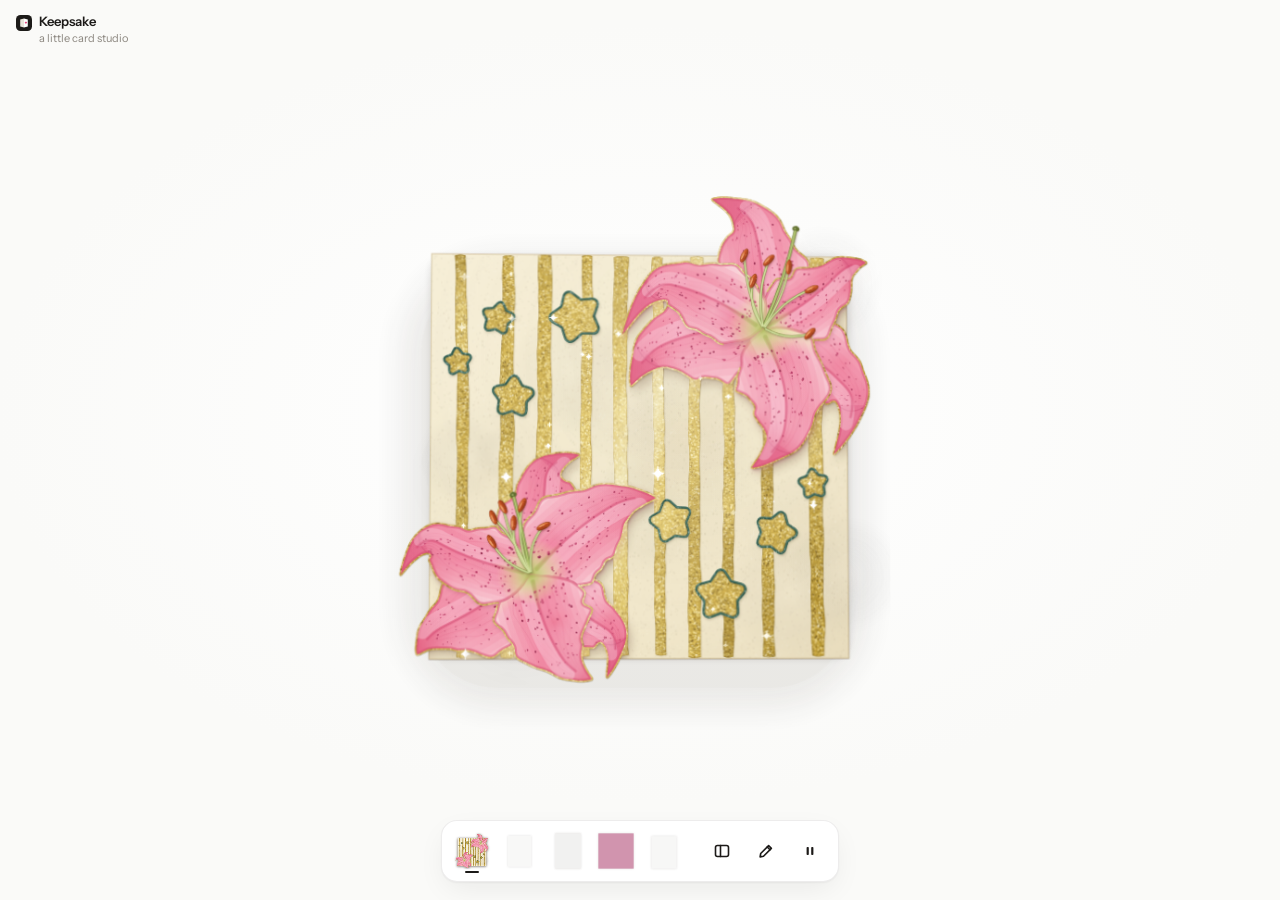
==== greeting-cards/index.html @ fe90c71b "Add Keepsake: 3D greeting-card viewer with procedural canvas cards Five procedurally painted cards (" ====
<!doctype html>
<html lang="en">
<head>
<meta charset="utf-8">
<meta name="viewport" content="width=device-width, initial-scale=1, viewport-fit=cover">
</head>
<body>
<title>Keepsake</title>
<link rel="preconnect" href="https://fonts.googleapis.com">
<link rel="preconnect" href="https://fonts.gstatic.com" crossorigin>
<link rel="stylesheet" href="https://fonts.googleapis.com/css2?family=Caveat:wght@400..700&family=Instrument+Sans:wght@400..600&family=Josefin+Sans:wght@300..600&display=swap">
<style>
/* Keepsake shell — page, card stage, toolbar, writing panel. All colours are tokens. */
:root {
  color-scheme: light;
  --bg: #FAFAF8;
  --bg-glow: #FFFFFF;
  --text: #1C1A18;
  --muted: #8B867F;
  --toolbar: #FFFFFF;
  --hairline: rgba(28, 24, 20, 0.08);
  --hairline-strong: rgba(28, 24, 20, 0.16);
  --tb-shadow-1: rgba(28, 24, 20, 0.05);
  --tb-shadow-2: rgba(28, 24, 20, 0.08);
  --hover: rgba(28, 24, 20, 0.055);
  --active-fill: #151413;
  --on-active: #FFFFFF;
  --underline: #1C1A18;
  --focus: #2F6FEB;
  --field-bg: #FBFAF7;
  --field-border: rgba(28, 24, 20, 0.14);
  --danger: #B42318;
  --on-danger: #FFFFFF;
  --shadow-contact: rgba(48, 36, 24, 0.26);
  --shadow-ambient: rgba(48, 36, 24, 0.11);
  --paper-edge: rgba(70, 52, 34, 0.38);
  --spine-shade: rgba(60, 44, 28, 0.11);
  --crease: rgba(60, 44, 28, 0.30);
  --crease-lite: rgba(60, 44, 28, 0.10);
  --face-shade: #000000;
  --brand-tile: #1C1A18;
  --brand-paper: #FFFFFF;
  --brand-paper-2: #E9E4DA;
  --brand-heart: #E0457B;
  --hint-bg: rgba(255, 255, 255, 0.92);
  --hint-text: #5D5850;
  --msg-outline: rgba(43, 39, 34, 0.30);
  --msg-focus-bg: rgba(255, 255, 255, 0.35);
  --placeholder: #ECE8E1;
  --thumb-shadow: rgba(40, 30, 20, 0.28);
  --sw-gold-a: #FBEFC4; --sw-gold-b: #D9B45A; --sw-gold-c: #A97C25;
  --sw-silver-a: #FFFFFF; --sw-silver-b: #C9CFD6; --sw-silver-c: #8B939C;
  --sw-rose-a: #FFF0F2; --sw-rose-b: #EBB3BD; --sw-rose-c: #B96A7C;
  --sw-holo-a: #FFD6E8; --sw-holo-b: #D7F3FF; --sw-holo-c: #E6DBFF; --sw-holo-d: #FFF4C9;
  --ui-font: "Instrument Sans", ui-sans-serif, system-ui, -apple-system, "Segoe UI", sans-serif;
  --hand-font: "Caveat", "Segoe Script", "Bradley Hand", cursive;
}

@media (prefers-color-scheme: dark) {
  :root:not([data-theme="light"]) {
    color-scheme: dark;
    --bg: #151413;
    --bg-glow: #1D1B19;
    --text: #EDEAE5;
    --muted: #8F8A83;
    --toolbar: #211F1D;
    --hairline: rgba(255, 248, 240, 0.08);
    --hairline-strong: rgba(255, 248, 240, 0.16);
    --tb-shadow-1: rgba(0, 0, 0, 0.30);
    --tb-shadow-2: rgba(0, 0, 0, 0.40);
    --hover: rgba(255, 248, 240, 0.07);
    --active-fill: #F2EFEA;
    --on-active: #151413;
    --underline: #EDEAE5;
    --focus: #7EA6FF;
    --field-bg: #1A1917;
    --field-border: rgba(255, 248, 240, 0.14);
    --danger: #F0705F;
    --on-danger: #1A0F0D;
    --shadow-contact: rgba(0, 0, 0, 0.62);
    --shadow-ambient: rgba(0, 0, 0, 0.36);
    --paper-edge: rgba(30, 22, 14, 0.55);
    --spine-shade: rgba(40, 28, 16, 0.22);
    --crease: rgba(30, 20, 10, 0.42);
    --crease-lite: rgba(30, 20, 10, 0.14);
    --brand-tile: #EDEAE5;
    --brand-paper: #151413;
    --brand-paper-2: #4A4540;
    --brand-heart: #F06F98;
    --hint-bg: rgba(33, 31, 29, 0.92);
    --hint-text: #CFC9C1;
    --placeholder: #2B2825;
    --thumb-shadow: rgba(0, 0, 0, 0.5);
  }
}
:root[data-theme="dark"] {
  color-scheme: dark;
  --bg: #151413;
  --bg-glow: #1D1B19;
  --text: #EDEAE5;
  --muted: #8F8A83;
  --toolbar: #211F1D;
  --hairline: rgba(255, 248, 240, 0.08);
  --hairline-strong: rgba(255, 248, 240, 0.16);
  --tb-shadow-1: rgba(0, 0, 0, 0.30);
  --tb-shadow-2: rgba(0, 0, 0, 0.40);
  --hover: rgba(255, 248, 240, 0.07);
  --active-fill: #F2EFEA;
  --on-active: #151413;
  --underline: #EDEAE5;
  --focus: #7EA6FF;
  --field-bg: #1A1917;
  --field-border: rgba(255, 248, 240, 0.14);
  --danger: #F0705F;
  --on-danger: #1A0F0D;
  --shadow-contact: rgba(0, 0, 0, 0.62);
  --shadow-ambient: rgba(0, 0, 0, 0.36);
  --paper-edge: rgba(30, 22, 14, 0.55);
  --spine-shade: rgba(40, 28, 16, 0.22);
  --crease: rgba(30, 20, 10, 0.42);
  --crease-lite: rgba(30, 20, 10, 0.14);
  --brand-tile: #EDEAE5;
  --brand-paper: #151413;
  --brand-paper-2: #4A4540;
  --brand-heart: #F06F98;
  --hint-bg: rgba(33, 31, 29, 0.92);
  --hint-text: #CFC9C1;
  --placeholder: #2B2825;
  --thumb-shadow: rgba(0, 0, 0, 0.5);
}

/* ---------- page ---------- */
*, *::before, *::after { box-sizing: border-box; }
html, body { height: 100%; margin: 0; overflow: hidden; }
html { background: var(--bg); }
body {
  background-color: var(--bg);
  background-image: radial-gradient(ellipse 70% 60% at 50% 46%, var(--bg-glow) 0%, var(--bg) 72%);
  color: var(--text);
  font-family: var(--ui-font);
  -webkit-font-smoothing: antialiased;
  -webkit-tap-highlight-color: transparent;
}
.app { position: fixed; inset: 0; overflow: hidden; }
.sr-only {
  position: absolute; width: 1px; height: 1px; margin: -1px; padding: 0;
  overflow: hidden; clip: rect(0 0 0 0); white-space: nowrap; border: 0;
}
button { font: inherit; color: inherit; }
:focus-visible { outline: 2px solid var(--focus); outline-offset: 2px; }

/* ---------- brand ---------- */
.brand {
  position: fixed; z-index: 30;
  top: calc(14px + env(safe-area-inset-top, 0px));
  left: calc(16px + env(safe-area-inset-left, 0px));
  display: flex; align-items: flex-start; gap: 7px;
  pointer-events: none; user-select: none;
}
.brand-mark { flex: none; margin-top: 1px; }
.bm-tile { fill: var(--brand-tile); }
.bm-back { fill: var(--brand-paper-2); }
.bm-front { fill: var(--brand-paper); }
.bm-heart { fill: var(--brand-heart); }
.brand-text { display: flex; flex-direction: column; line-height: 1.2; }
.brand-name { font-size: 13px; font-weight: 600; letter-spacing: -0.005em; color: var(--text); }
.brand-sub { font-size: 11px; color: var(--muted); margin-top: 2px; }

/* ---------- stage & card ---------- */
.stage {
  position: absolute; inset: 0;
  perspective: 1700px;
  touch-action: none;
  user-select: none; -webkit-user-select: none;
}
.slot {
  position: absolute; left: 0; top: 0; width: 0; height: 0;
  perspective: 1500px; perspective-origin: 0 0;
  will-change: transform, opacity;
}
.slot[hidden] { display: none; }
.slot.is-leaving { pointer-events: none; }
.shadow { position: absolute; left: 0; top: 0; width: 0; height: 0; pointer-events: none; }
.shadow i {
  position: absolute; left: 0; top: 0; display: block;
  width: calc(var(--w) * var(--u) * 1px);
  height: calc(var(--h) * var(--u) * 1px);
  transform-origin: 0 0; will-change: transform, opacity;
}
/* soft edges come from box-shadow (rasterised once), never from a per-frame filter */
.shadow .sh-amb {
  border-radius: 18%;
  background: var(--shadow-ambient);
  box-shadow: 0 0 34px 18px var(--shadow-ambient);
  opacity: 0.8;
}
.shadow .sh-contact {
  border-radius: 3%;
  background: var(--shadow-contact);
  box-shadow: 0 0 10px 1px var(--shadow-contact);
}
.card {
  position: absolute; left: 0; top: 0;
  width: calc(var(--w) * var(--u) * 1px);
  height: calc(var(--h) * var(--u) * 1px);
  transform-origin: 0 0;
  transform-style: preserve-3d;
  will-change: transform;
}
.page {
  position: absolute; left: 0; top: 0; width: 100%; height: 100%;
  transform: translateZ(0);
}
.page canvas, .face canvas {
  position: absolute; left: 0; top: 0; width: 100%; height: 100%; display: block;
  pointer-events: none;
}
.face, .face * { backface-visibility: hidden; -webkit-backface-visibility: hidden; }
.cover {
  position: absolute; left: 0; top: 0; width: 100%; height: 100%;
  transform-origin: 0 50%;
  transform-style: preserve-3d;
  pointer-events: none;
}
.face {
  position: absolute;
  left: calc(var(--pl) * var(--u) * -1px);
  top: calc(var(--pt) * var(--u) * -1px);
  width: calc(var(--fw) * var(--u) * 1px);
  height: calc(var(--fh) * var(--u) * 1px);
  isolation: isolate;
}
.face.back { transform: rotateY(180deg); }
.sheen { mix-blend-mode: screen; }
.spine-shade {
  position: absolute; left: 0; top: 0; bottom: 0; width: 16%;
  /* the fold: a hairline crease right at the spine, then a soft shade fading into the page */
  background:
    linear-gradient(90deg, var(--crease) 0, var(--crease) 0.6px, var(--crease-lite) 1.6px, transparent 4px),
    linear-gradient(90deg, var(--spine-shade), transparent);
  opacity: 0; pointer-events: none;
}
.lid-shade {
  position: absolute; inset: 0; background: var(--face-shade);
  opacity: 0; pointer-events: none;
}

/* ---------- message (live, editable) ---------- */
.msg {
  position: absolute;
  left: calc(var(--mx) * var(--u) * 1px);
  top: calc(var(--my) * var(--u) * 1px);
  width: calc(var(--mw) * var(--u) * 1px);
  height: calc(var(--mh) * var(--u) * 1px);
  display: flex; flex-direction: column; align-items: center; justify-content: center;
  text-align: center;
  font-family: var(--hand-font);
  font-weight: 500;
  font-size: calc(var(--ms) * var(--u) * var(--fit, 1) * 1px);
  line-height: 1.2;
  color: var(--ink);
  opacity: 0; transform: translateY(6px);
  transition: opacity 0.25s ease-out, transform 0.3s cubic-bezier(.2,.8,.3,1.2);
  pointer-events: none;
}
.slot.is-settled .msg { opacity: 1; transform: none; pointer-events: auto; }
.msg-text {
  max-width: 100%;
  white-space: pre-wrap; overflow-wrap: anywhere;
  border-radius: 6px;
  padding: 0.08em 0.3em;
  outline: 1px dashed transparent; outline-offset: 2px;
  cursor: text;
  user-select: text; -webkit-user-select: text;
  caret-color: currentColor;
  transition: outline-color 0.15s ease, background-color 0.15s ease;
}
.msg-text:empty::before { content: attr(data-placeholder); opacity: 0.35; }
.slot.is-settled .msg-text:hover { outline-color: var(--msg-outline); }
.msg-text:focus { outline: 1px dashed var(--msg-outline); background: var(--msg-focus-bg); }
.msg-text:focus-visible { outline: 1px dashed var(--msg-outline); }
.msg-sign {
  font-size: 0.68em; margin-top: 0.35em; opacity: 0.9; white-space: pre-wrap;
  max-width: 100%; overflow-wrap: anywhere;
}
.msg-sign:empty { display: none; }
.msg-hint {
  position: absolute; left: 50%; bottom: 100%;
  transform: translate(-50%, -4px);
  font-family: var(--ui-font); font-size: 11px; font-weight: 500; line-height: 1;
  white-space: nowrap; letter-spacing: 0.01em;
  padding: 5px 8px; border-radius: 999px;
  background: var(--hint-bg); color: var(--hint-text);
  box-shadow: 0 1px 3px var(--tb-shadow-1);
  opacity: 0; transition: opacity 0.18s ease;
  pointer-events: none;
}
.slot.is-settled .msg:hover .msg-hint { opacity: 1; }
.msg-text:focus ~ .msg-hint { opacity: 0 !important; }

/* ---------- toolbar ---------- */
.toolbar {
  position: fixed; z-index: 20; left: 50%;
  bottom: calc(18px + env(safe-area-inset-bottom, 0px));
  transform: translateX(-50%);
  display: flex; align-items: center; gap: 4px;
  padding: 8px;
  background: var(--toolbar);
  border: 1px solid var(--hairline);
  border-radius: 16px;
  box-shadow: 0 1px 2px var(--tb-shadow-1), 0 10px 30px -6px var(--tb-shadow-2);
  max-width: calc(100vw - 16px);
}
.thumbs { display: flex; align-items: center; gap: 4px; }
.thumb {
  --t: 36px;
  position: relative; flex: none;
  width: calc(var(--t) + 8px); height: calc(var(--t) + 8px);
  padding: 0; border: 0; border-radius: 10px; background: transparent;
  display: grid; place-items: center;
  cursor: pointer;
  transition: background-color 0.15s ease;
}
.thumb canvas {
  display: block; width: var(--t); height: var(--t);
  opacity: 0.5; filter: saturate(0.6) drop-shadow(0 0.5px 1px var(--thumb-shadow));
  transition: opacity 0.2s ease, filter 0.2s ease, transform 0.2s cubic-bezier(.2,.8,.3,1);
}
.thumb:hover canvas { transform: translateY(-2px); opacity: 0.85; filter: saturate(0.9) drop-shadow(0 1px 1.5px var(--thumb-shadow)); }
.thumb[aria-current="true"] canvas { opacity: 1; filter: drop-shadow(0 0.5px 1px var(--thumb-shadow)); }
.thumb::after {
  content: ""; position: absolute; left: 50%; bottom: 0;
  width: 14px; height: 2px; margin-left: -7px; border-radius: 2px;
  background: var(--underline);
  opacity: 0; transform: scaleX(0.4);
  transition: opacity 0.2s ease, transform 0.25s ease;
}
.thumb[aria-current="true"]::after { opacity: 1; transform: none; }
.tb-sep { width: 8px; flex: none; }
.tb-btn {
  flex: none; width: 40px; height: 40px; border-radius: 999px;
  border: 0; padding: 0; background: transparent; color: var(--text);
  display: grid; place-items: center; cursor: pointer;
  transition: background-color 0.18s ease, color 0.18s ease, transform 0.18s ease;
}
.tb-btn:hover { background: var(--hover); }
.tb-btn:active { transform: scale(0.94); }
.tb-btn .ic { fill: none; stroke: currentColor; stroke-width: 1.6; stroke-linecap: round; stroke-linejoin: round; }
.tb-btn .ic .fill { fill: currentColor; stroke: none; }
.tb-btn[aria-pressed="true"]#btn-open,
.tb-btn[aria-expanded="true"]#btn-write { background: var(--active-fill); color: var(--on-active); }
#btn-play .ic-play { display: none; }
#btn-play[aria-pressed="false"] .ic-play { display: block; }
#btn-play[aria-pressed="false"] .ic-pause { display: none; }

/* ---------- writing panel ---------- */
.popover {
  position: fixed; z-index: 25; left: 50%;
  bottom: calc(86px + env(safe-area-inset-bottom, 0px));
  width: min(420px, calc(100vw - 32px));
  max-height: calc(100vh - 150px); overflow: auto;
  transform: translateX(-50%);
  padding: 14px 14px 10px;
  background: var(--toolbar);
  border: 1px solid var(--hairline);
  border-radius: 16px;
  box-shadow: 0 1px 2px var(--tb-shadow-1), 0 18px 44px -10px var(--tb-shadow-2);
  font-size: 13px;
  animation: pop-in 0.18s cubic-bezier(.2,.8,.3,1);
}
.popover[hidden] { display: none; }
@keyframes pop-in { from { opacity: 0; transform: translate(-50%, 6px) scale(0.98); } to { opacity: 1; transform: translate(-50%, 0); } }
.pop-head { display: flex; align-items: center; justify-content: space-between; margin-bottom: 8px; }
.pop-title { font-size: 13px; font-weight: 600; margin: 0; }
.pop-x {
  width: 28px; height: 28px; border-radius: 999px; border: 0; background: transparent;
  display: grid; place-items: center; cursor: pointer; color: var(--muted);
}
.pop-x:hover { background: var(--hover); color: var(--text); }
.pop-x svg { fill: none; stroke: currentColor; stroke-width: 1.6; stroke-linecap: round; }
.field { display: block; margin: 0 0 10px; }
.field-row { display: flex; gap: 12px; align-items: flex-end; }
.field-row .grow { flex: 1; min-width: 0; }
.field-row .swatches { height: 38px; align-items: center; }
.field[hidden] { display: none; }
.field-label { display: block; font-size: 11px; font-weight: 600; color: var(--muted); margin: 0 0 4px; letter-spacing: 0.02em; }
.field textarea, .field input {
  display: block; width: 100%;
  font: inherit; color: var(--text);
  background: var(--field-bg);
  border: 1px solid var(--field-border); border-radius: 10px;
  padding: 8px 10px; resize: vertical;
}
#f-message, #f-signoff { font-family: var(--hand-font); font-size: 19px; line-height: 1.2; font-weight: 500; }
#f-signoff { height: 38px; padding-top: 4px; padding-bottom: 4px; }
#f-cover { font-family: "Josefin Sans", "Futura", "Century Gothic", var(--ui-font); letter-spacing: 0.08em; text-transform: none; }
.field textarea:focus, .field input:focus { outline: 2px solid var(--focus); outline-offset: 0; border-color: transparent; }
.swatches { display: flex; gap: 6px; }
.swatch {
  width: 30px; height: 30px; border-radius: 999px; padding: 3px;
  border: 1px solid var(--field-border); background: transparent; cursor: pointer;
  display: grid; place-items: center;
  transition: transform 0.15s ease, border-color 0.15s ease;
}
.swatch:hover { transform: translateY(-1px); }
.swatch[aria-checked="true"] { border: 2px solid var(--text); padding: 2px; }
.sw { display: block; width: 100%; height: 100%; border-radius: 999px; }
.sw-gold { background: linear-gradient(135deg, var(--sw-gold-a), var(--sw-gold-b) 55%, var(--sw-gold-c)); }
.sw-silver { background: linear-gradient(135deg, var(--sw-silver-a), var(--sw-silver-b) 55%, var(--sw-silver-c)); }
.sw-rose { background: linear-gradient(135deg, var(--sw-rose-a), var(--sw-rose-b) 55%, var(--sw-rose-c)); }
.sw-holo { background: linear-gradient(135deg, var(--sw-holo-a), var(--sw-holo-b) 35%, var(--sw-holo-c) 65%, var(--sw-holo-d)); }
.pop-actions, .confirm-btns { display: flex; gap: 6px; flex-wrap: wrap; }
.pop-actions[hidden], .pop-confirm[hidden] { display: none; }
.pbtn {
  display: inline-flex; align-items: center; gap: 6px;
  height: 32px; padding: 0 12px; border-radius: 999px;
  border: 1px solid var(--field-border); background: var(--toolbar); color: var(--text);
  font-size: 12px; font-weight: 500; cursor: pointer;
}
.pbtn:hover { background: var(--hover); }
.pbtn svg { fill: none; stroke: currentColor; stroke-width: 1.4; stroke-linecap: round; stroke-linejoin: round; }
.pbtn-quiet { border-color: transparent; color: var(--muted); background: transparent; }
.pbtn-quiet:hover { color: var(--text); }
.pbtn-danger { background: var(--danger); color: var(--on-danger); border-color: transparent; }
.pbtn-danger:hover { background: var(--danger); filter: brightness(1.08); }
.pop-confirm {
  display: flex; flex-direction: column; gap: 8px;
  padding: 10px; border-radius: 12px; background: var(--hover);
}
.confirm-text { font-size: 12px; }
.pop-status { min-height: 14px; margin: 6px 2px 0; font-size: 11px; color: var(--muted); }
.pop-status:empty { display: none; }

/* ---------- small screens ---------- */
@media (max-width: 480px) {
  .thumb { --t: 30px; width: calc(var(--t) + 6px); height: calc(var(--t) + 8px); }
  .thumbs { gap: 2px; }
  .toolbar { gap: 2px; padding: 6px; }
  .tb-sep { width: 4px; }
  .tb-btn { width: 36px; height: 36px; }
  .popover { bottom: calc(76px + env(safe-area-inset-bottom, 0px)); }
}

@media (prefers-reduced-motion: reduce) {
  .msg { transition: opacity 0.15s linear; transform: none; }
  .thumb canvas, .popover { transition: none; animation: none; }
}

</style>
<div class="app" id="app">
  <header class="brand" aria-label="Keepsake">
    <svg class="brand-mark" width="16" height="16" viewBox="0 0 16 16" aria-hidden="true" focusable="false">
      <rect class="bm-tile" x="0" y="0" width="16" height="16" rx="4.5"/>
      <path class="bm-back" d="M4.2 4.6 L8 3.6 L8 12.4 L4.2 11.4 Z"/>
      <path class="bm-front" d="M8 3.6 L11.8 4.6 L11.8 11.4 L8 12.4 Z"/>
      <path class="bm-heart" d="M9.9 7.1c.35-.45 1.1-.3 1.1.3 0 .55-.7 1-1.1 1.3-.4-.3-1.1-.75-1.1-1.3 0-.6.75-.75 1.1-.3z"/>
    </svg>
    <div class="brand-text">
      <span class="brand-name">Keepsake</span>
      <span class="brand-sub">a little card studio</span>
    </div>
  </header>

  <main class="stage" id="stage" aria-label="Greeting card viewer"></main>

  <div class="popover" id="writer" role="dialog" aria-modal="false" aria-labelledby="writer-title" hidden>
    <div class="pop-head">
      <h2 class="pop-title" id="writer-title">Write in this card</h2>
      <button type="button" class="pop-x" id="writer-close" title="Close (Esc)" aria-label="Close writing panel">
        <svg width="14" height="14" viewBox="0 0 14 14" aria-hidden="true"><path d="M3 3l8 8M11 3l-8 8"/></svg>
      </button>
    </div>
    <label class="field">
      <span class="field-label">Message</span>
      <textarea id="f-message" rows="3" spellcheck="true"></textarea>
    </label>
    <div class="field-row">
      <label class="field grow">
        <span class="field-label">Sign-off</span>
        <input id="f-signoff" type="text" maxlength="80" placeholder="— with love, Sam" autocomplete="off">
      </label>
      <div class="field">
        <span class="field-label" id="foil-label">Foil</span>
        <div class="swatches" role="radiogroup" aria-labelledby="foil-label" id="f-foil">
          <button type="button" class="swatch" role="radio" data-foil="gold" title="Gold foil" aria-label="Gold foil"><i class="sw sw-gold"></i></button>
          <button type="button" class="swatch" role="radio" data-foil="silver" title="Silver foil" aria-label="Silver foil"><i class="sw sw-silver"></i></button>
          <button type="button" class="swatch" role="radio" data-foil="rose" title="Rose foil" aria-label="Rose foil"><i class="sw sw-rose"></i></button>
          <button type="button" class="swatch" role="radio" data-foil="holo" title="Holographic foil" aria-label="Holographic foil"><i class="sw sw-holo"></i></button>
        </div>
      </div>
    </div>
    <label class="field" id="f-cover-wrap" hidden>
      <span class="field-label">Cover text</span>
      <textarea id="f-cover" rows="2" spellcheck="false"></textarea>
    </label>
    <div class="pop-actions" id="pop-actions">
      <button type="button" class="pbtn" id="f-copy" title="Copy the message to the clipboard" aria-label="Copy message">
        <svg width="14" height="14" viewBox="0 0 14 14" aria-hidden="true"><rect x="4.5" y="4.5" width="7" height="7.5" rx="1.5"/><path d="M9.5 2.5h-6a1 1 0 0 0-1 1v6"/></svg>
        <span>Copy message</span>
      </button>
      <button type="button" class="pbtn pbtn-quiet" id="f-reset" title="Reset this card's text and foil" aria-label="Reset this card">
        <svg width="14" height="14" viewBox="0 0 14 14" aria-hidden="true"><path d="M2.8 6.8a4.4 4.4 0 1 0 1.4-3.2"/><path d="M2.6 1.8v2.6h2.6"/></svg>
        <span>Reset this card</span>
      </button>
    </div>
    <div class="pop-confirm" id="pop-confirm" hidden>
      <span class="confirm-text">Reset message, sign-off, cover text and foil?</span>
      <div class="confirm-btns">
        <button type="button" class="pbtn pbtn-quiet" id="f-reset-no" title="Keep my edits" aria-label="Cancel reset">Cancel</button>
        <button type="button" class="pbtn pbtn-danger" id="f-reset-yes" title="Reset to the original card" aria-label="Confirm reset">Reset</button>
      </div>
    </div>
    <p class="pop-status" id="pop-status" aria-live="polite"></p>
  </div>

  <nav class="toolbar" id="toolbar" aria-label="Card controls">
    <div class="thumbs" id="thumbs" role="group" aria-label="Choose a card"></div>
    <span class="tb-sep" aria-hidden="true"></span>
    <button type="button" class="tb-btn" id="btn-open" title="Open card (Space)" aria-label="Open card" aria-pressed="false">
      <svg class="ic" width="18" height="18" viewBox="0 0 18 18" aria-hidden="true" focusable="false">
        <rect x="2.5" y="3.5" width="13" height="11" rx="2"/>
        <path d="M7.5 3.5v11"/>
      </svg>
    </button>
    <button type="button" class="tb-btn" id="btn-write" title="Write a message (W)" aria-label="Write a message" aria-pressed="false" aria-expanded="false" aria-controls="writer">
      <svg class="ic" width="18" height="18" viewBox="0 0 18 18" aria-hidden="true" focusable="false">
        <path d="M11.6 3.6l2.8 2.8-7.9 7.9-3.4.6.6-3.4z"/>
        <path d="M10.2 5l2.8 2.8"/>
      </svg>
    </button>
    <button type="button" class="tb-btn" id="btn-play" title="Pause slideshow (P)" aria-label="Pause slideshow" aria-pressed="true">
      <svg class="ic ic-pause" width="18" height="18" viewBox="0 0 18 18" aria-hidden="true" focusable="false">
        <rect class="fill" x="5.6" y="5" width="2.2" height="8" rx="0.8"/>
        <rect class="fill" x="10.2" y="5" width="2.2" height="8" rx="0.8"/>
      </svg>
      <svg class="ic ic-play" width="18" height="18" viewBox="0 0 18 18" aria-hidden="true" focusable="false">
        <path class="fill" d="M6.4 4.6c0-.6.6-.9 1.1-.6l6 3.9c.5.3.5 1 0 1.3l-6 3.9c-.5.3-1.1 0-1.1-.6z"/>
      </svg>
    </button>
  </nav>

  <div class="sr-only" id="live" aria-live="polite" aria-atomic="true"></div>
</div>

<script>
/* Keepsake core: card registry, deterministic randomness, face rendering and shared paint helpers.
   Shared by the app shell (src/shell.js) and the preview harness (tools/preview.html). See CONTRACT.md. */
(function () {
  "use strict";
  const K = (window.KEEPSAKE = window.KEEPSAKE || {});
  K.cards = K.cards || {};
  K.ORDER = ["lily-stars", "cherry-blossom", "mothers-day", "bunny-space", "pearl-moon"];

  K.registerCard = function (spec) {
    const need = ["id", "title", "size", "paper", "insert", "ink", "foil", "message", "drawCover", "drawBack", "drawInside"];
    for (const k of need) if (spec[k] == null) throw new Error(`card ${spec.id || "?"} is missing "${k}"`);
    spec.bleed = Object.assign({ t: 0, r: 0, b: 0, l: 0 }, spec.bleed || {});
    K.cards[spec.id] = spec;
  };

  /* ---------- deterministic randomness ---------- */
  K.hash = function (str) {
    let h = 2166136261 >>> 0;
    for (let i = 0; i < str.length; i++) { h ^= str.charCodeAt(i); h = Math.imul(h, 16777619); }
    return h >>> 0;
  };
  K.rng = function (seed) {
    let a = (typeof seed === "string" ? K.hash(seed) : seed) >>> 0;
    const r = function () {
      a = (a + 0x6d2b79f5) | 0;
      let t = Math.imul(a ^ (a >>> 15), 1 | a);
      t = (t + Math.imul(t ^ (t >>> 7), 61 | t)) ^ t;
      return ((t ^ (t >>> 14)) >>> 0) / 4294967296;
    };
    r.range = (lo, hi) => lo + (hi - lo) * r();
    r.int = (lo, hi) => Math.floor(lo + (hi - lo + 1) * r());
    r.pick = (arr) => arr[Math.floor(r() * arr.length)];
    r.gauss = () => { let u = 0, v = 0; while (!u) u = r(); while (!v) v = r(); return Math.sqrt(-2 * Math.log(u)) * Math.cos(2 * Math.PI * v); };
    return r;
  };

  /* ---------- geometry ---------- */
  // Each face is authored in card units: the card rectangle spans (0,0)-(size.w,size.h).
  // Die-cut art on the front may overflow by `bleed` (fractions of w/h). The back face mirrors that bleed.
  K.faceGeom = function (card, face) {
    const { w, h } = card.size;
    let b = card.bleed;
    if (face === "back") b = { t: b.t, r: b.l, b: b.b, l: b.r };
    if (face === "inside") b = { t: 0, r: 0, b: 0, l: 0 };
    const pad = { t: b.t * h, r: b.r * w, b: b.b * h, l: b.l * w };
    return { w, h, pad, W: w + pad.l + pad.r, H: h + pad.t + pad.b };
  };
  K.insertRect = function (card) {
    const { w, h } = card.size;
    return card.insertRect || { x: w * 0.045, y: h * 0.035, w: w * 0.91, h: h * 0.93 };
  };
  K.messageRect = function (card) {
    const { w, h } = card.size;
    return card.messageRect || { x: w * 0.16, y: h * 0.17, w: w * 0.68, h: h * 0.44 };
  };

  /* ---------- face rendering ---------- */
  // The back of the cover is a silhouette of the front art. The front is almost always painted just before
  // the back (same card, scale and text), so the last front painting is remembered and reused rather than
  // painted a second time. Internal only: callers see the same API and the same pixels.
  let lastFront = null;
  // layer: "art" (full colour) or "foil" (opaque white wherever foil/glitter lives; alpha = mask strength)
  // opts: { text } — the card's (possibly user-edited) coverText
  K.renderFace = function (card, face, layer, scale, opts) {
    opts = opts || {};
    const g = K.faceGeom(card, face);
    const c = document.createElement("canvas");
    c.width = Math.max(1, Math.round(g.W * scale));
    c.height = Math.max(1, Math.round(g.H * scale));
    const ctx = c.getContext("2d");
    const o = {
      text: opts.text != null ? opts.text : card.coverText,
      rand: K.rng(card.id + ":" + face),
      rng: (name) => K.rng(card.id + ":" + face + ":" + name), // independent named streams, identical in both layers
      face, layer, scale,
    };
    const box = { w: g.w, h: g.h };
    ctx.setTransform(scale, 0, 0, scale, g.pad.l * scale, g.pad.t * scale);
    if (face === "front") {
      card.drawCover(ctx, box, layer, o);
      if (layer === "art") lastFront = { card, scale, text: o.text, canvas: c };
    } else if (face === "back") {
      if (layer === "art") {
        // silhouette of the cover, mirrored, in the card stock colour
        const lf = lastFront;
        const front = lf && lf.card === card && lf.scale === scale && lf.text === o.text
          ? lf.canvas
          : K.renderFace(card, "front", "art", scale, opts);
        ctx.save();
        ctx.setTransform(1, 0, 0, 1, 0, 0);
        ctx.translate(c.width, 0);
        ctx.scale(-1, 1);
        ctx.drawImage(front, 0, 0);
        ctx.restore();
        ctx.save();
        ctx.setTransform(1, 0, 0, 1, 0, 0);
        ctx.globalCompositeOperation = "source-in";
        ctx.fillStyle = card.backPaper || card.paper;
        ctx.fillRect(0, 0, c.width, c.height);
        // a soft shade toward the spine (right edge of the back face)
        const sh = ctx.createLinearGradient(c.width - g.pad.l * scale - g.w * scale * 0.25, 0, c.width - g.pad.l * scale, 0);
        sh.addColorStop(0, "rgba(0,0,0,0)");
        sh.addColorStop(1, "rgba(60,40,20,0.10)");
        ctx.globalCompositeOperation = "source-atop";
        ctx.fillStyle = sh;
        ctx.fillRect(0, 0, c.width, c.height);
        ctx.restore();
        K.paperGrain(ctx, -g.pad.l, -g.pad.t, g.W, g.H, K.rng(card.id + ":grain"), 0.05, "source-atop");
      }
      card.drawBack(ctx, box, layer, o);
    } else if (face === "inside") {
      if (layer === "art") {
        ctx.fillStyle = card.paper;
        ctx.fillRect(0, 0, g.w, g.h);
        K.paperGrain(ctx, 0, 0, g.w, g.h, K.rng(card.id + ":grain2"), 0.04);
        const r = K.insertRect(card);
        ctx.save();
        ctx.shadowColor = "rgba(40,30,20,0.18)";
        ctx.shadowBlur = 6 * 1;
        ctx.shadowOffsetX = -1;
        ctx.shadowOffsetY = 1;
        ctx.fillStyle = card.insert;
        ctx.fillRect(r.x, r.y, r.w, r.h);
        ctx.restore();
        K.paperGrain(ctx, r.x, r.y, r.w, r.h, K.rng(card.id + ":grain3"), 0.03);
      }
      card.drawInside(ctx, box, layer, o);
    }
    return c;
  };

  K.thumb = function (card, px) {
    const g = K.faceGeom(card, "front");
    const s = px / Math.max(g.W, g.H);
    return K.renderFace(card, "front", "art", s).toDataURL("image/png");
  };

  /* ---------- shared paint helpers (optional for card authors) ---------- */
  // Fine paper grain: tiny light/dark flecks. mode lets you keep it inside existing paint ("source-atop").
  K.paperGrain = function (ctx, x, y, w, h, rand, amount, mode) {
    rand = K.rng((rand() * 4294967296) >>> 0); // consumes exactly ONE value from the caller's stream
    const n = Math.round((w * h) / 9);
    ctx.save();
    if (mode) ctx.globalCompositeOperation = mode;
    for (let i = 0; i < n; i++) {
      const dark = rand() < 0.5;
      ctx.fillStyle = dark ? `rgba(70,50,30,${amount * rand()})` : `rgba(255,255,255,${amount * 1.4 * rand()})`;
      ctx.fillRect(x + rand() * w, y + rand() * h, 0.6 + rand() * 0.8, 0.6 + rand() * 0.8);
    }
    ctx.restore();
  };

  // Star path (points, outer radius r, inner ratio). Rounded=true softens tips like a punched sticker.
  K.starPath = function (ctx, x, y, r, points, inner, rot, rounded) {
    points = points || 5; inner = inner == null ? 0.48 : inner; rot = rot || -Math.PI / 2;
    const pts = [];
    for (let i = 0; i < points * 2; i++) {
      const rr = i % 2 ? r * inner : r, a = rot + (i * Math.PI) / points;
      pts.push([x + Math.cos(a) * rr, y + Math.sin(a) * rr]);
    }
    ctx.beginPath();
    if (!rounded) { pts.forEach((p, i) => (i ? ctx.lineTo(p[0], p[1]) : ctx.moveTo(p[0], p[1]))); ctx.closePath(); return; }
    const mid = (a, b) => [(a[0] + b[0]) / 2, (a[1] + b[1]) / 2];
    const start = mid(pts[pts.length - 1], pts[0]);
    ctx.moveTo(start[0], start[1]);
    for (let i = 0; i < pts.length; i++) { const p = pts[i], m = mid(p, pts[(i + 1) % pts.length]); ctx.quadraticCurveTo(p[0], p[1], m[0], m[1]); }
    ctx.closePath();
  };

  // 4-point sparkle (the "twinkle" glyph)
  K.sparklePath = function (ctx, x, y, r, thin) {
    thin = thin || 0.18;
    ctx.beginPath();
    ctx.moveTo(x, y - r);
    ctx.quadraticCurveTo(x + r * thin, y - r * thin, x + r, y);
    ctx.quadraticCurveTo(x + r * thin, y + r * thin, x, y + r);
    ctx.quadraticCurveTo(x - r * thin, y + r * thin, x - r, y);
    ctx.quadraticCurveTo(x - r * thin, y - r * thin, x, y - r);
    ctx.closePath();
  };

  // Glitter: fills the CURRENT path (call after building a path) with dense flecks of the given palette.
  // layer "foil" -> draws the clip area as opaque white so the shell can sheen it.
  K.glitterFill = function (ctx, layer, rand, palette, opts) {
    opts = opts || {};
    rand = K.rng((rand() * 4294967296) >>> 0); // consumes exactly ONE value from the caller's stream in either layer
    ctx.save();
    ctx.clip();
    if (layer === "foil") {
      ctx.fillStyle = `rgba(255,255,255,${opts.mask == null ? 1 : opts.mask})`;
      ctx.fillRect(-1e4, -1e4, 2e4, 2e4);
      ctx.restore();
      return;
    }
    const b = opts.bounds; // {x,y,w,h} in card units — required for speed
    ctx.fillStyle = opts.base || palette[0];
    ctx.fillRect(b.x, b.y, b.w, b.h);
    const n = Math.round(b.w * b.h * (opts.density || 2.2));
    const size = opts.size || 0.9;
    for (let i = 0; i < n; i++) {
      ctx.fillStyle = palette[(rand() * palette.length) | 0];
      const s = size * (0.5 + rand());
      ctx.fillRect(b.x + rand() * b.w, b.y + rand() * b.h, s, s);
    }
    // a few bright glints
    const g = Math.round(n * (opts.glints || 0.02));
    for (let i = 0; i < g; i++) {
      ctx.fillStyle = opts.glint || "rgba(255,255,240,0.95)";
      const s = size * (0.6 + rand() * 0.8);
      ctx.fillRect(b.x + rand() * b.w, b.y + rand() * b.h, s, s);
    }
    ctx.restore();
  };

  K.mix = function (a, b, t) {
    const p = (h) => { h = h.replace("#", ""); if (h.length === 3) h = h.split("").map((c) => c + c).join(""); const n = parseInt(h, 16); return [(n >> 16) & 255, (n >> 8) & 255, n & 255]; };
    const A = p(a), B = p(b);
    return "#" + A.map((v, i) => Math.round(v + (B[i] - v) * t).toString(16).padStart(2, "0")).join("");
  };

  /* ---------- placeholders so the shell never breaks if a card file is missing ---------- */
  K.ensureCards = function () {
    const tints = ["#F1E6C8", "#C8102E", "#E9E7E4", "#E0156E", "#F2F2F4"];
    K.ORDER.forEach((id, i) => {
      if (K.cards[id]) return;
      K.registerCard({
        id, title: id, size: { w: 240, h: 300 }, paper: "#F4F1EA", insert: "#FBF8F2", ink: "#2A2723", foil: "gold",
        message: "Placeholder card.\n(" + id + ")",
        drawCover(ctx, b, layer) { if (layer === "art") { ctx.fillStyle = tints[i]; ctx.fillRect(0, 0, b.w, b.h); } },
        drawBack() {}, drawInside() {},
      });
    });
  };
})();

/* ---- card: lily-stars ---- */
/* Card 1 — "Starry lilies": cream cardstock, hand-painted gold glitter stripes, punched glitter stars
   with teal borders, and two die-cut stargazer lilies that overflow the card edges. See CONTRACT.md. */
(function () {
  "use strict";
  const K = window.KEEPSAKE;
  const TAU = Math.PI * 2;
  const D2R = Math.PI / 180;

  const CARD = "#F2E8CB";
  const TEAL = "#2F5A4E";

  /* ------------------------------------------------------------------ */
  /* glitter tiles: generated once per (kind, scale), deterministic,     */
  /* used only by the art layer (the foil layer paints flat white)       */
  /* ------------------------------------------------------------------ */
  const TILE = 256; // device px
  const TILE_SPECS = {
    gold: {
      base: "#B18F2C",
      blobs: ["rgba(110,80,10,0.45)", "rgba(238,211,122,0.5)", "rgba(168,132,28,0.45)", "rgba(222,190,90,0.5)"],
      flecks: [["#7E5E10", 0.14], ["#A8841C", 0.24], ["#CFAA3C", 0.3], ["#EED37A", 0.2], ["#5C430A", 0.05], ["#F7E7AE", 0.07]],
      density: 0.62, glints: 0.0045, glint: "#FFF9E4",
    },
    teal: {
      base: "#35604F",
      blobs: ["rgba(20,45,38,0.4)", "rgba(110,150,140,0.35)"],
      flecks: [["#2F5A4E", 0.3], ["#3E6C62", 0.3], ["#557F78", 0.18], ["#24483E", 0.12], ["#88AAA2", 0.08]],
      density: 0.45, glints: 0.0012, glint: "#CFE6DD",
    },
  };
  const tiles = {};
  function tile(kind, scale) {
    const key = kind + "@" + scale;
    if (tiles[key]) return tiles[key];
    const sp = TILE_SPECS[kind];
    const c = document.createElement("canvas");
    c.width = c.height = TILE;
    const g = c.getContext("2d");
    const r = K.rng("lily-stars:tile:" + kind);
    g.fillStyle = sp.base;
    g.fillRect(0, 0, TILE, TILE);
    // clumps of lighter / darker glitter (wrapped so the tile repeats without seams)
    const fs = Math.max(1, scale * 0.6); // fleck unit ≈ 0.6 card units
    for (let i = 0; i < 90; i++) {
      const x = r() * TILE, y = r() * TILE, rad = fs * (2 + r() * 7);
      const col = sp.blobs[(r() * sp.blobs.length) | 0];
      for (let dx = -TILE; dx <= TILE; dx += TILE) for (let dy = -TILE; dy <= TILE; dy += TILE) {
        const X = x + dx, Y = y + dy;
        if (X < -rad || Y < -rad || X > TILE + rad || Y > TILE + rad) continue;
        const gr = g.createRadialGradient(X, Y, 0, X, Y, rad);
        gr.addColorStop(0, col);
        gr.addColorStop(1, "rgba(0,0,0,0)");
        g.fillStyle = gr;
        g.fillRect(X - rad, Y - rad, rad * 2, rad * 2);
      }
    }
    // flecks, grouped by colour
    const n = Math.round((TILE * TILE * sp.density) / (fs * fs));
    for (const [col, share] of sp.flecks) {
      g.fillStyle = col;
      const m = Math.round(n * share);
      for (let i = 0; i < m; i++) {
        const s = fs * (0.7 + r() * 1.1);
        g.fillRect(r() * TILE, r() * TILE, s, s * (0.7 + r() * 0.6));
      }
    }
    // bright glints, a few with a tiny cross
    g.fillStyle = sp.glint;
    const gl = Math.round(TILE * TILE * sp.glints);
    for (let i = 0; i < gl; i++) {
      const x = r() * TILE, y = r() * TILE, s = fs * (0.8 + r() * 0.9);
      g.globalAlpha = 0.7 + r() * 0.3;
      g.fillRect(x, y, s, s);
      if (r() < 0.25) {
        g.globalAlpha = 0.45;
        g.fillRect(x - s, y + s * 0.35, s * 3, s * 0.3);
        g.fillRect(x + s * 0.35, y - s, s * 0.3, s * 3);
      }
    }
    g.globalAlpha = 1;
    tiles[key] = c;
    return c;
  }
  // paper grain and fibres for the cardstock (transparent tile laid over the base colour)
  function paperTile(scale) {
    const key = "paper@" + scale;
    if (tiles[key]) return tiles[key];
    const S = 384, c = document.createElement("canvas");
    c.width = c.height = S;
    const g = c.getContext("2d"), r = K.rng("lily-stars:tile:paper"), u = scale; // u = device px per card unit
    const n = Math.round((S * S) / (9 * u * u));
    for (const [col, share] of [["rgba(70,50,30,0.03)", 0.3], ["rgba(70,50,30,0.06)", 0.2], ["rgba(255,255,255,0.05)", 0.25], ["rgba(255,255,255,0.1)", 0.25]]) {
      g.fillStyle = col;
      for (let i = 0, m = Math.round(n * share); i < m; i++) g.fillRect(r() * S, r() * S, u * (0.6 + r() * 0.8), u * (0.6 + r() * 0.8));
    }
    g.lineCap = "round";
    for (let i = 0; i < Math.round((S * S) / (420 * u * u)); i++) {
      const x = r() * S, y = r() * S, a = r() * TAU, l = u * (1.5 + r() * 4);
      g.strokeStyle = r() < 0.6 ? `rgba(150,120,70,${0.05 + r() * 0.07})` : `rgba(255,255,250,${0.1 + r() * 0.15})`;
      g.lineWidth = u * (0.25 + r() * 0.25);
      g.beginPath();
      g.moveTo(x, y);
      g.quadraticCurveTo(x + Math.cos(a + 0.6) * l * 0.5, y + Math.sin(a + 0.6) * l * 0.5, x + Math.cos(a) * l, y + Math.sin(a) * l);
      g.stroke();
    }
    tiles[key] = c;
    return c;
  }
  function pattern(ctx, o, kind, ox, oy) {
    const p = ctx.createPattern(tile(kind, o.scale), "repeat");
    p.setTransform(new DOMMatrix().translate(ox, oy).scale(1 / o.scale));
    return p;
  }
  // Fill a Path2D with glitter (art) or white (foil). tex = texture stream (art only).
  function fillGlitter(ctx, o, path, kind, tex, mask) {
    if (o.layer === "foil") {
      ctx.fillStyle = mask == null ? "#fff" : `rgba(255,255,255,${mask})`;
      ctx.fill(path);
      return;
    }
    ctx.fillStyle = pattern(ctx, o, kind, tex() * 200, tex() * 200);
    ctx.fill(path);
  }
  function strokeGlitter(ctx, o, path, kind, lw, tex, mask) {
    ctx.lineWidth = lw;
    ctx.lineJoin = "round";
    ctx.lineCap = "round";
    if (o.layer === "foil") {
      ctx.strokeStyle = mask == null ? "#fff" : `rgba(255,255,255,${mask})`;
      ctx.stroke(path);
      return;
    }
    ctx.strokeStyle = pattern(ctx, o, kind, tex() * 200, tex() * 200);
    ctx.stroke(path);
  }

  // Draw a soft shadow of `path` only onto pixels that are already painted (source-atop),
  // so shadows never spill into the transparent bleed (keeps the back silhouette clean).
  function atopShadow(ctx, o, path, color, blur, dx, dy) {
    const OFF = 4000;
    ctx.save();
    ctx.globalCompositeOperation = "source-atop";
    ctx.shadowColor = color;
    ctx.shadowBlur = blur * o.scale;
    ctx.shadowOffsetX = (dx - OFF) * o.scale;
    ctx.shadowOffsetY = dy * o.scale;
    ctx.translate(OFF, 0);
    ctx.fillStyle = "#000";
    ctx.fill(path);
    ctx.restore();
  }

  /* ------------------------------------------------------------------ */
  /* shapes                                                              */
  /* ------------------------------------------------------------------ */
  // 5-point star with rounded tips/valleys (punched-sticker look). jit: optional per-vertex radius jitter.
  function starPath(x, y, r, inner, rot, tipR, valR, jit) {
    const pts = [];
    for (let i = 0; i < 10; i++) {
      const rr = (i % 2 ? r * inner : r) * (jit ? jit[i] : 1);
      const a = rot + (i * Math.PI) / 5;
      pts.push([x + Math.cos(a) * rr, y + Math.sin(a) * rr]);
    }
    const p = new Path2D();
    const m0 = [(pts[9][0] + pts[0][0]) / 2, (pts[9][1] + pts[0][1]) / 2];
    p.moveTo(m0[0], m0[1]);
    for (let i = 0; i < 10; i++) {
      const a = pts[i], b = pts[(i + 1) % 10];
      p.arcTo(a[0], a[1], (a[0] + b[0]) / 2, (a[1] + b[1]) / 2, i % 2 ? valR : tipR);
    }
    p.closePath();
    return p;
  }

  // smooth closed/open path through points (midpoint quadratic)
  function smooth(path, pts, closed, moveFirst) {
    const n = pts.length;
    if (!closed) {
      if (moveFirst !== false) path.moveTo(pts[0][0], pts[0][1]); else path.lineTo(pts[0][0], pts[0][1]);
      for (let i = 1; i < n - 1; i++) {
        const a = pts[i], b = pts[i + 1];
        path.quadraticCurveTo(a[0], a[1], (a[0] + b[0]) / 2, (a[1] + b[1]) / 2);
      }
      path.lineTo(pts[n - 1][0], pts[n - 1][1]);
      return path;
    }
    const m = (a, b) => [(a[0] + b[0]) / 2, (a[1] + b[1]) / 2];
    const s = m(pts[n - 1], pts[0]);
    path.moveTo(s[0], s[1]);
    for (let i = 0; i < n; i++) {
      const a = pts[i], q = m(a, pts[(i + 1) % n]);
      path.quadraticCurveTo(a[0], a[1], q[0], q[1]);
    }
    path.closePath();
    return path;
  }

  /* ---------- lily tepals ---------- */
  // centreline in the tepal's local frame (x along the tepal, y lateral)
  function cl(T, t) {
    const k = Math.max(0, t - 0.68);
    const x = T.base + (T.len - T.base) * t - T.len * Math.abs(T.curl) * 0.55 * k * k;
    const y = T.len * (T.bow * Math.sin(Math.PI * t) + T.bend * t * t + T.curl * k * k * 1.45);
    return [x, y];
  }
  function profile(t) {
    return (0.3 + 0.7 * Math.sin(Math.PI * Math.pow(t, 0.66))) * Math.pow(Math.max(0, 1 - Math.pow(t, 2.1)), 0.62);
  }
  // world-space frame at t: centre point, unit normal (local +y side), half-widths on each side
  function frame(L, T, t) {
    const d = 0.004;
    const a = cl(T, Math.max(0, t - d)), b = cl(T, Math.min(1, t + d)), c = cl(T, t);
    let tx = b[0] - a[0], ty = b[1] - a[1];
    const l = Math.hypot(tx, ty) || 1;
    tx /= l; ty /= l;
    const ca = Math.cos(T.ang), sa = Math.sin(T.ang);
    const W = (x, y) => [L.cx + x * ca - y * sa, L.cy + x * sa + y * ca];
    const p = W(c[0], c[1]);
    const nx = -ty, ny = tx; // local normal
    const n = [nx * ca - ny * sa, nx * sa + ny * ca];
    const tg = [tx * ca - ty * sa, tx * sa + ty * ca];
    const hw = T.wid * profile(t);
    const wl = 1 + T.wa * Math.sin(TAU * T.wf * t + T.p1) * Math.sin(Math.PI * t) + 0.03 * Math.sin(TAU * 7.3 * t + T.p3);
    const wr = 1 + T.wa * Math.sin(TAU * T.wf * 1.13 * t + T.p2) * Math.sin(Math.PI * t) + 0.03 * Math.sin(TAU * 6.1 * t + T.p3 * 1.7);
    return { p, n, tg, hwL: hw * wl * (1 + T.asym), hwR: hw * wr * (1 - T.asym) };
  }
  function tepalGeom(L, T) {
    const N = 34, left = [], right = [], mid = [];
    for (let i = 0; i <= N; i++) {
      const t = i / N, f = frame(L, T, t);
      left.push([f.p[0] + f.n[0] * f.hwL, f.p[1] + f.n[1] * f.hwL]);
      right.push([f.p[0] - f.n[0] * f.hwR, f.p[1] - f.n[1] * f.hwR]);
      mid.push(f.p);
    }
    // outline: left base -> tip -> right base
    const ring = left.concat(right.slice(0, -1).reverse());
    const path = new Path2D();
    path.moveTo(L.cx, L.cy);
    smooth(path, ring, false, false);
    path.closePath();
    // gilded die-cut edge (skip the base, which is hidden in the throat)
    const i0 = Math.round(N * 0.16);
    const edge = smooth(new Path2D(), left.slice(i0).concat(right.slice(i0, -1).reverse()), false);
    const spine = smooth(new Path2D(), mid.slice(1, Math.round(N * 0.88)), false);
    const iF = Math.round(N * 0.8);
    return { path, edge, spine, left, right, mid, iF, N };
  }

  /* ------------------------------------------------------------------ */
  /* composition (card units, 300 x 290)                                 */
  /* ------------------------------------------------------------------ */
  const STRIPE_X = [23.5, 54.5, 82, 110, 136.5, 164.5, 190, 214.5, 242, 277];
  const STARS = [ // x, y, glitter radius, base rotation (deg)
    [19.5, 78, 10.5, -8],
    [48, 46.5, 12.5, 14],
    [104, 45, 20.5, -20],
    [59, 103, 16.5, 6],
    [172.5, 192, 16.5, -10],
    [208, 245, 20, 4],
    [247.5, 200, 16.5, 18],
    [275, 165, 11.5, -4],
  ];
  // tepal: a = direction (deg), len, wid (max half-width), bow, bend, curl (recurved tip, signed), z (0 back, 1 front)
  const LILIES = [
    {
      name: "lilyA", cx: 239, cy: 53, k: 1.1,
      tepals: [
        { a: -98, len: 98, wid: 35, bow: 0.05, bend: -0.04, curl: -1.4, z: 0 },
        { a: 35, len: 96, wid: 29, bow: -0.05, bend: 0.1, curl: 2.3, z: 0 },
        { a: 172, len: 100, wid: 37, bow: 0.06, bend: -0.12, curl: -0.9, z: 0 },
        { a: -38, len: 84, wid: 25, bow: 0.05, bend: -0.04, curl: 0.9, z: 1 },
        { a: 86, len: 98, wid: 31, bow: -0.13, bend: 0.02, curl: 0.9, z: 1 },
        { a: -157, len: 96, wid: 27, bow: 0.06, bend: -0.06, curl: -2.6, z: 1 },
      ],
      stamens: [[-11, -49], [17, -40], [-6, -31], [33, -27], [31, 3], [4, -45]],
      pistil: [22, -66],
    },
    {
      name: "lilyB", cx: 72, cy: 230, k: 1.04,
      tepals: [
        { a: -85, len: 92, wid: 31, bow: 0.04, bend: 0.03, curl: 1.8, z: 0 },
        { a: 30, len: 92, wid: 28, bow: 0.04, bend: 0.06, curl: 2.2, z: 0 },
        { a: 153, len: 98, wid: 35, bow: -0.04, bend: -0.05, curl: -0.7, z: 0 },
        { a: -37, len: 102, wid: 33, bow: -0.05, bend: 0.03, curl: 0.6, z: 1 },
        { a: 68, len: 84, wid: 33, bow: 0.06, bend: -0.04, curl: -0.6, z: 1 },
        { a: -159, len: 96, wid: 26, bow: -0.05, bend: 0.04, curl: -2.6, z: 1 },
      ],
      stamens: [[-27, -40], [-28, -23], [-13, -36], [-7, -48], [8, -33], [-19, -47]],
      pistil: [-12, -54],
    },
  ];

  function buildLily(spec, R) {
    const L = { name: spec.name, cx: spec.cx, cy: spec.cy };
    L.tepals = spec.tepals
      .map((t, i) => {
        const T = {
          z: t.z, i,
          ang: t.a * D2R + R.range(-0.025, 0.025),
          len: t.len * spec.k * R.range(0.97, 1.03),
          wid: t.wid * spec.k * R.range(0.95, 1.05),
          base: 3,
          bow: t.bow, bend: t.bend, curl: t.curl,
          wa: R.range(0.07, 0.12), wf: R.range(2.4, 3.6),
          p1: R() * TAU, p2: R() * TAU, p3: R() * TAU, asym: R.range(-0.07, 0.07),
        };
        T.g = tepalGeom(L, T);
        return T;
      })
      .sort((a, b) => a.z - b.z || a.i - b.i);
    L.sil = new Path2D();
    for (const T of L.tepals) L.sil.addPath(T.g.path);
    L.stamens = spec.stamens.map(([dx, dy]) => ({
      dx: dx * spec.k + R.range(-1.5, 1.5), dy: dy * spec.k + R.range(-1.5, 1.5),
      bend: R.range(4, 8) * (R() < 0.5 ? -1 : 1), rot: R.range(-0.6, 0.6),
    }));
    L.pistil = { dx: spec.pistil[0] * spec.k, dy: spec.pistil[1] * spec.k, bend: R.range(-5, 5) };
    return L;
  }

  /* ------------------------------------------------------------------ */
  /* painters                                                            */
  /* ------------------------------------------------------------------ */
  function paintCardStock(ctx, box, o) {
    const { w, h } = box;
    const T = o.rng("paper-tex");
    ctx.fillStyle = CARD;
    ctx.fillRect(0, 0, w, h);
    // gentle light falloff (lit from top-left)
    const lg = ctx.createLinearGradient(0, 0, w, h);
    lg.addColorStop(0, "rgba(255,252,238,0.35)");
    lg.addColorStop(0.55, "rgba(255,252,238,0)");
    lg.addColorStop(1, "rgba(140,110,60,0.10)");
    ctx.fillStyle = lg;
    ctx.fillRect(0, 0, w, h);
    // faint mottling of the stock
    for (let i = 0; i < 18; i++) {
      const x = T() * w, y = T() * h, r = 15 + T() * 45;
      const g = ctx.createRadialGradient(x, y, 0, x, y, r);
      g.addColorStop(0, T() < 0.5 ? "rgba(175,145,90,0.045)" : "rgba(255,255,248,0.07)");
      g.addColorStop(1, "rgba(0,0,0,0)");
      ctx.fillStyle = g;
      ctx.fillRect(x - r, y - r, r * 2, r * 2);
    }
    // grain + fibres (cached tile, aligned 1:1 with device pixels)
    const pt = ctx.createPattern(paperTile(o.scale), "repeat");
    pt.setTransform(new DOMMatrix().translate(T() * 50, T() * 50).scale(1 / o.scale));
    ctx.fillStyle = pt;
    ctx.fillRect(0, 0, w, h);
    // cut edge of the stock
    ctx.strokeStyle = "rgba(150,118,62,0.28)";
    ctx.lineWidth = 0.7;
    ctx.strokeRect(0.35, 0.35, w - 0.7, h - 0.7);
  }

  function stripePaths(box, o) {
    const R = o.rng("stripes");
    const { h } = box;
    return STRIPE_X.map((x0) => {
      const cx = x0 + R.range(-1, 1), wd = R.range(7.5, 10.5), lean = R.range(-2.2, 2.2);
      const sw = [R.range(0.5, 1.1), R.range(45, 80), R() * TAU, R.range(0.2, 0.45), R.range(12, 22), R() * TAU];
      const eL = [R.range(0.15, 0.35), R.range(3, 6), R() * TAU, R.range(0.2, 0.4), R.range(8, 14), R() * TAU];
      const eR = [R.range(0.15, 0.35), R.range(3, 6), R() * TAU, R.range(0.2, 0.4), R.range(8, 14), R() * TAU];
      const wv = [R.range(0.04, 0.1), R.range(40, 90), R() * TAU];
      const y0 = R.range(0.8, 2.4), y1 = h - R.range(1.2, 3.2);
      const f = (p, y) => p[0] * Math.sin(y / p[1] + p[2]) + p[3] * Math.sin(y / p[4] + p[5]);
      const L = [], Rt = [];
      const steps = 58;
      for (let i = 0; i <= steps; i++) {
        const y = y0 + ((y1 - y0) * i) / steps;
        const c = cx + lean * (y / h - 0.5) + f(sw, y);
        const half = (wd * (1 + wv[0] * Math.sin(y / wv[1] + wv[2]))) / 2;
        L.push([c - half + f(eL, y), y]);
        Rt.push([c + half + f(eR, y), y]);
      }
      const p = new Path2D();
      smooth(p, L, false);
      // rounded brush end at the bottom
      const bl = L[L.length - 1], br = Rt[Rt.length - 1];
      p.quadraticCurveTo((bl[0] + br[0]) / 2, bl[1] + 1.4, br[0], br[1]);
      smooth(p, Rt.slice().reverse(), false, false);
      const tl = L[0], tr = Rt[0];
      p.quadraticCurveTo((tl[0] + tr[0]) / 2, tl[1] - 1.2, tl[0], tl[1]);
      p.closePath();
      return { p, cx, y0, y1, wd };
    });
  }

  function paintStripes(ctx, box, o) {
    const S = stripePaths(box, o);
    const art = o.layer === "art";
    const T = art ? o.rng("stripe-tex") : null;
    for (const s of S) {
      fillGlitter(ctx, o, s.p, "gold", T);
      if (!art) continue;
      // uneven paint load along the stripe: lighter and darker patches
      ctx.save();
      ctx.clip(s.p);
      const g = ctx.createLinearGradient(0, s.y0, 0, s.y1);
      for (let k = 0; k <= 8; k++) {
        const v = T();
        g.addColorStop(k / 8, v < 0.45 ? `rgba(70,48,0,${0.05 + T() * 0.2})` : v < 0.8 ? "rgba(0,0,0,0)" : `rgba(255,240,180,${0.08 + T() * 0.16})`);
      }
      ctx.fillStyle = g;
      ctx.fillRect(s.cx - 10, s.y0 - 2, 20, s.y1 - s.y0 + 4);
      // denser glitter at the brush edges
      ctx.strokeStyle = "rgba(110,80,14,0.35)";
      ctx.lineWidth = 0.9;
      ctx.stroke(s.p);
      ctx.restore();
      // a hint of relief: a soft shadow right of each stripe
      ctx.save();
      ctx.strokeStyle = "rgba(120,95,40,0.10)";
      ctx.lineWidth = 0.8;
      ctx.translate(0.5, 0.4);
      ctx.stroke(s.p);
      ctx.restore();
    }
  }

  function paintStars(ctx, box, o) {
    const R = o.rng("stars");
    const art = o.layer === "art";
    const T = art ? o.rng("star-tex") : null;
    const border = 1.7;
    const stars = STARS.map(([x, y, r, rotDeg]) => {
      const rot = -Math.PI / 2 + (rotDeg + R.range(-4, 4)) * D2R;
      const inner = R.range(0.56, 0.6);
      return { x, y, r, rot, inner, p: starPath(x, y, r, inner, rot, r * 0.15, r * 0.09) };
    });
    const outer = (st) => starPath(st.x, st.y, st.r + border * 1.05, st.inner, st.rot, st.r * 0.17, st.r * 0.07);
    if (art) {
      // sticker shadows (raised punched card), one blurred pass for all stars
      const all = new Path2D();
      for (const st of stars) all.addPath(outer(st));
      ctx.save();
      ctx.shadowColor = "rgba(70,55,25,0.32)";
      ctx.shadowBlur = 2.2 * o.scale;
      ctx.shadowOffsetX = 0.7 * o.scale;
      ctx.shadowOffsetY = 1.1 * o.scale;
      ctx.fillStyle = TEAL;
      ctx.fill(all);
      ctx.restore();
    }
    for (const st of stars) {
      const { x, y, r, p } = st;
      if (art) {
        // teal cardstock border (a slightly larger star behind the glitter one)
        ctx.save();
        ctx.lineWidth = border * 2;
        ctx.lineJoin = "round";
        ctx.strokeStyle = pattern(ctx, o, "teal", T() * 200, T() * 200);
        ctx.stroke(p);
        ctx.restore();
        // glitter
        fillGlitter(ctx, o, p, "gold", T);
        ctx.save();
        ctx.clip(p);
        const lg = ctx.createLinearGradient(x - r, y - r, x + r, y + r);
        lg.addColorStop(0, "rgba(255,244,196,0.22)");
        lg.addColorStop(0.5, "rgba(255,244,196,0)");
        lg.addColorStop(1, "rgba(60,40,0,0.22)");
        ctx.fillStyle = lg;
        ctx.fillRect(x - r, y - r, r * 2, r * 2);
        ctx.strokeStyle = "rgba(40,50,30,0.45)";
        ctx.lineWidth = 1.2;
        ctx.stroke(p);
        ctx.restore();
        // light catching the outer rim of the teal border
        ctx.save();
        ctx.translate(-0.35, -0.45);
        ctx.lineWidth = 0.5;
        ctx.strokeStyle = "rgba(190,215,205,0.25)";
        ctx.lineJoin = "round";
        ctx.stroke(outer(st));
        ctx.restore();
      } else {
        // the teal border hides the stripe foil underneath; the glitter shines
        ctx.save();
        ctx.globalCompositeOperation = "destination-out";
        ctx.lineWidth = border * 2;
        ctx.lineJoin = "round";
        ctx.strokeStyle = "#000";
        ctx.stroke(p);
        ctx.fillStyle = "#000";
        ctx.fill(p);
        ctx.restore();
        fillGlitter(ctx, o, p, "gold", null);
      }
    }
  }

  const SPECK = ["#B3305C", "#A1264F", "#C43E6B", "#8E1F45", "#B8385F"];
  function paintTepal(ctx, o, L, T, tex) {
    const g = T.g;
    const art = o.layer === "art";
    if (!art) {
      ctx.save();
      ctx.globalCompositeOperation = "destination-out";
      ctx.fillStyle = "#000";
      ctx.fill(g.path);
      ctx.restore();
      strokeGlitter(ctx, o, g.edge, "gold", 1.0, null, 0.85);
      return;
    }
    const tip = g.mid[g.N];
    // base colour: pale pink, creamy at the throat, deepening slightly toward the tip
    const lg = ctx.createLinearGradient(L.cx, L.cy, tip[0], tip[1]);
    lg.addColorStop(0, "#F1E3BE");
    lg.addColorStop(0.16, "#FAD0D8");
    lg.addColorStop(0.55, "#F7B6C4");
    lg.addColorStop(1, "#EF93AA");
    ctx.fillStyle = lg;
    ctx.fill(g.path);

    ctx.save();
    ctx.clip(g.path);
    // saturated rose band along the midrib, soft toward the margins
    const band = ctx.createLinearGradient(L.cx, L.cy, tip[0], tip[1]);
    band.addColorStop(0, "rgba(238,111,145,0)");
    band.addColorStop(0.14, "rgba(238,111,145,1)");
    band.addColorStop(0.7, "rgba(238,111,145,0.85)");
    band.addColorStop(1, "rgba(228,96,132,0.6)");
    ctx.strokeStyle = band;
    ctx.lineCap = "round";
    ctx.lineJoin = "round";
    ctx.globalAlpha = 0.2;
    for (let k = 1.7; k > 0.2; k -= 0.25) { ctx.lineWidth = T.wid * k; ctx.stroke(g.spine); }
    ctx.globalAlpha = 1;
    // deeper wash at the tip (watercolour pooling)
    const tw = ctx.createRadialGradient(tip[0], tip[1], 0, tip[0], tip[1], T.len * 0.38);
    tw.addColorStop(0, "rgba(226,84,118,0.55)");
    tw.addColorStop(1, "rgba(226,84,118,0)");
    ctx.fillStyle = tw;
    ctx.fillRect(tip[0] - T.len * 0.4, tip[1] - T.len * 0.4, T.len * 0.8, T.len * 0.8);
    // watercolour blooms: uneven pigment
    for (let k = 0; k < 4; k++) {
      const fr = frame(L, T, 0.2 + tex() * 0.72), sd = (tex() * 2 - 1) * 0.7;
      const bx = fr.p[0] + fr.n[0] * T.wid * sd, by = fr.p[1] + fr.n[1] * T.wid * sd;
      const br = T.len * (0.12 + tex() * 0.2);
      const bg = ctx.createRadialGradient(bx, by, 0, bx, by, br);
      bg.addColorStop(0, tex() < 0.55 ? `rgba(232,92,126,${0.1 + tex() * 0.14})` : `rgba(255,236,240,${0.14 + tex() * 0.16})`);
      bg.addColorStop(1, "rgba(255,255,255,0)");
      ctx.fillStyle = bg;
      ctx.fillRect(bx - br, by - br, br * 2, br * 2);
    }
    // fine parallel veins
    ctx.lineWidth = 0.45;
    for (const sd of [-0.62, -0.4, -0.2, 0.2, 0.4, 0.62]) {
      const vp = [];
      for (let t = 0.12; t <= 0.86; t += 0.06) {
        const fr = frame(L, T, t), hw = sd > 0 ? fr.hwL : fr.hwR, q = sd * (1 - t * 0.35);
        vp.push([fr.p[0] + fr.n[0] * hw * q, fr.p[1] + fr.n[1] * hw * q]);
      }
      ctx.strokeStyle = `rgba(208,74,112,${0.13 + tex() * 0.1})`;
      ctx.stroke(smooth(new Path2D(), vp, false));
    }
    // recurved tip: underside shows past a fold line
    if (Math.abs(T.curl) > 0.75) {
      const iF = g.iF;
      const flap = new Path2D();
      smooth(flap, g.left.slice(iF).concat(g.right.slice(iF, -1).reverse()), false);
      flap.closePath();
      ctx.fillStyle = "rgba(214,72,118,0.28)";
      ctx.fill(flap);
      const a = g.left[iF], b = g.right[iF], m = g.mid[Math.min(g.N, iF + 2)];
      ctx.beginPath();
      ctx.moveTo(a[0], a[1]);
      ctx.quadraticCurveTo(m[0], m[1], b[0], b[1]);
      ctx.strokeStyle = "rgba(186,52,94,0.28)";
      ctx.lineWidth = 0.9;
      ctx.stroke();
    }
    // watercolour edge: pigment pools at the margin
    ctx.strokeStyle = "rgba(214,74,110,0.5)";
    ctx.lineWidth = 3.8;
    ctx.stroke(g.path);
    ctx.strokeStyle = "rgba(196,56,96,0.35)";
    ctx.lineWidth = 1.4;
    ctx.stroke(g.path);
    // highlight crease beside the midrib (the tepal is channelled)
    ctx.save();
    const f = frame(L, T, 0.4);
    ctx.translate(f.n[0] * T.wid * 0.18, f.n[1] * T.wid * 0.18);
    ctx.strokeStyle = "rgba(255,238,244,0.3)";
    ctx.lineWidth = T.wid * 0.3;
    ctx.stroke(g.spine);
    ctx.restore();
    // deeper rose midrib streak
    ctx.strokeStyle = "rgba(214,70,114,0.32)";
    ctx.lineWidth = 2.2;
    ctx.stroke(g.spine);
    ctx.strokeStyle = "rgba(176,44,86,0.3)";
    ctx.lineWidth = 0.6;
    ctx.stroke(g.spine);
    // throat: green-yellow nectary flush at the base
    const th = ctx.createRadialGradient(L.cx, L.cy, 0, L.cx, L.cy, T.len * 0.24);
    th.addColorStop(0, "rgba(170,190,86,0.95)");
    th.addColorStop(0.4, "rgba(206,218,132,0.6)");
    th.addColorStop(1, "rgba(235,235,170,0)");
    ctx.fillStyle = th;
    ctx.beginPath();
    ctx.arc(L.cx, L.cy, T.len * 0.24, 0, TAU);
    ctx.fill();
    const ns = ctx.createLinearGradient(L.cx, L.cy, tip[0], tip[1]);
    ns.addColorStop(0, "rgba(150,175,70,0.5)");
    ns.addColorStop(0.3, "rgba(170,190,90,0)");
    ctx.strokeStyle = ns;
    ctx.lineWidth = 3.4;
    ctx.stroke(g.spine);
    // speckles, concentrated toward the throat
    const n = Math.round(T.len * 0.85);
    const dots = SPECK.flatMap(() => [new Path2D(), new Path2D()]), glints = new Path2D();
    for (let i = 0; i < n; i++) {
      const t = 0.09 + 0.72 * Math.pow(tex(), 1.35);
      const s = (tex() * 2 - 1) * 0.74;
      const fr = frame(L, T, t);
      const hw = s > 0 ? fr.hwL : fr.hwR;
      const x = fr.p[0] + fr.n[0] * hw * s, y = fr.p[1] + fr.n[1] * hw * s;
      const rad = (0.32 + tex() * 0.4) * (1.2 - t * 0.6);
      const b = dots[((tex() * SPECK.length) | 0) * 2 + (tex() < 0.5 ? 0 : 1)];
      b.moveTo(x + rad * 1.35, y);
      b.ellipse(x, y, rad * 1.35, rad, Math.atan2(fr.tg[1], fr.tg[0]), 0, TAU);
      if (tex() < 0.3) glints.rect(x - rad * 0.5, y - rad * 0.6, rad * 0.4, rad * 0.4);
    }
    for (let k = 0; k < dots.length; k++) {
      ctx.fillStyle = SPECK[k >> 1];
      ctx.globalAlpha = k & 1 ? 0.95 : 0.72;
      ctx.fill(dots[k]);
    }
    ctx.globalAlpha = 0.5;
    ctx.fillStyle = "#FFE6EE";
    ctx.fill(glints);
    ctx.globalAlpha = 1;
    ctx.restore();
    // gilded edge
    strokeGlitter(ctx, o, g.edge, "gold", 1.0, tex);
    ctx.strokeStyle = "rgba(120,60,40,0.25)";
    ctx.lineWidth = 0.35;
    ctx.stroke(g.edge);
  }

  function paintStamens(ctx, o, L, tex) {
    const art = o.layer === "art";
    const items = L.stamens.map((s) => ({ ...s, pistil: false })).concat([{ ...L.pistil, pistil: true, rot: 0 }]);
    const geo = items.map((s) => {
      const ex = L.cx + s.dx, ey = L.cy + s.dy;
      const len = Math.hypot(s.dx, s.dy) || 1;
      const ux = s.dx / len, uy = s.dy / len;
      const sx = L.cx + ux * 2, sy = L.cy + uy * 2;
      const mx = (sx + ex) / 2 - uy * s.bend, my = (sy + ey) / 2 + ux * s.bend;
      const fil = new Path2D();
      fil.moveTo(sx, sy);
      fil.quadraticCurveTo(mx, my, ex, ey);
      const dir = Math.atan2(ey - my, ex - mx);
      return { s, ex, ey, fil, dir };
    });
    if (!art) {
      ctx.save();
      ctx.globalCompositeOperation = "destination-out";
      ctx.strokeStyle = "#000";
      ctx.fillStyle = "#000";
      for (const g of geo) {
        ctx.lineWidth = g.s.pistil ? 2.2 : 1.6;
        ctx.stroke(g.fil);
        ctx.beginPath();
        ctx.ellipse(g.ex, g.ey, 5.8, 2.7, g.dir + g.s.rot, 0, TAU);
        ctx.fill();
      }
      ctx.restore();
      return;
    }
    ctx.save();
    ctx.lineCap = "round";
    // filaments: one soft shadow pass for all, then dark rims and pale cores
    const allFil = new Path2D();
    for (const g of geo) allFil.addPath(g.fil);
    ctx.save();
    ctx.shadowColor = "rgba(120,40,60,0.28)";
    ctx.shadowBlur = 1.5 * o.scale;
    ctx.shadowOffsetX = 0.5 * o.scale;
    ctx.shadowOffsetY = 0.9 * o.scale;
    ctx.strokeStyle = "#86994A";
    ctx.lineWidth = 1.8;
    ctx.stroke(allFil);
    ctx.restore();
    for (const g of geo.slice().reverse()) {
      if (g.s.pistil) {
        ctx.strokeStyle = "#6F8436";
        ctx.lineWidth = 2.4;
        ctx.stroke(g.fil);
      }
      ctx.strokeStyle = g.s.pistil ? "#B6C772" : "#D3DE9C";
      ctx.lineWidth = g.s.pistil ? 1.3 : 0.95;
      ctx.stroke(g.fil);
    }
    // stigma
    const pg = geo[geo.length - 1];
    for (let k = 0; k < 3; k++) {
      const a = pg.dir + (k - 1) * 1.1;
      const x = pg.ex + Math.cos(a) * 1.2, y = pg.ey + Math.sin(a) * 1.2;
      ctx.fillStyle = "#5F6E2C";
      ctx.beginPath();
      ctx.arc(x, y, 1.55, 0, TAU);
      ctx.fill();
    }
    ctx.fillStyle = "rgba(214,226,150,0.7)";
    ctx.beginPath();
    ctx.arc(pg.ex - 0.5, pg.ey - 0.6, 0.6, 0, TAU);
    ctx.fill();
    // anthers: one shadow pass, then each anther
    const allAn = new Path2D();
    for (const g of geo) {
      if (g.s.pistil) continue;
      allAn.moveTo(g.ex + Math.cos(g.dir + g.s.rot) * 5.3, g.ey + Math.sin(g.dir + g.s.rot) * 5.3);
      allAn.ellipse(g.ex, g.ey, 5.3, 2.1, g.dir + g.s.rot, 0, TAU);
    }
    ctx.save();
    ctx.shadowColor = "rgba(110,30,40,0.35)";
    ctx.shadowBlur = 1.4 * o.scale;
    ctx.shadowOffsetX = 0.5 * o.scale;
    ctx.shadowOffsetY = 0.9 * o.scale;
    ctx.fillStyle = "#8C3311";
    ctx.fill(allAn);
    ctx.restore();
    for (const g of geo) {
      if (g.s.pistil) continue;
      const rot = g.dir + g.s.rot;
      ctx.save();
      ctx.translate(g.ex, g.ey);
      ctx.rotate(rot);
      const ag = ctx.createLinearGradient(0, -2.1, 0, 2.1);
      ag.addColorStop(0, "#E9884A");
      ag.addColorStop(0.45, "#C8501E");
      ag.addColorStop(1, "#8C3311");
      ctx.fillStyle = ag;
      ctx.beginPath();
      ctx.ellipse(0, 0, 5.3, 2.1, 0, 0, TAU);
      ctx.fill();
      ctx.restore();
      ctx.save();
      ctx.translate(g.ex, g.ey);
      ctx.rotate(rot);
      ctx.strokeStyle = "rgba(110,36,12,0.55)";
      ctx.lineWidth = 0.35;
      ctx.beginPath();
      ctx.ellipse(0, 0, 5.3, 2.1, 0, 0, TAU);
      ctx.stroke();
      ctx.beginPath(); // pollen sac groove
      ctx.moveTo(-3.8, 0.15);
      ctx.lineTo(3.8, 0.15);
      ctx.strokeStyle = "rgba(120,40,12,0.45)";
      ctx.lineWidth = 0.3;
      ctx.stroke();
      for (let k = 0; k < 5; k++) {
        ctx.fillStyle = tex() < 0.5 ? "rgba(240,150,80,0.8)" : "rgba(130,45,15,0.7)";
        ctx.fillRect(-3.9 + tex() * 7.8, -1.3 + tex() * 2.6, 0.5, 0.5);
      }
      ctx.fillStyle = "rgba(255,210,160,0.65)";
      ctx.beginPath();
      ctx.ellipse(-0.9, -0.8, 2.6, 0.4, 0, 0, TAU);
      ctx.fill();
      ctx.restore();
    }
    ctx.restore();
  }

  function paintLily(ctx, box, o, L) {
    const art = o.layer === "art";
    const tex = art ? o.rng(L.name + "-tex") : null;
    let front = false;
    for (const T of L.tepals) {
      if (art && T.z === 1 && !front) {
        // the front whorl casts one soft shadow onto the tepals behind it
        front = true;
        const fp = new Path2D();
        for (const F of L.tepals) if (F.z === 1) fp.addPath(F.g.path);
        atopShadow(ctx, o, fp, "rgba(150,40,75,0.30)", 3.2, 0.8, 1.4);
      }
      paintTepal(ctx, o, L, T, tex);
    }
    paintStamens(ctx, o, L, tex);
  }

  /* ---------- back + inside stars ---------- */
  function looseStar(ctx, o, x, y, r, R, T) {
    const jit = [];
    for (let i = 0; i < 10; i++) jit.push(i % 2 ? R.range(0.9, 1.12) : R.range(0.88, 1.06));
    const rot = -Math.PI / 2 + R.range(-0.45, 0.45);
    const p = starPath(x, y, r, R.range(0.47, 0.53), rot, r * 0.12, r * 0.06, jit);
    if (o.layer === "art") {
      ctx.save();
      ctx.shadowColor = "rgba(90,70,30,0.28)";
      ctx.shadowBlur = 1.6 * o.scale;
      ctx.shadowOffsetX = 0.5 * o.scale;
      ctx.shadowOffsetY = 0.8 * o.scale;
      ctx.fillStyle = "#9A781B";
      ctx.fill(p);
      ctx.restore();
      fillGlitter(ctx, o, p, "gold", T);
      ctx.save();
      ctx.clip(p);
      const lg = ctx.createLinearGradient(x - r, y - r, x + r, y + r);
      lg.addColorStop(0, "rgba(255,246,205,0.28)");
      lg.addColorStop(0.55, "rgba(255,246,205,0)");
      lg.addColorStop(1, "rgba(70,45,0,0.2)");
      ctx.fillStyle = lg;
      ctx.fillRect(x - r, y - r, r * 2, r * 2);
      ctx.strokeStyle = "rgba(110,80,14,0.35)";
      ctx.lineWidth = 0.8;
      ctx.stroke(p);
      ctx.restore();
    } else {
      fillGlitter(ctx, o, p, "gold", null);
    }
  }

  K.registerCard({
    id: "lily-stars",
    title: "Starry lilies",
    size: { w: 300, h: 290 },
    bleed: { t: 0.18, r: 0.1, b: 0.09, l: 0.1 },
    paper: "#EADFC0",
    insert: "#FBF7EF",
    ink: "#2B2722",
    foil: "gold",
    message: "Wishing you\na sky full\nof stars.",

    drawCover(ctx, box, layer, o) {
      ctx.save();
      if (layer === "art") paintCardStock(ctx, box, o);
      paintStripes(ctx, box, o);
      paintStars(ctx, box, o);
      const lilies = LILIES.map((spec) => buildLily(spec, o.rng(spec.name)));
      if (layer === "art") {
        // die-cut layers: soft cast shadow + tight contact shadow on the card (both lilies in one pass)
        const sil = new Path2D();
        for (const L of lilies) sil.addPath(L.sil);
        atopShadow(ctx, o, sil, "rgba(95,62,40,0.30)", 7, 2.6, 4.2);
        atopShadow(ctx, o, sil, "rgba(80,45,30,0.30)", 1.6, 0.6, 1.1);
      }
      for (const L of lilies) paintLily(ctx, box, o, L);
      ctx.restore();
    },

    drawBack(ctx, box, layer, o) {
      const R = o.rng("back-stars");
      const T = layer === "art" ? o.rng("back-tex") : null;
      const { w, h } = box;
      // as seen on the inside-left page (the lily overhangs appear top-left / bottom-right here)
      const pts = [[0.27, 0.32, 21], [0.67, 0.262, 14.5], [0.54, 0.565, 18.5], [0.21, 0.74, 13], [0.73, 0.81, 20]];
      ctx.save();
      for (const [u, v, r] of pts) looseStar(ctx, o, u * w + R.range(-1, 1), v * h + R.range(-1, 1), r, R, T);
      ctx.restore();
    },

    drawInside(ctx, box, layer, o) {
      const R = o.rng("inside-star");
      const T = layer === "art" ? o.rng("inside-tex") : null;
      ctx.save();
      looseStar(ctx, o, box.w / 2, box.h * 0.78, 9.5, R, T);
      ctx.restore();
    },
  });
})();

/* ---- card: cherry-blossom ---- */
/* Card 2 — "Cherry blossom": die-cut glitter-edged camellia blossoms on a deep red marker-painted panel.
   Layout comes from the "layout"/"back"/"inside" streams (both layers); texture from "tex" (art layer only). */
(function () {
  "use strict";
  const K = window.KEEPSAKE;
  const TAU = Math.PI * 2;

  /* ---------------- small geometry helpers ---------------- */
  const lerp = (a, b, t) => a + (b - a) * t;
  const clamp = (v, a, b) => (v < a ? a : v > b ? b : v);

  function polyPath(ctx, pts, closed) {
    ctx.beginPath();
    ctx.moveTo(pts[0][0], pts[0][1]);
    for (let i = 1; i < pts.length; i++) ctx.lineTo(pts[i][0], pts[i][1]);
    if (closed) ctx.closePath();
  }

  // Catmull-Rom through control points -> dense polyline
  function spline(cps, per) {
    per = per || 10;
    const out = [];
    for (let i = 0; i < cps.length - 1; i++) {
      const p0 = cps[Math.max(0, i - 1)], p1 = cps[i], p2 = cps[i + 1], p3 = cps[Math.min(cps.length - 1, i + 2)];
      for (let j = 0; j < per; j++) {
        const t = j / per, t2 = t * t, t3 = t2 * t;
        const f = (a, b, c, d) => 0.5 * (2 * b + (-a + c) * t + (2 * a - 5 * b + 4 * c - d) * t2 + (-a + 3 * b - 3 * c + d) * t3);
        out.push([f(p0[0], p1[0], p2[0], p3[0]), f(p0[1], p1[1], p2[1], p3[1])]);
      }
    }
    out.push(cps[cps.length - 1].slice());
    return out;
  }

  // shift a polyline sideways by d (positive = left of travel direction)
  function offsetPoly(pts, d) {
    return pts.map((p, i) => {
      const a = pts[Math.max(0, i - 1)], b = pts[Math.min(pts.length - 1, i + 1)];
      const dx = b[0] - a[0], dy = b[1] - a[1], l = Math.hypot(dx, dy) || 1;
      return [p[0] + (dy / l) * d, p[1] - (dx / l) * d];
    });
  }

  /* ---------------- glitter edge ----------------
     Strokes a polyline with a band of glitter. Art: the band is stroked with a tile of coloured flecks
     (one device pixel per tile pixel, so flecks stay ~1-2px at any scale) plus a few loose glints.
     Foil: a white stroke of the same band. Flecks come from the art-only texture stream. */
  const ROSE_GLITTER = {
    base: "#BE1750",
    flecks: [["#D92D68", 0.32], ["#EE5C8E", 0.18], ["#FFC2D4", 0.1], ["#9C0E3B", 0.26], ["#F67FA6", 0.08], ["#F3E4EA", 0.06]],
    glint: "rgba(255,246,250,0.95)",
  };
  function glitterPattern(ctx, S) {
    const pal = S.pal || ROSE_GLITTER;
    if (S.pat && S.patPal === pal) return S.pat;
    const T = S.tex, N = 128;
    const c = document.createElement("canvas");
    c.width = c.height = N;
    const x = c.getContext("2d");
    x.fillStyle = pal.base;
    x.fillRect(0, 0, N, N);
    const cum = []; let acc = 0;
    pal.flecks.forEach((f) => { acc += f[1]; cum.push(acc); });
    const paths = pal.flecks.map(() => new Path2D());
    for (let i = 0; i < N * N * 0.55; i++) {
      const s = T() < 0.7 ? 1 : 2, pick = T() * acc;
      let k = 0; while (k < cum.length - 1 && pick > cum[k]) k++;
      paths[k].rect((T() * N) | 0, (T() * N) | 0, s, s);
    }
    paths.forEach((p, k) => { x.fillStyle = pal.flecks[k][0]; x.fill(p); });
    x.fillStyle = pal.glint;
    for (let i = 0; i < N * N * 0.008; i++) x.fillRect((T() * N) | 0, (T() * N) | 0, 1, 1);
    const pat = ctx.createPattern(c, "repeat");
    pat.setTransform(new DOMMatrix([1 / S.scale, 0, 0, 1 / S.scale, 0, 0]));
    S.pat = pat; S.patPal = pal;
    return pat;
  }
  function glitterEdge(ctx, pts, closed, gw, S) {
    ctx.save();
    ctx.lineJoin = "round"; ctx.lineCap = "round";
    polyPath(ctx, pts, closed);
    if (S.foil) {
      ctx.lineWidth = gw + 0.3;
      ctx.strokeStyle = "#fff";
      ctx.stroke();
      ctx.restore();
      return;
    }
    const pal = S.pal || ROSE_GLITTER, T = S.tex;
    ctx.lineWidth = gw;
    ctx.strokeStyle = glitterPattern(ctx, S);
    ctx.stroke();
    // loose glints and a few chunkier flakes so the tile never reads as a repeat
    const n = pts.length, segs = closed ? n : n - 1, fs = S.fleck;
    const flakes = new Path2D(), glints = new Path2D();
    for (let i = 0; i < segs; i++) {
      if (T() > 0.42) continue;
      const a = pts[i], b = pts[(i + 1) % n], t = T(), o = (T() - 0.5) * gw;
      const dx = b[0] - a[0], dy = b[1] - a[1], len = Math.hypot(dx, dy) || 1;
      const x = a[0] + dx * t - (dy / len) * o, y = a[1] + dy * t + (dx / len) * o, s = fs * (1 + T());
      (T() < 0.4 ? glints : flakes).rect(x - s / 2, y - s / 2, s, s);
    }
    ctx.fillStyle = pal.flecks[0][0]; ctx.fill(flakes);
    ctx.fillStyle = pal.glint; ctx.fill(glints);
    ctx.restore();
  }

  // copy of a closed polygon moved inward by d along vertex normals
  function insetPoly(pts, d) {
    const n = pts.length;
    let A = 0;
    for (let i = 0; i < n; i++) { const a = pts[i], b = pts[(i + 1) % n]; A += a[0] * b[1] - b[0] * a[1]; }
    const sg = A > 0 ? 1 : -1;
    return pts.map((p, i) => {
      const a = pts[(i - 1 + n) % n], b = pts[(i + 1) % n];
      const dx = b[0] - a[0], dy = b[1] - a[1], l = Math.hypot(dx, dy) || 1;
      return [p[0] - sg * (dy / l) * d, p[1] + sg * (dx / l) * d];
    });
  }

  // An opaque shape painted over earlier foil must knock the foil out underneath it.
  function knockOut(ctx, S) {
    if (!S.foil) return;
    ctx.save();
    ctx.globalCompositeOperation = "destination-out";
    ctx.fillStyle = "#000";
    ctx.fill();
    ctx.restore();
  }

  /* ---------------- blossom layout ---------------- */
  // spec: {x, y, R, sq (vertical squash for 3/4 view), rot, cup (inner rings shift, fraction of R), rings?}
  function makeBlossom(L, spec) {
    const R = spec.R;
    // outer ring of broad petals, then a few big cupped petals set off-axis so their cut edges cross the
    // flower (camellia), then a small inner cup around the stamens
    const rings = spec.rings || [
      { n: 5, len: [0.84, 1.04], hw: 0.54, base: 0.1, gw: 1.85, jit: 0.2, tilt: 0.14, shift: 0.03 },
      { n: L.int(3, 4), len: [0.8, 0.92], hw: 0.52, base: 0.08, gw: 1.65, jit: 0.22, tilt: 0.28, shift: 0.08 },
      { n: L.int(2, 3), len: [0.42, 0.54], hw: 0.42, base: 0.05, gw: 1.4, jit: 0.25, tilt: 0.3, shift: 0.06 },
    ];
    const cr = Math.cos(spec.rot || 0), sr = Math.sin(spec.rot || 0), sq = spec.sq || 1;
    const world = (x, y) => { y *= sq; return [spec.x + x * cr - y * sr, spec.y + x * sr + y * cr]; };
    const petals = [];
    const a0 = L() * TAU;
    rings.forEach((rg, k) => {
      const step = TAU / rg.n;
      const off = a0 + k * step * 0.5 + L.range(-0.4, 0.4);
      const cup = (spec.cup || 0) * R * k;
      for (let i = 0; i < rg.n; i++) {
        const ang = off + i * step + L.range(-1, 1) * (rg.jit == null ? 0.16 : rg.jit) * step;
        const axis = ang + L.range(-1, 1) * (rg.tilt || 0);
        const sh = R * (rg.shift || 0) * L.range(-1, 1), sa0 = L() * TAU;
        const ox = Math.cos(sa0) * sh, oy = Math.sin(sa0) * sh - cup;
        const len = R * L.range(rg.len[0], rg.len[1]);
        const hw = R * rg.hw * L.range(0.88, 1.08);
        const rb = R * rg.base;
        const ruf = { k1: L.int(3, 5), p1: L() * TAU, k2: L.int(7, 10), p2: L() * TAU, amp: L.range(0.025, 0.05), notch: L() < 0.55 ? L.range(0.03, 0.07) : 0, skew: L.range(-0.12, 0.12) };
        const ca = Math.cos(axis), sa = Math.sin(axis);
        const tf = (u, v) => world(ox + u * ca - v * sa, oy + u * sa + v * ca);
        petals.push({ ring: k, gw: rg.gw * (spec.gwScale || 1), len, hw, rb, tf, pts: petalOutline(tf, len, hw, rb, ruf) });
      }
    });
    return { spec, petals, center: world(0, -(spec.cup || 0) * R * (rings.length - 0.6)), world };
  }

  function petalOutline(tf, len, hw, rb, ruf) {
    const N = 52, pts = [];
    const c = (rb + len) / 2, a = (len - rb) / 2;
    for (let j = 0; j < N; j++) {
      let s = (j / N) * TAU; // 0 = tip
      const cs = Math.cos(s), sn = Math.sin(s);
      const sw = s > Math.PI ? s - TAU : s; // -pi..pi
      const narrow = 1 - 0.55 * Math.pow(Math.max(0, -cs), 1.3);
      const uu = cs > 0 ? Math.pow(cs, 0.82) : -Math.pow(-cs, 1.05);
      const vv = Math.sign(sn) * Math.pow(Math.abs(sn), 0.8) * narrow;
      const wgt = clamp((cs + 0.35) / 0.8, 0, 1);
      let e = ruf.amp * (0.62 * Math.sin(ruf.k1 * s + ruf.p1) + 0.38 * Math.sin(ruf.k2 * s + ruf.p2)) * wgt;
      e -= ruf.notch * Math.exp(-Math.pow((sw - ruf.skew) / 0.2, 2));
      const u = rb + (c + a * uu - rb) * (1 + e);
      const v = hw * vv * (1 + e) + ruf.skew * hw * 0.25 * Math.max(0, cs);
      pts.push(tf(u, v));
    }
    return pts;
  }

  /* ---------------- blossom painting ---------------- */
  // style: "cover" (pink painted petals on red) or "line" (white petals with glitter outlines, for back/inside)
  function paintBlossom(ctx, B, S, style) {
    const line = style === "line";
    // die-cut shadow onto the panel (art only, clipped to the card rectangle)
    if (!S.foil && !line) {
      ctx.save();
      ctx.beginPath(); ctx.rect(0, 0, S.w, S.h); ctx.clip();
      ctx.beginPath();
      B.petals.forEach((p) => { if (p.ring === 0) { ctx.moveTo(p.pts[0][0], p.pts[0][1]); for (const q of p.pts) ctx.lineTo(q[0], q[1]); ctx.closePath(); } });
      ctx.shadowColor = "rgba(45,0,8,0.55)";
      ctx.shadowBlur = 5 * S.scale;
      ctx.shadowOffsetX = 1.4 * S.scale;
      ctx.shadowOffsetY = 2.4 * S.scale;
      ctx.fillStyle = "#C2385F";
      ctx.fill("nonzero");
      ctx.restore();
    }
    for (const p of B.petals) paintPetal(ctx, p, S, line);
    const c = B.center, R = B.spec.R;
    if (line) {
      // open heart of the line flower: the petal bases disappear under a clean paper centre
      ctx.beginPath(); ctx.ellipse(c[0], c[1], R * 0.24, R * 0.24 * Math.max(0.8, B.spec.sq || 1), 0, 0, TAU);
      if (S.foil) knockOut(ctx, S);
      else { ctx.fillStyle = "#FFFCFB"; ctx.fill(); }
    }
    if (!S.foil) {
      // soft throat colour where petals meet
      const g = ctx.createRadialGradient(c[0], c[1], R * 0.08, c[0], c[1], R * (line ? 0.3 : 0.4));
      g.addColorStop(0, line ? "rgba(240,170,120,0.35)" : "rgba(214,72,112,0.55)");
      g.addColorStop(1, line ? "rgba(240,170,120,0)" : "rgba(214,72,112,0)");
      ctx.fillStyle = g;
      ctx.beginPath(); ctx.arc(c[0], c[1], R * 0.42, 0, TAU); ctx.fill();
    }
    paintStamens(ctx, c, R * (line ? 0.15 : 0.17), S, line, B.spec.sq || 1);
  }

  function paintPetal(ctx, p, S, line) {
    polyPath(ctx, p.pts, true);
    if (S.foil) {
      knockOut(ctx, S);
      glitterEdge(ctx, p.pts, true, p.gw, S);
      return;
    }
    const T = S.tex;
    const base = p.tf(p.rb, 0), tip = p.tf(p.len, 0), mid = p.tf(lerp(p.rb, p.len, 0.64), 0);
    const gr = ctx.createLinearGradient(base[0], base[1], tip[0], tip[1]);
    if (line) {
      gr.addColorStop(0, "#F9E6E8"); gr.addColorStop(0.35, "#FEFAFA"); gr.addColorStop(1, "#FFFFFF");
    } else {
      gr.addColorStop(0, "#DC6F8B"); gr.addColorStop(0.3, "#EE93A8"); gr.addColorStop(0.68, "#F6A8B9"); gr.addColorStop(1, "#F9B6C5");
    }
    ctx.save();
    if (p.ring > 0 && !line) {
      ctx.shadowColor = "rgba(150,18,58,0.5)";
      ctx.shadowBlur = 3.4 * S.scale;
      ctx.shadowOffsetX = 0.5 * S.scale;
      ctx.shadowOffsetY = 1.2 * S.scale;
    }
    ctx.fillStyle = gr;
    ctx.fill();
    ctx.restore();

    if (!line) {
      // soft light on the open face of the petal, a deeper blush at its base, a watercolour bloom
      // (filled through the petal path itself: no clip needed)
      const hr = p.len * 0.45;
      const hg = ctx.createRadialGradient(mid[0], mid[1], 0, mid[0], mid[1], hr);
      hg.addColorStop(0, "rgba(255,222,230,0.5)"); hg.addColorStop(1, "rgba(255,222,230,0)");
      ctx.fillStyle = hg;
      ctx.fill();
      const br = p.len * 0.5;
      const bg0 = ctx.createRadialGradient(base[0], base[1], 0, base[0], base[1], br);
      bg0.addColorStop(0, "rgba(205,62,104,0.45)"); bg0.addColorStop(1, "rgba(205,62,104,0)");
      ctx.fillStyle = bg0;
      ctx.fill();
      const q = p.tf(lerp(p.rb, p.len, 0.35 + T() * 0.55), (T() - 0.5) * p.hw * 1.2), r = p.len * (0.14 + T() * 0.18);
      const bg = ctx.createRadialGradient(q[0], q[1], 0, q[0], q[1], r);
      const dark = T() < 0.5;
      bg.addColorStop(0, dark ? "rgba(226,104,136,0.24)" : "rgba(255,206,218,0.32)");
      bg.addColorStop(1, dark ? "rgba(226,104,136,0)" : "rgba(255,206,218,0)");
      ctx.fillStyle = bg;
      ctx.fill();
    }
    ctx.save();
    // coloured-pencil deepening just inside the cut edge: rings between the outline and inset copies
    // (even-odd fills instead of a clipped stroke — much cheaper to rasterise)
    const ring = (d, col) => {
      const inner = insetPoly(p.pts, d);
      polyPath(ctx, p.pts, true);
      ctx.moveTo(inner[0][0], inner[0][1]);
      for (let i = inner.length - 1; i > 0; i--) ctx.lineTo(inner[i][0], inner[i][1]);
      ctx.closePath();
      ctx.fillStyle = col;
      ctx.fill("evenodd");
    };
    if (!line) {
      ring(3, "rgba(226,96,130,0.2)");
      ring(1.5, "rgba(206,64,104,0.26)");
      // pencil tooth: fine light and dark grain scattered inside the petal
      const ctr = p.tf((p.rb + p.len) / 2, 0), np = p.pts.length;
      const ng = Math.round(p.len * p.hw * 0.22), lp = new Path2D(), dp = new Path2D(), fs = S.fleck * 1.25;
      for (let i = 0; i < ng; i++) {
        const j = (T() * np) | 0, q0 = p.pts[j], q1 = p.pts[(j + 1) % np], t = T(), k = Math.sqrt(T()) * 0.94;
        const x = lerp(ctr[0], lerp(q0[0], q1[0], t), k), y = lerp(ctr[1], lerp(q0[1], q1[1], t), k), sz = fs * (0.6 + T());
        (T() < 0.5 ? lp : dp).rect(x, y, sz, sz * (0.6 + T() * 0.8));
      }
      ctx.fillStyle = "rgba(255,236,240,0.24)"; ctx.fill(lp);
      ctx.fillStyle = "rgba(200,70,108,0.22)"; ctx.fill(dp);
    } else {
      ring(2.2, "rgba(240,160,185,0.2)");
    }
    // pencil veining: feathered strokes in from the cut edge, longer streaks out from the base
    const nv = line ? 5 + ((T() * 4) | 0) : 14 + ((T() * 10) | 0);
    ctx.lineCap = "round";
    const vp = [new Path2D(), new Path2D(), new Path2D()];
    for (let i = 0; i < nv; i++) {
      const fromEdge = T() < 0.66;
      const v0 = (T() - 0.5) * 2;
      let a, b;
      if (fromEdge) {
        const u0 = lerp(p.rb, p.len, 0.9 - v0 * v0 * 0.28);
        const ln = p.len * (line ? 0.08 + T() * 0.1 : 0.07 + T() * 0.2);
        const vv = v0 * p.hw * 0.8;
        a = [u0, vv]; b = [u0 - ln, vv * (1 - (ln / p.len) * 0.8)];
      } else {
        const ln = p.len * (0.14 + T() * 0.22), sp = (T() - 0.5) * 0.9;
        a = [p.rb + p.len * 0.06, v0 * p.hw * 0.1]; b = [a[0] + ln, a[1] + ln * sp];
      }
      const bend = (T() - 0.5) * p.hw * 0.06;
      const A = p.tf(a[0], a[1]), Bp = p.tf(b[0], b[1]), Cp = p.tf((a[0] + b[0]) / 2, (a[1] + b[1]) / 2 + bend);
      const vk = vp[(T() * 3) | 0];
      vk.moveTo(A[0], A[1]);
      vk.quadraticCurveTo(Cp[0], Cp[1], Bp[0], Bp[1]);
    }
    const vs = line
      ? [[0.35, "rgba(222,96,134,0.35)"], [0.5, "rgba(222,96,134,0.45)"], [0.6, "rgba(214,86,124,0.5)"]]
      : [[0.38, "rgba(184,52,92,0.36)"], [0.55, "rgba(198,66,104,0.42)"], [0.75, "rgba(176,46,88,0.5)"]];
    vp.forEach((pth, k) => { ctx.lineWidth = vs[k][0]; ctx.strokeStyle = vs[k][1]; ctx.stroke(pth); });
    ctx.restore();
    glitterEdge(ctx, p.pts, true, p.gw, S);
  }

  function paintStamens(ctx, c, r, S, line, sq) {
    const ry = Math.max(0.8, sq);
    if (S.foil) {
      ctx.save();
      ctx.beginPath(); ctx.ellipse(c[0], c[1], r * 1.02, r * 1.02 * ry, 0, 0, TAU);
      ctx.fillStyle = line ? "rgba(255,255,255,0.3)" : "rgba(255,255,255,0.5)";
      ctx.fill();
      ctx.restore();
      return;
    }
    const T = S.tex;
    ctx.save();
    // filaments radiating past the pollen heart
    ctx.lineCap = "round";
    const nf = line ? 16 : 12;
    for (let i = 0; i < nf; i++) {
      const a = (i / nf) * TAU + T() * 0.35, l = r * (line ? 1.5 + T() * 1.1 : 1.05 + T() * 0.35);
      ctx.beginPath();
      ctx.moveTo(c[0] + Math.cos(a) * r * 0.5, c[1] + Math.sin(a) * r * 0.5 * ry);
      ctx.lineTo(c[0] + Math.cos(a) * l, c[1] + Math.sin(a) * l * ry);
      ctx.lineWidth = 0.35 + T() * 0.3;
      ctx.strokeStyle = line ? (T() < 0.5 ? "rgba(214,80,120,0.7)" : "rgba(214,150,60,0.75)") : "rgba(190,104,36,0.8)";
      ctx.stroke();
      ctx.beginPath(); ctx.arc(c[0] + Math.cos(a) * l, c[1] + Math.sin(a) * l * ry, line ? 0.45 + T() * 0.3 : 0.6 + T() * 0.4, 0, TAU);
      ctx.fillStyle = line ? "#E2A23A" : "#EDB64E"; ctx.fill();
    }
    const g = ctx.createRadialGradient(c[0] - r * 0.25, c[1] - r * 0.3, r * 0.1, c[0], c[1], r * 1.1);
    g.addColorStop(0, line ? "#F8DFA0" : "#FFD47A");
    g.addColorStop(0.55, line ? "#EDBE62" : "#DE9630");
    g.addColorStop(1, line ? "#D9A050" : "#A4561C");
    ctx.beginPath();
    for (let i = 0; i <= 22; i++) {
      const a = (i / 22) * TAU, rr = r * (0.9 + 0.1 * Math.sin(i * 2.7 + 1) + 0.06 * Math.sin(i * 5.3));
      const x = c[0] + Math.cos(a) * rr, y = c[1] + Math.sin(a) * rr * ry;
      i ? ctx.lineTo(x, y) : ctx.moveTo(x, y);
    }
    ctx.closePath();
    ctx.save();
    ctx.translate(r * 0.06, r * 0.1);
    ctx.lineWidth = r * 0.22; ctx.lineJoin = "round";
    ctx.strokeStyle = line ? "rgba(200,120,90,0.25)" : "rgba(150,30,50,0.35)";
    ctx.stroke();
    ctx.restore();
    ctx.fillStyle = g;
    ctx.fill();
    // granular pollen: many small beads, each with a shaded underside and a lit top
    const nd = line ? 30 : 70;
    const cols = line ? ["#E9B456", "#F3CF7E", "#D79A3A"] : ["#E6A538", "#F3C25A", "#CF7F1E", "#FBD58A", "#E9A940"];
    const shade = new Path2D(), lit = cols.map(() => new Path2D()), hi = new Path2D();
    for (let i = 0; i < nd; i++) {
      const a = T() * TAU, d = Math.sqrt(T()) * r * 0.92;
      const x = c[0] + Math.cos(a) * d, y = c[1] + Math.sin(a) * d * ry, rr = r * (0.075 + T() * 0.075);
      shade.moveTo(x + rr * 1.3, y + rr * 0.35); shade.arc(x + rr * 0.3, y + rr * 0.35, rr, 0, TAU);
      const k = (T() * cols.length) | 0;
      lit[k].moveTo(x + rr, y); lit[k].arc(x, y, rr, 0, TAU);
      if (T() < 0.3) { hi.moveTo(x - rr * 0.1, y - rr * 0.35); hi.arc(x - rr * 0.35, y - rr * 0.35, rr * 0.35, 0, TAU); }
    }
    ctx.fillStyle = "rgba(130,58,8,0.45)"; ctx.fill(shade);
    lit.forEach((pth, k) => { ctx.fillStyle = cols[k]; ctx.fill(pth); });
    ctx.fillStyle = "rgba(255,248,215,0.85)"; ctx.fill(hi);
    for (let i = 0; i < (line ? 3 : 6); i++) {
      const a = T() * TAU, d = Math.sqrt(T()) * r * 0.8;
      const x = c[0] + Math.cos(a) * d, y = c[1] + Math.sin(a) * d * ry, s = r * 0.09;
      ctx.fillStyle = "rgba(255,252,235,0.95)";
      ctx.fillRect(x - s / 2, y - s / 2, s, s);
    }
    ctx.restore();
  }

  /* ---------------- leaves, stems, buds ---------------- */
  // lanceolate leaf from base b to tip t, max width wd, bend = sideways bow of the midrib
  function leafShape(b, t, wd, bend) {
    const dx = t[0] - b[0], dy = t[1] - b[1], l = Math.hypot(dx, dy);
    const nx = -dy / l, ny = dx / l, N = 22;
    const mid = [], left = [], right = [];
    for (let i = 0; i <= N; i++) {
      const s = i / N;
      const m = [b[0] + dx * s + nx * bend * Math.sin(Math.PI * s), b[1] + dy * s + ny * bend * Math.sin(Math.PI * s)];
      const hw = (wd / 2) * Math.pow(Math.sin(Math.PI * Math.pow(s, 0.78)), 0.9);
      mid.push(m);
      left.push([m[0] + nx * hw, m[1] + ny * hw]);
      right.push([m[0] - nx * hw, m[1] - ny * hw]);
    }
    return { mid, left, right, outline: left.concat(right.slice().reverse()), nx, ny, l };
  }

  function paintLeaf(ctx, lf, S, tone) {
    polyPath(ctx, lf.outline, true);
    if (S.foil) { knockOut(ctx, S); return; }
    const T = S.tex;
    const greens = tone ? ["#3E964A", "#2C7A3A", "#62AE68"] : ["#48A053", "#33833F", "#6DB873"];
    ctx.save();
    ctx.fillStyle = greens[0];
    ctx.fill();
    // folded half in the darker green
    ctx.beginPath();
    ctx.moveTo(lf.mid[0][0], lf.mid[0][1]);
    lf.left.forEach((q) => ctx.lineTo(q[0], q[1]));
    for (let i = lf.mid.length - 1; i >= 0; i--) ctx.lineTo(lf.mid[i][0], lf.mid[i][1]);
    ctx.closePath();
    ctx.fillStyle = greens[1];
    ctx.globalAlpha = 0.55;
    ctx.fill();
    ctx.globalAlpha = 1;
    // marker streaks along the blade (kept inside the blade by construction, so no clip is needed)
    ctx.lineCap = "round"; ctx.lineJoin = "round";
    const lightS = new Path2D(), darkS = new Path2D(), last = lf.mid.length - 1;
    for (let i = 0; i < 11; i++) {
      const off = (T() - 0.5) * 1.2, s0 = 0.1 + T() * 0.25, s1 = 0.55 + T() * 0.27;
      const pth = T() < 0.55 ? lightS : darkS;
      for (let k = 0; k <= 6; k++) {
        const sv = lerp(s0, s1, k / 6), idx = Math.round(sv * last);
        const m = lf.mid[idx], L = lf.left[idx];
        const x = lerp(m[0], L[0], off), y = lerp(m[1], L[1], off);
        k ? pth.lineTo(x, y) : pth.moveTo(x, y);
      }
    }
    ctx.lineWidth = 1.6; ctx.strokeStyle = "rgba(150,218,140,0.22)"; ctx.stroke(lightS);
    ctx.lineWidth = 1.2; ctx.strokeStyle = "rgba(24,84,36,0.2)"; ctx.stroke(darkS);
    // edge darkening: a thin ring just inside the outline
    const inner = insetPoly(lf.outline, 1.1);
    polyPath(ctx, lf.outline, true);
    ctx.moveTo(inner[0][0], inner[0][1]);
    for (let i = inner.length - 1; i > 0; i--) ctx.lineTo(inner[i][0], inner[i][1]);
    ctx.closePath();
    ctx.fillStyle = "rgba(25,90,40,0.38)";
    ctx.fill("evenodd");
    ctx.restore();
    // midrib
    const rib = lf.mid.slice(1, Math.round(lf.mid.length * 0.88));
    polyPath(ctx, rib, false);
    ctx.lineCap = "round";
    ctx.lineWidth = 0.75;
    ctx.strokeStyle = "rgba(30,100,48,0.85)";
    ctx.stroke();
    polyPath(ctx, offsetPoly(rib, 0.6), false);
    ctx.lineWidth = 0.4;
    ctx.strokeStyle = "rgba(170,230,170,0.45)";
    ctx.stroke();
    polyPath(ctx, lf.outline, true);
    ctx.lineJoin = "round";
    ctx.lineWidth = 0.55;
    ctx.strokeStyle = "#2D7A39";
    ctx.stroke();
  }

  function paintStem(ctx, pts, sw, S) {
    if (S.foil) return; // stems sit under every foil element
    ctx.save();
    ctx.lineCap = "round"; ctx.lineJoin = "round";
    polyPath(ctx, pts, false);
    ctx.lineWidth = sw + 1.1; ctx.strokeStyle = "#2D7A39"; ctx.stroke();
    ctx.lineWidth = sw; ctx.strokeStyle = "#3E9B4A"; ctx.stroke();
    polyPath(ctx, offsetPoly(pts, sw * 0.24), false);
    ctx.lineWidth = sw * 0.3; ctx.strokeStyle = "rgba(128,204,128,0.5)"; ctx.stroke();
    polyPath(ctx, offsetPoly(pts, -sw * 0.3), false);
    ctx.lineWidth = sw * 0.22; ctx.strokeStyle = "rgba(30,100,45,0.35)"; ctx.stroke();
    ctx.restore();
  }

  // closed bud: base point, tip point, half width
  function makeBud(L, b, t, wb) {
    const dx = t[0] - b[0], dy = t[1] - b[1], l = Math.hypot(dx, dy);
    const ux = dx / l, uy = dy / l, nx = -uy, ny = ux;
    const P = (s, w) => [b[0] + ux * s * l + nx * w, b[1] + uy * s * l + ny * w];
    const hwAt = (s) => wb * Math.pow(Math.sin(Math.PI * Math.pow(s, 0.8)), 0.68) * (1 - 0.1 * s);
    const N = 26, left = [], right = [];
    for (let i = 0; i <= N; i++) { const s = i / N, h = hwAt(s); left.push(P(s, h)); right.push(P(s, -h)); }
    const full = left.concat(right.slice(1, -1).reverse());
    // a wrapping front petal: up the right side to near the tip, then sweeping down across to the left side
    const sk = L.range(0.82, 0.9), sl = L.range(0.3, 0.42);
    const wrap = [];
    for (let i = 0; i <= N; i++) { const s = (i / N) * sk; wrap.push(P(s, -hwAt(s))); }
    for (let i = 1; i <= 14; i++) {
      const q = i / 14, s = lerp(sk, sl, q);
      const w = lerp(-hwAt(sk), hwAt(sl), Math.pow(q, 0.8)) + Math.sin(q * Math.PI) * wb * 0.18;
      wrap.push(P(s, w));
    }
    for (let i = Math.round(sl * N); i >= 0; i--) { const s = i / N; wrap.push(P(s, hwAt(s))); }
    const sepals = [
      leafShape(P(0.0, 0), P(0.36, wb * 0.15), wb * 0.6, 0),
      leafShape(P(-0.02, 0), P(0.56, wb * 1.0), wb * 0.95, -wb * 0.12),
      leafShape(P(-0.02, 0), P(0.5, -wb * 0.98), wb * 0.9, wb * 0.12),
    ];
    return { full, wrap, sepals, P, l, wb };
  }

  function paintBud(ctx, bud, S) {
    // die-cut shadow
    if (!S.foil) {
      ctx.save();
      polyPath(ctx, bud.full, true);
      ctx.shadowColor = "rgba(45,0,8,0.5)";
      ctx.shadowBlur = 4 * S.scale; ctx.shadowOffsetX = 1.2 * S.scale; ctx.shadowOffsetY = 2 * S.scale;
      ctx.fillStyle = "#C2385F"; ctx.fill();
      ctx.restore();
    }
    const fake = (pts, k) => ({ ring: k, gw: 1.55, pts, len: bud.l, hw: bud.wb, rb: 0, tf: (u, v) => bud.P(u / bud.l, v) });
    paintPetal(ctx, fake(bud.full, 0), S, false);
    paintPetal(ctx, fake(bud.wrap, 1), S, false);
    bud.sepals.forEach((sp, i) => paintLeaf(ctx, sp, S, i % 2 === 0));
  }

  /* ---------------- the red marker-painted panel ---------------- */
  function paintPanel(ctx, w, h, T, scale) {
    // white card base peeks out as a thin rim
    ctx.fillStyle = "#F6F4F2";
    ctx.fillRect(0, 0, w, h);
    const x0 = 1.0, y0 = 1.1, x1 = w - 2.2, y1 = h - 2.4;
    ctx.save();
    ctx.shadowColor = "rgba(60,10,15,0.35)";
    ctx.shadowBlur = 2 * scale; ctx.shadowOffsetX = 0.6 * scale; ctx.shadowOffsetY = 0.8 * scale;
    ctx.fillStyle = "#B20C1F";
    ctx.fillRect(x0, y0, x1 - x0, y1 - y0);
    ctx.restore();
    ctx.save();
    ctx.beginPath(); ctx.rect(x0, y0, x1 - x0, y1 - y0); ctx.clip();
    const g = ctx.createLinearGradient(0, 0, w * 0.6, h);
    g.addColorStop(0, "#C8132A"); g.addColorStop(0.5, "#BC1026"); g.addColorStop(1, "#A00C1D");
    ctx.fillStyle = g;
    ctx.fillRect(0, 0, w, h);
    // mottling
    for (let i = 0; i < 34; i++) {
      const x = T() * w, y = T() * h, r = 14 + T() * 42, light = T() < 0.5;
      const rg = ctx.createRadialGradient(x, y, 0, x, y, r);
      rg.addColorStop(0, light ? "rgba(222,34,52,0.16)" : "rgba(110,0,14,0.16)");
      rg.addColorStop(1, light ? "rgba(222,34,52,0)" : "rgba(110,0,14,0)");
      ctx.fillStyle = rg;
      ctx.fillRect(x - r, y - r, r * 2, r * 2);
    }
    // alcohol-marker streaks: long overlapping strokes with darker overlap edges
    ctx.lineCap = "round"; ctx.lineJoin = "round";
    for (let i = 0; i < 90; i++) {
      const x = T() * (w + 40) - 20, y = T() * (h + 40) - 20;
      const ang = -Math.PI / 2 + 0.35 + (T() - 0.5) * 0.5, len = 50 + T() * 140;
      const cx = x + Math.cos(ang) * len * 0.5 + (T() - 0.5) * 16, cy = y + Math.sin(ang) * len * 0.5;
      ctx.beginPath();
      ctx.moveTo(x, y);
      ctx.quadraticCurveTo(cx, cy, x + Math.cos(ang) * len, y + Math.sin(ang) * len);
      const lw = 3.5 + T() * 5;
      const k = T();
      ctx.lineWidth = lw;
      ctx.strokeStyle = k < 0.45 ? `rgba(222,30,52,${0.07 + T() * 0.08})` : k < 0.85 ? `rgba(118,0,16,${0.06 + T() * 0.07})` : `rgba(240,74,88,${0.05 + T() * 0.06})`;
      ctx.stroke();
      if (T() < 0.5) {
        ctx.lineWidth = 0.5;
        ctx.strokeStyle = "rgba(95,0,12,0.12)";
        ctx.stroke();
      }
    }
    // fine speckle of lighter pigment and dark grain
    const lightP = new Path2D(), darkP = new Path2D(), pinkP = new Path2D();
    const fs = Math.max(0.4, 1 / scale);
    for (let i = 0; i < 3200; i++) {
      const x = T() * w, y = T() * h, s = fs * (0.6 + T() * 1.1), k = T();
      (k < 0.45 ? lightP : k < 0.9 ? darkP : pinkP).rect(x, y, s, s);
    }
    ctx.fillStyle = "rgba(240,90,100,0.22)"; ctx.fill(lightP);
    ctx.fillStyle = "rgba(80,0,10,0.22)"; ctx.fill(darkP);
    ctx.fillStyle = "rgba(255,170,180,0.3)"; ctx.fill(pinkP);
    // gentle vignette
    const v = ctx.createRadialGradient(w * 0.5, h * 0.45, Math.min(w, h) * 0.3, w * 0.5, h * 0.5, Math.max(w, h) * 0.75);
    v.addColorStop(0, "rgba(70,0,10,0)"); v.addColorStop(1, "rgba(70,0,10,0.28)");
    ctx.fillStyle = v;
    ctx.fillRect(0, 0, w, h);
    ctx.restore();
  }

  /* ---------------- scene layout (shared by both layers) ---------------- */
  function coverScene(L) {
    const blossoms = [
      // back-to-front
      makeBlossom(L, { x: 197, y: 50, R: 60, sq: 0.74, rot: -0.12, cup: -0.05 }),   // top-right, 3/4 view, overflows right
      makeBlossom(L, { x: 185, y: 203, R: 51, sq: 0.94, rot: 0.1, cup: 0.0 }),     // centre-right
      makeBlossom(L, { x: 79, y: 36, R: 58, sq: 0.93, rot: 0.05, cup: 0.0 }),      // top-centre, overflows top
      makeBlossom(L, { x: 45, y: 142, R: 61, sq: 0.84, rot: -0.06, cup: 0.0 }),    // mid-left, overflows left
      makeBlossom(L, { x: 59, y: 285, R: 58, sq: 0.92, rot: 0.0, cup: 0.0 }),      // bottom-left, overflows left/bottom
    ];
    const buds = [
      makeBud(L, [197, 143], [222, 96], 17.5),   // right-middle
      makeBud(L, [102, 220], [100, 172], 16.5),    // small, centre-left
    ];
    const main = spline([[124, 322], [126, 276], [132, 238], [137, 190], [141, 150], [143, 108], [145, 60], [147, -2]], 12);
    const branch = spline([[126, 272], [114, 254], [100, 237], [87, 222], [77, 206], [71, 186]], 10);
    const budStemL = spline([[115, 254], [108, 238], [103, 224]], 8);
    const budStemR = spline([[189, 188], [193, 168], [198, 143]], 8);
    const leaves = [
      { b: [142, 88], t: [120, 56], wd: 13, bend: 2.5, tone: 1 },
      { b: [151, 102], t: [177, 68], wd: 15.5, bend: -2.5, tone: 0 },
      { b: [141, 129], t: [102, 88], wd: 20, bend: 3.5, tone: 1 },
      { b: [99, 166], t: [135, 140], wd: 16.5, bend: -2.5, tone: 0 },
      { b: [80, 213], t: [20, 221], wd: 23, bend: -5, tone: 1 },
      { b: [199, 164], t: [240, 142], wd: 17, bend: -3, tone: 0 },
      { b: [134, 263], t: [169, 225], wd: 17, bend: 3, tone: 1 },
      { b: [100, 305], t: [115, 335], wd: 13, bend: 2, tone: 0 },
    ].map((d) => Object.assign({ shape: leafShape(d.b, d.t, d.wd * L.range(0.95, 1.05), d.bend) }, d));
    return { blossoms, buds, main, branch, budStemL, budStemR, leaves };
  }

  function texState(box, layer, opts, texName) {
    const sc = opts.scale || 2;
    return {
      foil: layer === "foil",
      tex: layer === "foil" ? null : opts.rng(texName),
      scale: sc,
      fleck: clamp(1.35 / sc, 0.45, 0.9),
      w: box.w, h: box.h,
    };
  }

  K.registerCard({
    id: "cherry-blossom",
    title: "Cherry blossom",
    size: { w: 240, h: 320 },
    bleed: { t: 0.08, r: 0.1, b: 0.06, l: 0.065 },
    paper: "#F4F2F0",
    insert: "#FBF8F2",
    ink: "#2B2722",
    foil: "rose",
    message: "Some people\nfeel like spring.\nYou do.",

    drawCover(ctx, box, layer, opts) {
      const S = texState(box, layer, opts, "tex");
      const scene = coverScene(opts.rng("layout"));
      if (!S.foil) {
        paintPanel(ctx, box.w, box.h, S.tex, S.scale);
        // painted stems stay on the panel
        ctx.save();
        ctx.beginPath(); ctx.rect(0, 0, box.w, box.h); ctx.clip();
        paintStem(ctx, scene.main, 8.4, S);
        paintStem(ctx, scene.branch, 7, S);
        paintStem(ctx, scene.budStemL, 5.4, S);
        paintStem(ctx, scene.budStemR, 5.4, S);
        ctx.restore();
      }
      scene.leaves.forEach((lf) => paintLeaf(ctx, lf.shape, S, lf.tone));
      scene.buds.forEach((b) => paintBud(ctx, b, S));
      scene.blossoms.forEach((b) => paintBlossom(ctx, b, S, "cover"));
    },

    drawBack(ctx, box, layer, opts) {
      const S = texState(box, layer, opts, "tex");
      S.pal = {
        base: "#CF2A62",
        flecks: [["#D93C74", 0.36], ["#F06B98", 0.24], ["#FFC2D4", 0.12], ["#B01A4C", 0.18], ["#FF8FB3", 0.1]],
        glint: "rgba(255,248,250,0.95)",
      };
      const L = opts.rng("back"), w = box.w, h = box.h;
      const big = makeBlossom(L, {
        x: w * 0.54, y: h * 0.36, R: w * 0.27, sq: 0.92, rot: 0.2, gwScale: 1.55,
        rings: [
          { n: 5, len: [0.92, 1.02], hw: 0.52, base: 0.12, gw: 2.4 },
          { n: 4, len: [0.6, 0.7], hw: 0.44, base: 0.08, gw: 2.0 },
        ],
      });
      const small = makeBlossom(L, {
        x: w * 0.27, y: h * 0.755, R: w * 0.145, sq: 0.9, rot: -0.3, gwScale: 1.15,
        rings: [
          { n: 5, len: [0.92, 1.02], hw: 0.52, base: 0.12, gw: 2.2 },
          { n: 4, len: [0.6, 0.7], hw: 0.44, base: 0.08, gw: 1.8 },
        ],
      });
      paintBlossom(ctx, big, S, "line");
      paintBlossom(ctx, small, S, "line");
    },

    drawInside(ctx, box, layer, opts) {
      const S = texState(box, layer, opts, "tex");
      S.pal = {
        base: "#B92050",
        flecks: [["#C92E60", 0.36], ["#E2577F", 0.22], ["#F7B6C8", 0.1], ["#97173F", 0.32]],
        glint: "rgba(255,248,250,0.9)",
      };
      const L = opts.rng("inside"), w = box.w, h = box.h;
      const b = makeBlossom(L, {
        x: w * 0.5, y: h * 0.715, R: 22, sq: 0.94, rot: 0.4, gwScale: 0.72,
        rings: [
          { n: 5, len: [0.92, 1.02], hw: 0.52, base: 0.12, gw: 1.6 },
          { n: 4, len: [0.6, 0.7], hw: 0.44, base: 0.08, gw: 1.4 },
        ],
      });
      paintBlossom(ctx, b, S, "line");
    },
  });
})();

/* ---- card: mothers-day ---- */
/* Card 3 — "Mother's Day lily": a watercolour stargazer lily on grey-white cold-press paper with
   gold-foil anthers and gold-foil lettering. The back of the cover repeats the lily as a mirrored
   sepia-rose line drawing; the inside carries a tiny line-drawn sketch under the message. See CONTRACT.md. */
(function () {
  "use strict";
  const K = window.KEEPSAKE;
  const TAU = Math.PI * 2;

  /* ------------------------------------------------------------------ */
  /* palette                                                             */
  /* ------------------------------------------------------------------ */
  const PAPER = "#ECEAE6";
  const C = {
    pale: "#FEEAEC",
    light: "#FACBD3",
    mid: "#F3A3B5",
    deep: "#EC7590",
    deeper: "#DE5275",
    streak: "#D0466C",
    outline: "#94707C",
    spk: ["#C63A62", "#D04C6E", "#B9345A", "#D85A78", "#C04064"],
    sketch: "#B9878F",
  };
  const rgbCache = {};
  function rgba(hex, a) {
    let c = rgbCache[hex];
    if (!c) { const n = parseInt(hex.slice(1), 16); c = rgbCache[hex] = [(n >> 16) & 255, (n >> 8) & 255, n & 255]; }
    return "rgba(" + c[0] + "," + c[1] + "," + c[2] + "," + a + ")";
  }

  /* ------------------------------------------------------------------ */
  /* Flower model, traced from the reference photo in a 678×999 "ref"    */
  /* space (the cover card).  Each tepal has two edges traced from its   */
  /* base at the throat to its tip: A (u = +1) and B (u = −1).           */
  /* (t, u) ∈ [0,1]×[−1,1] then addresses any point of the tepal, which  */
  /* is what the washes, veins, highlights and speckle rows follow.      */
  /* ------------------------------------------------------------------ */
  const THROAT = [392, 484];
  const PETALS = {
    // upper-left: broad, seen face-on
    ul: {
      A: [[388, 470], [352, 300], [318, 214], [275, 178], [225, 145], [170, 127], [115, 137], [70, 170], [43, 203], [37, 226]],
      B: [[386, 492], [300, 456], [212, 420], [142, 386], [96, 342], [62, 292], [43, 256], [37, 226]],
      shade: 0.15, hl: [0.3, -0.35], mid: 0.0, crease: [[0.72, 0.55, 0.97]], band: [[0.72, 1, 0.5, 1, 0.22]], dark: [[128, 186, 30], [52, 230, 18], [80, 318, 16]],
    },
    // upper-right
    ur: {
      A: [[398, 474], [438, 342], [478, 248], [522, 205], [578, 184], [630, 182], [658, 198], [670, 224]],
      B: [[420, 484], [490, 456], [555, 425], [600, 395], [636, 345], [658, 285], [670, 224]],
      shade: -0.35, hl: [0.35, -0.4], mid: 0.0, band: [[-1, -0.55, 0.3, 0.92, 0.16]], dark: [[652, 222, 22], [512, 268, 24]],
    },
    // tall back tepal whose tip hooks over to the right
    top: {
      A: [[388, 478], [358, 380], [336, 300], [326, 220], [332, 150], [352, 106], [385, 82], [440, 72], [498, 79], [533, 92]],
      B: [[404, 478], [421, 425], [444, 350], [470, 262], [490, 190], [505, 138], [518, 106], [533, 92]],
      shade: 0.5, hl: [0.25], mid: -0.1, band: [[-1, -0.45, 0.25, 0.9, 0.2]], dark: [[478, 112, 22], [455, 300, 18]],
    },
    // the hooked tip, showing the darker underside
    curl: {
      A: [[506, 96], [528, 88], [546, 97], [550, 117], [542, 137]],
      B: [[506, 96], [516, 116], [528, 129], [542, 137]],
      under: true, noSpk: true,
    },
    // lower-right, recurved
    lr: {
      A: [[426, 478], [485, 446], [545, 434], [598, 446], [636, 482], [656, 535], [660, 595], [650, 645], [633, 678]],
      B: [[424, 526], [455, 562], [495, 590], [540, 608], [580, 630], [612, 660], [633, 678]],
      shade: 0.45, hl: [0.45], mid: 0.1, crease: [[-0.2, 0.25, 0.95]], band: [[-1, -0.2, 0.25, 1, 0.22]], dark: [[606, 612, 28]],
    },
    // lower-left, folding back at its tip
    ll: {
      A: [[380, 484], [300, 462], [222, 430], [150, 408], [90, 410], [48, 428], [24, 460], [17, 500]],
      B: [[378, 502], [300, 514], [222, 538], [162, 566], [110, 596], [60, 606], [34, 588], [21, 548], [17, 500]],
      shade: 0.35, hl: [0.4], mid: 0.0, crease: [[-0.4, 0.3, 0.97]], band: [[-1, -0.4, 0.3, 1, 0.25]], dark: [[40, 525, 22], [128, 572, 18]],
    },
    // the front tepal, curling toward the viewer; its rolled lip sits over the throat
    fr: {
      A: [[422, 494], [360, 478], [290, 478], [222, 490], [176, 520], [156, 575], [160, 635], [186, 695], [222, 740], [260, 762]],
      B: [[444, 512], [420, 550], [382, 576], [334, 600], [298, 640], [277, 690], [268, 735], [260, 762]],
      shade: -0.55, hl: [-0.2], mid: -0.05, crease: [[0.42, 0.18, 0.92]], band: [[0.42, 1, 0.12, 0.97, 0.3]], dark: [[214, 610, 26], [236, 704, 18]],
      lip: [[444, 506], [440, 540], [410, 562], [366, 560], [338, 540], [336, 512], [372, 492], [420, 492]],
    },
  };
  // painter's order: back tepals, throat, stamens, then the front tepal over the stamen bases
  const BACK_ORDER = ["ul", "ur", "top", "curl", "lr", "ll"];
  const BBOX = { x0: 17, x1: 670, y0: 72, y1: 762 };
  // stamens: anther centre, long-axis angle (deg), filament origin offset from the throat
  const ANTHERS = [
    { c: [208, 256], a: 40, o: [-6, -6] },
    { c: [290, 241], a: 50, o: [-2, -8] },
    { c: [356, 268], a: 80, o: [4, -10] },
    { c: [208, 328], a: 36, o: [-8, -2] },
    { c: [242, 398], a: 34, o: [-6, 4] },
    { c: [326, 352], a: 60, o: [0, -4] },
  ];
  const PISTIL = { c: [276, 300] };
  const ANTHER_LEN = 50, ANTHER_WID = 20;

  /* ---------- geometry helpers ---------- */
  // Catmull-Rom through pts, then resampled to n+1 points evenly spaced by arc length
  function edgeCurve(pts, n) {
    const dense = [];
    for (let i = 0; i < pts.length - 1; i++) {
      const p0 = pts[Math.max(0, i - 1)], p1 = pts[i], p2 = pts[i + 1], p3 = pts[Math.min(pts.length - 1, i + 2)];
      for (let j = 0; j < 10; j++) {
        const t = j / 10, t2 = t * t, t3 = t2 * t;
        const f = (k) => 0.5 * (2 * p1[k] + (-p0[k] + p2[k]) * t + (2 * p0[k] - 5 * p1[k] + 4 * p2[k] - p3[k]) * t2 + (-p0[k] + 3 * p1[k] - 3 * p2[k] + p3[k]) * t3);
        dense.push([f(0), f(1)]);
      }
    }
    dense.push(pts[pts.length - 1]);
    const cum = [0];
    for (let i = 1; i < dense.length; i++) cum.push(cum[i - 1] + Math.hypot(dense[i][0] - dense[i - 1][0], dense[i][1] - dense[i - 1][1]));
    const total = cum[cum.length - 1], out = [];
    let j = 1;
    for (let k = 0; k <= n; k++) {
      const s = (total * k) / n;
      while (j < dense.length - 1 && cum[j] < s) j++;
      const a = dense[j - 1], b = dense[j], f = (s - cum[j - 1]) / (cum[j] - cum[j - 1] || 1);
      out.push([a[0] + (b[0] - a[0]) * f, a[1] + (b[1] - a[1]) * f]);
    }
    return out;
  }
  // ref space → card units: uniform scale s, optional horizontal mirror; (cx, top) places the bbox
  function makeMap(s, cx, top, mirror) {
    const mid = (BBOX.x0 + BBOX.x1) / 2, mx = mirror ? -1 : 1;
    const m = (p) => [cx + mx * (p[0] - mid) * s, top + (p[1] - BBOX.y0) * s];
    m.s = s;
    m.mirror = !!mirror;
    return m;
  }
  // smooth closed / open path through points (quadratic through midpoints)
  function smoothPath(path, pts, closed) {
    const n = pts.length;
    if (closed) {
      path.moveTo((pts[n - 1][0] + pts[0][0]) / 2, (pts[n - 1][1] + pts[0][1]) / 2);
      for (let i = 0; i < n; i++) {
        const p = pts[i], q = pts[(i + 1) % n];
        path.quadraticCurveTo(p[0], p[1], (p[0] + q[0]) / 2, (p[1] + q[1]) / 2);
      }
      path.closePath();
    } else {
      path.moveTo(pts[0][0], pts[0][1]);
      for (let i = 1; i < n - 1; i++) {
        const p = pts[i], q = pts[i + 1];
        path.quadraticCurveTo(p[0], p[1], (p[0] + q[0]) / 2, (p[1] + q[1]) / 2);
      }
      path.lineTo(pts[n - 1][0], pts[n - 1][1]);
    }
    return path;
  }

  // Build one tepal in card units. L (layout stream) is consumed identically in every layer.
  const geoCache = {};
  function buildPetal(key, M, L) {
    const d = PETALS[key], N = 40;
    // a slight hand-drawn wobble of the edges (layout stream: same in art + foil)
    const wob = [L.range(0, TAU), L.range(0, TAU), L.range(2, 4)];
    if (!geoCache[key]) geoCache[key] = { A: edgeCurve(d.A, N), B: edgeCurve(d.B, N) };
    const g = geoCache[key];
    const amp = d.under ? 0 : 1.6;
    const push = (P, Q, ph) => P.map((p, i) => {
      const t = i / N, w = amp * Math.sin(Math.PI * t) * Math.sin(TAU * wob[2] * t + ph);
      const q = Q[i], dx = p[0] - q[0], dy = p[1] - q[1], l = Math.hypot(dx, dy) || 1;
      return M([p[0] + (dx / l) * w, p[1] + (dy / l) * w]);
    });
    const A = push(g.A, g.B, wob[0]), B = push(g.B, g.A, wob[1]);
    const pt = (t, u) => {
      const x = Math.min(N - 1e-6, Math.max(0, t * N)), i = Math.floor(x), f = x - i;
      const a0 = A[i], a1 = A[i + 1], b0 = B[i], b1 = B[i + 1];
      const ax = a0[0] + (a1[0] - a0[0]) * f, ay = a0[1] + (a1[1] - a0[1]) * f;
      const bx = b0[0] + (b1[0] - b0[0]) * f, by = b0[1] + (b1[1] - b0[1]) * f;
      const w = (u + 1) / 2;
      return [bx + (ax - bx) * w, by + (ay - by) * w];
    };
    const hw = (t) => { const a = pt(t, 1), b = pt(t, -1); return Math.hypot(a[0] - b[0], a[1] - b[1]) / 2; };
    const edgePts = A.concat(B.slice(0, N).reverse()); // A base→tip, B tip→base
    const path = smoothPath(new Path2D(), edgePts, true);
    const edge = smoothPath(new Path2D(), edgePts, false);
    let x0 = 1e9, y0 = 1e9, x1 = -1e9, y1 = -1e9;
    for (const p of edgePts) { x0 = Math.min(x0, p[0]); y0 = Math.min(y0, p[1]); x1 = Math.max(x1, p[0]); y1 = Math.max(y1, p[1]); }
    return { key, d, pt, hw, path, edge, edgePts, bb: { x: x0 - 2, y: y0 - 2, w: x1 - x0 + 4, h: y1 - y0 + 4 } };
  }

  function buildFlower(M, L) {
    const petals = {};
    for (const k of Object.keys(PETALS)) petals[k] = buildPetal(k, M, L);
    const mir = M.mirror ? -1 : 1;
    const stamens = ANTHERS.map((a) => {
      const bend = L.range(-0.1, 0.1);
      const deg = a.a + L.range(-3, 3);
      const ang = (M.mirror ? 180 - deg : deg) * (Math.PI / 180);
      const c = M(a.c);
      const len = ANTHER_LEN * M.s * L.range(0.92, 1.06), wid = ANTHER_WID * M.s;
      // versatile anther: the filament meets it a little toward its lower (throat-side) end
      const ux = Math.cos((deg * Math.PI) / 180), uy = Math.sin((deg * Math.PI) / 180); // ref-space axis, pointing down-right
      const attach = [c[0] + mir * ux * len * 0.16, c[1] + uy * len * 0.16];
      return { c, ang, len, wid, attach, origin: M([THROAT[0] + a.o[0], THROAT[1] + a.o[1]]), bend };
    });
    const pistil = { tip: M(PISTIL.c), origin: M([THROAT[0] + 2, THROAT[1] + 2]), bend: L.range(-0.06, 0.06) };
    return { petals, throat: M(THROAT), stamens, pistil, M };
  }

  /* ------------------------------------------------------------------ */
  /* small drawing helpers                                               */
  /* ------------------------------------------------------------------ */
  function along(g, p, uf, t0, t1, steps) {
    g.beginPath();
    for (let i = 0; i <= steps; i++) {
      const t = t0 + ((t1 - t0) * i) / steps;
      const q = p.pt(t, typeof uf === "function" ? uf(t) : uf);
      if (i) g.lineTo(q[0], q[1]); else g.moveTo(q[0], q[1]);
    }
  }
  function curvePts(a, b, bend, n) {
    const mx = (a[0] + b[0]) / 2, my = (a[1] + b[1]) / 2, dx = b[0] - a[0], dy = b[1] - a[1];
    const c = [mx - dy * bend, my + dx * bend];
    const out = [];
    for (let i = 0; i <= n; i++) {
      const t = i / n, u = 1 - t;
      out.push([u * u * a[0] + 2 * u * t * c[0] + t * t * b[0], u * u * a[1] + 2 * u * t * c[1] + t * t * b[1]]);
    }
    return out;
  }
  function polyline(g, pts) {
    g.beginPath();
    pts.forEach((q, i) => (i ? g.lineTo(q[0], q[1]) : g.moveTo(q[0], q[1])));
  }
  // filled tapered stroke along points
  function taper(g, pts, w0, w1) {
    const L = [], R = [], n = pts.length;
    for (let i = 0; i < n; i++) {
      const a = pts[Math.max(0, i - 1)], b = pts[Math.min(n - 1, i + 1)];
      const dx = b[0] - a[0], dy = b[1] - a[1], l = Math.hypot(dx, dy) || 1;
      const w = (w0 + (w1 - w0) * (i / (n - 1))) / 2;
      L.push([pts[i][0] - (dy / l) * w, pts[i][1] + (dx / l) * w]);
      R.push([pts[i][0] + (dy / l) * w, pts[i][1] - (dx / l) * w]);
    }
    g.beginPath();
    g.moveTo(L[0][0], L[0][1]);
    for (let i = 1; i < n; i++) g.lineTo(L[i][0], L[i][1]);
    for (let i = n - 1; i >= 0; i--) g.lineTo(R[i][0], R[i][1]);
    g.closePath();
  }
  // walk along a polyline at a fixed spacing and call fn(x, y, nx, ny)
  function walk(pts, step, fn) {
    let carry = 0;
    for (let i = 1; i < pts.length; i++) {
      const a = pts[i - 1], b = pts[i], dx = b[0] - a[0], dy = b[1] - a[1], l = Math.hypot(dx, dy);
      if (!l) continue;
      let s = carry;
      while (s < l) { fn(a[0] + (dx * s) / l, a[1] + (dy * s) / l, -dy / l, dx / l); s += step; }
      carry = s - l;
    }
  }
  function antherPath(g, s) {
    g.beginPath();
    g.ellipse(s.c[0], s.c[1], s.len / 2, s.wid / 2, s.ang, 0, TAU);
  }
  // shadow of a path cast only onto pixels already painted (offset trick keeps the shape itself off-canvas)
  function atopShadow(g, path, color, blur, dx, dy, scale) {
    const off = 3000;
    g.save();
    g.globalCompositeOperation = "source-atop";
    g.translate(-off, 0);
    g.shadowColor = color;
    g.shadowBlur = blur * scale;
    g.shadowOffsetX = (off + dx) * scale;
    g.shadowOffsetY = dy * scale;
    g.fillStyle = "#000";
    g.fill(path);
    g.restore();
  }

  /* ------------------------------------------------------------------ */
  /* cold-press paper tooth: tileable embossed value-noise (cached)      */
  /* ------------------------------------------------------------------ */
  const toothTiles = {};
  function toothTile(scale) {
    const key = Math.round(scale * 1000);
    if (toothTiles[key]) return toothTiles[key];
    const TU = 72; // tile size in card units
    const n = Math.max(16, Math.round(TU * scale));
    const r = K.rng("mothers-day:tooth");
    const H = new Float32Array(n * n);
    for (const [cells, amp] of [[12, 0.5], [24, 1], [48, 0.6], [96, 0.3]]) {
      if (cells > n / 1.3) continue;
      const grid = new Float32Array(cells * cells);
      for (let i = 0; i < grid.length; i++) grid[i] = r();
      for (let y = 0; y < n; y++) {
        const gy = (y / n) * cells, y0 = Math.floor(gy), fy = gy - y0, sy = fy * fy * (3 - 2 * fy);
        const ya = (y0 % cells) * cells, yb = ((y0 + 1) % cells) * cells;
        for (let x = 0; x < n; x++) {
          const gx = (x / n) * cells, x0 = Math.floor(gx), fx = gx - x0, sx = fx * fx * (3 - 2 * fx);
          const xa = x0 % cells, xb = (x0 + 1) % cells;
          H[y * n + x] += amp * ((grid[ya + xa] * (1 - sx) + grid[ya + xb] * sx) * (1 - sy) + (grid[yb + xa] * (1 - sx) + grid[yb + xb] * sx) * sy);
        }
      }
    }
    let lo = 1e9, hi = -1e9;
    for (let i = 0; i < H.length; i++) { lo = Math.min(lo, H[i]); hi = Math.max(hi, H[i]); }
    const span = hi - lo || 1;
    const c = document.createElement("canvas");
    c.width = c.height = n;
    const g = c.getContext("2d");
    const img = g.createImageData(n, n), D = img.data;
    for (let y = 0; y < n; y++) {
      for (let x = 0; x < n; x++) {
        const h = (H[y * n + x] - lo) / span;
        const a = H[((y + n - 1) % n) * n + ((x + n - 1) % n)], b = H[((y + 1) % n) * n + ((x + 1) % n)];
        const slope = ((((a - b) / span) * scale) / 2.83) * 2.6; // light from the top-left, per card unit
        const i = (y * n + x) * 4;
        if (slope > 0) {
          D[i] = 255; D[i + 1] = 255; D[i + 2] = 252;
          D[i + 3] = Math.min(1, slope) * 255 * 0.1;
        } else {
          D[i] = 96; D[i + 1] = 86; D[i + 2] = 78;
          D[i + 3] = (Math.min(1, -slope) * 0.075 + Math.max(0, 0.4 - h) * 0.03) * 255;
        }
      }
    }
    g.putImageData(img, 0, 0);
    // fine grain flecks (baked into the tile, so the cover needs no per-render grain pass)
    const nf = Math.round((TU * TU) / 7);
    for (let i = 0; i < nf; i++) {
      const dark = r() < 0.5, z = Math.max(1, scale * (0.5 + r() * 0.6));
      g.fillStyle = dark ? "rgba(80,64,48," + (0.05 * r()).toFixed(3) + ")" : "rgba(255,255,255," + (0.09 * r()).toFixed(3) + ")";
      g.fillRect(r() * n, r() * n, z, z);
    }
    // a few paper fibres
    g.lineCap = "round";
    for (let i = 0; i < 30; i++) {
      const x = r() * n, y = r() * n, ang = r() * TAU, l = scale * (2 + r() * 5);
      g.strokeStyle = r() < 0.5 ? "rgba(120,110,100,0.05)" : "rgba(255,255,255,0.09)";
      g.lineWidth = Math.max(0.6, scale * 0.3);
      g.beginPath();
      g.moveTo(x, y);
      g.quadraticCurveTo(x + Math.cos(ang + 0.7) * l * 0.5, y + Math.sin(ang + 0.7) * l * 0.5, x + Math.cos(ang) * l, y + Math.sin(ang) * l);
      g.stroke();
    }
    toothTiles[key] = c;
    return c;
  }
  function applyTooth(g, scale, alpha, mode) {
    const pat = g.createPattern(toothTile(scale), "repeat");
    g.save();
    g.setTransform(1, 0, 0, 1, 0, 0);
    if (mode) g.globalCompositeOperation = mode;
    g.globalAlpha = alpha;
    g.fillStyle = pat;
    g.fillRect(0, 0, g.canvas.width, g.canvas.height);
    g.restore();
  }

  /* ------------------------------------------------------------------ */
  /* watercolour tepal                                                   */
  /* ------------------------------------------------------------------ */
  function paintPetal(g, p, T, F) {
    const d = p.d, scale = F.scale, M = F.M, k = M.s / 0.31; // k ≈ 1 on the cover
    g.lineCap = "round";
    g.lineJoin = "round";
    // soft shadow onto the tepals behind (only where paint already exists)
    atopShadow(g, p.path, "rgba(170,40,90,0.34)", 2.4 * k, 0.4 * k, 0.8 * k, scale);
    g.save();
    g.clip(p.path);
    const bb = p.bb;
    const s0 = p.pt(0, 0), s1 = p.pt(1, 0);
    // 1 — first, palest wash: throat green-white → pink → deeper toward the tip
    let gr = g.createLinearGradient(s0[0], s0[1], s1[0], s1[1]);
    if (d.under) {
      gr.addColorStop(0, K.mix(C.light, C.mid, 0.7));
      gr.addColorStop(1, K.mix(C.mid, C.deep, 0.7));
    } else {
      gr.addColorStop(0, "#F1F1DA");
      gr.addColorStop(0.12, "#FBE6EA");
      gr.addColorStop(0.4, K.mix(C.pale, C.light, 0.4));
      gr.addColorStop(0.78, K.mix(C.pale, C.light, 0.8));
      gr.addColorStop(1, K.mix(C.light, C.mid, 0.6));
    }
    g.fillStyle = gr;
    g.fillRect(bb.x, bb.y, bb.w, bb.h);
    // 2 — lateral glaze: one side of the tepal turns away from the light
    const a = p.pt(0.5, 1), b = p.pt(0.5, -1), sh = d.shade || 0;
    gr = g.createLinearGradient(a[0], a[1], b[0], b[1]);
    gr.addColorStop(0, rgba(C.deep, 0.1 + Math.max(0, -sh) * 0.32));
    gr.addColorStop(0.4, rgba(C.deep, 0));
    gr.addColorStop(0.6, rgba(C.deep, 0));
    gr.addColorStop(1, rgba(C.deep, 0.1 + Math.max(0, sh) * 0.32));
    g.fillStyle = gr;
    g.fillRect(bb.x, bb.y, bb.w, bb.h);
    // 3 — soft wet-in-wet blotches
    const nb = d.under ? 3 : 12;
    for (let i = 0; i < nb; i++) {
      const t = T.range(0.15, 0.97), u = T.range(-0.9, 0.9), q = p.pt(t, u);
      const r = Math.max(1.5, p.hw(t) * T.range(0.3, 0.8));
      const col = T.pick([C.mid, C.deep, C.mid, C.light, C.deeper]);
      const al = T.range(0.07, 0.2);
      const rg = g.createRadialGradient(q[0], q[1], 0, q[0], q[1], r);
      rg.addColorStop(0, rgba(col, al));
      rg.addColorStop(0.6, rgba(col, al * 0.6));
      rg.addColorStop(1, rgba(col, 0));
      g.fillStyle = rg;
      g.fillRect(q[0] - r, q[1] - r, r * 2, r * 2);
    }
    // 3b — broad brush strokes along the tepal: pigment bands and lifted (blotted) paler bands
    const nbs = d.under ? 2 : 7;
    for (let i = 0; i < nbs; i++) {
      const lift = i >= nbs - 2;
      const u0 = lift ? T.range(-0.45, 0.45) : (T() < 0.6 ? (T() < 0.5 ? -1 : 1) * T.range(0.45, 0.85) : T.range(-0.5, 0.5));
      const dr = T.range(-0.15, 0.15), t0 = T.range(0.05, 0.3), t1 = T.range(0.6, 1.0);
      g.lineWidth = T.range(2.2, 5) * k;
      g.strokeStyle = lift ? "rgba(255,250,252," + T.range(0.18, 0.3) + ")" : rgba(T() < 0.5 ? C.deep : C.mid, T.range(0.1, 0.2));
      along(g, p, (t) => u0 + dr * t, t0, t1, 16);
      g.stroke();
    }
    // 4 — darker pigment zones (where the painter went back in)
    for (const dz of d.dark || []) {
      const c = M([dz[0], dz[1]]), r = dz[2] * M.s;
      const rg = g.createRadialGradient(c[0], c[1], 0, c[0], c[1], r);
      rg.addColorStop(0, rgba(C.deeper, 0.42));
      rg.addColorStop(0.55, rgba(C.deep, 0.2));
      rg.addColorStop(1, rgba(C.deep, 0));
      g.fillStyle = rg;
      g.fillRect(c[0] - r, c[1] - r, r * 2, r * 2);
    }
    // 5 — hard-edged "blooms" (back-runs): pale centre, pigment ring where the water dried
    const nbl = d.under ? 0 : 2 + (T() < 0.5 ? 1 : 0);
    for (let i = 0; i < nbl; i++) {
      const t = T.range(0.3, 0.85), u = T.range(-0.6, 0.6), q = p.pt(t, u);
      const R = Math.max(2, p.hw(t) * T.range(0.22, 0.4));
      const n = 16, ph = T.range(0, TAU), pts = [];
      for (let j = 0; j < n; j++) {
        const an = (j / n) * TAU, rr = R * (0.78 + 0.22 * Math.sin(an * 3 + ph) + T.range(-0.08, 0.08));
        pts.push([q[0] + Math.cos(an) * rr * 1.2, q[1] + Math.sin(an) * rr * 0.85]);
      }
      const bp = smoothPath(new Path2D(), pts, true);
      g.fillStyle = "rgba(255,255,255,0.14)";
      g.fill(bp);
      g.strokeStyle = rgba(C.deep, 0.2);
      g.lineWidth = 0.45 * k;
      g.stroke(bp);
    }
    // 6 — striations (veins / brush hairs) running from the throat toward the tip
    const ns = d.under ? 6 : 22;
    for (let i = 0; i < ns; i++) {
      const edgeBias = T() < 0.5;
      const u0 = edgeBias ? (T() < 0.5 ? -1 : 1) * T.range(0.6, 0.95) : T.range(-0.7, 0.7), dr = T.range(-0.1, 0.1);
      const t0 = T.range(0.0, 0.25), t1 = d.under ? T.range(0.6, 1) : T.range(0.35, 0.95);
      g.strokeStyle = rgba(T() < 0.5 ? C.deep : C.streak, T.range(0.08, 0.28));
      g.lineWidth = T.range(0.3, 1.0) * k;
      along(g, p, (t) => u0 + dr * t, t0, t1, 14);
      g.stroke();
    }
    if (!d.under) {
      // 7 — midrib: deeper pigment along the centre, with a white groove highlight beside it
      const mu = d.mid || 0;
      for (const [lw, al] of [[7, 0.05], [3.6, 0.08], [1.6, 0.15], [0.7, 0.28]]) {
        g.lineWidth = lw * k;
        g.strokeStyle = rgba(C.streak, al);
        along(g, p, mu, 0.03, 0.88, 18);
        g.stroke();
      }
      g.strokeStyle = "rgba(255,255,255,0.5)";
      g.lineWidth = 1.0 * k;
      along(g, p, (t) => mu + 0.12 - 0.04 * t, 0.06, 0.7, 14);
      g.stroke();
      // 8 — white highlights: paper left unpainted
      for (const hu of d.hl || []) {
        for (const [lw, al] of [[10, 0.16], [5.5, 0.22], [2.6, 0.3]]) {
          g.lineWidth = lw * k;
          g.strokeStyle = "rgba(255,255,255," + al + ")";
          along(g, p, (t) => hu * (0.85 + 0.2 * t), 0.12, 0.76, 14);
          g.stroke();
        }
      }
    }
    // 8b — glazed bands: the part of a tepal that curls away, a hard edge on the fold side
    for (const bd of d.band || []) {
      const [u0, u1, t0, t1, al] = bd, steps = 16, bp = new Path2D();
      for (let i = 0; i <= steps; i++) { const q = p.pt(t0 + ((t1 - t0) * i) / steps, u0); i ? bp.lineTo(q[0], q[1]) : bp.moveTo(q[0], q[1]); }
      for (let i = steps; i >= 0; i--) { const q = p.pt(t0 + ((t1 - t0) * i) / steps, u1); bp.lineTo(q[0], q[1]); }
      bp.closePath();
      g.fillStyle = rgba(C.deep, al);
      g.fill(bp);
      // a second, narrower glaze hugging the fold line
      const um = u0 + (u1 - u0) * 0.3;
      g.lineWidth = 3.5 * k;
      g.strokeStyle = rgba(C.deeper, al * 0.6);
      along(g, p, (u0 + um) / 2, t0 + 0.03, t1 - 0.03, 16);
      g.stroke();
    }
    // 9 — creases (recurved folds)
    for (const cr of d.crease || []) {
      const [cu, t0, t1] = cr;
      g.lineWidth = 4 * k;
      g.strokeStyle = rgba(C.deep, 0.16);
      along(g, p, cu, t0, t1, 16);
      g.stroke();
      g.lineWidth = 0.75 * k;
      g.strokeStyle = rgba(C.deeper, 0.5);
      along(g, p, cu, t0, t1, 16);
      g.stroke();
    }
    // 10 — rolled lip of the front tepal: lighter, with a crisp fold line below it
    if (d.lip) {
      const lp = smoothPath(new Path2D(), d.lip.map(M), true);
      g.fillStyle = "rgba(255,246,248,0.42)";
      g.fill(lp);
      g.save();
      g.clip(lp);
      g.lineWidth = 3 * k;
      g.strokeStyle = rgba(C.mid, 0.3);
      g.stroke(lp);
      g.restore();
      const lipEdge = smoothPath(new Path2D(), d.lip.slice(1, 6).map(M), false);
      g.save();
      g.translate(0.6 * k, 1.2 * k);
      g.lineWidth = 3 * k;
      g.strokeStyle = rgba(C.deep, 0.22);
      g.stroke(lipEdge);
      g.restore();
      g.strokeStyle = rgba(C.deeper, 0.55);
      g.lineWidth = 0.7 * k;
      g.stroke(lipEdge);
    }
    // 11 — pigment pooling at the edges (inside the clip, so only the inner half shows)
    for (const [lw, al, col] of [[12, 0.08, C.deep], [6.5, 0.14, C.deep], [3.2, 0.24, C.deeper], [1.4, 0.4, C.deeper]]) {
      g.lineWidth = lw * k;
      g.strokeStyle = rgba(col, al);
      g.stroke(p.edge);
    }
    // 12 — crimson speckles, densest toward the throat, in loose rows
    if (!d.noSpk) {
      const rows = 8;
      for (let rI = 0; rI < rows; rI++) {
        const u = -0.8 + (1.6 * (rI + 0.5)) / rows + T.range(-0.06, 0.06);
        let t = T.range(0.06, 0.14);
        const tmax = 0.82 - Math.abs(u) * 0.22;
        while (t < tmax) {
          const uu = u + T.range(-0.1, 0.1);
          const q = p.pt(t, uu), q2 = p.pt(t + 0.02, uu);
          const ang = Math.atan2(q2[1] - q[1], q2[0] - q[0]);
          const rr = (1.0 - t * 0.45) * T.range(0.55, 1.0) * k;
          if (T() < 0.88 - Math.abs(u) * 0.3) {
            g.fillStyle = rgba(T.pick(C.spk), T.range(0.6, 0.9));
            g.beginPath();
            g.ellipse(q[0], q[1], rr * 1.5, rr * 0.95, ang, 0, TAU);
            g.fill();
          }
          t += T.range(0.035, 0.06) * (1 + t * 1.2);
        }
      }
    }
    g.restore();
    // 13 — fine stamped outline in grey-mauve, slightly stippled like a pigment pen
    g.strokeStyle = rgba(C.outline, 0.78);
    g.lineWidth = 0.55 * k;
    g.stroke(p.edge);
    g.fillStyle = rgba(C.outline, 0.7);
    walk(p.edgePts, 0.55 * k, (x, y, nx, ny) => {
      if (T() < 0.6) {
        const j = T.range(-0.45, 0.35) * k, s = (0.35 + T() * 0.55) * k;
        g.fillRect(x + nx * j - s / 2, y + ny * j - s / 2, s, s);
      }
    });
  }

  function paintFilaments(g, F) {
    const s = F.M.s / 0.31;
    g.save();
    g.shadowColor = "rgba(150,50,85,0.32)";
    g.shadowBlur = 1.2 * F.scale;
    g.shadowOffsetX = 0.4 * F.scale;
    g.shadowOffsetY = 0.6 * F.scale;
    // pistil (style + three-lobed stigma)
    const pp = curvePts(F.pistil.origin, F.pistil.tip, F.pistil.bend, 18);
    let gr = g.createLinearGradient(pp[0][0], pp[0][1], F.pistil.tip[0], F.pistil.tip[1]);
    gr.addColorStop(0, "#7E9238");
    gr.addColorStop(1, "#A2A64A");
    g.fillStyle = gr;
    taper(g, pp, 2.0 * s, 1.3 * s);
    g.fill();
    g.fillStyle = "#94984A";
    for (let i = 0; i < 3; i++) {
      const an = -2.3 + i * 0.75;
      g.beginPath();
      g.arc(F.pistil.tip[0] + Math.cos(an) * 1.1 * s, F.pistil.tip[1] + Math.sin(an) * 1.1 * s, 1.25 * s, 0, TAU);
      g.fill();
    }
    for (const st of F.stamens) {
      const pts = curvePts(st.origin, st.attach, st.bend, 16);
      gr = g.createLinearGradient(st.origin[0], st.origin[1], st.attach[0], st.attach[1]);
      gr.addColorStop(0, "#80943A");
      gr.addColorStop(0.55, "#A9AA4A");
      gr.addColorStop(1, "#C4AE58");
      g.fillStyle = gr;
      taper(g, pts, 2.1 * s, 1.15 * s);
      g.fill();
    }
    g.restore();
    // highlights along the filaments
    g.strokeStyle = "rgba(240,244,190,0.5)";
    g.lineWidth = 0.35 * s;
    g.lineCap = "round";
    for (const st of F.stamens) {
      polyline(g, curvePts(st.origin, st.attach, st.bend, 16).slice(2, -2).map((q) => [q[0] - 0.25 * s, q[1] - 0.3 * s]));
      g.stroke();
    }
    g.fillStyle = "rgba(235,240,180,0.7)";
    g.beginPath();
    g.arc(F.pistil.tip[0] - 0.6 * s, F.pistil.tip[1] - 0.7 * s, 0.7 * s, 0, TAU);
    g.fill();
  }

  // gold-foil anthers: art = gold gradient + grain, foil = white of the same shape
  function paintAnthers(ctx, F, layer, T, soft) {
    if (layer === "foil") {
      ctx.fillStyle = "#fff";
      for (const s of F.stamens) { antherPath(ctx, s); ctx.fill(); }
      return;
    }
    const scale = F.scale;
    for (const s of F.stamens) {
      // contact shadow on the petal
      ctx.save();
      ctx.shadowColor = "rgba(110,40,60,0.4)";
      ctx.shadowBlur = 1.4 * scale;
      ctx.shadowOffsetX = 0.45 * scale;
      ctx.shadowOffsetY = 0.75 * scale;
      antherPath(ctx, s);
      ctx.fillStyle = "#9A7228";
      ctx.fill();
      ctx.restore();
      ctx.save();
      antherPath(ctx, s);
      ctx.clip();
      // across the anther, from its upper (lit) side to its lower side
      let nx = -Math.sin(s.ang), ny = Math.cos(s.ang);
      if (ny < 0) { nx = -nx; ny = -ny; }
      const hw = s.wid / 2, R = s.len / 2;
      const gr = ctx.createLinearGradient(s.c[0] - nx * hw, s.c[1] - ny * hw, s.c[0] + nx * hw, s.c[1] + ny * hw);
      const pal = soft ? ["#EAD39C", "#D2AF66", "#B08A45", "#86672F"] : ["#E2C27A", "#BE9442", "#8E6828", "#5A3F18"];
      gr.addColorStop(0, pal[0]);
      gr.addColorStop(0.3, pal[1]);
      gr.addColorStop(0.65, pal[2]);
      gr.addColorStop(1, pal[3]);
      ctx.fillStyle = gr;
      ctx.fillRect(s.c[0] - R - 1, s.c[1] - R - 1, R * 2 + 2, R * 2 + 2);
      // pollen grain / foil glitter
      const n = Math.round(R * hw * (soft ? 2.5 : 5));
      const cols = ["rgba(255,236,180,0.75)", "rgba(100,70,22,0.5)", "rgba(214,180,96,0.7)", "rgba(80,54,18,0.45)", "rgba(238,214,140,0.6)"];
      const ca = Math.cos(s.ang), sa = Math.sin(s.ang);
      for (let i = 0; i < n; i++) {
        const a = T() * TAU, rr = Math.sqrt(T());
        const x = s.c[0] + ca * Math.cos(a) * rr * R - sa * Math.sin(a) * rr * hw;
        const y = s.c[1] + sa * Math.cos(a) * rr * R + ca * Math.sin(a) * rr * hw;
        const z = 0.28 + T() * 0.42;
        ctx.fillStyle = cols[(T() * cols.length) | 0];
        ctx.fillRect(x - z / 2, y - z / 2, z, z);
      }
      // specular ridge along the lit side
      ctx.strokeStyle = "rgba(255,248,215,0.7)";
      ctx.lineWidth = Math.max(0.35, s.wid * 0.13);
      ctx.lineCap = "round";
      ctx.beginPath();
      ctx.moveTo(s.c[0] - ca * R * 0.6 - nx * hw * 0.45, s.c[1] - sa * R * 0.6 - ny * hw * 0.45);
      ctx.lineTo(s.c[0] + ca * R * 0.45 - nx * hw * 0.45, s.c[1] + sa * R * 0.45 - ny * hw * 0.45);
      ctx.stroke();
      ctx.restore();
      antherPath(ctx, s);
      ctx.strokeStyle = "rgba(100,68,22,0.6)";
      ctx.lineWidth = 0.3;
      ctx.stroke();
    }
  }

  /* ------------------------------------------------------------------ */
  /* cover lettering                                                     */
  /* ------------------------------------------------------------------ */
  const FONT = (s) => "500 " + s.toFixed(2) + 'px "Josefin Sans", "Futura", "Century Gothic", sans-serif';
  function coverLines(text) {
    let lines = String(text == null ? "" : text).toUpperCase().replace(/'/g, "’").split(/\r?\n/).map((s) => s.trim());
    while (lines.length && !lines[0]) lines.shift();
    while (lines.length && !lines[lines.length - 1]) lines.pop();
    if (lines.length > 4) lines = lines.slice(0, 3).concat([lines.slice(3).join(" ")]);
    return lines;
  }
  // split a line at the word break that best balances the two halves
  function splitLine(line) {
    const words = line.split(/\s+/);
    if (words.length < 2) return null;
    let best = null;
    for (let i = 1; i < words.length; i++) {
      const a = words.slice(0, i).join(" "), b = words.slice(i).join(" "), d = Math.abs(a.length - b.length);
      if (!best || d < best.d) best = { a, b, d };
    }
    return [best.a, best.b];
  }
  function layoutText(ctx, box, lines) {
    const baseSize = (n) => (n <= 2 ? 14 : n === 3 ? 12.5 : 11);
    const measure = (sz) => {
      ctx.font = FONT(sz);
      const sp = 0.18 * sz;
      return lines.map((ln) => {
        const ch = Array.from(ln), ws = ch.map((c) => ctx.measureText(c).width);
        const tot = ws.reduce((a, b) => a + b, 0) + sp * Math.max(0, ch.length - 1);
        return { ch, ws, tot, sp };
      });
    };
    ctx.save();
    // a long single line would shrink to nothing: wrap it at a word break instead (up to 3 lines)
    for (let guard = 0; guard < 2 && lines.length < 3; guard++) {
      const mm = measure(baseSize(lines.length));
      let wi = 0;
      mm.forEach((x, i) => { if (x.tot > mm[wi].tot) wi = i; });
      if (mm[wi].tot * 0.7 <= box.w * 0.8) break;
      const sp = splitLine(lines[wi]);
      if (!sp) break;
      lines = lines.slice(0, wi).concat(sp, lines.slice(wi + 1));
    }
    const n = lines.length;
    let size = baseSize(n);
    let pitch = n <= 2 ? box.h * 0.07 : n === 3 ? 18.5 : 15.5;
    let m = measure(size);
    const maxW = Math.max(1, ...m.map((x) => x.tot));
    if (maxW > box.w * 0.8) {
      const f = (box.w * 0.8) / maxW;
      size *= f;
      pitch *= Math.max(0.8, f);
      m = measure(size);
    }
    ctx.font = FONT(size);
    const hm = ctx.measureText("H");
    const cap = hm.actualBoundingBoxAscent > 0 ? hm.actualBoundingBoxAscent : size * 0.7;
    ctx.restore();
    const yc = box.h * 0.835, glyphs = [];
    let top = 1e9, bottom = -1e9;
    m.forEach((ln, i) => {
      const cy = yc + (i - (n - 1) / 2) * pitch, base = cy + cap / 2;
      let x = box.w / 2 - ln.tot / 2;
      ln.ch.forEach((c, j) => { glyphs.push({ c, x, y: base, line: i }); x += ln.ws[j] + ln.sp; });
      top = Math.min(top, base - cap);
      bottom = Math.max(bottom, base + size * 0.12);
    });
    return { font: FONT(size), size, cap, glyphs, top, bottom, n };
  }
  function drawGlyphs(g, lay, dx, dy) {
    g.font = lay.font;
    g.textAlign = "left";
    g.textBaseline = "alphabetic";
    for (const q of lay.glyphs) g.fillText(q.c, q.x + dx, q.y + dy);
  }
  function drawLettering(ctx, box, layer, opts) {
    const lines = coverLines(opts.text);
    if (!lines.length) return;
    const lay = layoutText(ctx, box, lines);
    if (layer === "foil") {
      ctx.save();
      ctx.fillStyle = "#fff";
      drawGlyphs(ctx, lay, 0, 0);
      ctx.restore();
      return;
    }
    const sc = opts.scale, T = opts.rng("foilgrain");
    // gold foil lettering rendered on its own strip, then grained with flecks (source-atop)
    const y0 = Math.floor((lay.top - 3) * sc) / sc, y1 = lay.bottom + 3;
    const oc = document.createElement("canvas");
    oc.width = Math.max(1, Math.ceil(box.w * sc));
    oc.height = Math.max(1, Math.ceil((y1 - y0) * sc));
    const g = oc.getContext("2d");
    g.setTransform(sc, 0, 0, sc, 0, -y0 * sc);
    for (let i = 0; i < lay.n; i++) {
      const gl = lay.glyphs.filter((q) => q.line === i);
      if (!gl.length) continue;
      const base = gl[0].y;
      const gr = g.createLinearGradient(0, base - lay.cap, 0, base);
      gr.addColorStop(0, "#D8BB6C");
      gr.addColorStop(0.4, "#C09844");
      gr.addColorStop(0.62, "#AC8331");
      gr.addColorStop(1, "#866322");
      g.fillStyle = gr;
      g.font = lay.font;
      g.textBaseline = "alphabetic";
      for (const q of gl) g.fillText(q.c, q.x, q.y);
    }
    g.globalCompositeOperation = "source-atop";
    // a broad, soft light band across the foil
    const band = g.createLinearGradient(box.w * 0.15, y0, box.w * 0.85, y1);
    band.addColorStop(0, "rgba(255,240,200,0)");
    band.addColorStop(0.45, "rgba(255,240,200,0.26)");
    band.addColorStop(0.55, "rgba(255,240,200,0.26)");
    band.addColorStop(1, "rgba(255,240,200,0)");
    g.fillStyle = band;
    g.fillRect(0, y0, box.w, y1 - y0);
    // fine glitter / foil grain
    const cols = ["rgba(255,246,210,0.85)", "rgba(110,80,24,0.5)", "rgba(240,212,130,0.75)", "rgba(150,112,40,0.55)", "rgba(255,252,236,0.95)"];
    const x0 = box.w * 0.08, xw = box.w * 0.84, n = Math.round(xw * (y1 - y0) * 1.1);
    for (let i = 0; i < n; i++) {
      const z = 0.25 + T() * 0.4;
      g.fillStyle = cols[(T() * cols.length) | 0];
      g.fillRect(x0 + T() * xw, y0 + T() * (y1 - y0), z, z);
    }
    ctx.save();
    // debossed foil: a hairline shadow below, a light catch above
    ctx.fillStyle = "rgba(90,70,40,0.3)";
    drawGlyphs(ctx, lay, 0.18, 0.32);
    ctx.fillStyle = "rgba(255,255,255,0.55)";
    drawGlyphs(ctx, lay, -0.15, -0.2);
    ctx.drawImage(oc, 0, y0, oc.width / sc, oc.height / sc);
    ctx.restore();
  }

  /* ------------------------------------------------------------------ */
  /* line-drawn lily (back of the cover, inside sketch)                  */
  /* ------------------------------------------------------------------ */
  function sketchLily(ctx, F, layer, T, style) {
    if (layer !== "art") {
      if (style.foil) paintAnthers(ctx, F, "foil");
      return;
    }
    ctx.lineCap = "round";
    ctx.lineJoin = "round";
    const lw = style.lw, k = F.M.s / 0.31;
    for (const key of BACK_ORDER.concat(["stamens", "fr"])) {
      if (key === "stamens") {
        // filaments + pistil as fine lines
        ctx.strokeStyle = rgba(style.stem, 0.85);
        ctx.lineWidth = lw * 0.75;
        for (const s of F.stamens) { polyline(ctx, curvePts(s.origin, s.attach, s.bend, 12)); ctx.stroke(); }
        polyline(ctx, curvePts(F.pistil.origin, F.pistil.tip, F.pistil.bend, 12));
        ctx.stroke();
        ctx.beginPath();
        ctx.arc(F.pistil.tip[0], F.pistil.tip[1], 1.6 * k, 0, TAU);
        ctx.stroke();
        if (style.foil) paintAnthers(ctx, F, "art", T, true);
        else {
          for (const s of F.stamens) {
            antherPath(ctx, s);
            ctx.fillStyle = rgba(style.anther, 0.6);
            ctx.fill();
            ctx.strokeStyle = rgba(style.line, 0.8);
            ctx.lineWidth = lw * 0.7;
            ctx.stroke();
          }
        }
        continue;
      }
      const p = F.petals[key], d = p.d;
      // pale wash that also hides the lines behind
      ctx.fillStyle = style.fill;
      ctx.fill(p.path);
      if (style.blush) {
        ctx.save();
        ctx.clip(p.path);
        ctx.lineWidth = 5 * k;
        ctx.strokeStyle = rgba(C.light, style.blush);
        ctx.stroke(p.edge);
        ctx.restore();
      }
      // inner lines: midrib, creases, lip
      ctx.strokeStyle = rgba(style.line, 0.5);
      ctx.lineWidth = lw * 0.6;
      if (!d.under) { along(ctx, p, d.mid || 0, 0.08, 0.5, 12); ctx.stroke(); }
      for (const cr of d.crease || []) { along(ctx, p, cr[0], cr[1], cr[2] * 0.92, 12); ctx.stroke(); }
      if (d.lip) ctx.stroke(smoothPath(new Path2D(), d.lip.slice(1, 6).map(F.M), false));
      // sparse speckles
      if (!d.noSpk && style.spk) {
        for (let i = 0; i < style.spk; i++) {
          const t = 0.08 + Math.pow(T(), 1.3) * 0.62, u = T.range(-0.72, 0.72), q = p.pt(t, u);
          ctx.fillStyle = rgba(T() < 0.5 ? "#E592A8" : "#D97C96", T.range(0.45, 0.85));
          ctx.beginPath();
          ctx.arc(q[0], q[1], style.dot * T.range(0.7, 1.25), 0, TAU);
          ctx.fill();
        }
      }
      // sketchy outline: a firm pass, then a looser second pass
      ctx.strokeStyle = rgba(style.line, style.stipple ? 0.8 : 0.9);
      ctx.lineWidth = style.stipple ? lw * 0.8 : lw;
      ctx.stroke(p.edge);
      const ph = T.range(0, TAU), ph2 = T.range(0, TAU), fq = T.range(5, 9), m = p.edgePts.length;
      const pts = p.edgePts.map((q, i) => [q[0] + style.jit * Math.sin((i / m) * TAU * fq + ph), q[1] + style.jit * Math.cos((i / m) * TAU * (fq - 1.3) + ph2)]);
      ctx.strokeStyle = rgba(style.line, 0.4);
      ctx.lineWidth = lw * 0.6;
      ctx.stroke(smoothPath(new Path2D(), pts, false));
      if (style.stipple) {
        // pigment-pen stipple riding on the line, a touch darker than it
        ctx.fillStyle = rgba(K.mix(style.line, "#5E424C", 0.5), 0.62);
        walk(p.edgePts, style.stipple, (x, y, nx, ny) => {
          if (T() < 0.62) { const j = T.range(-0.7, 0.7) * lw, z = lw * (0.55 + T() * 0.75); ctx.fillRect(x + nx * j - z / 2, y + ny * j - z / 2, z, z); }
        });
      }
    }
  }

  /* ------------------------------------------------------------------ */
  /* the card                                                            */
  /* ------------------------------------------------------------------ */
  K.registerCard({
    id: "mothers-day",
    title: "Mother's Day lily",
    size: { w: 220, h: 300 },
    paper: "#E6E4E0",
    insert: "#FBF8F2",
    ink: "#2B2722",
    foil: "gold",
    message: "For all the\nquiet ways\nyou love us.",
    coverText: "HAPPY\nMOTHER'S DAY",

    drawCover(ctx, box, layer, opts) {
      const scale = opts.scale;
      const M = makeMap(0.31, box.w / 2, 8, false);
      const F = buildFlower(M, opts.rng("layout"));
      F.scale = scale;
      if (layer === "foil") {
        paintAnthers(ctx, F, "foil");
        drawLettering(ctx, box, layer, opts);
        return;
      }
      /* paper */
      const P = opts.rng("paper");
      ctx.fillStyle = PAPER;
      ctx.fillRect(0, 0, box.w, box.h);
      for (let i = 0; i < 12; i++) {
        const x = P() * box.w, y = P() * box.h, r = 25 + P() * 60, light = P() < 0.5;
        const rg = ctx.createRadialGradient(x, y, 0, x, y, r);
        rg.addColorStop(0, light ? "rgba(255,255,255,0.10)" : "rgba(150,140,128,0.04)");
        rg.addColorStop(1, light ? "rgba(255,255,255,0)" : "rgba(150,140,128,0)");
        ctx.fillStyle = rg;
        ctx.fillRect(x - r, y - r, r * 2, r * 2);
      }

      /* the flower is painted on its own sheet so glazes stack and shadows only fall on paint,
         then laid onto the paper with multiply, like transparent watercolour */
      const fc = document.createElement("canvas");
      fc.width = ctx.canvas.width;
      fc.height = ctx.canvas.height;
      const g = fc.getContext("2d");
      g.setTransform(ctx.getTransform());
      const T = opts.rng("wash");
      // the throat itself, so no paper peeks through where the tepals meet
      const tb = M([THROAT[0] + 14, THROAT[1] + 6]);
      g.fillStyle = "#EDEFD3";
      g.beginPath();
      g.ellipse(tb[0], tb[1], 46 * M.s, 30 * M.s, -0.3, 0, TAU);
      g.fill();
      for (const key of BACK_ORDER) paintPetal(g, F.petals[key], T, F);
      // pale green throat
      g.save();
      g.globalCompositeOperation = "source-atop";
      const tr = (24 * M.s) / 0.31;
      const rg = g.createRadialGradient(F.throat[0], F.throat[1], 0, F.throat[0], F.throat[1], tr);
      rg.addColorStop(0, "rgba(222,232,186,0.95)");
      rg.addColorStop(0.45, "rgba(232,236,200,0.55)");
      rg.addColorStop(1, "rgba(240,230,220,0)");
      g.fillStyle = rg;
      g.fillRect(F.throat[0] - tr, F.throat[1] - tr, tr * 2, tr * 2);
      g.restore();
      paintFilaments(g, F);
      paintPetal(g, F.petals.fr, T, F);
      // granulation: pigment settles into the paper tooth
      applyTooth(g, scale, 1, "source-atop");
      ctx.save();
      ctx.setTransform(1, 0, 0, 1, 0, 0);
      ctx.globalCompositeOperation = "multiply";
      ctx.drawImage(fc, 0, 0);
      ctx.restore();

      paintAnthers(ctx, F, "art", opts.rng("pollen"));
      drawLettering(ctx, box, layer, opts);
      applyTooth(ctx, scale, 1);
      // a whisper of edge darkening so the card reads as a sheet
      const v = ctx.createRadialGradient(box.w / 2, box.h * 0.45, box.h * 0.35, box.w / 2, box.h * 0.45, box.h * 0.78);
      v.addColorStop(0, "rgba(90,80,70,0)");
      v.addColorStop(1, "rgba(90,80,70,0.05)");
      ctx.fillStyle = v;
      ctx.fillRect(0, 0, box.w, box.h);
    },

    drawBack(ctx, box, layer, opts) {
      const M = makeMap(0.262, box.w / 2, 40, true);
      const F = buildFlower(M, opts.rng("layout"));
      F.scale = opts.scale;
      const style = { lw: 0.75, line: C.sketch, stem: "#BFA08E", fill: "rgba(250,245,245,0.8)", blush: 0.25, spk: 40, dot: 0.48, jit: 0.4, stipple: 0.5, foil: true, anther: "#C9A04A" };
      sketchLily(ctx, F, layer, layer === "art" ? opts.rng("sketch") : null, style);
    },

    drawInside(ctx, box, layer, opts) {
      if (layer !== "art") return;
      const s = 36 / (BBOX.y1 - BBOX.y0);
      const M = makeMap(s, box.w / 2, box.h * 0.8 - 18, false);
      const F = buildFlower(M, opts.rng("layout"));
      F.scale = opts.scale;
      const style = { lw: 0.5, line: "#A2878F", stem: "#B39C9C", fill: "rgba(251,248,242,0.95)", blush: 0.18, spk: 4, dot: 0.22, jit: 0.2, stipple: 0, foil: false, anther: "#D8B7A0" };
      sketchLily(ctx, F, layer, opts.rng("sketch"), style);
    },
  });
})();

/* ---- card: bunny-space ---- */
/* Card 4 — "Space bunny": a die-cut white bunny head with a silver foil edge, wearing a silver planet
   ring, on hot-pink glitter cardstock dusted with sugar sparkle, above a bank of dimensional clay flowers.
   Layout comes from fixed geometry plus the "speckles"/"flowers" streams (consumed identically in both
   layers); texture (grain, glitter tiles, blotches) comes from "tex", which only the art layer touches. */
(function () {
  "use strict";
  const K = window.KEEPSAKE;
  const TAU = Math.PI * 2;
  const W = 300, H = 300;
  const PINK = "#E3176F";
  const deg = (d) => (d * Math.PI) / 180;

  /* ---------------- bunny geometry (front, card units) ---------------- */
  // head: a slightly squarish ellipse; ears: egg shapes (wider toward the tip), tilted to the right
  const HEAD = { kind: "super", x: 146, y: 189, rx: 45.5, ry: 34, rot: deg(9), n: 2.25 };
  const EAR_L = { kind: "egg", x: 138.5, y: 121, a: 47.5, b: 22.5, rot: deg(12.5), egg: 0.22 };
  const EAR_R = { kind: "egg", x: 184.6, y: 136.2, a: 41, b: 18.5, rot: deg(43), egg: 0.2 };
  const SHAPES = [HEAD, EAR_L, EAR_R];
  const RING = { x: 143.7, y: 191.6, rx: 66, ry: 16, rot: deg(-15) };
  // beads on the ring by ellipse parameter (t in (0,PI) = front half, (PI,2PI) = back half)
  const BEADS = [[Math.PI + 0.64, 2.3], [Math.PI - 0.64, 2.2], [TAU - 0.72, 2.4], [0.56, 2.2]];
  const RING_SPARK_T = Math.PI - 0.99;
  const EYES = [[122, 200.5], [150.5, 199.5]];
  const MOUTH = [136.5, 204.6];
  const SPARKS = [[211.5, 76, 9], [104, 95.5, 5.5], [87.5, 127, 4.5], [232.5, 118, 5], [66, 176, 8.5], [228, 186, 4.5], [208, 219, 9.5], [129, 239, 4]];

  // the back page shows the same bunny as a silver line drawing, a little larger
  const BACK = { ax: 146, ay: 160, s: 1.3, bx: 142, by: 146 };
  const BACK_SPARKS = [[96, 63, 6], [235, 46, 8.5], [73, 102, 5], [227, 231, 8]];

  /* ---------------- flower bank palette ---------------- */
  const C = {
    lilac: "#B48BE0", purple: "#8E5BD0", butter: "#F7D354", white: "#FBF8F3",
    peach: "#F8A98B", sky: "#7FB7FF", pink: "#F48FB1", leaf: "#5BAF7A",
  };
  // hand-placed after the reference: [x, y, r, colour, centre, petals]
  const FLOWERS = [
    [32.5, 267.5, 15, "lilac", "pearl", 5],
    [56.5, 266.5, 9, "white", "gold", 6],
    [31, 242.5, 7, "white", "gold", 5],
    [47, 285, 7.6, "butter", "pearl", 5],
    [76, 278, 11.4, "pink", "pearl", 5],
    [117.5, 270, 9, "white", "gold", 6],
    [139, 265.5, 7.6, "peach", "orange", 5],
    [106.5, 287, 7.6, "sky", "pearl", 5],
    [152, 282, 10, "sky", "pearl", 5],
    [173.5, 278.5, 7, "white", "gold", 5],
    [200.5, 274.5, 7, "butter", "orange", 5],
    [214, 286, 7, "lilac", "pearl", 5],
    [238, 274, 9.6, "white", "gold", 6],
    [260.5, 259.5, 12.7, "butter", "pearl", 5],
    [284, 248.5, 11.4, "purple", "pearl", 5],
    [270.5, 234.5, 7.6, "peach", "orange", 5],
    [281, 273, 8.9, "white", "gold", 5],
    [259, 282.5, 7.6, "sky", "pearl", 5],
  ];
  const LEAVES = [
    [15.5, 241], [16, 254], [49, 252.5], [89.5, 266.5], [95.5, 280.5], [18.5, 285], [62, 288.5], [128.5, 283],
    [161.5, 270], [189.5, 285.5], [221, 265.5], [226, 277], [245.5, 288.5], [292, 232.5], [292.5, 263], [291.5, 288.5],
    [7.5, 270], [131, 293], [178, 292], [233, 258],
  ];

  /* ---------------- shape paths ---------------- */
  // Appends a closed, clockwise subpath for a bunny part, so several parts filled with "nonzero" make a union.
  function addShape(ctx, s) {
    const N = 96, c = Math.cos(s.rot), si = Math.sin(s.rot);
    for (let i = 0; i < N; i++) {
      const t = (i / N) * TAU, ct = Math.cos(t), st = Math.sin(t);
      let lx, ly;
      if (s.kind === "super") {
        const e = 2 / s.n;
        lx = s.rx * Math.sign(ct) * Math.pow(Math.abs(ct), e);
        ly = s.ry * Math.sign(st) * Math.pow(Math.abs(st), e);
      } else {
        lx = s.b * st * (1 + s.egg * ct); // tip (t=0) is wider than the base
        ly = -s.a * ct;
      }
      const x = s.x + lx * c - ly * si, y = s.y + lx * si + ly * c;
      if (i) ctx.lineTo(x, y); else ctx.moveTo(x, y);
    }
    ctx.closePath();
  }
  function unionPath(ctx) { ctx.beginPath(); SHAPES.forEach((s) => addShape(ctx, s)); }
  function clipOutside(ctx, s) { ctx.beginPath(); ctx.rect(-600, -600, 1500, 1500); addShape(ctx, s); ctx.clip("evenodd"); }
  // strokes only the outer contour of the union (each part's outline, minus the bits inside the other parts)
  function strokeUnion(ctx, lw, style) {
    SHAPES.forEach((s, i) => {
      ctx.save();
      SHAPES.forEach((o, j) => { if (j !== i) clipOutside(ctx, o); });
      ctx.beginPath(); addShape(ctx, s);
      ctx.lineWidth = lw; ctx.strokeStyle = style; ctx.lineJoin = "round"; ctx.stroke();
      ctx.restore();
    });
  }

  function ringPoint(t) {
    const c = Math.cos(RING.rot), s = Math.sin(RING.rot), lx = RING.rx * Math.cos(t), ly = RING.ry * Math.sin(t);
    return [RING.x + lx * c - ly * s, RING.y + lx * s + ly * c];
  }
  function ringArc(ctx, front) {
    ctx.beginPath();
    ctx.ellipse(RING.x, RING.y, RING.rx, RING.ry, RING.rot, front ? 0 : Math.PI, front ? Math.PI : TAU);
  }

  /* ---------------- textures (art layer only) ---------------- */
  function tile(S, N, base, flecks, density) {
    const T = S.tex;
    const c = document.createElement("canvas");
    c.width = c.height = N;
    const x = c.getContext("2d");
    if (base) { x.fillStyle = base; x.fillRect(0, 0, N, N); }
    let acc = 0;
    const cum = flecks.map((f) => (acc += f[1]));
    const paths = flecks.map(() => new Path2D());
    for (let i = 0, n = N * N * density; i < n; i++) {
      const pick = T() * acc, sz = T() < 0.8 ? 1 : 2;
      let k = 0;
      while (k < cum.length - 1 && pick > cum[k]) k++;
      paths[k].rect((T() * N) | 0, (T() * N) | 0, sz, sz);
    }
    paths.forEach((p, k) => { x.fillStyle = flecks[k][0]; x.fill(p); });
    return c;
  }
  function pattern(ctx, S, canvas) {
    const p = ctx.createPattern(canvas, "repeat");
    p.setTransform(new DOMMatrix([1 / S.scale, 0, 0, 1 / S.scale, 0, 0])); // one tile pixel = one device pixel
    return p;
  }
  function silverPattern(ctx, S) {
    if (!S.silverTile) {
      S.silverTile = tile(S, 96, "#D5D8DF", [
        ["#FFFFFF", 0.26], ["#9CA1AC", 0.12], ["#EEF0F4", 0.22], ["#B7BBC4", 0.14],
        ["#F6E2F3", 0.08], ["#DCEDF9", 0.08], ["#868C98", 0.04], ["#FFF8DE", 0.06],
      ], 0.6);
    }
    return pattern(ctx, S, S.silverTile);
  }
  function silverGradient(ctx, x0, y0, x1, y1) {
    const g = ctx.createLinearGradient(x0, y0, x1, y1);
    const st = ["#8E949F", "#F7F8FB", "#B7BCC6", "#FFFFFF", "#9BA1AC", "#E9ECF1", "#A3A8B3", "#FBFBFD", "#8C929D"];
    st.forEach((c, i) => g.addColorStop(i / (st.length - 1), c));
    return g;
  }

  function paintCardstock(ctx, S) {
    ctx.fillStyle = PINK;
    ctx.fillRect(0, 0, W, H);
    // broad tonal variation: a soft lift in the middle, deeper toward the corners
    let g = ctx.createRadialGradient(W * 0.46, H * 0.4, 8, W * 0.5, H * 0.48, W * 0.78);
    g.addColorStop(0, "rgba(255,92,160,0.20)");
    g.addColorStop(0.55, "rgba(255,70,150,0.04)");
    g.addColorStop(1, "rgba(120,0,45,0.22)");
    ctx.fillStyle = g;
    ctx.fillRect(0, 0, W, H);
    // mottled dye blotches
    const T = S.tex;
    for (let i = 0; i < 34; i++) {
      const x = T() * W, y = T() * H, r = 14 + T() * 40, light = T() < 0.5, a = 0.035 + T() * 0.05;
      const b = ctx.createRadialGradient(x, y, 0, x, y, r);
      b.addColorStop(0, light ? `rgba(255,110,170,${a})` : `rgba(150,0,55,${a})`);
      b.addColorStop(1, "rgba(0,0,0,0)");
      ctx.fillStyle = b;
      ctx.fillRect(x - r, y - r, r * 2, r * 2);
    }
    // fine glitter-cardstock grain, one device pixel per fleck
    const grain = tile(S, 128, null, [
      ["rgba(255,120,175,0.16)", 0.3], ["rgba(150,0,52,0.13)", 0.3], ["rgba(255,196,224,0.14)", 0.1],
      ["rgba(255,225,238,0.16)", 0.03], ["rgba(110,0,38,0.10)", 0.22], ["rgba(255,80,150,0.15)", 0.1],
    ], 0.3);
    ctx.fillStyle = pattern(ctx, S, grain);
    ctx.fillRect(0, 0, W, H);
  }

  /* ---------------- sugar-glitter speckles ---------------- */
  function speckleDensity(x, y) {
    let p = 0.035 + 0.5 * Math.pow(Math.max(0, 1 - y / (H * 0.7)), 1.5);
    const ex = Math.min(x, W - x) / W, ey = Math.min(y, H - y) / H;
    p += 0.32 * Math.exp(-ex * 15) + 0.2 * Math.exp(-ey * 16);
    const d = Math.hypot((x - 150) / 80, (y - 160) / 84);
    if (d < 1.45) p *= 0.1 + 0.9 * Math.max(0, (d - 0.72) / 0.73);
    return Math.min(1, p);
  }
  function speckleList(R) {
    const clusters = [];
    while (clusters.length < 28) {
      const x = R() * W, y = R() * H * 0.85, k = R();
      if (k < speckleDensity(x, y)) clusters.push([x, y, 6 + R() * 9]);
    }
    const out = [];
    for (let i = 0; i < 1700; i++) {
      let x, y;
      if (R() < 0.26) {
        const c = clusters[(R() * clusters.length) | 0];
        x = c[0] + R.gauss() * c[2];
        y = c[1] + R.gauss() * c[2];
      } else {
        x = R() * W;
        y = R() * H;
      }
      const keep = R(), sz = R(), tone = R();
      if (x < 0.8 || x > W - 0.8 || y < 0.8 || y > H - 0.8) continue;
      if (keep > speckleDensity(x, y)) continue;
      const r = 0.55 + 1.0 * sz * sz + (sz > 0.96 ? 0.3 : 0);
      out.push([x, y, r, tone]);
    }
    return out;
  }
  function drawSpeckles(ctx, layer, list) {
    if (layer === "foil") {
      const p = new Path2D();
      list.forEach(([x, y, r]) => { p.moveTo(x + r, y); p.arc(x, y, r, 0, TAU); });
      ctx.fillStyle = "rgba(255,255,255,0.92)";
      ctx.fill(p);
      return;
    }
    const sh = new Path2D(), halo = new Path2D(), b1 = new Path2D(), b2 = new Path2D(), hi = new Path2D();
    list.forEach(([x, y, r, t]) => {
      halo.moveTo(x + r * 1.7, y); halo.arc(x, y, r * 1.7, 0, TAU);
      sh.moveTo(x + 0.25 + r * 1.1, y + 0.4); sh.arc(x + 0.25, y + 0.4, r * 1.1, 0, TAU);
      const b = t < 0.55 ? b1 : b2;
      b.moveTo(x + r, y); b.arc(x, y, r, 0, TAU);
      if (r > 0.6) { const hx = x - r * 0.3, hy = y - r * 0.32, hr = r * 0.38; hi.moveTo(hx + hr, hy); hi.arc(hx, hy, hr, 0, TAU); }
    });
    ctx.fillStyle = "rgba(255,150,195,0.12)"; ctx.fill(halo);
    ctx.fillStyle = "rgba(105,0,40,0.30)"; ctx.fill(sh);
    ctx.fillStyle = "rgba(255,158,198,0.82)"; ctx.fill(b1);
    ctx.fillStyle = "rgba(255,200,224,0.85)"; ctx.fill(b2);
    ctx.fillStyle = "rgba(255,255,255,0.95)"; ctx.fill(hi);
  }

  /* ---------------- silver bits ---------------- */
  function sparkle(ctx, layer, x, y, r, shadow) {
    const thin = 0.1;
    if (layer === "foil") {
      K.sparklePath(ctx, x, y, r, thin); ctx.fillStyle = "#fff"; ctx.fill();
      ctx.beginPath(); ctx.arc(x, y, r * 0.22, 0, TAU); ctx.fill();
      return;
    }
    ctx.save();
    const g0 = ctx.createRadialGradient(x, y, 0, x, y, r * 0.6);
    g0.addColorStop(0, "rgba(255,255,255,0.6)");
    g0.addColorStop(1, "rgba(255,255,255,0)");
    ctx.fillStyle = g0;
    ctx.fillRect(x - r, y - r, r * 2, r * 2);
    K.sparklePath(ctx, x + 0.2, y + 0.35, r, thin);
    ctx.fillStyle = shadow || "rgba(100,0,40,0.3)";
    ctx.fill();
    K.sparklePath(ctx, x, y, r, thin);
    const g = ctx.createRadialGradient(x - r * 0.1, y - r * 0.1, 0, x, y, r);
    g.addColorStop(0, "#FFFFFF");
    g.addColorStop(0.35, "#F4F6FA");
    g.addColorStop(1, "#AEB3BD");
    ctx.fillStyle = g;
    ctx.fill();
    ctx.lineWidth = Math.max(0.15, r * 0.022);
    ctx.strokeStyle = "rgba(95,95,112,0.4)";
    ctx.stroke();
    ctx.beginPath();
    ctx.arc(x, y, r * 0.2, 0, TAU);
    ctx.fillStyle = "rgba(255,255,255,0.95)";
    ctx.fill();
    ctx.restore();
  }
  function bead(ctx, layer, x, y, r) {
    ctx.beginPath();
    if (layer === "foil") { ctx.arc(x, y, r, 0, TAU); ctx.fillStyle = "#fff"; ctx.fill(); return; }
    ctx.arc(x + 0.3, y + 0.55, r * 1.05, 0, TAU);
    ctx.fillStyle = "rgba(95,0,38,0.32)";
    ctx.fill();
    const g = ctx.createRadialGradient(x - r * 0.4, y - r * 0.45, 0, x, y, r);
    g.addColorStop(0, "#FFFFFF");
    g.addColorStop(0.45, "#E2E5EB");
    g.addColorStop(1, "#8F95A1");
    ctx.beginPath();
    ctx.arc(x, y, r, 0, TAU);
    ctx.fillStyle = g;
    ctx.fill();
    ctx.beginPath();
    ctx.arc(x - r * 0.35, y - r * 0.4, r * 0.28, 0, TAU);
    ctx.fillStyle = "#fff";
    ctx.fill();
  }
  function ringLine(ctx, layer, front, lw, style) {
    ctx.save();
    ctx.lineCap = "round";
    if (layer === "foil") {
      ringArc(ctx, front);
      ctx.lineWidth = lw + 0.2;
      ctx.strokeStyle = "#fff";
      ctx.stroke();
    } else {
      ctx.save();
      ctx.translate(0.3, 0.75);
      ringArc(ctx, front);
      ctx.lineWidth = lw + 0.3;
      ctx.strokeStyle = "rgba(100,0,40,0.28)";
      ctx.stroke();
      ctx.restore();
      ringArc(ctx, front);
      ctx.lineWidth = lw;
      ctx.strokeStyle = style || silverGradient(ctx, RING.x - RING.rx, RING.y - 20, RING.x + RING.rx, RING.y + 20);
      ctx.stroke();
      ctx.save();
      ctx.translate(-0.15, -0.25);
      ringArc(ctx, front);
      ctx.lineWidth = lw * 0.35;
      ctx.strokeStyle = "rgba(255,255,255,0.8)";
      ctx.stroke();
      ctx.restore();
    }
    ctx.restore();
  }
  function ringBeads(ctx, layer, front) {
    BEADS.forEach(([t, r]) => {
      if ((t < Math.PI) !== front) return;
      const p = ringPoint(t);
      bead(ctx, layer, p[0], p[1], r);
    });
  }
  function face(ctx, layer, lw, style, mouth) {
    ctx.save();
    ctx.lineCap = "round";
    ctx.strokeStyle = layer === "foil" ? "rgba(255,255,255,0.7)" : style || "#8B8590";
    ctx.lineWidth = lw;
    EYES.forEach(([x, y]) => {
      // a sleepy closed eye: a soft downward arc with three tiny lashes
      ctx.beginPath();
      ctx.moveTo(x - 4.2, y - 1.2);
      ctx.quadraticCurveTo(x, y + 1.9, x + 4.2, y - 1.2);
      ctx.stroke();
      ctx.beginPath();
      [-2.4, 0, 2.4].forEach((d) => {
        const bx = x + d, by = y + 0.55 - Math.abs(d) * 0.28;
        ctx.moveTo(bx, by);
        ctx.lineTo(bx + d * 0.25, by + 1.5);
      });
      ctx.lineWidth = lw * 0.7;
      ctx.stroke();
      ctx.lineWidth = lw;
    });
    if (mouth === false) { ctx.restore(); return; }
    const [mx, my] = MOUTH, m = 1.1;
    ctx.globalAlpha = 0.75;
    ctx.beginPath();
    ctx.moveTo(mx - m, my - m); ctx.lineTo(mx + m, my + m);
    ctx.moveTo(mx + m, my - m); ctx.lineTo(mx - m, my + m);
    ctx.lineWidth = lw * 0.75;
    ctx.stroke();
    ctx.restore();
  }

  /* ---------------- the die-cut bunny (front) ---------------- */
  function unionFrame(ctx) {
    // a canvas the size of the face that is opaque everywhere EXCEPT inside the bunny
    const c = document.createElement("canvas");
    c.width = ctx.canvas.width;
    c.height = ctx.canvas.height;
    const x = c.getContext("2d");
    x.fillStyle = "#000";
    x.fillRect(0, 0, c.width, c.height);
    x.setTransform(ctx.getTransform());
    x.globalCompositeOperation = "destination-out";
    unionPath(x);
    x.fill();
    return c;
  }
  function bunnyBody(ctx, S) {
    const sc = S.scale;
    // the cut-out sits on foam: a soft shadow onto the pink
    ctx.save();
    unionPath(ctx);
    ctx.shadowColor = "rgba(90,0,36,0.45)";
    ctx.shadowBlur = 5 * sc;
    ctx.shadowOffsetX = 1.3 * sc;
    ctx.shadowOffsetY = 2.4 * sc;
    ctx.fillStyle = "#F6F2F3";
    ctx.fill();
    ctx.restore();

    ctx.save();
    unionPath(ctx);
    ctx.clip();
    const g = ctx.createRadialGradient(132, 128, 6, 146, 152, 112);
    g.addColorStop(0, "#FFFFFF");
    g.addColorStop(0.55, "#F9F6F7");
    g.addColorStop(1, "#ECE5E8");
    ctx.fillStyle = g;
    ctx.fillRect(85, 60, 150, 180);
    K.paperGrain(ctx, 90, 65, 130, 165, S.tex, 0.05);
    // pillowed edges: shade inside the lower-right rim, light the upper-left rim
    const frame = unionFrame(ctx);
    const base = ctx.getTransform();
    ctx.setTransform(1, 0, 0, 1, 0, 0);
    ctx.shadowColor = "rgba(150,100,125,0.32)";
    ctx.shadowBlur = 7 * sc;
    ctx.shadowOffsetX = -1.8 * sc;
    ctx.shadowOffsetY = -2.4 * sc;
    ctx.drawImage(frame, 0, 0);
    ctx.shadowColor = "rgba(255,255,255,0.95)";
    ctx.shadowBlur = 4 * sc;
    ctx.shadowOffsetX = 1.2 * sc;
    ctx.shadowOffsetY = 1.6 * sc;
    ctx.drawImage(frame, 0, 0);
    ctx.setTransform(base);
    ctx.restore();
  }
  function bunnyOutline(ctx, layer, S, lw) {
    if (layer === "foil") { strokeUnion(ctx, lw + 0.2, "#fff"); return; }
    strokeUnion(ctx, lw + 0.7, "rgba(110,0,45,0.28)"); // a hairline of shadow where foil meets pink
    strokeUnion(ctx, lw, silverPattern(ctx, S));
    const d = ctx.createLinearGradient(100, 80, 200, 225);
    d.addColorStop(0, "rgba(80,80,100,0)");
    d.addColorStop(0.5, "rgba(80,80,100,0.08)");
    d.addColorStop(1, "rgba(80,80,100,0.42)");
    strokeUnion(ctx, lw, d);
    // specular streaks running along the foil edge
    const g = ctx.createLinearGradient(95, 70, 215, 230);
    for (let i = 0; i <= 12; i++) g.addColorStop(i / 12, i % 2 ? "rgba(255,255,255,0.85)" : "rgba(255,255,255,0)");
    strokeUnion(ctx, lw * 0.45, g);
  }

  /* ---------------- flower bank ---------------- */
  function bandTop(x) { return H * (0.855 - 0.075 * Math.pow(Math.abs(x / W - 0.5) * 2, 1.6)); }
  function flowerLayout(R) {
    const flowers = FLOWERS.map(([x, y, r, col, ctr, n]) => ({ x, y, r: r * 1.06, col, ctr, n, rot: R() * TAU }));
    const leaves = LEAVES.map(([x, y]) => ({ x, y, len: 4.4 + R() * 1.5, wid: 2.6 + R() * 0.5, rot: R() * TAU }));
    const small = ["white", "pink", "sky", "butter", "white", "peach", "lilac"];
    const placed = flowers.slice();
    for (let i = 0; i < 500 && placed.length < FLOWERS.length + 26; i++) {
      const x = 4 + R() * (W - 8), top = bandTop(x), y = top + R() * (H - 4 - top), r = 3 + R() * 2.6, col = small[(R() * small.length) | 0], rot = R() * TAU;
      if (x - r < 1.5 || x + r > W - 1.5 || y + r > H - 1.5) continue;
      if (placed.some((f) => Math.hypot(f.x - x, f.y - y) < (f.r + r) * 0.82)) continue;
      const f = { x, y, r, col, ctr: col === "white" ? "gold" : "pearl", n: 5, rot };
      placed.push(f);
    }
    const fillers = placed.slice(FLOWERS.length);
    const pearls = [];
    for (let i = 0; i < 400 && pearls.length < 34; i++) {
      const x = 3 + R() * (W - 6), top = bandTop(x) - 12, y = top + R() * (H - 3 - top), r = 0.8 + R() * 0.8;
      if (placed.some((f) => Math.hypot(f.x - x, f.y - y) < f.r + r + 0.6)) continue;
      if (pearls.some((p) => Math.hypot(p[0] - x, p[1] - y) < 4)) continue;
      pearls.push([x, y, r]);
    }
    flowers.sort((a, b) => b.r - a.r);
    return { flowers: flowers.concat(fillers), leaves, pearls };
  }
  function petalPath(ctx, f, i, grow) {
    const a = f.rot + (i * TAU) / f.n, d = f.r * 0.45, pr = f.r * 0.55 + (grow || 0);
    ctx.ellipse(f.x + Math.cos(a) * d, f.y + Math.sin(a) * d, pr, pr * (f.n === 6 ? 0.72 : 0.86), a, 0, TAU);
  }
  function silhouette(ctx, f) {
    ctx.beginPath();
    for (let i = 0; i < f.n; i++) { petalPath(ctx, f, i); ctx.closePath(); }
  }
  function leafPath(ctx, l) {
    const c = Math.cos(l.rot), s = Math.sin(l.rot), P = (u, v) => [l.x + u * c - v * s, l.y + u * s + v * c];
    const a = P(-l.len, 0), b = P(l.len, 0), c1 = P(-l.len * 0.1, -l.wid * 2), c2 = P(-l.len * 0.1, l.wid * 2);
    ctx.beginPath();
    ctx.moveTo(a[0], a[1]);
    ctx.quadraticCurveTo(c1[0], c1[1], b[0], b[1]);
    ctx.quadraticCurveTo(c2[0], c2[1], a[0], a[1]);
    ctx.closePath();
    return [a, b];
  }
  function drawLeaf(ctx, l, sc) {
    ctx.save();
    leafPath(ctx, l);
    ctx.shadowColor = "rgba(80,0,32,0.45)";
    ctx.shadowBlur = 2 * sc;
    ctx.shadowOffsetX = 0.6 * sc;
    ctx.shadowOffsetY = 1.1 * sc;
    const g = ctx.createLinearGradient(l.x - l.wid, l.y - l.wid * 1.5, l.x + l.wid, l.y + l.wid * 1.5);
    g.addColorStop(0, "#A8E6C0");
    g.addColorStop(0.5, C.leaf);
    g.addColorStop(1, "#408F63");
    ctx.fillStyle = g;
    ctx.fill();
    ctx.restore();
    const [a, b] = leafPath(ctx, l);
    ctx.save();
    ctx.lineWidth = 0.4;
    ctx.strokeStyle = "rgba(30,80,50,0.35)";
    ctx.stroke();
    ctx.beginPath();
    ctx.moveTo(a[0] * 0.85 + b[0] * 0.15, a[1] * 0.85 + b[1] * 0.15);
    ctx.lineTo(a[0] * 0.2 + b[0] * 0.8, a[1] * 0.2 + b[1] * 0.8);
    ctx.lineWidth = 0.45;
    ctx.strokeStyle = "rgba(220,255,230,0.55)";
    ctx.stroke();
    ctx.restore();
  }
  const CENTRES = {
    pearl: ["#FFFFFF", "#F2E8EE", "#C7B6C3"],
    gold: ["#FFF3BF", "#F3C343", "#B98219"],
    orange: ["#FFE0B5", "#F29A3E", "#BC5E1A"],
  };
  function drawFlower(ctx, f, sc) {
    const base = C[f.col], white = f.col === "white";
    const light = white ? "#FFFFFF" : K.mix(base, "#FFFFFF", 0.42);
    const dark = white ? "#D8CAD1" : K.mix(base, "#4A0E3A", 0.24);
    // shadow of the whole bloom onto whatever is below
    ctx.save();
    silhouette(ctx, f);
    ctx.shadowColor = "rgba(80,0,32,0.5)";
    ctx.shadowBlur = 2.4 * sc;
    ctx.shadowOffsetX = 0.7 * sc;
    ctx.shadowOffsetY = 1.4 * sc;
    ctx.fillStyle = dark;
    ctx.fill();
    ctx.restore();
    // each petal is a little puffed pillow lit from the upper left
    for (let i = 0; i < f.n; i++) {
      const a = f.rot + (i * TAU) / f.n, pr = f.r * 0.55;
      const px = f.x + Math.cos(a) * f.r * 0.45, py = f.y + Math.sin(a) * f.r * 0.45;
      const g = ctx.createRadialGradient(px - pr * 0.3, py - pr * 0.38, pr * 0.05, px, py, pr * 1.05);
      g.addColorStop(0, light);
      g.addColorStop(0.5, base);
      g.addColorStop(0.85, base);
      g.addColorStop(1, dark);
      ctx.beginPath();
      petalPath(ctx, f, i, -0.15);
      ctx.fillStyle = g;
      ctx.fill();
      ctx.lineWidth = 0.3;
      ctx.strokeStyle = white ? "rgba(140,110,130,0.35)" : "rgba(60,10,40,0.22)";
      ctx.stroke();
    }
    // a soft crease down the middle of each petal, like pressed clay
    ctx.beginPath();
    for (let i = 0; i < f.n; i++) {
      const a = f.rot + (i * TAU) / f.n;
      ctx.moveTo(f.x + Math.cos(a) * f.r * 0.3, f.y + Math.sin(a) * f.r * 0.3);
      ctx.lineTo(f.x + Math.cos(a) * f.r * 0.72, f.y + Math.sin(a) * f.r * 0.72);
    }
    ctx.lineCap = "round";
    ctx.lineWidth = Math.max(0.3, f.r * 0.05);
    ctx.strokeStyle = white ? "rgba(150,120,140,0.22)" : "rgba(60,10,40,0.13)";
    ctx.stroke();
    // a dimple where the petals meet, then the bead centre
    const cr = f.r * (f.r > 6 ? 0.24 : 0.28);
    let g = ctx.createRadialGradient(f.x, f.y, cr * 0.8, f.x, f.y, cr * 2.4);
    g.addColorStop(0, "rgba(60,10,40,0.22)");
    g.addColorStop(1, "rgba(60,10,40,0)");
    ctx.fillStyle = g;
    ctx.beginPath();
    ctx.arc(f.x, f.y, cr * 2.4, 0, TAU);
    ctx.fill();
    const cc = CENTRES[f.ctr];
    ctx.beginPath();
    ctx.arc(f.x + 0.25, f.y + 0.4, cr, 0, TAU);
    ctx.fillStyle = "rgba(60,10,40,0.3)";
    ctx.fill();
    g = ctx.createRadialGradient(f.x - cr * 0.4, f.y - cr * 0.45, 0, f.x, f.y, cr);
    g.addColorStop(0, cc[0]);
    g.addColorStop(0.5, cc[1]);
    g.addColorStop(1, cc[2]);
    ctx.beginPath();
    ctx.arc(f.x, f.y, cr, 0, TAU);
    ctx.fillStyle = g;
    ctx.fill();
    ctx.beginPath();
    ctx.arc(f.x - cr * 0.38, f.y - cr * 0.4, cr * 0.3, 0, TAU);
    ctx.fillStyle = "rgba(255,255,255,0.9)";
    ctx.fill();
  }
  function flowerBank(ctx, layer, R, sc) {
    const L = flowerLayout(R);
    if (layer === "foil") {
      // blooms and leaves hide the glitter beneath them; pearl beads keep a faint lustre
      ctx.save();
      ctx.globalCompositeOperation = "destination-out";
      ctx.fillStyle = "#000";
      L.leaves.forEach((l) => { leafPath(ctx, l); ctx.fill(); });
      L.flowers.forEach((f) => { silhouette(ctx, f); ctx.fill(); });
      ctx.restore();
      ctx.fillStyle = "rgba(255,255,255,0.4)";
      L.flowers.forEach((f) => { if (f.ctr === "pearl") { ctx.beginPath(); ctx.arc(f.x, f.y, f.r * (f.r > 6 ? 0.24 : 0.28), 0, TAU); ctx.fill(); } });
      L.pearls.forEach(([x, y, r]) => { ctx.beginPath(); ctx.arc(x, y, r, 0, TAU); ctx.fill(); });
      return;
    }
    L.leaves.forEach((l) => drawLeaf(ctx, l, sc));
    L.flowers.forEach((f) => drawFlower(ctx, f, sc));
    L.pearls.forEach(([x, y, r]) => bead2(ctx, x, y, r));
  }
  function bead2(ctx, x, y, r) {
    ctx.beginPath();
    ctx.arc(x + 0.2, y + 0.35, r, 0, TAU);
    ctx.fillStyle = "rgba(90,0,35,0.35)";
    ctx.fill();
    const g = ctx.createRadialGradient(x - r * 0.4, y - r * 0.4, 0, x, y, r);
    g.addColorStop(0, "#FFFFFF");
    g.addColorStop(0.6, "#F6EEF2");
    g.addColorStop(1, "#D7C6D0");
    ctx.beginPath();
    ctx.arc(x, y, r, 0, TAU);
    ctx.fillStyle = g;
    ctx.fill();
  }

  /* ---------------- card ---------------- */
  function state(o) { return { scale: o.scale, tex: o.layer === "art" ? o.rng("tex") : null }; }

  K.registerCard({
    id: "bunny-space",
    title: "Space bunny",
    size: { w: W, h: H },
    paper: PINK,
    insert: "#FBF7F0",
    ink: "#2B2722",
    foil: "holo",
    message: "Some bunny\nthinks you're\nout of this\nworld.",
    messageRect: { x: 0.16 * W, y: 0.14 * H, w: 0.68 * W, h: 0.52 * H },

    drawCover(ctx, box, layer, o) {
      const S = state(o), art = layer === "art";
      if (art) paintCardstock(ctx, S);
      drawSpeckles(ctx, layer, speckleList(o.rng("speckles")));
      SPARKS.forEach(([x, y, r]) => sparkle(ctx, layer, x, y, r));
      // ring: back half and its beads go behind the head
      ringLine(ctx, layer, false, 1.45);
      ringBeads(ctx, layer, false);
      if (art) bunnyBody(ctx, S);
      else {
        ctx.save();
        ctx.globalCompositeOperation = "destination-out";
        unionPath(ctx);
        ctx.fillStyle = "#000";
        ctx.fill();
        ctx.restore();
      }
      bunnyOutline(ctx, layer, S, 1.55);
      face(ctx, layer, 0.85);
      ringLine(ctx, layer, true, 1.45);
      ringBeads(ctx, layer, true);
      const sp = ringPoint(RING_SPARK_T);
      sparkle(ctx, layer, sp[0], sp[1], 6);
      flowerBank(ctx, layer, o.rng("flowers"), o.scale);
    },

    drawBack(ctx, box, layer, o) {
      const S = state(o), art = layer === "art";
      ctx.save();
      ctx.translate(BACK.bx, BACK.by);
      ctx.scale(BACK.s, BACK.s);
      ctx.translate(-BACK.ax, -BACK.ay);
      if (art) {
        // the faintest lift where the bunny is embossed
        unionPath(ctx);
        ctx.fillStyle = "rgba(255,170,205,0.05)";
        ctx.fill();
      }
      ctx.save();
      SHAPES.forEach((s) => clipOutside(ctx, s)); // the ring passes behind the head
      ringLine(ctx, layer, false, 1.7, art ? silverPattern(ctx, S) : null);
      ringBeads(ctx, layer, false);
      ctx.restore();
      bunnyOutline(ctx, layer, S, 2.0);
      face(ctx, layer, 1.45, art ? silverPattern(ctx, S) : null, false);
      ringLine(ctx, layer, true, 1.7, art ? silverPattern(ctx, S) : null);
      ringBeads(ctx, layer, true);
      const sp = ringPoint(RING_SPARK_T);
      sparkle(ctx, layer, sp[0], sp[1], 5.5);
      ctx.restore();
      BACK_SPARKS.forEach(([x, y, r]) => sparkle(ctx, layer, x, y, r));
    },

    drawInside(ctx, box, layer, o) {
      sparkle(ctx, layer, box.w / 2, box.h * 0.72, 4.5, "rgba(80,70,60,0.22)");
    },
  });
})();

/* ---- card: pearl-moon ---- */
/* Card 5 — "Pearl moon": heavyweight pearl-white cotton paper, blind-embossed cloud banks rolling across the
   lower half, one die-cut cloud foam-mounted over the top edge, a silver holographic hot-foil crescent and a
   scatter of tiny silver stars and dots. Quiet: almost everything is white-on-white, read only by light.
   Geometry (clouds, moon, hand-placed stars) is fixed at load time from constant data and fixed-seed streams,
   so front and back can mirror it; the front's loose dots come from opts.rng("stars") (same in both layers);
   texture comes from opts.rng("tex"), which only the art layer touches. */
(function () {
  "use strict";
  const K = window.KEEPSAKE;
  const TAU = Math.PI * 2;
  const W = 230, H = 300;
  const PAPER = "#F4F3F1", BACK = "#F1F0EE", INSERT = "#FBFAF7";
  const SH = "84,86,104"; // cool grey-violet used for every shadow (rgb triplet)
  const sh = (a) => `rgba(${SH},${a})`;

  /* ================= geometry ================= */
  // circle-circle intersection: both points, or null
  function meet(a, b) {
    const dx = b[0] - a[0], dy = b[1] - a[1], d = Math.hypot(dx, dy);
    if (d < 1e-6 || d > a[2] + b[2] || d < Math.abs(a[2] - b[2])) return null;
    const l = (a[2] * a[2] - b[2] * b[2] + d * d) / (2 * d), h = Math.sqrt(Math.max(0, a[2] * a[2] - l * l));
    const mx = a[0] + (dx * l) / d, my = a[1] + (dy * l) / d, px = -dy / d, py = dx / d;
    return [[mx + px * h, my + py * h], [mx - px * h, my - py * h]];
  }
  const ang = (c, p) => Math.atan2(p[1] - c[1], p[0] - c[0]);

  // A cloud is a row of overlapping circles [cx,cy,r] sorted left→right. Its outline runs along their upper
  // envelope and closes either on a flat base (a y value) or, for a "bank", straight down off the card.
  function buildCloud(circles, base, inset) {
    inset = inset || 0;
    const c = circles.map(([x, y, r]) => [x, y, r - inset]);
    const X = [];
    for (let i = 0; i < c.length - 1; i++) {
      const m = meet(c[i], c[i + 1]);
      if (!m) throw new Error("pearl-moon: cloud circles " + i + "/" + (i + 1) + " do not overlap");
      X.push(m[0][1] < m[1][1] ? m[0] : m[1]);
    }
    const bank = base === "bank";
    const yb = bank ? 0 : base - inset;
    const segs = c.map((ci, i) => {
      let a0, a1;
      if (i === 0) a0 = bank ? Math.PI : Math.atan2(yb - ci[1], -Math.sqrt(Math.max(0, ci[2] * ci[2] - (yb - ci[1]) ** 2)));
      else a0 = ang(ci, X[i - 1]);
      if (i === c.length - 1) a1 = bank ? 0 : Math.atan2(yb - ci[1], Math.sqrt(Math.max(0, ci[2] * ci[2] - (yb - ci[1]) ** 2)));
      else a1 = ang(ci, X[i]);
      return [ci[0], ci[1], ci[2], a0, a1];
    });
    let x0 = 1e9, x1 = -1e9, y0 = 1e9;
    c.forEach(([x, y, r]) => { x0 = Math.min(x0, x - r); x1 = Math.max(x1, x + r); y0 = Math.min(y0, y - r); });
    const y1 = bank ? H + 40 : yb;
    return { bank, yb, segs, circles: c, box: [x0, y0, x1, y1], pad: [x0 - 24, y0 - 24, x1 - x0 + 48, y1 - y0 + 48] };
  }
  // appends the cloud outline as one closed subpath (no beginPath)
  function trace(ctx, cl) {
    const s = cl.segs, f = s[0], l = s[s.length - 1];
    if (cl.bank) { ctx.moveTo(f[0] - f[2], H + 40); ctx.lineTo(f[0] - f[2], f[1]); }
    else ctx.moveTo(f[0] + f[2] * Math.cos(f[3]), f[1] + f[2] * Math.sin(f[3]));
    s.forEach(([x, y, r, a0, a1]) => ctx.arc(x, y, r, a0, a1, false));
    if (cl.bank) ctx.lineTo(l[0] + l[2], H + 40);
    ctx.closePath();
  }
  const mirrorCircles = (cs) => cs.map(([x, y, r]) => [W - x, y, r]).reverse();
  // top of the cloud outline at x (for keeping stars clear of the clouds)
  function topAt(cl, x) {
    let t = 1e9;
    cl.circles.forEach(([cx, cy, r]) => { const dx = x - cx; if (Math.abs(dx) < r) t = Math.min(t, cy - Math.sqrt(r * r - dx * dx)); });
    return t;
  }

  // layered banks, back (highest) to front (lowest); generated once from fixed seeds
  function makeBank(name, o) {
    const R = K.rng("pearl-moon:bank:" + name);
    const cs = [];
    let r = R.range(o.r0, o.r1), x = -r * 0.45 - 3;
    for (let guard = 0; guard < 80; guard++) {
      const t = x / W;
      const top = o.y0 + (o.y1 - o.y0) * t + Math.sin(t * TAU * o.f + o.ph) * o.wob + R.range(-1.6, 1.6);
      cs.push([x, top + r, r]);
      if (x + r > W + 3) break;
      const r2 = R.range(o.r0, o.r1);
      x += (r + r2) * R.range(0.6, 0.72);
      r = r2;
    }
    return cs;
  }
  const BANK_SPECS = [
    // farther banks sit higher and have smaller puffs; the nearest has the biggest
    { n: "a", y0: 158, y1: 141, r0: 5.5, r1: 9.5, wob: 4, f: 1.4, ph: 0.6 },
    { n: "b", y0: 170, y1: 160, r0: 7.5, r1: 12.5, wob: 5, f: 1.1, ph: 2.6 },
    { n: "c", y0: 185, y1: 194, r0: 10, r1: 16, wob: 6, f: 0.9, ph: 4.4 },
    { n: "d", y0: 213, y1: 205, r0: 13, r1: 20, wob: 7, f: 0.8, ph: 1.3 },
    { n: "e", y0: 247, y1: 253, r0: 17, r1: 27, wob: 7, f: 0.7, ph: 3.3 },
  ];
  const BANK_CIRCLES = BANK_SPECS.map((s) => makeBank(s.n, s));
  const BANKS = BANK_CIRCLES.map((cs) => buildCloud(cs, "bank"));
  const BANKS_M = BANK_CIRCLES.map((cs) => buildCloud(mirrorCircles(cs), "bank"));

  // small floating embossed cloud, left of centre
  const FLOAT_C = [[26, 120, 6.5], [36, 113.5, 9.5], [49, 111, 9], [60, 116.5, 7], [68, 120.5, 5]];
  const FLOAT = buildCloud(FLOAT_C, 125);
  const FLOAT_M = buildCloud(mirrorCircles(FLOAT_C), 125);

  // the die-cut cloud, foam-mounted over the top edge
  const DIE_C = [[28, 9.5, 12.5], [43, -2.5, 15.5], [65, -8.5, 16], [86, -3.5, 14], [100, 9.5, 12.5]];
  const DIE = buildCloud(DIE_C, 21);
  const DIE_IN = buildCloud(DIE_C, 21, 3.2);
  const DIE_M = buildCloud(mirrorCircles(DIE_C), 21);

  // the crescent: outer disc minus a disc offset toward the upper left
  const MOON = { x: 166, y: 76, r: 31, ox: -10.5, oy: -5.5, ri: 27.5 };
  const MOON_IN = { x: W / 2, y: H * 0.8, r: 10, ox: -3.7, oy: -1.8, ri: 9.0 };

  // hand-placed silver stars: [x, y, r, kind]
  const STARS = [
    [117, 46, 4.6, "spark"], [206, 128, 3.4, "spark"], [57, 66, 3.1, "star"], [136, 113, 2.4, "star"],
    [18, 92, 2.9, "spark"], [94, 102, 2.0, "star"], [211, 30, 2.6, "star"], [182, 138, 1.9, "spark"],
    [74, 37, 1.7, "spark"], [150, 24, 1.8, "star"],
  ];

  /* ================= paint helpers ================= */
  const FAR = 2400; // shapes drawn this far right; only their shadows are offset back on-canvas
  // Paints only the soft shadow of a shape (or of its complement inside `pad` when invert).
  function shadowOf(ctx, k, cl, ox, oy, blur, color, invert) {
    ctx.save();
    ctx.translate(FAR, 0);
    ctx.beginPath();
    if (invert) ctx.rect(cl.pad[0], cl.pad[1], cl.pad[2], cl.pad[3]);
    trace(ctx, cl);
    ctx.shadowColor = color;
    ctx.shadowBlur = blur * k;
    ctx.shadowOffsetX = (ox - FAR) * k;
    ctx.shadowOffsetY = oy * k;
    ctx.fillStyle = "#000";
    ctx.fill(invert ? "evenodd" : "nonzero");
    ctx.restore();
  }
  function clipIn(ctx, cl) { ctx.beginPath(); trace(ctx, cl); ctx.clip(); }
  function clipOut(ctx, cl) { ctx.beginPath(); ctx.rect(-400, -400, 1200, 1200); trace(ctx, cl); ctx.clip("evenodd"); }

  // Blind emboss (raised) or deboss (pressed in) of a cloud. Light comes from the top left.
  function relief(ctx, k, cl, o) {
    const d = o.depth || 1, a = o.alpha || 1;
    ctx.save();
    (o.over || []).forEach((oc) => clipOut(ctx, oc)); // nearer layers hide this one
    if (o.raised) {
      ctx.save();
      clipOut(ctx, cl);
      shadowOf(ctx, k, cl, 0.9 * d, 1.25 * d, 2.8 * d, sh(0.28 * a)); // soft cast shade down-right
      shadowOf(ctx, k, cl, 0.2, 0.35, 0.8, sh(0.2 * a)); // contact line where the relief meets the sheet
      ctx.restore();
    }
    ctx.save();
    clipIn(ctx, cl);
    if (o.fill) {
      ctx.fillStyle = o.fill;
      ctx.fillRect(cl.box[0] - 1, cl.box[1] - 1, cl.box[2] - cl.box[0] + 2, cl.box[3] - cl.box[1] + 2);
    }
    if (o.raised) {
      // rounded puffs: each bump catches the light on its upper-left shoulder
      cl.circles.forEach(([x, y, r]) => {
        const g = ctx.createRadialGradient(x - r * 0.32, y - r * 0.42, 0, x - r * 0.2, y - r * 0.25, r * 1.05);
        g.addColorStop(0, `rgba(255,255,255,${0.42 * a})`);
        g.addColorStop(0.55, "rgba(255,255,255,0.08)");
        g.addColorStop(1, "rgba(255,255,255,0)");
        ctx.fillStyle = g;
        ctx.fillRect(x - r * 1.4, y - r * 1.4, r * 2.8, r * 2.8);
      });
      shadowOf(ctx, k, cl, 1.1 * d, 1.1 * d, 1.5 * d, `rgba(255,255,255,${0.95 * a})`, true); // lit bevel
      shadowOf(ctx, k, cl, -0.85 * d, -1.05 * d, 2.4 * d, sh(0.24 * a), true); // shaded bevel
    } else {
      shadowOf(ctx, k, cl, 0.9 * d, 1.1 * d, 2.0 * d, sh(0.24 * a), true); // wall facing away from the light
      shadowOf(ctx, k, cl, -0.7 * d, -0.85 * d, 1.3 * d, `rgba(255,255,255,${0.9 * a})`, true); // wall facing it
      ctx.fillStyle = sh(0.025 * a);
      ctx.fillRect(cl.box[0], cl.box[1], cl.box[2] - cl.box[0], cl.box[3] - cl.box[1]);
    }
    ctx.restore();
    ctx.restore();
  }

  /* ---------- textures (art layer only) ---------- */
  const tiles = {};
  function makeTile(key, N, draw) {
    if (!tiles[key]) {
      const c = document.createElement("canvas");
      c.width = c.height = N;
      draw(c.getContext("2d"), N, K.rng("pearl-moon:tile:" + key));
      tiles[key] = c;
    }
    return tiles[key];
  }
  function devicePattern(ctx, k, tile) {
    const p = ctx.createPattern(tile, "repeat");
    p.setTransform(new DOMMatrix([1 / k, 0, 0, 1 / k, 0, 0])); // one tile pixel = one device pixel
    return p;
  }
  // cotton rag tooth: soft mottling, fine flecks and the odd fibre, seamless
  function toothTile(base) {
    return makeTile("tooth" + base, 224, (x, N, T) => {
      x.fillStyle = base;
      x.fillRect(0, 0, N, N);
      const wrap = (fn) => { for (let i = -1; i <= 1; i++) for (let j = -1; j <= 1; j++) fn(i * N, j * N); };
      for (let i = 0; i < 140; i++) {
        const px = T() * N, py = T() * N, r = 2 + T() * 7, dark = T() < 0.5, al = 0.025 + T() * 0.035;
        wrap((ox, oy) => {
          const g = x.createRadialGradient(px + ox, py + oy, 0, px + ox, py + oy, r);
          g.addColorStop(0, dark ? `rgba(120,112,108,${al * 0.7})` : `rgba(255,255,255,${al * 2.2})`);
          g.addColorStop(1, dark ? "rgba(120,112,108,0)" : "rgba(255,255,255,0)");
          x.fillStyle = g;
          x.fillRect(px + ox - r, py + oy - r, r * 2, r * 2);
        });
      }
      // tooth: tiny bumps, each lit on its upper left and shaded on its lower right
      const lit = [new Path2D(), new Path2D()], shade = [new Path2D(), new Path2D()];
      for (let i = 0, n = N * N * 0.11; i < n; i++) {
        const px = (T() * N) | 0, py = (T() * N) | 0, s = T() < 0.7 ? 1 : 2, b = T() < 0.6 ? 0 : 1;
        lit[b].rect(px, py, s, s);
        shade[b].rect((px + s) % N, (py + s) % N, s, s);
      }
      x.fillStyle = "rgba(255,255,255,0.32)"; x.fill(lit[0]);
      x.fillStyle = "rgba(255,255,255,0.55)"; x.fill(lit[1]);
      x.fillStyle = "rgba(110,104,112,0.045)"; x.fill(shade[0]);
      x.fillStyle = "rgba(110,104,112,0.08)"; x.fill(shade[1]);
      const flecks = new Path2D(); // the odd darker cotton fleck
      for (let i = 0; i < 40; i++) flecks.rect((T() * N) | 0, (T() * N) | 0, 1, 1);
      x.fillStyle = "rgba(120,110,100,0.16)"; x.fill(flecks);
      x.lineCap = "round";
      for (let i = 0; i < 46; i++) {
        const px = T() * N, py = T() * N, len = 3 + T() * 9, a0 = T() * TAU, bend = (T() - 0.5) * 6, light = T() < 0.6;
        x.strokeStyle = light ? "rgba(255,255,255,0.5)" : "rgba(120,112,108,0.07)";
        x.lineWidth = 0.6 + T() * 0.5;
        wrap((ox, oy) => {
          const sx = px + ox, sy = py + oy, ex = sx + Math.cos(a0) * len, ey = sy + Math.sin(a0) * len;
          x.beginPath();
          x.moveTo(sx, sy);
          x.quadraticCurveTo((sx + ex) / 2 + bend, (sy + ey) / 2 - bend, ex, ey);
          x.stroke();
        });
      }
    });
  }
  // fine diffraction grain of holographic foil
  function holoTile() {
    return makeTile("holo", 96, (x, N, T) => {
      const cols = ["rgba(255,255,255,0.95)", "rgba(255,196,226,0.7)", "rgba(186,240,222,0.7)", "rgba(196,206,255,0.7)", "rgba(255,232,190,0.6)", "rgba(132,138,156,0.45)"];
      const ps = cols.map(() => new Path2D());
      for (let i = 0, n = N * N * 0.32; i < n; i++) ps[(T() * cols.length) | 0].rect((T() * N) | 0, (T() * N) | 0, 1, 1);
      ps.forEach((p, i) => { x.fillStyle = cols[i]; x.fill(p); });
    });
  }
  // broad unevenness of a real sheet + soft studio light from the top left
  function sheetLight(ctx, S, x, y, w, h) {
    const T = S.tex;
    ctx.save();
    ctx.globalCompositeOperation = "source-atop";
    for (let i = 0; i < 16; i++) {
      const px = x + T() * w, py = y + T() * h, r = 18 + T() * 46, dark = T() < 0.5, al = 0.018 + T() * 0.025;
      const g = ctx.createRadialGradient(px, py, 0, px, py, r);
      g.addColorStop(0, dark ? sh(al) : `rgba(255,255,255,${al * 2})`);
      g.addColorStop(1, dark ? sh(0) : "rgba(255,255,255,0)");
      ctx.fillStyle = g;
      ctx.fillRect(px - r, py - r, r * 2, r * 2);
    }
    const g = ctx.createLinearGradient(x, y, x + w, y + h);
    g.addColorStop(0, "rgba(255,255,255,0.28)");
    g.addColorStop(0.5, "rgba(255,255,255,0)");
    g.addColorStop(1, sh(0.07));
    ctx.fillStyle = g;
    ctx.fillRect(x, y, w, h);
    ctx.restore();
  }
  // faint pearlescent sheen: blush → white → ice → lavender, in long diagonal washes
  function pearlSheen(ctx, x, y, w, h) {
    ctx.save();
    ctx.globalCompositeOperation = "source-atop";
    const g = ctx.createLinearGradient(x, y, x + w * 0.9, y + h);
    g.addColorStop(0.0, "rgba(255,230,240,0.24)");
    g.addColorStop(0.24, "rgba(255,255,255,0.2)");
    g.addColorStop(0.42, "rgba(226,238,255,0.22)");
    g.addColorStop(0.6, "rgba(255,255,255,0.04)");
    g.addColorStop(0.78, "rgba(236,230,255,0.2)");
    g.addColorStop(1.0, "rgba(255,242,232,0.18)");
    ctx.fillStyle = g;
    ctx.fillRect(x, y, w, h);
    ctx.restore();
  }

  /* ---------- the crescent ---------- */
  // Crescent outline (outer disc minus the offset disc) appended to a context or Path2D as one subpath.
  function crescentInto(p, m) {
    const A = [m.x, m.y, m.r], B = [m.x + m.ox, m.y + m.oy, m.ri];
    const [a, b] = meet(A, B);
    const far = Math.atan2(m.oy, m.ox) + Math.PI; // the thick limb faces away from the offset disc
    const cw = (s0, e, t) => { const n = (v) => ((v % TAU) + TAU) % TAU; return n(t - s0) < n(e - s0); };
    const aA = ang(A, a), aB = ang(A, b), bB = ang(B, b), bA = ang(B, a);
    p.moveTo(a[0], a[1]);
    p.arc(A[0], A[1], A[2], aA, aB, !cw(aA, aB, far));
    p.arc(B[0], B[1], B[2], bB, bA, !cw(bB, bA, far));
    p.closePath();
  }
  function crescentPath(ctx, m) { ctx.beginPath(); crescentInto(ctx, m); }
  // like shadowOf, for the crescent (invert: the shadow of everything around it, for inner bevels)
  function moonShadow(ctx, k, m, ox, oy, blur, color, invert) {
    ctx.save();
    ctx.translate(FAR, 0);
    ctx.beginPath();
    if (invert) ctx.rect(m.x - m.r * 2, m.y - m.r * 2, m.r * 4, m.r * 4);
    crescentInto(ctx, m);
    ctx.shadowColor = color;
    ctx.shadowBlur = blur * k;
    ctx.shadowOffsetX = (ox - FAR) * k;
    ctx.shadowOffsetY = oy * k;
    ctx.fillStyle = "#000";
    ctx.fill(invert ? "evenodd" : "nonzero");
    ctx.restore();
  }
  // silver holographic hot foil, stamped (very slightly pressed into the paper)
  function drawMoon(ctx, k, m, layer, strength) {
    if (layer === "foil") {
      crescentPath(ctx, m);
      ctx.fillStyle = "#fff";
      ctx.fill();
      return;
    }
    const R = m.r, s = strength || 1;
    const far = Math.atan2(m.oy, m.ox) + Math.PI; // direction of the thick limb
    ctx.save();
    // the stamping die leaves a faint polished rim around the foil, brightest bottom-right
    ctx.save();
    crescentPath(ctx, m);
    ctx.shadowColor = "rgba(255,255,255,0.9)"; ctx.shadowBlur = 1.2 * k; ctx.shadowOffsetX = 0.5 * k; ctx.shadowOffsetY = 0.6 * k;
    ctx.fillStyle = "#E4E6EA"; ctx.fill();
    ctx.restore();
    crescentPath(ctx, m);
    ctx.clip();
    const x0 = m.x - R - 1, y0 = m.y - R - 1, sz = 2 * R + 2;
    // silver base: a cool metallic ramp swept along the limb
    const g = ctx.createLinearGradient(m.x - R, m.y - R, m.x + R * 0.9, m.y + R);
    [["#FFFFFF", 0], ["#C9CED7", 0.2], ["#F7F8FA", 0.36], ["#99A0AD", 0.55], ["#EEF0F3", 0.7], ["#ACB2BE", 0.84], ["#7C8390", 1]].forEach(([c, t]) => g.addColorStop(t, c));
    ctx.fillStyle = g;
    ctx.fillRect(x0, y0, sz, sz);
    // faint pastel holographic bands, keeping the metal's own light and dark
    ctx.globalCompositeOperation = "color";
    ctx.globalAlpha = 0.36 * s;
    const hg = ctx.createLinearGradient(m.x - R, m.y + R * 0.5, m.x + R, m.y - R * 0.7);
    const hues = ["#FFAED0", "#FFD8A8", "#B4F0D6", "#A9D2FF", "#CDB8FF", "#FFAED0", "#B4F0D6", "#A9D2FF"];
    hues.forEach((c, i) => hg.addColorStop(i / (hues.length - 1), c));
    ctx.fillStyle = hg;
    ctx.fillRect(x0, y0, sz, sz);
    // diffraction grain
    ctx.globalCompositeOperation = "source-over";
    ctx.globalAlpha = 0.3 * s;
    ctx.fillStyle = devicePattern(ctx, k, holoTile());
    ctx.fillRect(x0, y0, sz, sz);
    ctx.globalAlpha = 1;
    // mirror-flat foil: a soft bloom of reflected light across the thick limb
    const bx = m.x + Math.cos(far - 0.5) * R * 0.62, by = m.y + Math.sin(far - 0.5) * R * 0.62;
    const bl = ctx.createRadialGradient(bx, by, 0, bx, by, R * 0.55);
    bl.addColorStop(0, "rgba(255,255,255,0.55)");
    bl.addColorStop(1, "rgba(255,255,255,0)");
    ctx.fillStyle = bl;
    ctx.fillRect(x0, y0, sz, sz);
    // stamped into the sheet: the top-left wall of the impression shades the foil edge
    moonShadow(ctx, k, m, 0.55, 0.7, 1.2, sh(0.32), true);
    moonShadow(ctx, k, m, -0.4, -0.5, 1.0, "rgba(255,255,255,0.7)", true);
    ctx.restore();
    crescentPath(ctx, m);
    ctx.lineWidth = Math.max(0.25, R * 0.014);
    ctx.strokeStyle = "rgba(128,134,150,0.42)";
    ctx.stroke();
  }

  /* ---------- tiny silver stars and dots ---------- */
  function silverFill(ctx, x, y, r) {
    const g = ctx.createLinearGradient(x - r, y - r, x + r, y + r);
    g.addColorStop(0, "#FFFFFF");
    g.addColorStop(0.42, "#C6CAD3");
    g.addColorStop(0.58, "#F3F4F7");
    g.addColorStop(1, "#858B98");
    return g;
  }
  function starShape(ctx, x, y, r, kind) {
    if (kind === "spark") K.sparklePath(ctx, x, y, r, 0.16);
    else if (kind === "star") K.starPath(ctx, x, y, r, 5, 0.5, -Math.PI / 2, true);
    else { ctx.beginPath(); ctx.arc(x, y, r, 0, TAU); }
  }
  function silverBit(ctx, layer, x, y, r, kind) {
    if (layer === "foil") {
      starShape(ctx, x, y, r, kind);
      ctx.fillStyle = "#fff";
      ctx.fill();
      return;
    }
    ctx.save();
    starShape(ctx, x + 0.18, y + 0.28, r, kind);
    ctx.fillStyle = sh(0.22);
    ctx.fill();
    starShape(ctx, x, y, r, kind);
    if (kind === "dot") {
      const g = ctx.createRadialGradient(x - r * 0.35, y - r * 0.4, 0, x, y, r);
      g.addColorStop(0, "#FFFFFF");
      g.addColorStop(0.5, "#D9DCE2");
      g.addColorStop(1, "#8D93A0");
      ctx.fillStyle = g;
    } else ctx.fillStyle = silverFill(ctx, x, y, r);
    ctx.fill();
    ctx.lineWidth = Math.max(0.18, r * 0.06);
    ctx.strokeStyle = "rgba(104,110,126,0.55)";
    ctx.stroke();
    if (kind !== "dot" && r > 2) {
      ctx.beginPath();
      ctx.arc(x - r * 0.08, y - r * 0.1, r * 0.16, 0, TAU);
      ctx.fillStyle = "rgba(255,255,255,0.9)";
      ctx.fill();
    }
    ctx.restore();
  }
  function looseDots(L) {
    const dots = [];
    for (let tries = 0; dots.length < 26 && tries < 600; tries++) {
      const x = L.range(7, W - 7), y = L.range(8, 168), r = L.range(0.45, 1.25);
      if (Math.hypot(x - MOON.x, y - MOON.y) < MOON.r + 6) continue;
      if (x < DIE.box[2] + 4 && y < DIE.yb + 5) continue;
      if (x > FLOAT.box[0] - 5 && x < FLOAT.box[2] + 5 && y > FLOAT.box[1] - 5 && y < FLOAT.yb + 4) continue;
      if (BANKS.some((b) => y > topAt(b, x) - 6)) continue;
      if (STARS.some((s) => Math.hypot(x - s[0], y - s[1]) < s[2] + 5)) continue;
      if (dots.some((d) => Math.hypot(x - d[0], y - d[1]) < 8)) continue;
      dots.push([x, y, r]);
    }
    return dots;
  }

  /* ---------- the die-cut cloud ---------- */
  function drawDieCut(ctx, k, S, layer) {
    if (layer === "foil") return;
    // foam-mounted: a soft shadow on the card (only on the card — nothing in the bleed but the cloud itself)
    ctx.save();
    ctx.beginPath();
    ctx.rect(0, 0, W, H);
    ctx.clip();
    clipOut(ctx, DIE);
    shadowOf(ctx, k, DIE, 1.8, 2.8, 5.5, sh(0.24));
    shadowOf(ctx, k, DIE, 0.5, 0.8, 1.4, sh(0.16));
    ctx.restore();
    // the piece itself
    ctx.save();
    ctx.beginPath();
    trace(ctx, DIE);
    ctx.fillStyle = S.paper;
    ctx.fill();
    ctx.clip();
    const [bx0, by0, bx1, by1] = DIE.box;
    const g = ctx.createLinearGradient(bx0, by0, bx1, by1);
    g.addColorStop(0, "rgba(255,255,255,0.45)");
    g.addColorStop(1, "rgba(255,255,255,0.05)");
    ctx.fillStyle = g;
    ctx.fillRect(bx0, by0, bx1 - bx0, by1 - by0);
    DIE.circles.forEach(([x, y, r]) => {
      const rg = ctx.createRadialGradient(x - r * 0.3, y - r * 0.4, 0, x - r * 0.15, y - r * 0.2, r * 1.1);
      rg.addColorStop(0, "rgba(255,255,255,0.4)");
      rg.addColorStop(1, "rgba(255,255,255,0)");
      ctx.fillStyle = rg;
      ctx.fillRect(x - r * 1.4, y - r * 1.4, r * 2.8, r * 2.8);
    });
    shadowOf(ctx, k, DIE, 0.8, 0.9, 1.1, "rgba(255,255,255,1)", true);
    shadowOf(ctx, k, DIE, -0.7, -0.9, 1.6, sh(0.22), true);
    // a debossed contour line pressed just inside the edge
    ctx.lineJoin = "round";
    ctx.beginPath();
    trace(ctx, DIE_IN);
    ctx.lineWidth = 0.75;
    ctx.strokeStyle = sh(0.26);
    ctx.stroke();
    ctx.save();
    ctx.translate(0.42, 0.5);
    ctx.beginPath();
    trace(ctx, DIE_IN);
    ctx.lineWidth = 0.55;
    ctx.strokeStyle = "rgba(255,255,255,0.95)";
    ctx.stroke();
    ctx.restore();
    // the cut edge: a crisp hairline, kept inside the piece
    ctx.beginPath();
    trace(ctx, DIE);
    ctx.lineWidth = 0.5;
    ctx.strokeStyle = sh(0.2);
    ctx.stroke();
    ctx.restore();
  }

  /* ================= faces ================= */
  function drawCover(ctx, box, layer, opts) {
    const k = opts.scale;
    const dots = looseDots(opts.rng("stars"));
    if (layer === "foil") {
      // pearl stock shimmers a touch; foil is full strength
      ctx.fillStyle = "rgba(255,255,255,0.07)";
      ctx.fillRect(0, 0, W, H);
      ctx.beginPath();
      trace(ctx, DIE);
      ctx.fill();
      drawMoon(ctx, k, MOON, layer);
      STARS.forEach(([x, y, r, kind]) => silverBit(ctx, layer, x, y, r, kind));
      dots.forEach(([x, y, r]) => silverBit(ctx, layer, x, y, r, "dot"));
      return;
    }
    const S = { tex: opts.rng("tex") };
    // the tooth is sized in device pixels, so at thumbnail scale it would read as noise: use flat stock there
    S.paper = k < 1 ? PAPER : devicePattern(ctx, k, toothTile(PAPER));
    ctx.fillStyle = S.paper;
    ctx.fillRect(0, 0, W, H);
    // blind-embossed clouds
    relief(ctx, k, FLOAT, { raised: true, depth: 0.9 });
    BANKS.forEach((b, i) => relief(ctx, k, b, { raised: true, depth: 0.85 + i * 0.12, over: BANKS.slice(i + 1) }));
    drawDieCut(ctx, k, S, layer);
    sheetLight(ctx, S, DIE.box[0] - 2, DIE.box[1] - 2, W, H - DIE.box[1] + 4);
    pearlSheen(ctx, 0, DIE.box[1] - 2, W, H - DIE.box[1] + 2);
    // silver holographic foil
    drawMoon(ctx, k, MOON, layer);
    STARS.forEach(([x, y, r, kind]) => silverBit(ctx, layer, x, y, r, kind));
    dots.forEach(([x, y, r]) => silverBit(ctx, layer, x, y, r, "dot"));
  }

  // back of the cover: every embossed cloud reads in reverse (debossed), mirrored left↔right
  const BACK_DOTS = [[24, 128, 1.5], [112, 38, 1.05], [126, 92, 1.35], [178, 46, 1.2], [202, 80, 0.95], [150, 64, 1.0], [92, 124, 1.15]];
  function drawBack(ctx, box, layer, opts) {
    const k = opts.scale;
    if (layer === "art") {
      // the overflowing part of the die-cut cloud is a separate, foam-raised piece: from behind it sits a
      // little lower than the card, so it is a shade darker, and the card's top edge catches the light
      ctx.save();
      ctx.beginPath();
      trace(ctx, DIE_M);
      ctx.clip();
      ctx.fillStyle = sh(0.06);
      ctx.fillRect(DIE_M.box[0] - 1, DIE_M.box[1] - 1, DIE_M.box[2] - DIE_M.box[0] + 2, 1 - DIE_M.box[1]);
      ctx.fillStyle = sh(0.18);
      ctx.fillRect(DIE_M.box[0] - 1, -0.9, DIE_M.box[2] - DIE_M.box[0] + 2, 0.7);
      ctx.fillStyle = "rgba(255,255,255,0.9)";
      ctx.fillRect(DIE_M.box[0] - 1, -0.2, DIE_M.box[2] - DIE_M.box[0] + 2, 0.6);
      ctx.restore();
      ctx.save();
      ctx.beginPath();
      ctx.rect(0, 0, W, H);
      ctx.clip();
      relief(ctx, k, FLOAT_M, { raised: false, depth: 0.85 });
      BANKS_M.forEach((b, i) => relief(ctx, k, b, { raised: false, depth: 0.85 + i * 0.1, over: BANKS_M.slice(i + 1) }));
      ctx.restore();
      // the foil stamping left its ghost: a faint raised crescent, mirrored
      const gm = { x: W - MOON.x, y: MOON.y, r: MOON.r, ox: -MOON.ox, oy: MOON.oy, ri: MOON.ri };
      ctx.save();
      crescentPath(ctx, gm);
      ctx.clip();
      moonShadow(ctx, k, gm, 0.7, 0.8, 1.4, "rgba(255,255,255,0.85)", true);
      moonShadow(ctx, k, gm, -0.6, -0.7, 1.6, sh(0.14), true);
      ctx.restore();
    }
    BACK_DOTS.forEach(([x, y, r]) => silverBit(ctx, layer, x, y, r, "dot"));
  }

  // inside: the little crescent resting in a tiny blind-embossed cloud, below the message
  const NAP_C = [[MOON_IN.x - 7, 249.2, 4], [MOON_IN.x - 1, 248.4, 4.6], [MOON_IN.x + 5.5, 248.4, 4.5], [MOON_IN.x + 11.5, 251, 3.3]];
  const NAP = buildCloud(NAP_C, 252.6); // hides the lower horn tip (≈ x−7.9, y+6.2 from the moon centre)
  function drawInside(ctx, box, layer, opts) {
    const k = opts.scale;
    const m = MOON_IN;
    drawMoon(ctx, k, m, layer, 0.9);
    if (layer === "foil") {
      ctx.save();
      ctx.globalCompositeOperation = "destination-out"; // the cloud sits over the foil
      ctx.beginPath();
      trace(ctx, NAP);
      ctx.fill();
      ctx.restore();
    } else relief(ctx, k, NAP, { raised: true, depth: 0.7, alpha: 0.9, fill: INSERT });
    silverBit(ctx, layer, m.x - 16, m.y - 5, 0.8, "dot");
    silverBit(ctx, layer, m.x + 21, m.y + 3, 0.65, "dot");
    silverBit(ctx, layer, m.x + 12, m.y - 10, 2.2, "spark");
  }

  K.registerCard({
    id: "pearl-moon",
    title: "Pearl moon",
    size: { w: W, h: H },
    bleed: { t: 0.088, r: 0, b: 0, l: 0 },
    paper: "#F1F0EE",
    backPaper: BACK,
    insert: INSERT,
    ink: "#2B2722",
    foil: "silver",
    message: "Thinking of you,\nsoftly,\nalways.",
    drawCover,
    drawBack,
    drawInside,
  });
})();

/* Keepsake shell: 3D card stage, foil sheen, open/close, card switching, toolbar, writing panel, slideshow.
   Reads cards from window.KEEPSAKE (see CONTRACT.md). Deterministic: every random choice comes from K.rng; no image files. */
(function () {
  "use strict";
  const K = window.KEEPSAKE;
  if (!K) return;
  K.ensureCards();

  /* ================= utilities ================= */
  const clamp = (v, a, b) => (v < a ? a : v > b ? b : v);
  const lerp = (a, b, t) => a + (b - a) * t;
  const $ = (id) => document.getElementById(id);
  function el(tag, cls, parent) {
    const e = document.createElement(tag);
    if (cls) e.className = cls;
    if (parent) parent.appendChild(e);
    return e;
  }
  const easeInOutCubic = (t) => (t < 0.5 ? 4 * t * t * t : 1 - Math.pow(-2 * t + 2, 3) / 2);
  const easeOutCubic = (t) => 1 - Math.pow(1 - t, 3);
  // cubic-bezier timing (x(t) solved by Newton steps)
  function bezier(x1, y1, x2, y2) {
    const cx = 3 * x1, bx = 3 * (x2 - x1) - cx, ax = 1 - cx - bx;
    const cy = 3 * y1, by = 3 * (y2 - y1) - cy, ay = 1 - cy - by;
    return (x) => {
      if (x <= 0) return 0; if (x >= 1) return 1;
      let t = x;
      for (let i = 0; i < 6; i++) {
        const fx = ((ax * t + bx) * t + cx) * t - x, d = (3 * ax * t + 2 * bx) * t + cx;
        if (Math.abs(d) < 1e-6) break;
        t = clamp(t - fx / d, 0, 1);
      }
      return ((ay * t + by) * t + cy) * t;
    };
  }
  // cover swing: lifts gently, ease-out, then a very small settle (never far enough to pass through the inside page)
  const swingEase = bezier(0.4, 0.0, 0.18, 1);
  const easeOpen = (t) => swingEase(t) + 0.007 * Math.sin(Math.PI * clamp((t - 0.62) / 0.38, 0, 1));
  // springy drop-in released from rest: smooth start, ~4% overshoot, settled by t = 1
  const SPRING_END = 1 - Math.exp(-6) * (Math.cos(6) + Math.sin(6));
  const springEase = (t) => (t >= 1 ? 1 : (1 - Math.exp(-6 * t) * (Math.cos(6 * t) + Math.sin(6 * t))) / SPRING_END);
  const fmt = (v) => (Math.abs(v) < 1e-4 ? "0" : v.toFixed(3));
  const schedule = window.requestIdleCallback
    ? (fn) => window.requestIdleCallback(fn, { timeout: 400 })
    : (fn) => setTimeout(fn, 24);

  const mqReduce = window.matchMedia ? window.matchMedia("(prefers-reduced-motion: reduce)") : null;
  let reduced = !!(mqReduce && mqReduce.matches);
  if (mqReduce) {
    const onRM = (e) => { reduced = e.matches; if (reduced) pauseShow(false); };
    if (mqReduce.addEventListener) mqReduce.addEventListener("change", onRM);
    else if (mqReduce.addListener) mqReduce.addListener(onRM);
  }

  const cssVar = (name, fallback) => {
    try { const v = getComputedStyle(document.documentElement).getPropertyValue(name).trim(); return v || fallback; }
    catch (e) { return fallback; }
  };

  /* ================= persistence (all access guarded) ================= */
  const STORE_KEY = "keepsake-v1";
  let store = {};
  try {
    const raw = window.localStorage.getItem(STORE_KEY);
    if (raw) { const v = JSON.parse(raw); if (v && typeof v === "object") store = v; }
  } catch (e) { store = {}; }
  let saveTimer = 0;
  function flushSave() {
    clearTimeout(saveTimer); saveTimer = 0;
    try { window.localStorage.setItem(STORE_KEY, JSON.stringify(store)); } catch (e) { /* storage unavailable */ }
  }
  function saveSoon() { clearTimeout(saveTimer); saveTimer = setTimeout(flushSave, 300); }
  window.addEventListener("pagehide", () => { if (saveTimer) flushSave(); });

  /* ================= front-art memo (back-of-cover render reuses the front we already painted) ================= */
  const baseRender = K.renderFace;
  let frontMemo = null;
  K.renderFace = function (card, face, layer, scale, opts) {
    if (frontMemo && face === "front" && layer === "art" && card === frontMemo.card && scale === frontMemo.scale) {
      const text = opts && opts.text != null ? opts.text : card.coverText;
      if (text === frontMemo.text) return frontMemo.canvas;
    }
    return baseRender.call(K, card, face, layer, scale, opts);
  };

  /* ================= foil looks ================= */
  const FOILS = ["gold", "silver", "rose", "holo"];
  const FOIL = {
    gold: { tint: "255,214,140", core: "255,240,200", glint: [255, 240, 200], base: 0.07 },
    silver: { tint: "222,232,255", core: "255,255,255", glint: [238, 245, 255], base: 0.09 },
    rose: { tint: "255,204,218", core: "255,242,246", glint: [255, 234, 241], base: 0.07 },
    holo: { tint: "232,224,255", core: "255,255,255", glint: [255, 255, 255], base: 0.05, holo: true },
  };
  const D = [Math.sin((115 * Math.PI) / 180), -Math.cos((115 * Math.PI) / 180)]; // 115deg gradient direction
  const glintSprites = {};
  function glintSprite(foil) {
    if (glintSprites[foil]) return glintSprites[foil];
    const S = 64, c = document.createElement("canvas");
    c.width = c.height = S;
    const x = c.getContext("2d"), m = S / 2, [r, g, b] = FOIL[foil].glint;
    const halo = x.createRadialGradient(m, m, 0, m, m, m);
    halo.addColorStop(0, `rgba(${r},${g},${b},0.85)`);
    halo.addColorStop(0.18, `rgba(${r},${g},${b},0.35)`);
    halo.addColorStop(1, `rgba(${r},${g},${b},0)`);
    x.fillStyle = halo; x.fillRect(0, 0, S, S);
    x.fillStyle = "rgba(255,255,255,0.95)";
    K.sparklePath(x, m, m, m * 0.98, 0.07); x.fill();
    x.save(); x.translate(m, m); x.rotate(Math.PI / 4); x.globalAlpha = 0.45;
    K.sparklePath(x, 0, 0, m * 0.5, 0.1); x.fill(); x.restore();
    return (glintSprites[foil] = c);
  }

  /* ================= cards & state ================= */
  const cards = K.ORDER.map((id) => K.cards[id]).filter(Boolean);
  const N = cards.length;
  const stage = $("stage");
  const thumbsEl = $("thumbs");
  const btnOpen = $("btn-open"), btnWrite = $("btn-write"), btnPlay = $("btn-play");
  const writer = $("writer"), live = $("live");
  const fMessage = $("f-message"), fSignoff = $("f-signoff"), fCover = $("f-cover"), fCoverWrap = $("f-cover-wrap");
  const fFoil = $("f-foil"), fCopy = $("f-copy"), fReset = $("f-reset"), popStatus = $("pop-status");
  const popActions = $("pop-actions"), popConfirm = $("pop-confirm");

  let CE_VALUE = "plaintext-only";
  try { const t = document.createElement("div"); t.contentEditable = "plaintext-only"; if (t.contentEditable !== "plaintext-only") CE_VALUE = "true"; }
  catch (e) { CE_VALUE = "true"; }

  const S = cards.map((card, i) => {
    const g = K.faceGeom(card, "front");
    const st = {
      card, i, g,
      edit: store[card.id] && typeof store[card.id] === "object" ? store[card.id] : {},
      closed: { x0: -g.pad.l, x1: g.w + g.pad.r, y0: -g.pad.t, y1: g.h + g.pad.b },
      opened: { x0: -g.w - g.pad.r, x1: g.w, y0: -g.pad.t, y1: g.h + g.pad.b },
      u: 1, sOpen: 1, scale: 0,
      q: 0, m: 0, ot: null, openTo: 0, settled: false,
      pose: { ty: 0, rz: 0, rx: 0, op: 0 }, ptw: null, visible: false,
      faces: {}, rawFront: null, fontsAtRender: null,
      needFit: true, fit: 1, box: null, fade: 1,
      last: {},
    };
    return st;
  });
  const getMessage = (st) => (st.edit.message != null ? st.edit.message : st.card.message);
  const getSignoff = (st) => (st.edit.signoff != null ? st.edit.signoff : "");
  const getCover = (st) => (st.edit.coverText != null ? st.edit.coverText : st.card.coverText);
  const getFoil = (st) => { const f = st.edit.foil || st.card.foil; return FOIL[f] ? f : "gold"; };
  function touchEdit(st) { store[st.card.id] = st.edit; saveSoon(); }

  /* ================= DOM per card ================= */
  function makeFace(parent, cls) {
    const f = { el: el("div", cls, parent) };
    f.art = el("canvas", "art", f.el);
    f.sheen = el("canvas", "sheen", f.el);
    f.glare = el("canvas", "glare", f.el);
    f.art.width = f.art.height = f.sheen.width = f.sheen.height = f.glare.width = f.glare.height = 1;
    f.sctx = f.sheen.getContext("2d");
    f.gctx = f.glare.getContext("2d");
    f.ready = false; f.dirty = true; f.mask = null; f.amask = null; f.glints = null; f.key = "";
    f.bright = 1;
    return f;
  }

  S.forEach((st) => {
    const { card, g } = st;
    const slot = el("div", "slot", stage);
    slot.hidden = true;
    slot.dataset.card = card.id;
    const set = (k, v) => slot.style.setProperty(k, String(v));
    set("--w", g.w); set("--h", g.h);
    set("--pl", g.pad.l); set("--pt", g.pad.t); set("--fw", g.W); set("--fh", g.H);
    const mr = K.messageRect(card);
    set("--mx", mr.x); set("--my", mr.y); set("--mw", mr.w); set("--mh", mr.h);
    set("--ms", card.messageSize || 0.085 * g.w);
    set("--ink", card.ink);
    set("--u", 1);

    const shadow = el("div", "shadow", slot);
    const amb = el("i", "sh-amb", shadow);
    const contact = el("i", "sh-contact", shadow);
    const coverSh = el("i", "sh-contact sh-cover", shadow); // the lifted cover's shadow left of the spine
    const cardEl = el("div", "card", slot);
    const inside = el("div", "page inside", cardEl);
    const fi = { el: inside };
    fi.art = el("canvas", "art", inside);
    fi.sheen = el("canvas", "sheen", inside);
    fi.glare = el("canvas", "glare", inside);
    fi.art.width = fi.art.height = fi.sheen.width = fi.sheen.height = fi.glare.width = fi.glare.height = 1;
    fi.sctx = fi.sheen.getContext("2d"); fi.gctx = fi.glare.getContext("2d");
    fi.ready = false; fi.dirty = true; fi.key = ""; fi.bright = 1;
    const spine = el("div", "spine-shade", inside);
    const lid = el("div", "lid-shade", inside);
    const msg = el("div", "msg", inside);
    const msgText = el("div", "msg-text", msg);
    msgText.setAttribute("role", "textbox");
    msgText.setAttribute("aria-multiline", "true");
    msgText.setAttribute("aria-label", "Message inside the card");
    msgText.setAttribute("spellcheck", "false");
    msgText.dataset.placeholder = "Write something…";
    const msgSign = el("div", "msg-sign", msg);
    const hint = el("div", "msg-hint", msg);
    hint.textContent = "Click to write";
    hint.setAttribute("aria-hidden", "true");
    const cover = el("div", "cover", cardEl);
    const front = makeFace(cover, "face front");
    const back = makeFace(cover, "face back");
    st.faces = { front, back, inside: fi };
    st.dom = { slot, shadow, amb, contact, coverSh, cardEl, inside, spine, lid, msg, msgText, msgSign, cover };
    msgText.textContent = getMessage(st);
    msgSign.textContent = getSignoff(st);

    msgText.addEventListener("input", () => {
      let t = msgText.innerText.replace(/\r/g, "");
      if (t.endsWith("\n") && !getMessage(st).endsWith("\n")) t = t.replace(/\n$/, "");
      st.edit.message = t; touchEdit(st);
      if (!writer.hidden && st === S[active]) fMessage.value = t;
      st.needFit = true;
    });
    msgText.addEventListener("focus", () => { pauseShow(true); });
    msgText.addEventListener("click", (e) => e.stopPropagation());
    msgText.addEventListener("keydown", (e) => {
      if (e.key === "Escape") { e.preventDefault(); e.stopPropagation(); msgText.blur(); }
    });
    if (CE_VALUE === "true") {
      msgText.addEventListener("paste", (e) => {
        e.preventDefault();
        const t = (e.clipboardData && e.clipboardData.getData("text/plain")) || "";
        document.execCommand("insertText", false, t);
      });
    }
  });

  /* ================= thumbnails ================= */
  const THUMB = 36;
  const thumbs = S.map((st, i) => {
    const b = el("button", "thumb", thumbsEl);
    b.type = "button";
    b.title = st.card.title;
    b.setAttribute("aria-label", `${st.card.title} (card ${i + 1} of ${N})`);
    const c = el("canvas", "", b);
    c.setAttribute("aria-hidden", "true");
    b.addEventListener("click", (e) => {
      manual(); goTo(i, i >= intended() ? 1 : -1);
      // a pointer click should not leave focus parked on the thumbnail, or Space/Enter would re-press it
      // instead of opening the card; keyboard activation (detail 0) keeps focus where the user put it
      if (e.detail > 0) b.blur();
    });
    st.thumb = c;
    drawThumbPlaceholder(st);
    return b;
  });
  function thumbBox(st) {
    const dpr = clamp(window.devicePixelRatio || 1, 1, 3);
    const px = Math.round(THUMB * dpr);
    if (st.thumb.width !== px) { st.thumb.width = px; st.thumb.height = px; }
    const { W, H } = st.g, k = (px * 0.98) / Math.max(W, H);
    return { px, k, w: W * k, h: H * k };
  }
  function drawThumbPlaceholder(st) {
    const { px, k, w, h } = thumbBox(st), x = st.thumb.getContext("2d");
    x.clearRect(0, 0, px, px);
    const g = st.g;
    x.fillStyle = st.card.paper;
    x.fillRect((px - w) / 2 + g.pad.l * k, (px - h) / 2 + g.pad.t * k, g.w * k, g.h * k);
  }
  function drawThumb(st, src) {
    const { px, w, h } = thumbBox(st), x = st.thumb.getContext("2d");
    x.clearRect(0, 0, px, px);
    // step down for a clean downsample
    let s = src;
    while (s.width > w * 2.2) {
      const t = document.createElement("canvas");
      t.width = Math.max(1, Math.round(s.width / 2)); t.height = Math.max(1, Math.round(s.height / 2));
      const tx = t.getContext("2d"); tx.imageSmoothingQuality = "high"; tx.drawImage(s, 0, 0, t.width, t.height);
      s = t;
    }
    x.imageSmoothingQuality = "high";
    // a tight painted shadow keeps pale cards (white-on-white) legible on the toolbar in either theme
    const d = px / THUMB;
    x.save();
    x.shadowColor = "rgba(30,22,14,0.42)";
    x.shadowBlur = 1.6 * d; x.shadowOffsetY = 0.6 * d;
    x.drawImage(s, (px - w) / 2, (px - h) / 2, w, h);
    x.restore();
  }

  /* ================= layout ================= */
  let vw = 0, vh = 0, dpr = 1, cx = 0, cy = 0, availW = 0, availH = 0, topPad = 64;
  // while the writing panel is open the card moves up (and shrinks a little) so the message stays in view
  const room = { r: { x: 0, v: 0 }, top: 0 };
  function layout() {
    vw = window.innerWidth || document.documentElement.clientWidth || 800;
    vh = window.innerHeight || document.documentElement.clientHeight || 600;
    dpr = window.devicePixelRatio || 1;
    const narrow = vw < 520;
    topPad = narrow ? 58 : 64;
    const botPad = narrow ? 84 : 96, side = 16;
    availW = Math.max(120, vw - side * 2);
    availH = Math.max(120, vh - topPad - botPad);
    cx = vw / 2; cy = topPad + availH / 2;
    let rerender = false;
    // closed size: the whole silhouette (die-cut overhang included) fills about 57% of the viewport height,
    // as in the recording, so every card reads at a similar size whatever its shape or bleed
    const capH = Math.min(availH * 0.84, vh * 0.57);
    S.forEach((st) => {
      const cw = st.closed.x1 - st.closed.x0, ch = st.closed.y1 - st.closed.y0;
      const u = Math.min((availW * 0.92) / cw, capH / ch, 1.9);
      st.u = u;
      const ow = st.opened.x1 - st.opened.x0, oh = st.opened.y1 - st.opened.y0;
      // opened, the card comes a touch closer (the message is easier to read) when there is room
      st.sOpen = Math.min(1.08, (availW * 0.95) / (ow * u), (availH * 0.92) / (oh * u));
      st.dom.slot.style.setProperty("--u", u.toFixed(4));
      // camera distance grows with the card so the hinge swing never looks fish-eyed
      st.dom.slot.style.perspective = Math.round(clamp(st.g.w * u * 4.8, 1500, 3200)) + "px";
      const s = clamp(u * dpr * Math.max(1, st.sOpen), 1, 2.5);
      if (!st.scale) st.scale = s;
      else if (Math.abs(s / st.scale - 1) > 0.15) {
        st.scale = s;
        for (const k in st.faces) st.faces[k].dirty = true;
        rerender = true;
      }
      st.needFit = true;
    });
    return rerender;
  }

  /* ================= face rendering ================= */
  let edgeColor = "rgba(70,52,34,0.38)";
  const fontProbe = ['500 20px "Josefin Sans"', '500 20px "Caveat"'];
  const fontsOK = () => { try { return fontProbe.every((f) => document.fonts.check(f)); } catch (e) { return true; } };

  function fallbackFace(st, face, layer, s) {
    const g = K.faceGeom(st.card, face);
    const c = document.createElement("canvas");
    c.width = Math.max(1, Math.round(g.W * s)); c.height = Math.max(1, Math.round(g.H * s));
    if (layer === "art") {
      const x = c.getContext("2d");
      x.fillStyle = face === "back" ? st.card.backPaper || st.card.paper : face === "inside" ? st.card.insert : st.card.paper;
      x.fillRect(g.pad.l * s, g.pad.t * s, g.w * s, g.h * s);
    }
    return c;
  }
  function safeRender(st, face, layer) {
    const s = st.scale, text = getCover(st);
    try {
      if (face === "back" && layer === "art" && st.rawFront && st.rawFront.scale === s && st.rawFront.text === text) {
        frontMemo = { card: st.card, scale: s, text, canvas: st.rawFront.canvas };
      }
      return K.renderFace(st.card, face, layer, s, { text });
    } catch (err) {
      if (window.console) console.warn(`Keepsake: ${st.card.id} ${face}/${layer} failed to paint:`, err && err.message);
      return fallbackFace(st, face, layer, s);
    } finally {
      frontMemo = null;
    }
  }

  function renderFace(st, face) {
    const f = st.faces[face];
    const s = st.scale;
    const raw = safeRender(st, face, "art");
    const foil = safeRender(st, face, "foil");
    if (face === "front") st.rawFront = { canvas: raw, scale: s, text: getCover(st) };
    if (face === "back") st.rawFront = null; // no longer needed

    // display art: the painting plus a hair-thin card-stock edge following the die-cut silhouette
    const art = f.art;
    art.width = raw.width; art.height = raw.height;
    const ax = art.getContext("2d");
    ax.save();
    ax.shadowColor = edgeColor;
    ax.shadowBlur = Math.max(0.6, s * 0.55);
    ax.shadowOffsetX = s * 0.12;
    ax.shadowOffsetY = s * 0.38;
    ax.drawImage(raw, 0, 0);
    ax.restore();
    if (face === "back") {
      const gb = K.faceGeom(st.card, "back");
      const spineX = Math.round((gb.pad.l + gb.w) * s);
      ax.clearRect(spineX, 0, art.width - spineX, art.height);
    }

    // overlay canvases (sheen <= 900px, glare <= 320px on the long side)
    const g = K.faceGeom(st.card, face);
    const os = Math.min(s, 900 / Math.max(g.W, g.H));
    const OW = Math.max(1, Math.round(g.W * os)), OH = Math.max(1, Math.round(g.H * os));
    f.os = os;
    // the sheen canvas only spans the foil's bounding box (plus room for glints): most pages carry a small
    // foil motif, and a smaller layer is cheaper both to redraw and to composite every frame
    const an = analyseFoil(st, face, foil, OW, OH, os);
    const sb = an.box;
    f.sb = sb;
    if (!sb) {
      f.sheen.width = f.sheen.height = 1;
      f.sheen.style.display = "none";
      f.mask = null;
    } else {
      f.sheen.style.display = "";
      f.sheen.width = sb.w; f.sheen.height = sb.h;
      const ss = f.sheen.style;
      ss.left = (100 * sb.x / OW).toFixed(4) + "%"; ss.top = (100 * sb.y / OH).toFixed(4) + "%";
      ss.width = (100 * sb.w / OW).toFixed(4) + "%"; ss.height = (100 * sb.h / OH).toFixed(4) + "%";
      const mask = document.createElement("canvas");
      mask.width = sb.w; mask.height = sb.h;
      const kx = foil.width / OW, ky = foil.height / OH;
      mask.getContext("2d").drawImage(foil, sb.x * kx, sb.y * ky, sb.w * kx, sb.h * ky, 0, 0, sb.w, sb.h);
      f.mask = mask;
    }
    const gs = Math.min(s, 320 / Math.max(g.W, g.H));
    const GW = Math.max(1, Math.round(g.W * gs)), GH = Math.max(1, Math.round(g.H * gs));
    f.gs = gs;
    f.glare.width = GW; f.glare.height = GH;
    const am = document.createElement("canvas");
    am.width = GW; am.height = GH;
    am.getContext("2d").drawImage(art, 0, 0, GW, GH);
    f.amask = am;
    f.glints = an.glints;
    f.ready = true; f.dirty = false; f.key = "";
    if (face === "front") drawThumb(st, raw);
    if (face === "front") st.fontsAtRender = fontsOK();
  }

  // reads a small downsample of the foil mask once: the bounding box of everything foiled (sheen canvas
  // size) and where the twinkling glints sit (relative to that box)
  function analyseFoil(st, face, foil, OW, OH, os) {
    const none = { box: null, glints: new Float32Array(0) };
    const k = Math.min(1, 150 / Math.max(foil.width, foil.height));
    const sw = Math.max(1, Math.round(foil.width * k)), sh = Math.max(1, Math.round(foil.height * k));
    const c = document.createElement("canvas");
    c.width = sw; c.height = sh;
    const x = c.getContext("2d", { willReadFrequently: true });
    x.drawImage(foil, 0, 0, sw, sh);
    let data;
    try { data = x.getImageData(0, 0, sw, sh).data; }
    catch (e) { return { box: { x: 0, y: 0, w: OW, h: OH }, glints: new Float32Array(0) }; }
    const cand = [];
    let x0 = sw, y0 = sh, x1 = -1, y1 = -1;
    for (let i = 0, p = 3; i < sw * sh; i++, p += 4) {
      const a = data[p];
      if (a > 3) {
        const px = i % sw, py = (i / sw) | 0;
        if (px < x0) x0 = px; if (px > x1) x1 = px; if (py < y0) y0 = py; if (py > y1) y1 = py;
        if (a > 127) cand.push(i);
      }
    }
    if (x1 < 0) return none;
    const pad = Math.ceil(9 * os) + 2;
    const bx0 = clamp(Math.floor((x0 / sw) * OW) - pad, 0, OW), by0 = clamp(Math.floor((y0 / sh) * OH) - pad, 0, OH);
    const bx1 = clamp(Math.ceil(((x1 + 1) / sw) * OW) + pad, 0, OW), by1 = clamp(Math.ceil(((y1 + 1) / sh) * OH) + pad, 0, OH);
    const box = { x: bx0, y: by0, w: Math.max(1, bx1 - bx0), h: Math.max(1, by1 - by0) };
    if (!cand.length) return { box, glints: new Float32Array(0) };
    const cover = cand.length / (sw * sh);
    let n = Math.round(clamp(cover * 1600, 8, 220));
    if (cover > 0.06) n = Math.max(n, 120);
    n = Math.min(n, cand.length * 2);
    const r = K.rng(st.card.id + ":" + face + ":glints");
    const out = new Float32Array(n * 6);
    for (let j = 0; j < n; j++) {
      const idx = cand[Math.floor(r() * cand.length)];
      const px = ((idx % sw) + r()) / sw, py = (Math.floor(idx / sw) + r()) / sh;
      out[j * 6] = px * OW - box.x;
      out[j * 6 + 1] = py * OH - box.y;
      out[j * 6 + 2] = r() * Math.PI * 2;
      out[j * 6 + 3] = (r() < 0.5 ? -1 : 1) * (0.2 + 0.32 * r());
      out[j * 6 + 4] = (r() < 0.5 ? -1 : 1) * (0.2 + 0.32 * r());
      out[j * 6 + 5] = (1.9 + 3.2 * r() * r()) * os;
    }
    return { box, glints: out };
  }

  /* render queue: one face per idle slot, active card first */
  const queue = [];
  let pumping = false;
  function enqueue(st, face, urgent) {
    const i = queue.findIndex((j) => j.st === st && j.face === face);
    if (i >= 0) queue.splice(i, 1);
    if (urgent) queue.unshift({ st, face }); else queue.push({ st, face });
    pump();
  }
  function pump() {
    if (pumping || !queue.length) return;
    pumping = true;
    schedule(() => {
      pumping = false;
      // keep animations smooth: while a switch or open is mid-flight, wait
      if (anyAnimating() && queue.length) { setTimeout(pump, 120); return; }
      const job = queue.shift();
      if (job && job.st.faces[job.face].dirty) renderFace(job.st, job.face);
      pump();
    });
  }
  function ensureFace(st, face) {
    if (st.faces[face].dirty) {
      const i = queue.findIndex((j) => j.st === st && j.face === face);
      if (i >= 0) queue.splice(i, 1);
      renderFace(st, face);
    }
  }
  function queueAll(first) {
    const order = [];
    const a = S[first];
    order.push([a, "front"], [a, "inside"], [a, "back"]);
    for (let k = 1; k < N; k++) order.push([S[(first + k) % N], "front"]);
    for (let k = 1; k < N; k++) { const st = S[(first + k) % N]; order.push([st, "inside"], [st, "back"]); }
    // back must follow front for the same card (it reuses the front painting)
    order.forEach(([st, face]) => { if (st.faces[face].dirty) enqueue(st, face, false); });
  }

  /* ================= tilt & pointer ================= */
  const tilt = {
    ry: { x: 0, v: 0 }, rx: { x: 0, v: 0 }, lift: { x: 0, v: 0 },
    nx: 0, ny: 0, mode: "none", lastMove: -10, idle: 1,
  };
  function springStep(s, target, omega, dt) {
    const f = 1 + 2 * dt * omega, oo = omega * omega, hoo = dt * oo, hhoo = dt * hoo;
    const inv = 1 / (f + hhoo);
    const nx = (f * s.x + dt * s.v + hhoo * target) * inv;
    s.v = (s.v + hoo * (target - s.x)) * inv;
    s.x = nx;
  }
  let dragging = null, suppressClickUntil = 0;
  function setPointer(x, y) {
    tilt.nx = clamp((x - vw / 2) / (vw / 2), -1, 1);
    tilt.ny = clamp((y - vh / 2) / (vh / 2), -1, 1);
    tilt.px = x; tilt.py = y;
    tilt.lastMove = clock;
  }
  window.addEventListener("pointermove", (e) => {
    if (e.pointerType === "touch") {
      if (dragging && e.pointerId === dragging.id) {
        setPointer(e.clientX, e.clientY);
        if (Math.hypot(e.clientX - dragging.x, e.clientY - dragging.y) > 10) dragging.moved = true;
      }
      return;
    }
    tilt.mode = "mouse";
    setPointer(e.clientX, e.clientY);
  }, { passive: true });
  document.addEventListener("pointerleave", () => { if (tilt.mode === "mouse") tilt.mode = "none"; });
  document.documentElement.addEventListener("mouseleave", () => { if (tilt.mode === "mouse") tilt.mode = "none"; });
  window.addEventListener("blur", () => { if (tilt.mode === "mouse") tilt.mode = "none"; });
  stage.addEventListener("pointerdown", (e) => {
    if (e.pointerType !== "touch" || (e.target.closest && e.target.closest(".msg"))) return;
    dragging = { id: e.pointerId, x: e.clientX, y: e.clientY, moved: false };
    tilt.mode = "touch";
    setPointer(e.clientX, e.clientY);
  });
  const endDrag = (e) => {
    if (!dragging || e.pointerId !== dragging.id) return;
    if (dragging.moved) suppressClickUntil = performance.now() + 350;
    dragging = null;
    tilt.mode = "none";
  };
  window.addEventListener("pointerup", endDrag);
  window.addEventListener("pointercancel", endDrag);

  function hitCard(st, x, y) {
    const b = st.box;
    return !!b && x >= b.x0 && x <= b.x1 && y >= b.y0 && y <= b.y1;
  }
  stage.addEventListener("click", (e) => {
    if (performance.now() < suppressClickUntil) return;
    if (e.target.closest && e.target.closest(".msg")) return;
    const st = S[active];
    if (!st || !hitCard(st, e.clientX, e.clientY)) return;
    manual();
    toggleOpen();
  });

  /* ================= open / close ================= */
  let active = 0, pending = null, switchSeq = 0;
  const OPEN_DUR = 1.1, CLOSE_DUR = 0.8, FAST_CLOSE = 0.45;

  function setOpen(st, open, opts) {
    opts = opts || {};
    const to = open ? 1 : 0;
    if (st.openTo === to && (st.ot || st.q === to)) return;
    if (open) {
      pending = null;
      ensureFace(st, "inside"); ensureFace(st, "back");
    }
    const from = clamp(st.q, 0, 1);
    let dur = open ? OPEN_DUR : opts.fast ? FAST_CLOSE : CLOSE_DUR;
    dur = Math.max(0.3, dur * Math.abs(to - from));
    st.ot = { from, mfrom: st.m, to, t0: clock, dur: reduced ? 0.2 : dur, kind: reduced ? "fade" : open ? "open" : "close", swapped: false };
    st.openTo = to;
    if (!open) setSettled(st, false);
    if (st === S[active]) syncOpenButton();
    if (opts.announce) announce(open ? "Opened" : "Closed");
  }
  function setSettled(st, on) {
    if (st.settled === on) return;
    st.settled = on;
    st.dom.slot.classList.toggle("is-settled", on);
    const t = st.dom.msgText;
    if (on) { t.setAttribute("contenteditable", CE_VALUE); t.tabIndex = 0; st.needFit = true; }
    else {
      if (document.activeElement === t) t.blur();
      t.removeAttribute("contenteditable"); t.tabIndex = -1;
    }
  }
  function toggleOpen() {
    const st = S[active];
    if (!st) return;
    if (pending) { pending = null; }
    setOpen(st, st.openTo !== 1, { announce: true });
  }
  function evalOpen(st) {
    const ot = st.ot;
    if (!ot) return;
    let t = clamp((clock - ot.t0) / ot.dur, 0, 1);
    if (ot.kind === "fade") {
      const v = t < 0.5 ? ot.from : ot.to;
      st.q = v; st.m = v;
      st.fade = 0.12 + 0.88 * Math.abs(1 - 2 * t);
      if (t >= 0.5 && ot.to === 1) setSettled(st, true);
    } else if (ot.kind === "open") {
      st.q = lerp(ot.from, ot.to, easeOpen(t));
      st.m = lerp(ot.mfrom, ot.to, easeInOutCubic(t));
      if (t > 0.86) setSettled(st, true);
    } else {
      st.q = lerp(ot.from, ot.to, easeInOutCubic(t));
      st.m = lerp(ot.mfrom, ot.to, easeInOutCubic(t));
    }
    if (t >= 1) {
      st.q = ot.to; st.m = ot.to; st.ot = null; st.fade = 1;
      if (ot.to === 1) setSettled(st, true);
    }
  }

  /* ================= switching ================= */
  const REST = { ty: 0, rz: 0, rx: 0, op: 1 };
  function exitPose(dir) {
    const k = (switchSeq * 0.618) % 1, rz = 10 + 6 * k;
    return dir > 0 ? { ty: 0.75 * vh, rz, rx: 25, op: 0 } : { ty: -0.75 * vh, rz: -rz, rx: -25, op: 0 };
  }
  function enterPose(dir) {
    return dir > 0 ? { ty: -0.8 * vh, rz: -9, rx: -10, op: 0 } : { ty: 0.8 * vh, rz: 9, rx: 10, op: 0 };
  }
  function showSlot(st) {
    if (!st.visible) { st.visible = true; st.dom.slot.hidden = false; st.needFit = true; }
  }
  function startPose(st, kind, from, to, dur, delay) {
    st.ptw = { kind, from: Object.assign({}, from), to: Object.assign({}, to), t0: clock, dur, delay: delay || 0 };
    st.dom.slot.classList.toggle("is-leaving", kind === "exit" || kind === "fadeOut");
  }
  function evalPose(st) {
    const tw = st.ptw;
    if (!tw) return;
    const t = (clock - tw.t0 - tw.delay) / tw.dur;
    const p = st.pose, a = tw.from, b = tw.to;
    if (t <= 0) { Object.assign(p, a); return; }
    if (t >= 1) {
      Object.assign(p, b);
      st.ptw = null;
      if (tw.kind === "exit" || tw.kind === "fadeOut") {
        st.visible = false; st.dom.slot.hidden = true;
        st.dom.slot.classList.remove("is-leaving");
        st.q = 0; st.m = 0; st.ot = null; st.openTo = 0; setSettled(st, false);
      }
      return;
    }
    if (tw.kind === "enter") {
      const e = springEase(t);
      p.ty = lerp(a.ty, b.ty, e); p.rz = lerp(a.rz, b.rz, e); p.rx = lerp(a.rx, b.rx, e);
      p.op = lerp(a.op, b.op, clamp(t / 0.3, 0, 1));
    } else if (tw.kind === "exit") {
      const e = Math.pow(t, 1.75);
      p.ty = lerp(a.ty, b.ty, e); p.rz = lerp(a.rz, b.rz, Math.pow(t, 1.3)); p.rx = lerp(a.rx, b.rx, Math.pow(t, 1.2));
      p.op = lerp(a.op, b.op, Math.pow(t, 1.35));
    } else {
      p.ty = a.ty; p.rz = a.rz; p.rx = a.rx;
      p.op = lerp(a.op, b.op, t);
    }
  }
  function goTo(target, dir, opts) {
    opts = opts || {};
    if (!N) return;
    target = ((target % N) + N) % N;
    if (target === active) { pending = null; return; }
    closeWriter(false);
    const cur = S[active];
    if (cur.openTo === 1 || cur.q > 0.0005 || cur.ot) {
      pending = { target, dir, auto: !!opts.auto };
      if (cur.openTo !== 0) setOpen(cur, false, { fast: !opts.auto });
      return;
    }
    doSwitch(target, dir, opts);
  }
  function doSwitch(target, dir, opts) {
    const out = S[active], inc = S[target];
    switchSeq++;
    ensureFace(inc, "front");
    if (out.visible) {
      if (reduced) startPose(out, "fadeOut", out.pose, Object.assign({}, out.pose, { op: 0 }), 0.2, 0);
      else startPose(out, "exit", out.pose, exitPose(dir), 0.75, 0);
    }
    const wasVisible = inc.visible;
    showSlot(inc);
    if (!wasVisible) { inc.q = 0; inc.m = 0; inc.ot = null; inc.openTo = 0; setSettled(inc, false); }
    if (reduced) startPose(inc, "fadeIn", Object.assign({}, REST, { op: wasVisible ? inc.pose.op : 0 }), REST, 0.2, 0);
    else startPose(inc, "enter", wasVisible ? inc.pose : enterPose(dir), REST, 0.95, wasVisible ? 0 : 0.14);
    active = target;
    // stacking: the incoming card above the outgoing one
    inc.dom.slot.style.zIndex = String(2);
    out.dom.slot.style.zIndex = String(1);
    syncToolbar();
    announce(`Card ${target + 1} of ${N}, ${inc.card.title}`);
    ["inside", "back"].forEach((f) => { if (inc.faces[f].dirty) enqueue(inc, f, true); });
    if (!opts || !opts.auto) show.mark = clock;
  }
  // where the user is heading (a queued switch counts), so repeated arrow presses add up
  function intended() { return pending ? pending.target : active; }
  function anyAnimating() {
    for (const st of S) if (st.ptw || st.ot) return true;
    return false;
  }

  /* ================= slideshow ================= */
  const show = { on: false, mark: 0 };
  function setShow(on) {
    show.on = on;
    show.mark = clock;
    btnPlay.setAttribute("aria-pressed", on ? "true" : "false");
    const label = on ? "Pause slideshow" : "Play slideshow";
    btnPlay.setAttribute("aria-label", label);
    btnPlay.title = label + " (P)";
  }
  function pauseShow() { if (show.on) setShow(false); }
  function manual() { pauseShow(); }
  function stepShow() {
    if (!show.on) return;
    const st = S[active];
    if (pending || anyAnimating()) { show.mark = clock; return; }
    const held = clock - show.mark;
    if (st.openTo === 0 && st.q === 0) {
      if (held >= 2.6) setOpen(st, true, {});
    } else if (st.openTo === 1 && st.q === 1) {
      if (held >= 3.6) goTo(active + 1, 1, { auto: true });
    }
  }

  /* ================= toolbar & a11y ================= */
  function syncToolbar() {
    thumbs.forEach((b, i) => {
      if (i === active) b.setAttribute("aria-current", "true"); else b.removeAttribute("aria-current");
    });
    syncOpenButton();
    if (!writer.hidden) fillWriter();
  }
  function syncOpenButton() {
    const st = S[active], open = st && st.openTo === 1;
    btnOpen.setAttribute("aria-pressed", open ? "true" : "false");
    const label = open ? "Close card" : "Open card";
    btnOpen.setAttribute("aria-label", label);
    btnOpen.title = label + " (Space)";
  }
  let announceTimer = 0;
  function announce(text) {
    clearTimeout(announceTimer);
    live.textContent = "";
    announceTimer = setTimeout(() => { live.textContent = text; }, 40);
  }
  btnOpen.addEventListener("click", () => { manual(); toggleOpen(); });
  btnPlay.addEventListener("click", () => { setShow(!show.on); });
  btnWrite.addEventListener("click", () => { if (writer.hidden) openWriter(); else closeWriter(true); });

  /* ================= writing panel ================= */
  let coverTimer = 0;
  function fillWriter() {
    const st = S[active];
    fMessage.value = getMessage(st);
    fSignoff.value = getSignoff(st);
    const hasCover = st.card.coverText != null;
    fCoverWrap.hidden = !hasCover;
    if (hasCover) fCover.value = getCover(st);
    const foil = getFoil(st);
    fFoil.querySelectorAll(".swatch").forEach((b) => {
      const on = b.dataset.foil === foil;
      b.setAttribute("aria-checked", on ? "true" : "false");
      b.tabIndex = on ? 0 : -1;
    });
    hideConfirm();
    popStatus.textContent = "";
  }
  function measureWriter() { room.top = writer.hidden ? 0 : writer.offsetTop; }
  function openWriter() {
    manual();
    const st = S[active];
    if (st.openTo !== 1) setOpen(st, true, { announce: true });
    fillWriter();
    writer.hidden = false;
    measureWriter();
    btnWrite.setAttribute("aria-expanded", "true");
    btnWrite.setAttribute("aria-pressed", "true");
    try { fMessage.focus({ preventScroll: true }); } catch (e) { fMessage.focus(); }
  }
  function closeWriter(returnFocus) {
    if (writer.hidden) return;
    writer.hidden = true;
    btnWrite.setAttribute("aria-expanded", "false");
    btnWrite.setAttribute("aria-pressed", "false");
    if (returnFocus) btnWrite.focus();
  }
  $("writer-close").addEventListener("click", () => closeWriter(true));
  document.addEventListener("pointerdown", (e) => {
    if (writer.hidden) return;
    if (writer.contains(e.target) || btnWrite.contains(e.target)) return;
    closeWriter(false);
  }, true);
  fMessage.addEventListener("input", () => {
    const st = S[active];
    st.edit.message = fMessage.value; touchEdit(st);
    st.dom.msgText.textContent = fMessage.value;
    st.needFit = true;
  });
  fSignoff.addEventListener("input", () => {
    const st = S[active];
    st.edit.signoff = fSignoff.value; touchEdit(st);
    st.dom.msgSign.textContent = fSignoff.value;
    st.needFit = true;
  });
  fCover.addEventListener("input", () => {
    const st = S[active];
    st.edit.coverText = fCover.value; touchEdit(st);
    clearTimeout(coverTimer);
    coverTimer = setTimeout(() => rerenderCover(st), 200);
  });
  function rerenderCover(st) {
    st.faces.front.dirty = true;
    renderFace(st, "front");
    // the back silhouette comes from the front; refresh it lazily
    st.faces.back.dirty = true;
    enqueue(st, "back", true);
  }
  fFoil.addEventListener("click", (e) => {
    const b = e.target.closest(".swatch");
    if (!b) return;
    setFoil(b.dataset.foil);
  });
  fFoil.addEventListener("keydown", (e) => {
    const keys = { ArrowRight: 1, ArrowDown: 1, ArrowLeft: -1, ArrowUp: -1 };
    if (!(e.key in keys)) return;
    e.preventDefault(); e.stopPropagation();
    const cur = FOILS.indexOf(getFoil(S[active]));
    const nx = FOILS[(cur + keys[e.key] + FOILS.length) % FOILS.length];
    setFoil(nx);
    const btn = fFoil.querySelector(`[data-foil="${nx}"]`);
    if (btn) btn.focus();
  });
  function setFoil(foil) {
    if (!FOIL[foil]) return;
    const st = S[active];
    st.edit.foil = foil; touchEdit(st);
    for (const k in st.faces) st.faces[k].key = "";
    fillWriterSwatches(foil);
  }
  function fillWriterSwatches(foil) {
    fFoil.querySelectorAll(".swatch").forEach((b) => {
      const on = b.dataset.foil === foil;
      b.setAttribute("aria-checked", on ? "true" : "false");
      b.tabIndex = on ? 0 : -1;
    });
  }
  fCopy.addEventListener("click", () => {
    const st = S[active];
    const sign = getSignoff(st).trim();
    const text = getMessage(st) + (sign ? "\n" + sign : "");
    const fallback = () => {
      try { fMessage.focus(); fMessage.select(); } catch (e) { /* ignore */ }
      const mac = /Mac|iPhone|iPad/.test(navigator.platform || "");
      popStatus.textContent = `Message selected — press ${mac ? "⌘" : "Ctrl+"}C to copy.`;
    };
    try {
      if (navigator.clipboard && navigator.clipboard.writeText) {
        navigator.clipboard.writeText(text).then(() => { popStatus.textContent = "Copied to clipboard."; }, fallback);
      } else fallback();
    } catch (e) { fallback(); }
  });
  function hideConfirm() { popConfirm.hidden = true; popActions.hidden = false; }
  fReset.addEventListener("click", () => {
    popActions.hidden = true; popConfirm.hidden = false;
    $("f-reset-no").focus();
  });
  $("f-reset-no").addEventListener("click", () => { hideConfirm(); fReset.focus(); });
  $("f-reset-yes").addEventListener("click", () => {
    const st = S[active];
    const coverChanged = getCover(st) !== st.card.coverText;
    st.edit = {};
    try { delete store[st.card.id]; } catch (e) { /* ignore */ }
    saveSoon();
    st.dom.msgText.textContent = getMessage(st);
    st.dom.msgSign.textContent = "";
    st.needFit = true;
    for (const k in st.faces) st.faces[k].key = "";
    if (coverChanged) rerenderCover(st);
    fillWriter();
    popStatus.textContent = "This card is back to its original words.";
    fReset.focus();
  });

  /* ================= keyboard ================= */
  function isTyping(t) {
    if (!t || !t.closest) return false;
    if (t.isContentEditable) return true;
    return !!t.closest("input, textarea, select, [contenteditable]:not([contenteditable='false'])");
  }
  document.addEventListener("keydown", (e) => {
    if (e.defaultPrevented || e.metaKey || e.ctrlKey || e.altKey) return;
    const t = e.target;
    if (e.key === "Escape") {
      if (!writer.hidden) { e.preventDefault(); closeWriter(true); return; }
      if (isTyping(t)) { t.blur && t.blur(); return; }
      const st = S[active];
      if (st.openTo === 1) { e.preventDefault(); manual(); setOpen(st, false, { announce: true }); }
      return;
    }
    if (isTyping(t)) return;
    const inPanel = writer.contains(t);
    const onControl = t && t.closest && t.closest("button, a, [role='radio']");
    switch (e.key) {
      case "ArrowRight":
        if (inPanel) return;
        e.preventDefault(); manual(); goTo(intended() + 1, 1); break;
      case "ArrowLeft":
        if (inPanel) return;
        e.preventDefault(); manual(); goTo(intended() - 1, -1); break;
      case " ": case "Enter":
        if (onControl || inPanel) return;
        e.preventDefault(); manual(); toggleOpen(); break;
      case "w": case "W":
        if (inPanel) return;
        e.preventDefault(); openWriter(); break;
      case "p": case "P":
        if (inPanel) return;
        e.preventDefault(); setShow(!show.on); break;
      default: break;
    }
  });

  /* ================= message fitting (layout reads happen only here, before frame writes) ================= */
  function fitMessage(st) {
    st.needFit = false;
    const { msg, msgText, msgSign } = st.dom;
    msg.style.setProperty("--fit", "1");
    const boxH = msg.clientHeight, boxW = msg.clientWidth;
    if (!boxH || !boxW) { st.needFit = !st.visible; return; }
    const fits = () => {
      const signH = msgSign.textContent ? msgSign.offsetHeight * 1.4 : 0;
      return msgText.offsetHeight + signH <= boxH * 0.98 && msgText.scrollWidth <= boxW + 1;
    };
    let fit = 1;
    if (!fits()) {
      // binary search the largest size that fits (wrapping makes height non-linear in font size)
      let lo = 0.4, hi = 1;
      for (let k = 0; k < 7; k++) {
        const mid = (lo + hi) / 2;
        msg.style.setProperty("--fit", mid.toFixed(3));
        if (fits()) lo = mid; else hi = mid;
      }
      fit = lo;
      msg.style.setProperty("--fit", fit.toFixed(3));
    }
    st.fit = fit;
  }

  /* ================= per-frame rendering ================= */
  let clock = 0, lastNow = 0;
  const frameTimes = [];
  window.__keepsakeStats = { frames: frameTimes, get clock() { return clock; } };

  function faceOrigin(st, face) {
    const g = st.g;
    if (face === "front") return [-g.pad.l, -g.pad.t];
    if (face === "back") return [-g.w - g.pad.r, -g.pad.t];
    return [0, 0];
  }

  function drawSheen(st, face, view, foilName) {
    const f = st.faces[face];
    if (!f.ready) return;
    const ry = tilt.ry.x, rx = tilt.rx.x;
    const key = `${ry.toFixed(2)}|${rx.toFixed(2)}|${view.gx.toFixed(1)}|${view.gy.toFixed(1)}|${foilName}|${view.bx.toFixed(1)}`;
    if (key === f.key) return;
    f.key = key;
    const [ox, oy] = faceOrigin(st, face);
    if (f.mask) {
      const F = FOIL[foilName];
      // holographic film reads as an iridescent tint even over white foil, so it is laid on normally;
      // the metallic foils brighten (screen)
      const blend = F.holo ? "normal" : "screen";
      if (f.blend !== blend) { f.blend = blend; f.sheen.style.mixBlendMode = blend; }
      // ---- sheen: moving light band through the foil mask + twinkling glints ----
      const c = f.sctx, W = f.sheen.width, H = f.sheen.height, k = f.os;
      c.globalCompositeOperation = "source-over";
      c.globalAlpha = 1;
      c.clearRect(0, 0, W, H);
      c.fillStyle = `rgba(${F.tint},${F.base})`;
      c.fillRect(0, 0, W, H);
      const bx = (view.bx - ox) * k - f.sb.x, by = (view.by - oy) * k - f.sb.y, L = view.L * k;
      const g = c.createLinearGradient(bx - D[0] * 1.5 * L, by - D[1] * 1.5 * L, bx + D[0] * 1.5 * L, by + D[1] * 1.5 * L);
      const at = (d) => clamp(0.5 + d / 3, 0, 1);
      if (F.holo) {
        const hue0 = 200 + view.ty * 150 - view.tx * 90;
        g.addColorStop(at(-0.62), "hsla(0,0%,100%,0)");
        // saturated enough to tint even pale foil (screen-blending a pastel over white changes nothing)
        for (let i = -5; i <= 5; i++) {
          const env = Math.pow(Math.cos((i / 6) * (Math.PI / 2)), 2);
          g.addColorStop(at(i * 0.1), `hsla(${(hue0 + i * 38 + 720) % 360},100%,${i === 0 ? 92 : 76}%,${(0.36 * env).toFixed(3)})`);
        }
        g.addColorStop(at(0.62), "hsla(0,0%,100%,0)");
      } else {
        g.addColorStop(at(-0.42), `rgba(${F.tint},0)`);
        g.addColorStop(at(-0.18), `rgba(${F.tint},0.24)`);
        g.addColorStop(at(-0.06), `rgba(${F.tint},0.58)`);
        g.addColorStop(at(0), `rgba(${F.core},0.82)`);
        g.addColorStop(at(0.06), `rgba(${F.tint},0.58)`);
        g.addColorStop(at(0.18), `rgba(${F.tint},0.24)`);
        g.addColorStop(at(0.42), `rgba(${F.tint},0)`);
      }
      c.fillStyle = g;
      c.fillRect(0, 0, W, H);
      // a fainter, wider second band trailing the first
      const b2 = -0.62 * L;
      const g2 = c.createLinearGradient(bx + D[0] * (b2 - L), by + D[1] * (b2 - L), bx + D[0] * (b2 + L), by + D[1] * (b2 + L));
      if (F.holo) {
        const h2 = 320 + view.ty * 120;
        g2.addColorStop(0.2, "hsla(0,0%,100%,0)");
        g2.addColorStop(0.42, `hsla(${h2 % 360},100%,76%,0.2)`);
        g2.addColorStop(0.5, `hsla(${(h2 + 60) % 360},100%,78%,0.26)`);
        g2.addColorStop(0.58, `hsla(${(h2 + 120) % 360},100%,76%,0.2)`);
        g2.addColorStop(0.8, "hsla(0,0%,100%,0)");
      } else {
        g2.addColorStop(0.25, `rgba(${F.tint},0)`);
        g2.addColorStop(0.5, `rgba(${F.tint},0.36)`);
        g2.addColorStop(0.75, `rgba(${F.tint},0)`);
      }
      c.fillStyle = g2;
      c.fillRect(0, 0, W, H);
      c.globalCompositeOperation = "destination-in";
      c.drawImage(f.mask, 0, 0, W, H);
      // glints: 4-point stars that flash as the card moves
      const gl = f.glints;
      if (gl && gl.length) {
        c.globalCompositeOperation = "lighter";
        const spr = glintSprite(foilName);
        for (let i = 0; i < gl.length; i += 6) {
          const cs = Math.cos(gl[i + 2] + gl[i + 3] * ry + gl[i + 4] * rx);
          if (cs <= 0.72) continue; // pow(.,12) < 0.02
          const b = Math.pow(cs, 12);
          const r = gl[i + 5] * (0.55 + 0.75 * b);
          c.globalAlpha = Math.min(1, b * 1.1);
          c.drawImage(spr, gl[i] - r, gl[i + 1] - r, r * 2, r * 2);
        }
        c.globalAlpha = 1;
      }
      c.globalCompositeOperation = "source-over";
    }

    // ---- glare: broad soft highlight following the pointer, clipped to the paper ----
    const x = f.gctx, GW = f.glare.width, GH = f.glare.height, gk = f.gs;
    x.globalCompositeOperation = "source-over";
    x.clearRect(0, 0, GW, GH);
    const gx = (view.gx - ox) * gk, gy = (view.gy - oy) * gk, R = view.R * gk;
    const rg = x.createRadialGradient(gx, gy, 0, gx, gy, R);
    // composited normally (a soft-light layer costs a whole extra blend pass per face, per frame);
    // a thin white veil brightens mid-tones about as much as soft-light white at ~2.3x the alpha
    rg.addColorStop(0, "rgba(255,255,255,0.08)");
    rg.addColorStop(0.45, "rgba(255,255,255,0.036)");
    rg.addColorStop(1, "rgba(255,255,255,0)");
    x.fillStyle = rg;
    x.fillRect(0, 0, GW, GH);
    x.globalCompositeOperation = "destination-in";
    x.drawImage(f.amask, 0, 0, GW, GH);
    x.globalCompositeOperation = "source-over";
  }

  function setBright(f, b) {
    if (Math.abs(f.bright - b) < 0.004) return;
    f.bright = b;
    f.art.style.filter = b > 0.998 ? "" : `brightness(${b.toFixed(3)})`;
  }

  function writeSlot(st, isActive) {
    const d = st.dom, g = st.g, u = st.u;
    const p = st.pose;
    const q = st.q, m = st.m;
    // slot: switch transition pose
    // visible box (card units), pivot = its centre
    const bx0 = lerp(st.closed.x0, st.opened.x0, m), bx1 = lerp(st.closed.x1, st.opened.x1, m);
    const by0 = st.closed.y0, by1 = st.closed.y1;
    const pvx = (bx0 + bx1) / 2, pvy = (by0 + by1) / 2;
    const lift = tilt.lift.x;
    let sc = lerp(1, st.sOpen, m) * (1 + 0.02 * lift);
    let ccy = cy;
    if (isActive && room.r.x > 0.001 && room.top > topPad + 40) {
      const free = room.top - 12 - topPad;
      const hNow = (by1 - by0) * u * sc;
      const k = clamp(free / hNow, 0.42, 1);
      const cyR = topPad - 8 + Math.max(free + 8, hNow * k) / 2;
      sc *= lerp(1, k, room.r.x);
      ccy = lerp(cy, Math.min(cy, cyR), room.r.x);
    }
    const slotT = `translate3d(${fmt(cx)}px,${fmt(ccy + p.ty)}px,0) rotateZ(${fmt(p.rz)}deg) rotateX(${fmt(p.rx)}deg)`;
    if (slotT !== st.last.slotT) { d.slot.style.transform = slotT; st.last.slotT = slotT; }
    const op = clamp(p.op * st.fade, 0, 1);
    if (Math.abs(op - (st.last.op == null ? -1 : st.last.op)) > 0.002) { d.slot.style.opacity = op >= 0.999 ? "" : op.toFixed(3); st.last.op = op; }
    const ry = tilt.ry.x, rx = tilt.rx.x, bob = tilt.bob || 0;
    const cardT = `translate3d(0,${fmt(bob)}px,${fmt(lift * 14)}px) rotateX(${fmt(rx)}deg) rotateY(${fmt(ry)}deg) scale(${sc.toFixed(4)}) translate(${fmt(-pvx * u)}px,${fmt(-pvy * u)}px)`;
    if (cardT !== st.last.cardT) { d.cardEl.style.transform = cardT; st.last.cardT = cardT; }
    // screen-space hit box (rotation ignored — fine for pointer hit testing)
    if (isActive) {
      const hx = (bx1 - bx0) / 2 * u * sc, hy = (by1 - by0) / 2 * u * sc;
      st.box = { x0: cx - hx, x1: cx + hx, y0: ccy + p.ty + bob - hy, y1: ccy + p.ty + bob + hy };
    }

    // cover hinge: the opened cover overlaps the spine by a hair (it sits 1px above the page), so no seam of
    // background shows through the fold; the crease itself is painted by .spine-shade
    const ang = -178 * q;
    const gap = -0.35 * m;
    const coverT = `translate3d(${fmt(-gap)}px,0,1px) rotateY(${fmt(ang)}deg)`;
    if (coverT !== st.last.coverT) { d.cover.style.transform = coverT; st.last.coverT = coverT; }
    const rad = (-ang * Math.PI) / 180;
    const cosA = Math.cos(rad);
    setBright(st.faces.front, 0.8 + 0.2 * Math.max(0, cosA));
    setBright(st.faces.back, 0.84 + 0.16 * Math.max(0, -cosA));
    const lidO = q > 0 && q < 1 ? 0.16 * Math.sin(rad) : 0;
    if (Math.abs(lidO - (st.last.lid || 0)) > 0.003 || (lidO === 0 && st.last.lid !== 0)) { d.lid.style.opacity = lidO.toFixed(3); st.last.lid = lidO; }
    if (Math.abs(m - (st.last.spine == null ? -1 : st.last.spine)) > 0.003) { d.spine.style.opacity = m.toFixed(3); st.last.spine = m; }

    // shadows on the table, shifted opposite to the tilt. The page under the cover always rests on the table;
    // the cover adds its own shadow only where its projection falls left of the spine, and that shadow
    // firms up as the cover comes down (a cover standing upright casts almost nothing).
    const proj = Math.max(0, -Math.cos(rad)); // fraction of the card width the cover covers left of the spine
    const offX = -ry * 1.3, offY = 10 + rx * 0.9 + lift * 8;
    const ay = (0 - pvy) * u * sc;
    const sx0 = -proj * g.w, sw = (g.w - sx0) / g.w * sc;
    const ax = (sx0 - pvx) * u * sc, bx = (0 - pvx) * u * sc;
    const ambT = `translate3d(${fmt(ax + offX * 1.4 - 4 * sw)}px,${fmt(ay + offY * 1.6 + 4)}px,0) scale(${(sw * 1.02).toFixed(4)},${(sc * 1.02).toFixed(4)})`;
    // the contact shadow stays tucked under the paper (a hard band peeking out reads as a thick edge)
    const inset = 0.006 * g.w * u * sc;
    const conT = `translate3d(${fmt(bx + offX * 0.3 + inset + 1)}px,${fmt(ay + offY * 0.42 + 3)}px,0) scale(${(sc * 0.988).toFixed(4)},${(sc * 0.982).toFixed(4)})`;
    const cs = Math.max(0.001, proj);
    const covT = `translate3d(${fmt(ax + offX * 0.3 + inset)}px,${fmt(ay + offY * 0.42 + 3)}px,0) scale(${(cs * sc * 0.995).toFixed(4)},${(sc * 0.982).toFixed(4)})`;
    if (ambT !== st.last.ambT) { d.amb.style.transform = ambT; st.last.ambT = ambT; }
    if (conT !== st.last.conT) { d.contact.style.transform = conT; st.last.conT = conT; }
    if (covT !== st.last.covT) { d.coverSh.style.transform = covT; st.last.covT = covT; }
    const co = (0.72 - 0.3 * lift).toFixed(3);
    if (co !== st.last.co) { d.contact.style.opacity = co; st.last.co = co; }
    const cco = ((0.72 - 0.3 * lift) * Math.pow(proj, 3)).toFixed(3);
    if (cco !== st.last.cco) { d.coverSh.style.opacity = cco; st.last.cco = cco; }

    // foil sheen for the faces that can be seen
    if (st.ptw && st.ptw.kind === "exit") return;
    const vwU = bx1 - bx0, vhU = by1 - by0;
    const tyN = ry / 13, txN = rx / 10;
    const L = vwU * Math.abs(D[0]) + vhU * Math.abs(D[1]);
    const off = 0.62 * L * (0.85 * tyN - 0.5 * txN);
    const view = {
      ty: tyN, tx: txN, L,
      bx: pvx + D[0] * off, by: pvy + D[1] * off,
      gx: pvx + clamp(tyN, -1.2, 1.2) * vwU * 0.42, gy: pvy + clamp(-txN, -1.2, 1.2) * vhU * 0.42,
      R: Math.max(vwU, vhU) * 0.75,
    };
    const foilName = getFoil(st);
    if (q < 0.5) drawSheen(st, "front", view, foilName);
    if (q > 0.5) drawSheen(st, "back", view, foilName);
    if (q > 0.02) drawSheen(st, "inside", view, foilName);
  }

  const workTimes = [];
  window.__keepsakeStats.work = workTimes;
  function frame(now) {
    requestAnimationFrame(frame);
    const w0 = performance.now();
    const nowS = now / 1000;
    const rawDt = lastNow ? nowS - lastNow : 1 / 60;
    if (lastNow) { frameTimes.push(rawDt * 1000); if (frameTimes.length > 600) frameTimes.shift(); }
    lastNow = nowS;
    const dt = clamp(rawDt, 0, 0.05);
    clock += dt;

    // 1) reads first: fit any message that changed
    for (const st of S) if (st.needFit && st.visible) fitMessage(st);

    // 2) tilt springs
    const amp = reduced ? 0.5 : 1;
    const pointerLive = tilt.mode !== "none" && (tilt.mode === "touch" || clock - tilt.lastMove < 2.5);
    const idleTarget = pointerLive ? 0 : 1;
    tilt.idle += (idleTarget - tilt.idle) * (1 - Math.exp(-dt / (idleTarget ? 1.1 : 0.25)));
    const pRy = tilt.mode === "none" ? 0 : tilt.nx * 13;
    const pRx = tilt.mode === "none" ? 0 : -tilt.ny * 10;
    const fl = reduced ? 0 : 1;
    const fRy = fl * 6 * Math.sin(0.5 * clock), fRx = fl * 4 * Math.sin(0.37 * clock + 1);
    const w = tilt.idle;
    springStep(tilt.ry, amp * lerp(pRy, fRy, w), 7, dt);
    springStep(tilt.rx, amp * lerp(pRx, fRx, w), 7, dt);
    tilt.bob = fl * w * 4 * Math.sin(0.62 * clock + 0.4);
    const cur = S[active];
    const over = tilt.mode === "mouse" && pointerLive && cur && hitCard(cur, tilt.px, tilt.py);
    springStep(tilt.lift, over && !reduced ? 1 : 0, 9, dt);
    springStep(room.r, writer.hidden ? 0 : 1, reduced ? 30 : 8, dt);
    if (cur && !!over !== !!stage.__hover) { stage.__hover = !!over; stage.style.cursor = over ? "pointer" : ""; }

    // 3) state machines
    stepShow();
    for (const st of S) { if (st.visible) { evalPose(st); evalOpen(st); } }
    if (pending) {
      const c = S[active];
      if (!c.ot && c.q === 0 && c.openTo === 0) { const pd = pending; pending = null; doSwitch(pd.target, pd.dir, { auto: pd.auto }); }
    }

    // 4) writes
    for (const st of S) if (st.visible) writeSlot(st, st === S[active]);
    workTimes.push(performance.now() - w0);
    if (workTimes.length > 600) workTimes.shift();
  }

  /* ================= resize ================= */
  let resizeTimer = 0;
  window.addEventListener("resize", () => {
    const rer = layout();
    for (const st of S) st.last = {};
    if (!writer.hidden) measureWriter();
    if (rer) {
      clearTimeout(resizeTimer);
      resizeTimer = setTimeout(() => queueAll(active), 180);
    }
  });

  /* ================= boot ================= */
  edgeColor = cssVar("--paper-edge", edgeColor);
  layout();
  syncToolbar();
  setShow(!reduced);
  requestAnimationFrame(frame);

  const fontLoads = [];
  try {
    if (document.fonts && document.fonts.load) {
      ['500 20px "Josefin Sans"', '600 20px "Josefin Sans"', '500 20px "Caveat"', '600 13px "Instrument Sans"'].forEach((f) => {
        fontLoads.push(document.fonts.load(f).catch(() => null));
      });
    }
  } catch (e) { /* ignore */ }
  const gate = Promise.race([Promise.all(fontLoads), new Promise((r) => setTimeout(r, 650))]);
  gate.then(() => {
    const st = S[active];
    ensureFace(st, "front");
    showSlot(st);
    st.dom.slot.style.zIndex = "2";
    if (reduced) startPose(st, "fadeIn", Object.assign({}, REST, { op: 0 }), REST, 0.2, 0);
    else startPose(st, "enter", enterPose(1), REST, 1.0, 0.05);
    show.mark = clock;
    announce(`Card ${active + 1} of ${N}, ${st.card.title}`);
    queueAll(active);
  });
  try {
    if (document.fonts && document.fonts.ready) {
      document.fonts.ready.then(() => {
        S.forEach((st) => { st.needFit = true; });
        // repaint faces that were painted before the lettering fonts arrived
        if (fontsOK()) {
          S.forEach((st) => {
            if (st.fontsAtRender === false) {
              st.fontsAtRender = null;
              for (const k in st.faces) if (st.faces[k].ready) { st.faces[k].dirty = true; enqueue(st, k, st === S[active]); }
            }
          });
        }
      });
    }
  } catch (e) { /* ignore */ }
})();

</script>
</body>
</html>
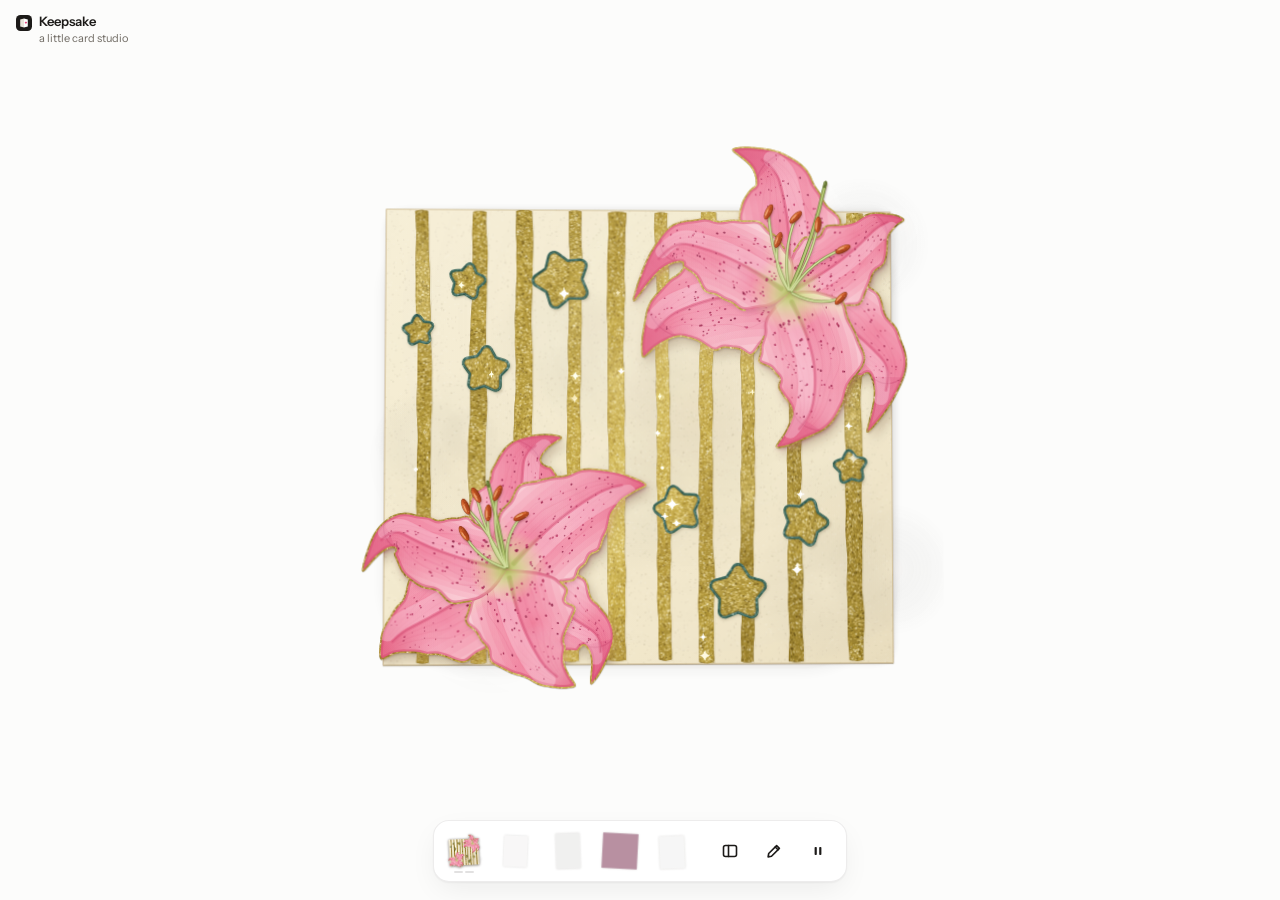
==== commit 0d4fe1d2: "Keepsake: fixes from adversarial review, match recording's motion - Cover swings open in ~0.3s like " ====
--- a/greeting-cards/index.html
+++ b/greeting-cards/index.html
@@ -13,10 +13,9 @@
 /* Keepsake shell — page, card stage, toolbar, writing panel. All colours are tokens. */
 :root {
   color-scheme: light;
-  --bg: #FAFAF8;
-  --bg-glow: #FFFFFF;
+  --bg: #FCFCFB;
   --text: #1C1A18;
-  --muted: #8B867F;
+  --muted: #6F6A63;
   --toolbar: #FFFFFF;
   --hairline: rgba(28, 24, 20, 0.08);
   --hairline-strong: rgba(28, 24, 20, 0.16);
@@ -26,6 +25,7 @@
   --active-fill: #151413;
   --on-active: #FFFFFF;
   --underline: #1C1A18;
+  --underline-track: rgba(28, 24, 20, 0.13);
   --focus: #2F6FEB;
   --field-bg: #FBFAF7;
   --field-border: rgba(28, 24, 20, 0.14);
@@ -60,9 +60,8 @@
   :root:not([data-theme="light"]) {
     color-scheme: dark;
     --bg: #151413;
-    --bg-glow: #1D1B19;
     --text: #EDEAE5;
-    --muted: #8F8A83;
+    --muted: #A09B94;
     --toolbar: #211F1D;
     --hairline: rgba(255, 248, 240, 0.08);
     --hairline-strong: rgba(255, 248, 240, 0.16);
@@ -72,6 +71,7 @@
     --active-fill: #F2EFEA;
     --on-active: #151413;
     --underline: #EDEAE5;
+    --underline-track: rgba(255, 248, 240, 0.16);
     --focus: #7EA6FF;
     --field-bg: #1A1917;
     --field-border: rgba(255, 248, 240, 0.14);
@@ -96,9 +96,8 @@
 :root[data-theme="dark"] {
   color-scheme: dark;
   --bg: #151413;
-  --bg-glow: #1D1B19;
   --text: #EDEAE5;
-  --muted: #8F8A83;
+  --muted: #A09B94;
   --toolbar: #211F1D;
   --hairline: rgba(255, 248, 240, 0.08);
   --hairline-strong: rgba(255, 248, 240, 0.16);
@@ -108,6 +107,7 @@
   --active-fill: #F2EFEA;
   --on-active: #151413;
   --underline: #EDEAE5;
+  --underline-track: rgba(255, 248, 240, 0.16);
   --focus: #7EA6FF;
   --field-bg: #1A1917;
   --field-border: rgba(255, 248, 240, 0.14);
@@ -135,7 +135,6 @@
 html { background: var(--bg); }
 body {
   background-color: var(--bg);
-  background-image: radial-gradient(ellipse 70% 60% at 50% 46%, var(--bg-glow) 0%, var(--bg) 72%);
   color: var(--text);
   font-family: var(--ui-font);
   -webkit-font-smoothing: antialiased;
@@ -163,14 +162,14 @@
 .bm-front { fill: var(--brand-paper); }
 .bm-heart { fill: var(--brand-heart); }
 .brand-text { display: flex; flex-direction: column; line-height: 1.2; }
-.brand-name { font-size: 13px; font-weight: 600; letter-spacing: -0.005em; color: var(--text); }
+.brand-name { margin: 0; font-size: 13px; line-height: inherit; font-weight: 600; letter-spacing: -0.005em; color: var(--text); }
 .brand-sub { font-size: 11px; color: var(--muted); margin-top: 2px; }
 
 /* ---------- stage & card ---------- */
 .stage {
   position: absolute; inset: 0;
   perspective: 1700px;
-  touch-action: none;
+  touch-action: pinch-zoom;
   user-select: none; -webkit-user-select: none;
 }
 .slot {
@@ -191,8 +190,8 @@
 .shadow .sh-amb {
   border-radius: 18%;
   background: var(--shadow-ambient);
-  box-shadow: 0 0 34px 18px var(--shadow-ambient);
-  opacity: 0.8;
+  box-shadow: 0 0 14px 3px var(--shadow-ambient);
+  opacity: 0.45;
 }
 .shadow .sh-contact {
   border-radius: 3%;
@@ -259,11 +258,16 @@
   font-size: calc(var(--ms) * var(--u) * var(--fit, 1) * 1px);
   line-height: 1.2;
   color: var(--ink);
-  opacity: 0; transform: translateY(6px);
-  transition: opacity 0.25s ease-out, transform 0.3s cubic-bezier(.2,.8,.3,1.2);
+  /* shown the moment the cover lifts (the swinging cover reveals it), editable once settled */
+  opacity: 0;
   pointer-events: none;
+  /* never paints outside the insert, whatever is typed; the margin leaves room for the focus ring */
+  overflow: hidden;
+  overflow: clip;
+  overflow-clip-margin: 8px;
 }
-.slot.is-settled .msg { opacity: 1; transform: none; pointer-events: auto; }
+.slot.is-revealed .msg { opacity: 1; }
+.slot.is-settled .msg { pointer-events: auto; }
 .msg-text {
   max-width: 100%;
   white-space: pre-wrap; overflow-wrap: anywhere;
@@ -278,15 +282,18 @@
 .msg-text:empty::before { content: attr(data-placeholder); opacity: 0.35; }
 .slot.is-settled .msg-text:hover { outline-color: var(--msg-outline); }
 .msg-text:focus { outline: 1px dashed var(--msg-outline); background: var(--msg-focus-bg); }
-.msg-text:focus-visible { outline: 1px dashed var(--msg-outline); }
+.msg-text:focus-visible { outline: 2px solid var(--focus); outline-offset: 3px; }
 .msg-sign {
   font-size: 0.68em; margin-top: 0.35em; opacity: 0.9; white-space: pre-wrap;
   max-width: 100%; overflow-wrap: anywhere;
 }
 .msg-sign:empty { display: none; }
 .msg-hint {
-  position: absolute; left: 50%; bottom: 100%;
-  transform: translate(-50%, -4px);
+  /* sits just above the message box (a sibling of .msg, which clips its own contents) */
+  position: absolute;
+  left: calc((var(--mx) + var(--mw) / 2) * var(--u) * 1px);
+  top: calc(var(--my) * var(--u) * 1px);
+  transform: translate(-50%, calc(-100% - 4px));
   font-family: var(--ui-font); font-size: 11px; font-weight: 500; line-height: 1;
   white-space: nowrap; letter-spacing: 0.01em;
   padding: 5px 8px; border-radius: 999px;
@@ -295,8 +302,8 @@
   opacity: 0; transition: opacity 0.18s ease;
   pointer-events: none;
 }
-.slot.is-settled .msg:hover .msg-hint { opacity: 1; }
-.msg-text:focus ~ .msg-hint { opacity: 0 !important; }
+.slot.is-settled .msg:hover + .msg-hint { opacity: 1; }
+.msg:focus-within + .msg-hint { opacity: 0 !important; }
 
 /* ---------- toolbar ---------- */
 .toolbar {
@@ -311,7 +318,7 @@
   box-shadow: 0 1px 2px var(--tb-shadow-1), 0 10px 30px -6px var(--tb-shadow-2);
   max-width: calc(100vw - 16px);
 }
-.thumbs { display: flex; align-items: center; gap: 4px; }
+.thumbs { display: flex; align-items: center; gap: 8px; }
 .thumb {
   --t: 36px;
   position: relative; flex: none;
@@ -322,20 +329,33 @@
   transition: background-color 0.15s ease;
 }
 .thumb canvas {
+  --rot: 0deg;
   display: block; width: var(--t); height: var(--t);
-  opacity: 0.5; filter: saturate(0.6) drop-shadow(0 0.5px 1px var(--thumb-shadow));
+  /* inactive cards read as washed-out, greyish snapshots, each laid down at a slight tilt */
+  opacity: 0.55; filter: grayscale(0.65) drop-shadow(0 0.5px 1px var(--thumb-shadow));
+  transform: rotate(var(--rot));
   transition: opacity 0.2s ease, filter 0.2s ease, transform 0.2s cubic-bezier(.2,.8,.3,1);
 }
-.thumb:hover canvas { transform: translateY(-2px); opacity: 0.85; filter: saturate(0.9) drop-shadow(0 1px 1.5px var(--thumb-shadow)); }
+.thumb:nth-child(1) canvas { --rot: -3deg; }
+.thumb:nth-child(2) canvas { --rot: 2.5deg; }
+.thumb:nth-child(3) canvas { --rot: -2deg; }
+.thumb:nth-child(4) canvas { --rot: 3deg; }
+.thumb:nth-child(5) canvas { --rot: -2.5deg; }
+.thumb:hover canvas { transform: translateY(-2px) rotate(var(--rot)); opacity: 0.85; filter: grayscale(0.25) drop-shadow(0 1px 1.5px var(--thumb-shadow)); }
 .thumb[aria-current="true"] canvas { opacity: 1; filter: drop-shadow(0 0.5px 1px var(--thumb-shadow)); }
-.thumb::after {
-  content: ""; position: absolute; left: 50%; bottom: 0;
-  width: 14px; height: 2px; margin-left: -7px; border-radius: 2px;
-  background: var(--underline);
-  opacity: 0; transform: scaleX(0.4);
-  transition: opacity 0.2s ease, transform 0.25s ease;
+/* two-segment progress mark under the active card: a faint track; the first segment darkens while the
+   card is open, both once it has been opened and closed (data-prog, set by the shell) */
+.thumb::before, .thumb::after {
+  content: ""; position: absolute; bottom: 0;
+  width: 9px; height: 2px; border-radius: 2px;
+  background: var(--underline-track);
+  opacity: 0;
+  transition: opacity 0.2s ease, background-color 0.2s ease;
 }
-.thumb[aria-current="true"]::after { opacity: 1; transform: none; }
+.thumb::before { left: calc(50% - 10px); }
+.thumb::after { left: calc(50% + 1px); }
+.thumb[aria-current="true"]::before, .thumb[aria-current="true"]::after { opacity: 1; }
+.thumb[data-prog="1"]::before, .thumb[data-prog="2"]::before, .thumb[data-prog="2"]::after { background: var(--underline); }
 .tb-sep { width: 8px; flex: none; }
 .tb-btn {
   flex: none; width: 40px; height: 40px; border-radius: 999px;
@@ -358,7 +378,9 @@
   position: fixed; z-index: 25; left: 50%;
   bottom: calc(86px + env(safe-area-inset-bottom, 0px));
   width: min(420px, calc(100vw - 32px));
-  max-height: calc(100vh - 150px); overflow: auto;
+  max-height: calc(100vh - 150px);
+  max-height: calc(100dvh - 150px);
+  overflow: auto;
   transform: translateX(-50%);
   padding: 14px 14px 10px;
   background: var(--toolbar);
@@ -410,6 +432,8 @@
 .sw-rose { background: linear-gradient(135deg, var(--sw-rose-a), var(--sw-rose-b) 55%, var(--sw-rose-c)); }
 .sw-holo { background: linear-gradient(135deg, var(--sw-holo-a), var(--sw-holo-b) 35%, var(--sw-holo-c) 65%, var(--sw-holo-d)); }
 .pop-actions, .confirm-btns { display: flex; gap: 6px; flex-wrap: wrap; }
+/* Copy / Reset stay reachable when the panel has to scroll */
+.pop-actions { position: sticky; bottom: 0; z-index: 1; padding-top: 4px; background: var(--toolbar); }
 .pop-actions[hidden], .pop-confirm[hidden] { display: none; }
 .pbtn {
   display: inline-flex; align-items: center; gap: 6px;
@@ -425,11 +449,13 @@
 .pbtn-danger:hover { background: var(--danger); filter: brightness(1.08); }
 .pop-confirm {
   display: flex; flex-direction: column; gap: 8px;
-  padding: 10px; border-radius: 12px; background: var(--hover);
+  padding: 10px; border-radius: 12px;
+  position: sticky; bottom: 0; z-index: 1;
+  background-color: var(--toolbar); background-image: linear-gradient(var(--hover), var(--hover));
 }
 .confirm-text { font-size: 12px; }
+/* always rendered (an empty live region must stay in the accessibility tree to be announced) */
 .pop-status { min-height: 14px; margin: 6px 2px 0; font-size: 11px; color: var(--muted); }
-.pop-status:empty { display: none; }
 
 /* ---------- small screens ---------- */
 @media (max-width: 480px) {
@@ -440,9 +466,28 @@
   .tb-btn { width: 36px; height: 36px; }
   .popover { bottom: calc(76px + env(safe-area-inset-bottom, 0px)); }
 }
+@media (max-width: 350px) {
+  .thumb { --t: 26px; width: calc(var(--t) + 4px); }
+  .toolbar { gap: 0; padding: 5px; }
+  .tb-btn { width: 32px; height: 32px; }
+  .tb-sep { width: 2px; }
+}
+/* short landscape screens: the panel docks at the right and the card moves into the band left of it */
+@media (max-height: 520px) and (min-aspect-ratio: 1/1) {
+  .popover {
+    left: auto; right: calc(16px + env(safe-area-inset-right, 0px)); top: calc(12px + env(safe-area-inset-top, 0px));
+    bottom: calc(86px + env(safe-area-inset-bottom, 0px));
+    width: min(340px, 46vw); max-height: none;
+    padding-top: 10px;
+    transform: none;
+    animation-name: pop-in-side;
+  }
+  .popover .pop-head { margin-bottom: 4px; }
+  .popover #f-message { height: 68px; }
+}
+@keyframes pop-in-side { from { opacity: 0; transform: translateX(8px); } to { opacity: 1; transform: none; } }
 
 @media (prefers-reduced-motion: reduce) {
-  .msg { transition: opacity 0.15s linear; transform: none; }
   .thumb canvas, .popover { transition: none; animation: none; }
 }
 
@@ -456,7 +501,7 @@
       <path class="bm-heart" d="M9.9 7.1c.35-.45 1.1-.3 1.1.3 0 .55-.7 1-1.1 1.3-.4-.3-1.1-.75-1.1-1.3 0-.6.75-.75 1.1-.3z"/>
     </svg>
     <div class="brand-text">
-      <span class="brand-name">Keepsake</span>
+      <h1 class="brand-name">Keepsake</h1>
       <span class="brand-sub">a little card studio</span>
     </div>
   </header>
@@ -472,7 +517,7 @@
     </div>
     <label class="field">
       <span class="field-label">Message</span>
-      <textarea id="f-message" rows="3" spellcheck="true"></textarea>
+      <textarea id="f-message" rows="3" maxlength="300" spellcheck="true"></textarea>
     </label>
     <div class="field-row">
       <label class="field grow">
@@ -491,7 +536,7 @@
     </div>
     <label class="field" id="f-cover-wrap" hidden>
       <span class="field-label">Cover text</span>
-      <textarea id="f-cover" rows="2" spellcheck="false"></textarea>
+      <textarea id="f-cover" rows="2" maxlength="60" spellcheck="false"></textarea>
     </label>
     <div class="pop-actions" id="pop-actions">
       <button type="button" class="pbtn" id="f-copy" title="Copy the message to the clipboard" aria-label="Copy message">
@@ -522,13 +567,13 @@
         <path d="M7.5 3.5v11"/>
       </svg>
     </button>
-    <button type="button" class="tb-btn" id="btn-write" title="Write a message (W)" aria-label="Write a message" aria-pressed="false" aria-expanded="false" aria-controls="writer">
+    <button type="button" class="tb-btn" id="btn-write" title="Write a message" aria-label="Write a message" aria-expanded="false" aria-controls="writer">
       <svg class="ic" width="18" height="18" viewBox="0 0 18 18" aria-hidden="true" focusable="false">
         <path d="M11.6 3.6l2.8 2.8-7.9 7.9-3.4.6.6-3.4z"/>
         <path d="M10.2 5l2.8 2.8"/>
       </svg>
     </button>
-    <button type="button" class="tb-btn" id="btn-play" title="Pause slideshow (P)" aria-label="Pause slideshow" aria-pressed="true">
+    <button type="button" class="tb-btn" id="btn-play" title="Pause slideshow" aria-label="Slideshow" aria-pressed="true">
       <svg class="ic ic-pause" width="18" height="18" viewBox="0 0 18 18" aria-hidden="true" focusable="false">
         <rect class="fill" x="5.6" y="5" width="2.2" height="8" rx="0.8"/>
         <rect class="fill" x="10.2" y="5" width="2.2" height="8" rx="0.8"/>
@@ -637,6 +682,14 @@
         ctx.scale(-1, 1);
         ctx.drawImage(front, 0, 0);
         ctx.restore();
+        // keep only the solid die-cut shape: soft drop shadows painted on the front have partial alpha
+        // and would otherwise turn into a pale haze around the silhouette
+        const id = ctx.getImageData(0, 0, c.width, c.height), px = id.data;
+        for (let i = 3; i < px.length; i += 4) {
+          const a = px[i];
+          px[i] = a <= 110 ? 0 : a >= 200 ? 255 : ((a - 110) * 255) / 90;
+        }
+        ctx.putImageData(id, 0, 0);
         ctx.save();
         ctx.setTransform(1, 0, 0, 1, 0, 0);
         ctx.globalCompositeOperation = "source-in";
@@ -649,6 +702,15 @@
         ctx.globalCompositeOperation = "source-atop";
         ctx.fillStyle = sh;
         ctx.fillRect(0, 0, c.width, c.height);
+        ctx.restore();
+        // die-cut overhangs are the backs of separate layers: a shade darker than the card stock
+        ctx.save();
+        ctx.globalCompositeOperation = "source-atop";
+        ctx.fillStyle = "rgba(70,60,50,0.12)";
+        ctx.beginPath();
+        ctx.rect(-g.pad.l, -g.pad.t, g.W, g.H);
+        ctx.rect(0, 0, g.w, g.h);
+        ctx.fill("evenodd");
         ctx.restore();
         K.paperGrain(ctx, -g.pad.l, -g.pad.t, g.W, g.H, K.rng(card.id + ":grain"), 0.05, "source-atop");
       }
@@ -778,6 +840,8 @@
   };
 })();
 
+</script>
+<script>
 /* ---- card: lily-stars ---- */
 /* Card 1 — "Starry lilies": cream cardstock, hand-painted gold glitter stripes, punched glitter stars
    with teal borders, and two die-cut stargazer lilies that overflow the card edges. See CONTRACT.md. */
@@ -796,11 +860,12 @@
   /* ------------------------------------------------------------------ */
   const TILE = 256; // device px
   const TILE_SPECS = {
+    // resting gold sits dark and olive (bronze); the shell's moving light band lifts it to bright yellow
     gold: {
-      base: "#B18F2C",
-      blobs: ["rgba(110,80,10,0.45)", "rgba(238,211,122,0.5)", "rgba(168,132,28,0.45)", "rgba(222,190,90,0.5)"],
-      flecks: [["#7E5E10", 0.14], ["#A8841C", 0.24], ["#CFAA3C", 0.3], ["#EED37A", 0.2], ["#5C430A", 0.05], ["#F7E7AE", 0.07]],
-      density: 0.62, glints: 0.0045, glint: "#FFF9E4",
+      base: "#937A27",
+      blobs: ["rgba(92,68,8,0.45)", "rgba(206,182,96,0.45)", "rgba(146,116,26,0.45)", "rgba(190,162,74,0.45)"],
+      flecks: [["#6A5210", 0.14], ["#8E741C", 0.24], ["#AE9235", 0.3], ["#CDB466", 0.2], ["#4C3A08", 0.05], ["#E2D29A", 0.07]],
+      density: 0.62, glints: 0.0045, glint: "#FFF6DA",
     },
     teal: {
       base: "#35604F",
@@ -810,9 +875,13 @@
     },
   };
   const tiles = {};
+  function dropOtherScales(kind, key) {
+    for (const k in tiles) if (k !== key && k.startsWith(kind + "@")) delete tiles[k];
+  }
   function tile(kind, scale) {
     const key = kind + "@" + scale;
     if (tiles[key]) return tiles[key];
+    dropOtherScales(kind, key);
     const sp = TILE_SPECS[kind];
     const c = document.createElement("canvas");
     c.width = c.height = TILE;
@@ -866,6 +935,7 @@
   function paperTile(scale) {
     const key = "paper@" + scale;
     if (tiles[key]) return tiles[key];
+    dropOtherScales("paper", key);
     const S = 384, c = document.createElement("canvas");
     c.width = c.height = S;
     const g = c.getContext("2d"), r = K.rng("lily-stars:tile:paper"), u = scale; // u = device px per card unit
@@ -1028,8 +1098,10 @@
   }
 
   /* ------------------------------------------------------------------ */
-  /* composition (card units, 300 x 290)                                 */
+  /* composition: authored in a 300 x 290 design space; positions (not  */
+  /* shapes) are stretched to the card's real size by sx, sy             */
   /* ------------------------------------------------------------------ */
+  const DW = 300, DH = 290;
   const STRIPE_X = [23.5, 54.5, 82, 110, 136.5, 164.5, 190, 214.5, 242, 277];
   const STARS = [ // x, y, glitter radius, base rotation (deg)
     [19.5, 78, 10.5, -8],
@@ -1071,8 +1143,8 @@
     },
   ];
 
-  function buildLily(spec, R) {
-    const L = { name: spec.name, cx: spec.cx, cy: spec.cy };
+  function buildLily(spec, R, sx, sy) {
+    const L = { name: spec.name, cx: spec.cx * sx, cy: spec.cy * sy };
     L.tepals = spec.tepals
       .map((t, i) => {
         const T = {
@@ -1136,9 +1208,9 @@
 
   function stripePaths(box, o) {
     const R = o.rng("stripes");
-    const { h } = box;
+    const { h } = box, sx = box.w / DW;
     return STRIPE_X.map((x0) => {
-      const cx = x0 + R.range(-1, 1), wd = R.range(7.5, 10.5), lean = R.range(-2.2, 2.2);
+      const cx = x0 * sx + R.range(-1, 1), wd = R.range(7.5, 10.5) * sx, lean = R.range(-2.2, 2.2);
       const sw = [R.range(0.5, 1.1), R.range(45, 80), R() * TAU, R.range(0.2, 0.45), R.range(12, 22), R() * TAU];
       const eL = [R.range(0.15, 0.35), R.range(3, 6), R() * TAU, R.range(0.2, 0.4), R.range(8, 14), R() * TAU];
       const eR = [R.range(0.15, 0.35), R.range(3, 6), R() * TAU, R.range(0.2, 0.4), R.range(8, 14), R() * TAU];
@@ -1204,7 +1276,9 @@
     const art = o.layer === "art";
     const T = art ? o.rng("star-tex") : null;
     const border = 1.7;
-    const stars = STARS.map(([x, y, r, rotDeg]) => {
+    const sx = box.w / DW, sy = box.h / DH, sr = 1 + (Math.min(sx, sy) - 1) * 0.5;
+    const stars = STARS.map(([x0, y0, r0, rotDeg]) => {
+      const x = x0 * sx, y = y0 * sy, r = r0 * sr;
       const rot = -Math.PI / 2 + (rotDeg + R.range(-4, 4)) * D2R;
       const inner = R.range(0.56, 0.6);
       return { x, y, r, rot, inner, p: starPath(x, y, r, inner, rot, r * 0.15, r * 0.09) };
@@ -1475,20 +1549,22 @@
       ctx.lineWidth = g.s.pistil ? 1.3 : 0.95;
       ctx.stroke(g.fil);
     }
-    // stigma
+    // stigma: a slim club that tapers off the style, not a ball
     const pg = geo[geo.length - 1];
-    for (let k = 0; k < 3; k++) {
-      const a = pg.dir + (k - 1) * 1.1;
-      const x = pg.ex + Math.cos(a) * 1.2, y = pg.ey + Math.sin(a) * 1.2;
-      ctx.fillStyle = "#5F6E2C";
-      ctx.beginPath();
-      ctx.arc(x, y, 1.55, 0, TAU);
-      ctx.fill();
-    }
-    ctx.fillStyle = "rgba(214,226,150,0.7)";
+    ctx.save();
+    ctx.translate(pg.ex, pg.ey);
+    ctx.rotate(pg.dir);
+    ctx.fillStyle = "#5F6E2C";
     ctx.beginPath();
-    ctx.arc(pg.ex - 0.5, pg.ey - 0.6, 0.6, 0, TAU);
+    ctx.moveTo(-3.2, -0.75);
+    ctx.quadraticCurveTo(0.6, -1.25, 1.5, -0.35);
+    ctx.quadraticCurveTo(1.85, 0, 1.5, 0.35);
+    ctx.quadraticCurveTo(0.6, 1.25, -3.2, 0.75);
+    ctx.closePath();
     ctx.fill();
+    ctx.fillStyle = "rgba(214,226,150,0.6)";
+    ctx.fillRect(-1.2, -0.55, 2, 0.35);
+    ctx.restore();
     // anthers: one shadow pass, then each anther
     const allAn = new Path2D();
     for (const g of geo) {
@@ -1599,7 +1675,7 @@
   K.registerCard({
     id: "lily-stars",
     title: "Starry lilies",
-    size: { w: 300, h: 290 },
+    size: { w: 330, h: 295 },
     bleed: { t: 0.18, r: 0.1, b: 0.09, l: 0.1 },
     paper: "#EADFC0",
     insert: "#FBF7EF",
@@ -1612,7 +1688,7 @@
       if (layer === "art") paintCardStock(ctx, box, o);
       paintStripes(ctx, box, o);
       paintStars(ctx, box, o);
-      const lilies = LILIES.map((spec) => buildLily(spec, o.rng(spec.name)));
+      const lilies = LILIES.map((spec) => buildLily(spec, o.rng(spec.name), box.w / DW, box.h / DH));
       if (layer === "art") {
         // die-cut layers: soft cast shadow + tight contact shadow on the card (both lilies in one pass)
         const sil = new Path2D();
@@ -1645,6 +1721,8 @@
   });
 })();
 
+</script>
+<script>
 /* ---- card: cherry-blossom ---- */
 /* Card 2 — "Cherry blossom": die-cut glitter-edged camellia blossoms on a deep red marker-painted panel.
    Layout comes from the "layout"/"back"/"inside" streams (both layers); texture from "tex" (art layer only). */
@@ -1694,9 +1772,9 @@
      (one device pixel per tile pixel, so flecks stay ~1-2px at any scale) plus a few loose glints.
      Foil: a white stroke of the same band. Flecks come from the art-only texture stream. */
   const ROSE_GLITTER = {
-    base: "#BE1750",
-    flecks: [["#D92D68", 0.32], ["#EE5C8E", 0.18], ["#FFC2D4", 0.1], ["#9C0E3B", 0.26], ["#F67FA6", 0.08], ["#F3E4EA", 0.06]],
-    glint: "rgba(255,246,250,0.95)",
+    base: "#A8103E",
+    flecks: [["#C8174A", 0.34], ["#DA3A6A", 0.16], ["#F7B3C6", 0.06], ["#820A30", 0.28], ["#E8608C", 0.06], ["#E9EDF2", 0.1]],
+    glint: "rgba(250,252,255,1)",
   };
   function glitterPattern(ctx, S) {
     const pal = S.pal || ROSE_GLITTER;
@@ -2179,11 +2257,13 @@
   }
 
   /* ---------------- the red marker-painted panel ---------------- */
+  // the red panel sits on a white base card that shows as a rim along the right and bottom
+  const panelRect = (w, h) => ({ x0: 1.0, y0: 1.1, x1: w - w * 0.02, y1: h - h * 0.016 });
   function paintPanel(ctx, w, h, T, scale) {
     // white card base peeks out as a thin rim
     ctx.fillStyle = "#F6F4F2";
     ctx.fillRect(0, 0, w, h);
-    const x0 = 1.0, y0 = 1.1, x1 = w - 2.2, y1 = h - 2.4;
+    const { x0, y0, x1, y1 } = panelRect(w, h);
     ctx.save();
     ctx.shadowColor = "rgba(60,10,15,0.35)";
     ctx.shadowBlur = 2 * scale; ctx.shadowOffsetX = 0.6 * scale; ctx.shadowOffsetY = 0.8 * scale;
@@ -2302,8 +2382,9 @@
       if (!S.foil) {
         paintPanel(ctx, box.w, box.h, S.tex, S.scale);
         // painted stems stay on the panel
+        const pr = panelRect(box.w, box.h);
         ctx.save();
-        ctx.beginPath(); ctx.rect(0, 0, box.w, box.h); ctx.clip();
+        ctx.beginPath(); ctx.rect(pr.x0, pr.y0, pr.x1 - pr.x0, pr.y1 - pr.y0); ctx.clip();
         paintStem(ctx, scene.main, 8.4, S);
         paintStem(ctx, scene.branch, 7, S);
         paintStem(ctx, scene.budStemL, 5.4, S);
@@ -2318,8 +2399,8 @@
     drawBack(ctx, box, layer, opts) {
       const S = texState(box, layer, opts, "tex");
       S.pal = {
-        base: "#CF2A62",
-        flecks: [["#D93C74", 0.36], ["#F06B98", 0.24], ["#FFC2D4", 0.12], ["#B01A4C", 0.18], ["#FF8FB3", 0.1]],
+        base: "#B51C47",
+        flecks: [["#C4204A", 0.36], ["#D8456F", 0.2], ["#F4B0C2", 0.08], ["#8E1137", 0.26], ["#E2577F", 0.1]],
         glint: "rgba(255,248,250,0.95)",
       };
       const L = opts.rng("back"), w = box.w, h = box.h;
@@ -2361,6 +2442,8 @@
   });
 })();
 
+</script>
+<script>
 /* ---- card: mothers-day ---- */
 /* Card 3 — "Mother's Day lily": a watercolour stargazer lily on grey-white cold-press paper with
    gold-foil anthers and gold-foil lettering. The back of the cover repeats the lily as a mirrored
@@ -2643,6 +2726,7 @@
   function toothTile(scale) {
     const key = Math.round(scale * 1000);
     if (toothTiles[key]) return toothTiles[key];
+    for (const k in toothTiles) delete toothTiles[k]; // keep only the current scale
     const TU = 72; // tile size in card units
     const n = Math.max(16, Math.round(TU * scale));
     const r = K.rng("mothers-day:tooth");
@@ -3041,7 +3125,11 @@
   /* ------------------------------------------------------------------ */
   /* cover lettering                                                     */
   /* ------------------------------------------------------------------ */
-  const FONT = (s) => "500 " + s.toFixed(2) + 'px "Josefin Sans", "Futura", "Century Gothic", sans-serif';
+  const FONT = (s) => "600 " + s.toFixed(2) + 'px "Josefin Sans", "Futura", "Century Gothic", sans-serif';
+  // user-perceived characters: emoji ZWJ sequences, skin tones and flags stay whole when spaced out
+  const SEG = typeof Intl !== "undefined" && Intl.Segmenter ? new Intl.Segmenter(undefined, { granularity: "grapheme" }) : null;
+  const graphemes = (s) => (SEG ? Array.from(SEG.segment(s), (x) => x.segment) : Array.from(s));
+  const MIN_SIZE = 7; // card units: smaller lettering is unreadable, so overlong lines are cut with an ellipsis
   function coverLines(text) {
     let lines = String(text == null ? "" : text).toUpperCase().replace(/'/g, "’").split(/\r?\n/).map((s) => s.trim());
     while (lines.length && !lines[0]) lines.shift();
@@ -3066,7 +3154,7 @@
       ctx.font = FONT(sz);
       const sp = 0.18 * sz;
       return lines.map((ln) => {
-        const ch = Array.from(ln), ws = ch.map((c) => ctx.measureText(c).width);
+        const ch = graphemes(ln), ws = ch.map((c) => ctx.measureText(c).width);
         const tot = ws.reduce((a, b) => a + b, 0) + sp * Math.max(0, ch.length - 1);
         return { ch, ws, tot, sp };
       });
@@ -3089,9 +3177,23 @@
     const maxW = Math.max(1, ...m.map((x) => x.tot));
     if (maxW > box.w * 0.8) {
       const f = (box.w * 0.8) / maxW;
-      size *= f;
+      size = Math.max(MIN_SIZE, size * f);
       pitch *= Math.max(0.8, f);
       m = measure(size);
+      // still too wide at the smallest legible size: cut the line and end it with an ellipsis
+      const lim = box.w * 0.86;
+      m.forEach((ln) => {
+        if (ln.tot <= lim) return;
+        ctx.save();
+        ctx.font = FONT(size);
+        const ell = ctx.measureText("…").width;
+        ctx.restore();
+        while (ln.ch.length > 1 && ln.tot + ln.sp + ell > lim) {
+          ln.tot -= ln.ws.pop() + ln.sp;
+          ln.ch.pop();
+        }
+        ln.ch.push("…"); ln.ws.push(ell); ln.tot += ln.sp + ell;
+      });
     }
     ctx.font = FONT(size);
     const hm = ctx.measureText("H");
@@ -3138,10 +3240,10 @@
       if (!gl.length) continue;
       const base = gl[0].y;
       const gr = g.createLinearGradient(0, base - lay.cap, 0, base);
-      gr.addColorStop(0, "#D8BB6C");
-      gr.addColorStop(0.4, "#C09844");
-      gr.addColorStop(0.62, "#AC8331");
-      gr.addColorStop(1, "#866322");
+      gr.addColorStop(0, "#A3895A");
+      gr.addColorStop(0.4, "#8E7442");
+      gr.addColorStop(0.62, "#7F6739");
+      gr.addColorStop(1, "#66512C");
       g.fillStyle = gr;
       g.font = lay.font;
       g.textBaseline = "alphabetic";
@@ -3151,13 +3253,13 @@
     // a broad, soft light band across the foil
     const band = g.createLinearGradient(box.w * 0.15, y0, box.w * 0.85, y1);
     band.addColorStop(0, "rgba(255,240,200,0)");
-    band.addColorStop(0.45, "rgba(255,240,200,0.26)");
-    band.addColorStop(0.55, "rgba(255,240,200,0.26)");
+    band.addColorStop(0.45, "rgba(255,240,200,0.12)");
+    band.addColorStop(0.55, "rgba(255,240,200,0.12)");
     band.addColorStop(1, "rgba(255,240,200,0)");
     g.fillStyle = band;
     g.fillRect(0, y0, box.w, y1 - y0);
     // fine glitter / foil grain
-    const cols = ["rgba(255,246,210,0.85)", "rgba(110,80,24,0.5)", "rgba(240,212,130,0.75)", "rgba(150,112,40,0.55)", "rgba(255,252,236,0.95)"];
+    const cols = ["rgba(230,212,166,0.6)", "rgba(80,60,24,0.5)", "rgba(196,168,104,0.55)", "rgba(112,88,44,0.55)", "rgba(246,236,206,0.7)"];
     const x0 = box.w * 0.08, xw = box.w * 0.84, n = Math.round(xw * (y1 - y0) * 1.1);
     for (let i = 0; i < n; i++) {
       const z = 0.25 + T() * 0.4;
@@ -3262,7 +3364,7 @@
   K.registerCard({
     id: "mothers-day",
     title: "Mother's Day lily",
-    size: { w: 220, h: 300 },
+    size: { w: 205, h: 300 },
     paper: "#E6E4E0",
     insert: "#FBF8F2",
     ink: "#2B2722",
@@ -3272,7 +3374,7 @@
 
     drawCover(ctx, box, layer, opts) {
       const scale = opts.scale;
-      const M = makeMap(0.31, box.w / 2, 8, false);
+      const M = makeMap(0.3, box.w / 2, 9, false);
       const F = buildFlower(M, opts.rng("layout"));
       F.scale = scale;
       if (layer === "foil") {
@@ -3360,6 +3462,8 @@
   });
 })();
 
+</script>
+<script>
 /* ---- card: bunny-space ---- */
 /* Card 4 — "Space bunny": a die-cut white bunny head with a silver foil edge, wearing a silver planet
    ring, on hot-pink glitter cardstock dusted with sugar sparkle, above a bank of dimensional clay flowers.
@@ -3491,12 +3595,21 @@
   }
   function silverPattern(ctx, S) {
     if (!S.silverTile) {
-      S.silverTile = tile(S, 96, "#D5D8DF", [
-        ["#FFFFFF", 0.26], ["#9CA1AC", 0.12], ["#EEF0F4", 0.22], ["#B7BBC4", 0.14],
-        ["#F6E2F3", 0.08], ["#DCEDF9", 0.08], ["#868C98", 0.04], ["#FFF8DE", 0.06],
+      S.silverTile = tile(S, 96, "#CDD0D6", [
+        ["#FFFFFF", 0.24], ["#9A9EA8", 0.16], ["#ECEEF2", 0.2], ["#B4B8C1", 0.16],
+        ["#8E8A93", 0.12], ["#D9DBE0", 0.08], ["#6E727D", 0.04],
       ], 0.6);
     }
     return pattern(ctx, S, S.silverTile);
+  }
+  // loose glitter flecks (transparent between them) laid over a silver stroke so it reads grainy
+  function fleckPattern(ctx, S) {
+    if (!S.fleckTile) {
+      S.fleckTile = tile(S, 96, null, [
+        ["rgba(112,110,122,0.9)", 0.42], ["rgba(255,255,255,0.95)", 0.38], ["rgba(76,76,88,0.85)", 0.2],
+      ], 0.3);
+    }
+    return pattern(ctx, S, S.fleckTile);
   }
   function silverGradient(ctx, x0, y0, x1, y1) {
     const g = ctx.createLinearGradient(x0, y0, x1, y1);
@@ -3569,10 +3682,11 @@
     return out;
   }
   function drawSpeckles(ctx, layer, list) {
+    list = list.filter((_, i) => (i * 7) % 10 < 6);
     if (layer === "foil") {
       const p = new Path2D();
       list.forEach(([x, y, r]) => { p.moveTo(x + r, y); p.arc(x, y, r, 0, TAU); });
-      ctx.fillStyle = "rgba(255,255,255,0.92)";
+      ctx.fillStyle = "rgba(255,255,255,0.32)";
       ctx.fill(p);
       return;
     }
@@ -3582,13 +3696,13 @@
       sh.moveTo(x + 0.25 + r * 1.1, y + 0.4); sh.arc(x + 0.25, y + 0.4, r * 1.1, 0, TAU);
       const b = t < 0.55 ? b1 : b2;
       b.moveTo(x + r, y); b.arc(x, y, r, 0, TAU);
-      if (r > 0.6) { const hx = x - r * 0.3, hy = y - r * 0.32, hr = r * 0.38; hi.moveTo(hx + hr, hy); hi.arc(hx, hy, hr, 0, TAU); }
+      if (r > 1.1) { const hx = x - r * 0.3, hy = y - r * 0.32, hr = r * 0.34; hi.moveTo(hx + hr, hy); hi.arc(hx, hy, hr, 0, TAU); }
     });
     ctx.fillStyle = "rgba(255,150,195,0.12)"; ctx.fill(halo);
     ctx.fillStyle = "rgba(105,0,40,0.30)"; ctx.fill(sh);
     ctx.fillStyle = "rgba(255,158,198,0.82)"; ctx.fill(b1);
     ctx.fillStyle = "rgba(255,200,224,0.85)"; ctx.fill(b2);
-    ctx.fillStyle = "rgba(255,255,255,0.95)"; ctx.fill(hi);
+    ctx.fillStyle = "rgba(255,236,244,0.7)"; ctx.fill(hi);
   }
 
   /* ---------------- silver bits ---------------- */
@@ -3610,13 +3724,13 @@
     ctx.fill();
     K.sparklePath(ctx, x, y, r, thin);
     const g = ctx.createRadialGradient(x - r * 0.1, y - r * 0.1, 0, x, y, r);
-    g.addColorStop(0, "#FFFFFF");
-    g.addColorStop(0.35, "#F4F6FA");
-    g.addColorStop(1, "#AEB3BD");
+    g.addColorStop(0, "#F4F5F8");
+    g.addColorStop(0.35, "#CDD0D7");
+    g.addColorStop(1, "#8F939D");
     ctx.fillStyle = g;
     ctx.fill();
     ctx.lineWidth = Math.max(0.15, r * 0.022);
-    ctx.strokeStyle = "rgba(95,95,112,0.4)";
+    ctx.strokeStyle = "rgba(80,80,96,0.5)";
     ctx.stroke();
     ctx.beginPath();
     ctx.arc(x, y, r * 0.2, 0, TAU);
@@ -3778,8 +3892,10 @@
     strokeUnion(ctx, lw, d);
     // specular streaks running along the foil edge
     const g = ctx.createLinearGradient(95, 70, 215, 230);
-    for (let i = 0; i <= 12; i++) g.addColorStop(i / 12, i % 2 ? "rgba(255,255,255,0.85)" : "rgba(255,255,255,0)");
+    for (let i = 0; i <= 12; i++) g.addColorStop(i / 12, i % 2 ? "rgba(255,255,255,0.5)" : "rgba(255,255,255,0)");
     strokeUnion(ctx, lw * 0.45, g);
+    // grey and white glitter flecks: grainy silver glitter rather than a flat line
+    strokeUnion(ctx, lw, fleckPattern(ctx, S));
   }
 
   /* ---------------- flower bank ---------------- */
@@ -3970,7 +4086,7 @@
     paper: PINK,
     insert: "#FBF7F0",
     ink: "#2B2722",
-    foil: "holo",
+    foil: "silver",
     message: "Some bunny\nthinks you're\nout of this\nworld.",
     messageRect: { x: 0.16 * W, y: 0.14 * H, w: 0.68 * W, h: 0.52 * H },
 
@@ -4033,6 +4149,8 @@
   });
 })();
 
+</script>
+<script>
 /* ---- card: pearl-moon ---- */
 /* Card 5 — "Pearl moon": heavyweight pearl-white cotton paper, blind-embossed cloud banks rolling across the
    lower half, one die-cut cloud foam-mounted over the top edge, a silver holographic hot-foil crescent and a
@@ -4045,7 +4163,11 @@
   const K = window.KEEPSAKE;
   const TAU = Math.PI * 2;
   const W = 230, H = 300;
-  const PAPER = "#F4F3F1", BACK = "#F1F0EE", INSERT = "#FBFAF7";
+  const PAPER = "#F4F3F1", BACK = "#E9E8E6", INSERT = "#FBFAF7";
+  // layered cloud banks in cool greys, palest far away, darkest at the front (value range for the card
+  // and its toolbar thumbnail, as on the original); each gets its own cotton tooth
+  const BANK_FILLS = ["#E0E0E6", "#D0D0D8", "#BFC0CA", "#AFB0BC", "#9FA0AD"];
+  const FLOAT_FILL = "#E7E7EB";
   const SH = "84,86,104"; // cool grey-violet used for every shadow (rgb triplet)
   const sh = (a) => `rgba(${SH},${a})`;
 
@@ -4143,7 +4265,7 @@
   const DIE_M = buildCloud(mirrorCircles(DIE_C), 21);
 
   // the crescent: outer disc minus a disc offset toward the upper left
-  const MOON = { x: 166, y: 76, r: 31, ox: -10.5, oy: -5.5, ri: 27.5 };
+  const MOON = { x: 166, y: 76, r: 34, ox: -11.5, oy: -6, ri: 30.2 };
   const MOON_IN = { x: W / 2, y: H * 0.8, r: 10, ox: -3.7, oy: -1.8, ri: 9.0 };
 
   // hand-placed silver stars: [x, y, r, kind]
@@ -4544,9 +4666,17 @@
     S.paper = k < 1 ? PAPER : devicePattern(ctx, k, toothTile(PAPER));
     ctx.fillStyle = S.paper;
     ctx.fillRect(0, 0, W, H);
-    // blind-embossed clouds
-    relief(ctx, k, FLOAT, { raised: true, depth: 0.9 });
-    BANKS.forEach((b, i) => relief(ctx, k, b, { raised: true, depth: 0.85 + i * 0.12, over: BANKS.slice(i + 1) }));
+    // a pale blue-grey halo of night sky behind the moon
+    const halo = ctx.createRadialGradient(MOON.x, MOON.y, MOON.r * 0.6, MOON.x, MOON.y, MOON.r * 2.6);
+    halo.addColorStop(0, "rgba(176,184,214,0.42)");
+    halo.addColorStop(0.55, "rgba(190,196,222,0.2)");
+    halo.addColorStop(1, "rgba(200,204,226,0)");
+    ctx.fillStyle = halo;
+    ctx.fillRect(0, 0, W, H);
+    // embossed clouds, each layer on its own grey stock
+    const stock = (c) => (k < 1 ? c : devicePattern(ctx, k, toothTile(c)));
+    relief(ctx, k, FLOAT, { raised: true, depth: 0.9, fill: stock(FLOAT_FILL) });
+    BANKS.forEach((b, i) => relief(ctx, k, b, { raised: true, depth: 0.85 + i * 0.12, over: BANKS.slice(i + 1), fill: stock(BANK_FILLS[i]) }));
     drawDieCut(ctx, k, S, layer);
     sheetLight(ctx, S, DIE.box[0] - 2, DIE.box[1] - 2, W, H - DIE.box[1] + 4);
     pearlSheen(ctx, 0, DIE.box[1] - 2, W, H - DIE.box[1] + 2);
@@ -4630,6 +4760,8 @@
   });
 })();
 
+</script>
+<script>
 /* Keepsake shell: 3D card stage, foil sheen, open/close, card switching, toolbar, writing panel, slideshow.
    Reads cards from window.KEEPSAKE (see CONTRACT.md). Deterministic: every random choice comes from K.rng; no image files. */
 (function () {
@@ -4649,7 +4781,6 @@
     return e;
   }
   const easeInOutCubic = (t) => (t < 0.5 ? 4 * t * t * t : 1 - Math.pow(-2 * t + 2, 3) / 2);
-  const easeOutCubic = (t) => 1 - Math.pow(1 - t, 3);
   // cubic-bezier timing (x(t) solved by Newton steps)
   function bezier(x1, y1, x2, y2) {
     const cx = 3 * x1, bx = 3 * (x2 - x1) - cx, ax = 1 - cx - bx;
@@ -4665,9 +4796,12 @@
       return ((ay * t + by) * t + cy) * t;
     };
   }
-  // cover swing: lifts gently, ease-out, then a very small settle (never far enough to pass through the inside page)
-  const swingEase = bezier(0.4, 0.0, 0.18, 1);
+  // cover swing, as in the recording: the cover snaps up from the first frame (upright after ~0.1 s), eases
+  // down onto the left, then a very small settle (never far enough to pass through the inside page)
+  const swingEase = bezier(0.22, 0.75, 0.25, 1);
   const easeOpen = (t) => swingEase(t) + 0.007 * Math.sin(Math.PI * clamp((t - 0.62) / 0.38, 0, 1));
+  // closing also moves on the first frame, then lands softly
+  const closeEase = bezier(0.3, 0.35, 0.2, 1);
   // springy drop-in released from rest: smooth start, ~4% overshoot, settled by t = 1
   const SPRING_END = 1 - Math.exp(-6) * (Math.cos(6) + Math.sin(6));
   const springEase = (t) => (t >= 1 ? 1 : (1 - Math.exp(-6 * t) * (Math.cos(6 * t) + Math.sin(6 * t))) / SPRING_END);
@@ -4691,15 +4825,63 @@
 
   /* ================= persistence (all access guarded) ================= */
   const STORE_KEY = "keepsake-v1";
-  let store = {};
-  try {
-    const raw = window.localStorage.getItem(STORE_KEY);
-    if (raw) { const v = JSON.parse(raw); if (v && typeof v === "object") store = v; }
-  } catch (e) { store = {}; }
-  let saveTimer = 0;
+  // the most the inside page can hold legibly (narrowest insert, phone width, with a sign-off)
+  const MSG_MAX = 300, SIGN_MAX = 80, COVER_MAX = 60;
+  const FOILS = ["gold", "silver", "rose", "holo"];
+  const isPlainObject = (v) => !!v && typeof v === "object" && !Array.isArray(v);
+  const trimEnd = (s) => s.replace(/\s+$/, "");
+  // keep only well-formed fields (strings of sane length, a known foil); anything else is dropped
+  function cleanEdit(v) {
+    const out = {};
+    if (!isPlainObject(v)) return out;
+    if (typeof v.message === "string") out.message = trimEnd(v.message.replace(/\r/g, "")).slice(0, MSG_MAX);
+    if (typeof v.signoff === "string") out.signoff = v.signoff.slice(0, SIGN_MAX);
+    if (typeof v.coverText === "string") out.coverText = v.coverText.slice(0, COVER_MAX);
+    if (typeof v.foil === "string" && FOILS.includes(v.foil)) out.foil = v.foil;
+    return out;
+  }
+  // sanitised copy of what is stored, keyed by known card ids only (null when storage can't be read)
+  function readStore() {
+    try {
+      const raw = window.localStorage.getItem(STORE_KEY);
+      const v = raw ? JSON.parse(raw) : null;
+      const out = {};
+      if (isPlainObject(v)) {
+        K.ORDER.forEach((id) => {
+          if (!Object.prototype.hasOwnProperty.call(v, id)) return;
+          const e = cleanEdit(v[id]);
+          if (Object.keys(e).length) out[id] = e;
+        });
+      }
+      return out;
+    } catch (e) { return null; }
+  }
+  const store = readStore() || {};
+  const dirtyIds = new Set(); // cards edited in this tab since the last save
+  let saveTimer = 0, saveFailed = false;
+  const SAVE_NOTE = "Edits can't be saved in this browser, so they will be lost on reload.";
   function flushSave() {
     clearTimeout(saveTimer); saveTimer = 0;
-    try { window.localStorage.setItem(STORE_KEY, JSON.stringify(store)); } catch (e) { /* storage unavailable */ }
+    try {
+      // merge per card into what is stored now, so another tab's edits to other cards survive
+      let cur = {};
+      try {
+        const raw = window.localStorage.getItem(STORE_KEY);
+        const v = raw ? JSON.parse(raw) : null;
+        if (isPlainObject(v)) cur = v;
+      } catch (e) { /* unreadable or corrupt: start over */ }
+      dirtyIds.forEach((id) => {
+        if (store[id] && Object.keys(store[id]).length) cur[id] = store[id];
+        else delete cur[id];
+      });
+      window.localStorage.setItem(STORE_KEY, JSON.stringify(cur));
+      dirtyIds.clear();
+      return true;
+    } catch (e) {
+      // storage unavailable (private mode, quota, sandbox): edits stay for this visit; say so once
+      if (!saveFailed) { saveFailed = true; if (popStatus) popStatus.textContent = SAVE_NOTE; }
+      return false;
+    }
   }
   function saveSoon() { clearTimeout(saveTimer); saveTimer = setTimeout(flushSave, 300); }
   window.addEventListener("pagehide", () => { if (saveTimer) flushSave(); });
@@ -4716,12 +4898,13 @@
   };
 
   /* ================= foil looks ================= */
-  const FOILS = ["gold", "silver", "rose", "holo"];
+  // peak = alpha of the band's core. Gold keeps a saturated warm core at a lower peak, so a passing band
+  // lifts dark bronze glitter to bright yellow gold instead of washing it out to cream.
   const FOIL = {
-    gold: { tint: "255,214,140", core: "255,240,200", glint: [255, 240, 200], base: 0.07 },
-    silver: { tint: "222,232,255", core: "255,255,255", glint: [238, 245, 255], base: 0.09 },
-    rose: { tint: "255,204,218", core: "255,242,246", glint: [255, 234, 241], base: 0.07 },
-    holo: { tint: "232,224,255", core: "255,255,255", glint: [255, 255, 255], base: 0.05, holo: true },
+    gold: { tint: "255,196,80", core: "255,214,110", glint: [255, 228, 160], base: 0.06, peak: 0.6 },
+    silver: { tint: "222,232,255", core: "255,255,255", glint: [238, 245, 255], base: 0.09, peak: 0.82 },
+    rose: { tint: "255,204,218", core: "255,242,246", glint: [255, 234, 241], base: 0.07, peak: 0.82 },
+    holo: { tint: "232,224,255", core: "255,255,255", glint: [255, 255, 255], base: 0.05, peak: 0.82, holo: true },
   };
   const D = [Math.sin((115 * Math.PI) / 180), -Math.cos((115 * Math.PI) / 180)]; // 115deg gradient direction
   const glintSprites = {};
@@ -4751,7 +4934,7 @@
   const writer = $("writer"), live = $("live");
   const fMessage = $("f-message"), fSignoff = $("f-signoff"), fCover = $("f-cover"), fCoverWrap = $("f-cover-wrap");
   const fFoil = $("f-foil"), fCopy = $("f-copy"), fReset = $("f-reset"), popStatus = $("pop-status");
-  const popActions = $("pop-actions"), popConfirm = $("pop-confirm");
+  const popActions = $("pop-actions"), popConfirm = $("pop-confirm"), toolbar = $("toolbar");
 
   let CE_VALUE = "plaintext-only";
   try { const t = document.createElement("div"); t.contentEditable = "plaintext-only"; if (t.contentEditable !== "plaintext-only") CE_VALUE = "true"; }
@@ -4761,7 +4944,7 @@
     const g = K.faceGeom(card, "front");
     const st = {
       card, i, g,
-      edit: store[card.id] && typeof store[card.id] === "object" ? store[card.id] : {},
+      edit: store[card.id] || {},
       closed: { x0: -g.pad.l, x1: g.w + g.pad.r, y0: -g.pad.t, y1: g.h + g.pad.b },
       opened: { x0: -g.w - g.pad.r, x1: g.w, y0: -g.pad.t, y1: g.h + g.pad.b },
       u: 1, sOpen: 1, scale: 0,
@@ -4776,8 +4959,13 @@
   const getMessage = (st) => (st.edit.message != null ? st.edit.message : st.card.message);
   const getSignoff = (st) => (st.edit.signoff != null ? st.edit.signoff : "");
   const getCover = (st) => (st.edit.coverText != null ? st.edit.coverText : st.card.coverText);
-  const getFoil = (st) => { const f = st.edit.foil || st.card.foil; return FOIL[f] ? f : "gold"; };
-  function touchEdit(st) { store[st.card.id] = st.edit; saveSoon(); }
+  // whitelist lookup: a stored name such as "constructor" must never reach the FOIL table
+  const getFoil = (st) => { const f = st.edit.foil || st.card.foil; return FOILS.includes(f) ? f : "gold"; };
+  function touchEdit(st) { store[st.card.id] = st.edit; dirtyIds.add(st.card.id); saveSoon(); }
+  function coverLabel(st) {
+    const t = st.card.coverText != null ? String(getCover(st) || "").replace(/\s+/g, " ").trim() : "";
+    return `${st.card.title} card` + (t ? `, cover reads "${t}"` : "");
+  }
 
   /* ================= DOM per card ================= */
   function makeFace(parent, cls) {
@@ -4823,17 +5011,21 @@
     const spine = el("div", "spine-shade", inside);
     const lid = el("div", "lid-shade", inside);
     const msg = el("div", "msg", inside);
+    // hidden from assistive tech until the card is open and the message can be edited (see setSettled)
+    msg.setAttribute("aria-hidden", "true");
     const msgText = el("div", "msg-text", msg);
-    msgText.setAttribute("role", "textbox");
-    msgText.setAttribute("aria-multiline", "true");
     msgText.setAttribute("aria-label", "Message inside the card");
     msgText.setAttribute("spellcheck", "false");
     msgText.dataset.placeholder = "Write something…";
     const msgSign = el("div", "msg-sign", msg);
-    const hint = el("div", "msg-hint", msg);
+    // the hint lives outside .msg, which clips its contents to the insert
+    const hint = el("div", "msg-hint", inside);
     hint.textContent = "Click to write";
     hint.setAttribute("aria-hidden", "true");
     const cover = el("div", "cover", cardEl);
+    // the card art as an image with a text alternative (kept separate from the editable message)
+    cover.setAttribute("role", "img");
+    cover.setAttribute("aria-label", coverLabel(st));
     const front = makeFace(cover, "face front");
     const back = makeFace(cover, "face back");
     st.faces = { front, back, inside: fi };
@@ -4841,23 +5033,90 @@
     msgText.textContent = getMessage(st);
     msgSign.textContent = getSignoff(st);
 
-    msgText.addEventListener("input", () => {
+    const capHit = () => {
+      const note = "That's as much as fits on this card.";
+      popStatus.textContent = note;
+      if (writer.hidden) announce(note);
+    };
+    const syncMessage = () => {
       let t = msgText.innerText.replace(/\r/g, "");
-      if (t.endsWith("\n") && !getMessage(st).endsWith("\n")) t = t.replace(/\n$/, "");
+      if (t.length > MSG_MAX) {
+        // a path that slipped past beforeinput (IME, drag and drop): cut back and keep the caret at the end
+        t = t.slice(0, MSG_MAX);
+        msgText.textContent = t;
+        try { const r = document.createRange(); r.selectNodeContents(msgText); r.collapse(false); const s = getSelection(); s.removeAllRanges(); s.addRange(r); } catch (e) { /* ignore */ }
+        capHit();
+      }
+      // an emptied editor keeps a stray <br>; clear it so the placeholder shows
+      if (!t.trim() && msgText.firstChild) msgText.textContent = "";
+      // trailing newlines (Chrome's caret placeholder included) are never stored; the DOM is left alone
+      // while typing, so the caret stays on the new line
+      t = trimEnd(t);
       st.edit.message = t; touchEdit(st);
       if (!writer.hidden && st === S[active]) fMessage.value = t;
       st.needFit = true;
+    };
+    msgText.addEventListener("input", syncMessage);
+    // contenteditable="true" fallback (no plaintext-only): text goes in as plain text nodes, so the DOM never
+    // grows <div>/<br>/<b> and what is shown, what innerText reads and what is stored always agree.
+    // (execCommand("insertText") is not used for newlines: Chrome turns "\n" into a paragraph split.)
+    const insertPlain = (text) => {
+      const sel = getSelection();
+      if (!sel || !sel.rangeCount || !msgText.contains(sel.anchorNode)) return;
+      const r = sel.getRangeAt(0);
+      r.deleteContents();
+      const tn = document.createTextNode(text);
+      r.insertNode(tn);
+      // a newline at the very end only shows (and takes the caret) with one more after it
+      const rest = document.createRange();
+      rest.setStartAfter(tn); rest.setEnd(msgText, msgText.childNodes.length);
+      if (/\n$/.test(text) && !rest.toString().length) msgText.appendChild(document.createTextNode("\n"));
+      r.setStartAfter(tn); r.collapse(true);
+      sel.removeAllRanges(); sel.addRange(r);
+      syncMessage();
+    };
+    msgText.addEventListener("beforeinput", (e) => {
+      const it = e.inputType || "";
+      if (CE_VALUE === "true") {
+        if (it.startsWith("format") || it === "insertFromDrop") { e.preventDefault(); return; }
+        if (it === "insertParagraph" || it === "insertLineBreak") {
+          e.preventDefault();
+          if (msgText.innerText.replace(/\n$/, "").length < MSG_MAX) insertPlain("\n");
+          else capHit();
+          return;
+        }
+      }
+      if (!it.startsWith("insert")) return;
+      let add = e.data;
+      if (add == null && e.dataTransfer) { try { add = e.dataTransfer.getData("text/plain"); } catch (er) { add = ""; } }
+      if (add == null) add = it === "insertParagraph" || it === "insertLineBreak" ? "\n" : "";
+      const sel = getSelection();
+      const selLen = sel && sel.rangeCount && msgText.contains(sel.anchorNode) ? sel.toString().length : 0;
+      const room = MSG_MAX - (msgText.innerText.replace(/\n$/, "").length - selLen);
+      if (add.length <= room) return;
+      e.preventDefault();
+      if (room > 0 && it === "insertFromPaste") document.execCommand("insertText", false, add.slice(0, room));
+      capHit();
     });
-    msgText.addEventListener("focus", () => { pauseShow(true); });
+    msgText.addEventListener("blur", () => { if (!msgText.innerText.trim() && msgText.firstChild) msgText.textContent = ""; });
+    msgText.addEventListener("focus", () => { pauseShow(); });
     msgText.addEventListener("click", (e) => e.stopPropagation());
     msgText.addEventListener("keydown", (e) => {
-      if (e.key === "Escape") { e.preventDefault(); e.stopPropagation(); msgText.blur(); }
+      if (e.key === "Escape") {
+        // hand focus to the Open/Close button rather than dropping it on the page body
+        e.preventDefault(); e.stopPropagation();
+        try { btnOpen.focus({ preventScroll: true }); } catch (er) { btnOpen.focus(); }
+      }
     });
     if (CE_VALUE === "true") {
       msgText.addEventListener("paste", (e) => {
         e.preventDefault();
-        const t = (e.clipboardData && e.clipboardData.getData("text/plain")) || "";
-        document.execCommand("insertText", false, t);
+        let t = ((e.clipboardData && e.clipboardData.getData("text/plain")) || "").replace(/\r/g, "");
+        const sel = getSelection();
+        const selLen = sel && sel.rangeCount && msgText.contains(sel.anchorNode) ? sel.toString().length : 0;
+        const room = MSG_MAX - (msgText.innerText.replace(/\n$/, "").length - selLen);
+        if (t.length > room) { t = t.slice(0, Math.max(0, room)); capHit(); }
+        if (t) insertPlain(t);
       });
     }
   });
@@ -4919,7 +5178,28 @@
   /* ================= layout ================= */
   let vw = 0, vh = 0, dpr = 1, cx = 0, cy = 0, availW = 0, availH = 0, topPad = 64;
   // while the writing panel is open the card moves up (and shrinks a little) so the message stays in view
-  const room = { r: { x: 0, v: 0 }, top: 0 };
+  // docked: on short landscape screens the writing panel sits at the right and the card moves left of it
+  const room = { r: { x: 0, v: 0 }, top: 0, left: 0, docked: false, inL: 0 };
+  // render scale (device px per card unit). Cards are capped at 2.5 to bound canvas memory; the card on
+  // show may go to 3.5 on hi-DPI screens so large retina displays don't get soft art.
+  function wantScale(st) {
+    // (only where the card is drawn large, so phones keep their memory budget)
+    const big = st.u * (st.closed.x1 - st.closed.x0) > 450;
+    const cap = st === S[active] && dpr >= 2 && big ? 3.5 : 2.5;
+    return clamp(st.u * dpr * Math.max(1, st.sOpen), 1, cap);
+  }
+  // adopt a new scale only when it is clearly larger: shrinking keeps the sharper backing store we
+  // already have (no re-render on rotation or a smaller window)
+  function growScale(st) {
+    const s = wantScale(st);
+    if (!st.scale) { st.scale = s; return false; }
+    if (s > st.scale * 1.15) {
+      st.scale = s;
+      for (const k in st.faces) st.faces[k].dirty = true;
+      return true;
+    }
+    return false;
+  }
   function layout() {
     vw = window.innerWidth || document.documentElement.clientWidth || 800;
     vh = window.innerHeight || document.documentElement.clientHeight || 600;
@@ -4929,28 +5209,24 @@
     const botPad = narrow ? 84 : 96, side = 16;
     availW = Math.max(120, vw - side * 2);
     availH = Math.max(120, vh - topPad - botPad);
-    cx = vw / 2; cy = topPad + availH / 2;
+    // the recording sits the card a little above the middle of the free band
+    cx = vw / 2; cy = topPad + availH / 2 - (narrow ? 0 : Math.min(22, availH * 0.04));
     let rerender = false;
-    // closed size: the whole silhouette (die-cut overhang included) fills about 57% of the viewport height,
+    // closed size: the whole silhouette (die-cut overhang included) fills about 64% of the viewport height,
     // as in the recording, so every card reads at a similar size whatever its shape or bleed
-    const capH = Math.min(availH * 0.84, vh * 0.57);
+    const capH = Math.min(availH * 0.9, vh * 0.64);
     S.forEach((st) => {
       const cw = st.closed.x1 - st.closed.x0, ch = st.closed.y1 - st.closed.y0;
       const u = Math.min((availW * 0.92) / cw, capH / ch, 1.9);
       st.u = u;
       const ow = st.opened.x1 - st.opened.x0, oh = st.opened.y1 - st.opened.y0;
-      // opened, the card comes a touch closer (the message is easier to read) when there is room
-      st.sOpen = Math.min(1.08, (availW * 0.95) / (ow * u), (availH * 0.92) / (oh * u));
+      // opened, the card keeps its scale (as in the recording) unless the spread needs to shrink to fit
+      st.sOpen = Math.min(1, (availW * 0.95) / (ow * u), (availH * 0.92) / (oh * u));
       st.dom.slot.style.setProperty("--u", u.toFixed(4));
-      // camera distance grows with the card so the hinge swing never looks fish-eyed
-      st.dom.slot.style.perspective = Math.round(clamp(st.g.w * u * 4.8, 1500, 3200)) + "px";
-      const s = clamp(u * dpr * Math.max(1, st.sOpen), 1, 2.5);
-      if (!st.scale) st.scale = s;
-      else if (Math.abs(s / st.scale - 1) > 0.15) {
-        st.scale = s;
-        for (const k in st.faces) st.faces[k].dirty = true;
-        rerender = true;
-      }
+      // camera at ~2.8 card widths: the hinge swing looms toward the viewer as in the recording
+      // (pointer-tilt angles are scaled down to match, see frame())
+      st.dom.slot.style.perspective = Math.round(clamp(st.g.w * u * 2.8, 900, 1800)) + "px";
+      if (growScale(st)) rerender = true;
       st.needFit = true;
     });
     return rerender;
@@ -5141,8 +5417,11 @@
   /* ================= tilt & pointer ================= */
   const tilt = {
     ry: { x: 0, v: 0 }, rx: { x: 0, v: 0 }, lift: { x: 0, v: 0 },
-    nx: 0, ny: 0, mode: "none", lastMove: -10, idle: 1,
+    nx: 0, ny: 0, mode: "none", lastMove: -10, idle: 1, fl: 1,
   };
+  // pointer-tilt amplitude (deg). With the camera at ~2.8 card widths these keep the keystone measured
+  // against the recording (left/right edge ratio about 0.95-1.05 with the pointer at the screen edge).
+  const TILT_Y = 7.6, TILT_X = 5.8, FLOAT_REST = 10;
   function springStep(s, target, omega, dt) {
     const f = 1 + 2 * dt * omega, oo = omega * omega, hoo = dt * oo, hhoo = dt * hoo;
     const inv = 1 / (f + hhoo);
@@ -5151,11 +5430,16 @@
     s.x = nx;
   }
   let dragging = null, suppressClickUntil = 0;
+  // the idle float rests after a while without input (no per-frame sheen repaints on an idle page)
+  let lastInput = 0;
+  const poke = () => { lastInput = clock; };
+  ["pointerdown", "keydown", "wheel"].forEach((t) => window.addEventListener(t, poke, { passive: true, capture: true }));
   function setPointer(x, y) {
     tilt.nx = clamp((x - vw / 2) / (vw / 2), -1, 1);
     tilt.ny = clamp((y - vh / 2) / (vh / 2), -1, 1);
     tilt.px = x; tilt.py = y;
     tilt.lastMove = clock;
+    lastInput = clock;
   }
   window.addEventListener("pointermove", (e) => {
     if (e.pointerType === "touch") {
@@ -5168,7 +5452,6 @@
     tilt.mode = "mouse";
     setPointer(e.clientX, e.clientY);
   }, { passive: true });
-  document.addEventListener("pointerleave", () => { if (tilt.mode === "mouse") tilt.mode = "none"; });
   document.documentElement.addEventListener("mouseleave", () => { if (tilt.mode === "mouse") tilt.mode = "none"; });
   window.addEventListener("blur", () => { if (tilt.mode === "mouse") tilt.mode = "none"; });
   stage.addEventListener("pointerdown", (e) => {
@@ -5201,7 +5484,8 @@
 
   /* ================= open / close ================= */
   let active = 0, pending = null, switchSeq = 0;
-  const OPEN_DUR = 1.1, CLOSE_DUR = 0.8, FAST_CLOSE = 0.45;
+  // the recording swings the cover open in ~0.3 s and shut in ~0.25 s
+  const OPEN_DUR = 0.42, CLOSE_DUR = 0.32, FAST_CLOSE = 0.25;
 
   function setOpen(st, open, opts) {
     opts = opts || {};
@@ -5210,14 +5494,20 @@
     if (open) {
       pending = null;
       ensureFace(st, "inside"); ensureFace(st, "back");
+      st.needFit = true; // fitted before the swing reveals it
     }
     const from = clamp(st.q, 0, 1);
     let dur = open ? OPEN_DUR : opts.fast ? FAST_CLOSE : CLOSE_DUR;
-    dur = Math.max(0.3, dur * Math.abs(to - from));
-    st.ot = { from, mfrom: st.m, to, t0: clock, dur: reduced ? 0.2 : dur, kind: reduced ? "fade" : open ? "open" : "close", swapped: false };
+    dur = Math.max(0.12, dur * Math.abs(to - from));
+    st.ot = { from, mfrom: st.m, to, t0: clock, dur: reduced ? 0.2 : dur, kind: reduced ? "fade" : open ? "open" : "close" };
     st.openTo = to;
     if (!open) setSettled(st, false);
-    if (st === S[active]) syncOpenButton();
+    if (st === S[active]) {
+      syncOpenButton();
+      // the writing panel belongs to the open card: closing the card closes it too (unless the panel
+      // itself closed the card to show the cover while its text is edited)
+      if (!open && !opts.keepWriter && !writer.hidden) closeWriter(writer.contains(document.activeElement));
+    }
     if (opts.announce) announce(open ? "Opened" : "Closed");
   }
   function setSettled(st, on) {
@@ -5225,10 +5515,15 @@
     st.settled = on;
     st.dom.slot.classList.toggle("is-settled", on);
     const t = st.dom.msgText;
-    if (on) { t.setAttribute("contenteditable", CE_VALUE); t.tabIndex = 0; st.needFit = true; }
-    else {
+    if (on) {
+      t.setAttribute("contenteditable", CE_VALUE); t.tabIndex = 0; st.needFit = true;
+      t.setAttribute("role", "textbox"); t.setAttribute("aria-multiline", "true");
+      st.dom.msg.removeAttribute("aria-hidden");
+    } else {
       if (document.activeElement === t) t.blur();
       t.removeAttribute("contenteditable"); t.tabIndex = -1;
+      t.removeAttribute("role"); t.removeAttribute("aria-multiline");
+      st.dom.msg.setAttribute("aria-hidden", "true");
     }
   }
   function toggleOpen() {
@@ -5251,7 +5546,7 @@
       st.m = lerp(ot.mfrom, ot.to, easeInOutCubic(t));
       if (t > 0.86) setSettled(st, true);
     } else {
-      st.q = lerp(ot.from, ot.to, easeInOutCubic(t));
+      st.q = lerp(ot.from, ot.to, closeEase(t));
       st.m = lerp(ot.mfrom, ot.to, easeInOutCubic(t));
     }
     if (t >= 1) {
@@ -5262,20 +5557,30 @@
 
   /* ================= switching ================= */
   const REST = { ty: 0, rz: 0, rx: 0, op: 1 };
+  // the outgoing card drops away at once (ease-out), tipping and fading; mirrored for a backward switch
+  const EXIT_DUR = 0.5;
   function exitPose(dir) {
-    const k = (switchSeq * 0.618) % 1, rz = 10 + 6 * k;
-    return dir > 0 ? { ty: 0.75 * vh, rz, rx: 25, op: 0 } : { ty: -0.75 * vh, rz: -rz, rx: -25, op: 0 };
-  }
+    const k = (switchSeq * 0.618) % 1, rz = 8 + 3 * k;
+    return dir > 0 ? { ty: 0.75 * vh, rz, rx: 18, op: 0 } : { ty: -0.75 * vh, rz: -rz, rx: -18, op: 0 };
+  }
+  // boot entrance: drops in from above
   function enterPose(dir) {
     return dir > 0 ? { ty: -0.8 * vh, rz: -9, rx: -10, op: 0 } : { ty: 0.8 * vh, rz: 9, rx: 10, op: 0 };
   }
+  // switch entrance, as in the recording: the new card slides out from behind the current one toward the
+  // top edge, hovers there while the old card falls away, then swoops down in front and settles
+  const SHUF = { rise: 0.17, swap: 0.3, dur: 0.7 };
+  function shufflePeak(dir) {
+    return dir > 0 ? { ty: -0.35 * vh, rz: -7.5, rx: 0, op: 1 } : { ty: 0.35 * vh, rz: 7.5, rx: 0, op: 1 };
+  }
   function showSlot(st) {
     if (!st.visible) { st.visible = true; st.dom.slot.hidden = false; st.needFit = true; }
   }
-  function startPose(st, kind, from, to, dur, delay) {
-    st.ptw = { kind, from: Object.assign({}, from), to: Object.assign({}, to), t0: clock, dur, delay: delay || 0 };
+  function startPose(st, kind, from, to, dur, delay, extra) {
+    st.ptw = Object.assign({ kind, from: Object.assign({}, from), to: Object.assign({}, to), t0: clock, dur, delay: delay || 0 }, extra || {});
     st.dom.slot.classList.toggle("is-leaving", kind === "exit" || kind === "fadeOut");
   }
+  const easeOutPow = (t, k) => 1 - Math.pow(1 - t, k);
   function evalPose(st) {
     const tw = st.ptw;
     if (!tw) return;
@@ -5285,6 +5590,7 @@
     if (t >= 1) {
       Object.assign(p, b);
       st.ptw = null;
+      if (tw.kind === "shuffle") st.dom.slot.style.zIndex = "3";
       if (tw.kind === "exit" || tw.kind === "fadeOut") {
         st.visible = false; st.dom.slot.hidden = true;
         st.dom.slot.classList.remove("is-leaving");
@@ -5296,10 +5602,24 @@
       const e = springEase(t);
       p.ty = lerp(a.ty, b.ty, e); p.rz = lerp(a.rz, b.rz, e); p.rx = lerp(a.rx, b.rx, e);
       p.op = lerp(a.op, b.op, clamp(t / 0.3, 0, 1));
+    } else if (tw.kind === "shuffle") {
+      const s = t * tw.dur, pk = tw.peak;
+      if (s < SHUF.rise) {
+        const e = easeOutPow(s / SHUF.rise, 2.4);
+        p.ty = lerp(a.ty, pk.ty, e); p.rz = lerp(a.rz, pk.rz, e); p.rx = lerp(a.rx, pk.rx, e);
+      } else if (s < SHUF.swap) {
+        Object.assign(p, pk);
+      } else {
+        // the old card has cleared: come to the front and drop to rest
+        if (st.dom.slot.style.zIndex !== "3") st.dom.slot.style.zIndex = "3";
+        const e = springEase((s - SHUF.swap) / (tw.dur - SHUF.swap));
+        p.ty = lerp(pk.ty, b.ty, e); p.rz = lerp(pk.rz, b.rz, e); p.rx = lerp(pk.rx, b.rx, e);
+      }
+      p.op = 1;
     } else if (tw.kind === "exit") {
-      const e = Math.pow(t, 1.75);
-      p.ty = lerp(a.ty, b.ty, e); p.rz = lerp(a.rz, b.rz, Math.pow(t, 1.3)); p.rx = lerp(a.rx, b.rx, Math.pow(t, 1.2));
-      p.op = lerp(a.op, b.op, Math.pow(t, 1.35));
+      const e = easeOutPow(t, 2.2);
+      p.ty = lerp(a.ty, b.ty, e); p.rz = lerp(a.rz, b.rz, easeOutPow(t, 1.6)); p.rx = lerp(a.rx, b.rx, easeOutPow(t, 1.6));
+      p.op = lerp(a.op, b.op, Math.pow(clamp(t / 0.9, 0, 1), 1.2));
     } else {
       p.ty = a.ty; p.rz = a.rz; p.rx = a.rx;
       p.op = lerp(a.op, b.op, t);
@@ -5310,6 +5630,7 @@
     if (!N) return;
     target = ((target % N) + N) % N;
     if (target === active) { pending = null; return; }
+    flushCover();
     closeWriter(false);
     const cur = S[active];
     if (cur.openTo === 1 || cur.q > 0.0005 || cur.ot) {
@@ -5325,21 +5646,37 @@
     ensureFace(inc, "front");
     if (out.visible) {
       if (reduced) startPose(out, "fadeOut", out.pose, Object.assign({}, out.pose, { op: 0 }), 0.2, 0);
-      else startPose(out, "exit", out.pose, exitPose(dir), 0.75, 0);
+      else startPose(out, "exit", out.pose, exitPose(dir), EXIT_DUR, 0);
     }
     const wasVisible = inc.visible;
     showSlot(inc);
     if (!wasVisible) { inc.q = 0; inc.m = 0; inc.ot = null; inc.openTo = 0; setSettled(inc, false); }
-    if (reduced) startPose(inc, "fadeIn", Object.assign({}, REST, { op: wasVisible ? inc.pose.op : 0 }), REST, 0.2, 0);
-    else startPose(inc, "enter", wasVisible ? inc.pose : enterPose(dir), REST, 0.95, wasVisible ? 0 : 0.14);
+    // stacking: every other visible card at 2; the incoming card starts behind them (1) when it shuffles
+    // out from behind, and comes to the front (3) once they have cleared
+    S.forEach((o) => { if (o !== inc && o.visible) o.dom.slot.style.zIndex = "2"; });
+    if (reduced) {
+      startPose(inc, "fadeIn", Object.assign({}, REST, { op: wasVisible ? inc.pose.op : 0 }), REST, 0.2, 0);
+      inc.dom.slot.style.zIndex = "3";
+    } else if (wasVisible) {
+      // a card still on its way out comes straight back from where it is
+      startPose(inc, "enter", inc.pose, REST, 0.8, 0);
+      inc.dom.slot.style.zIndex = "3";
+    } else {
+      startPose(inc, "shuffle", REST, REST, SHUF.dur, 0, { peak: shufflePeak(dir) });
+      inc.dom.slot.style.zIndex = "1";
+    }
     active = target;
-    // stacking: the incoming card above the outgoing one
-    inc.dom.slot.style.zIndex = String(2);
-    out.dom.slot.style.zIndex = String(1);
     syncToolbar();
-    announce(`Card ${target + 1} of ${N}, ${inc.card.title}`);
-    ["inside", "back"].forEach((f) => { if (inc.faces[f].dirty) enqueue(inc, f, true); });
-    if (!opts || !opts.auto) show.mark = clock;
+    // auto-advances are not announced (a slideshow would otherwise talk every few seconds)
+    if (!opts || !opts.auto) announce(`Card ${target + 1} of ${N}, ${inc.card.title}`);
+    if (growScale(inc)) {
+      // the card on show may render sharper than the others: refresh it once the switch has landed
+      // (urgent jobs are unshifted, so this queues front, inside, back: the back reuses the new front)
+      enqueue(inc, "back", true); enqueue(inc, "inside", true); enqueue(inc, "front", true);
+    } else {
+      ["inside", "back"].forEach((f) => { if (inc.faces[f].dirty) enqueue(inc, f, true); });
+    }
+    if (show.on) show.mark = clock;
   }
   // where the user is heading (a queued switch counts), so repeated arrow presses add up
   function intended() { return pending ? pending.target : active; }
@@ -5353,17 +5690,20 @@
   function setShow(on) {
     show.on = on;
     show.mark = clock;
+    lastInput = clock;
+    // a fixed accessible name with aria-pressed (pressed = playing); the tooltip says what a click does
     btnPlay.setAttribute("aria-pressed", on ? "true" : "false");
-    const label = on ? "Pause slideshow" : "Play slideshow";
-    btnPlay.setAttribute("aria-label", label);
-    btnPlay.title = label + " (P)";
+    btnPlay.title = on ? "Pause slideshow" : "Play slideshow";
   }
   function pauseShow() { if (show.on) setShow(false); }
-  function manual() { pauseShow(); }
+  // as in the recording, browsing by hand keeps the slideshow running: it just restarts its timer.
+  // Only the Play/Pause button, writing (panel or inline message) and keyboard focus in the toolbar pause it.
+  function manual() { if (show.on) show.mark = clock; }
   function stepShow() {
     if (!show.on) return;
     const st = S[active];
-    if (pending || anyAnimating()) { show.mark = clock; return; }
+    if (!writer.hidden) { show.mark = clock; return; }
+    if (pending || anyAnimating()) { show.mark = clock; lastInput = clock; return; }
     const held = clock - show.mark;
     if (st.openTo === 0 && st.q === 0) {
       if (held >= 2.6) setOpen(st, true, {});
@@ -5380,25 +5720,45 @@
     syncOpenButton();
     if (!writer.hidden) fillWriter();
   }
+  // two-segment progress mark under the active thumbnail (as in the recording): a faint track, the first
+  // segment dark while the card is open, both dark once it has been opened and closed; reset on a switch
+  let prog = { i: -1, v: 0 };
+  function syncProgress() {
+    const st = S[active];
+    if (!st) return;
+    if (prog.i !== active) prog = { i: active, v: 0 };
+    if (st.openTo === 1) prog.v = Math.max(prog.v, 1);
+    else if (prog.v >= 1) prog.v = 2;
+    thumbs.forEach((b, i) => { const v = i === active ? String(prog.v) : "0"; if (b.dataset.prog !== v) b.dataset.prog = v; });
+  }
   function syncOpenButton() {
     const st = S[active], open = st && st.openTo === 1;
+    // fixed accessible name + aria-pressed (pressed = open); the tooltip says what a click does
     btnOpen.setAttribute("aria-pressed", open ? "true" : "false");
-    const label = open ? "Close card" : "Open card";
-    btnOpen.setAttribute("aria-label", label);
-    btnOpen.title = label + " (Space)";
-  }
+    btnOpen.title = (open ? "Close card" : "Open card") + " (Space)";
+    syncProgress();
+  }
+  // polite announcements are debounced long enough that rapid switching reads only the destination
   let announceTimer = 0;
   function announce(text) {
     clearTimeout(announceTimer);
     live.textContent = "";
-    announceTimer = setTimeout(() => { live.textContent = text; }, 40);
-  }
+    announceTimer = setTimeout(() => { live.textContent = text; }, 400);
+  }
+  // keyboard focus moving into the toolbar pauses the slideshow (WAI carousel pattern); pointer clicks,
+  // which don't show a focus ring, leave it running as in the recording
+  toolbar.addEventListener("focusin", (e) => {
+    let kb = false;
+    try { kb = e.target.matches(":focus-visible"); } catch (er) { kb = false; }
+    if (kb) pauseShow();
+  });
   btnOpen.addEventListener("click", () => { manual(); toggleOpen(); });
   btnPlay.addEventListener("click", () => { setShow(!show.on); });
   btnWrite.addEventListener("click", () => { if (writer.hidden) openWriter(); else closeWriter(true); });
 
   /* ================= writing panel ================= */
-  let coverTimer = 0;
+  let coverTimer = 0, coverPending = null;
+  const CAP_NOTE = "That's as much as fits on this card.";
   function fillWriter() {
     const st = S[active];
     fMessage.value = getMessage(st);
@@ -5406,45 +5766,62 @@
     const hasCover = st.card.coverText != null;
     fCoverWrap.hidden = !hasCover;
     if (hasCover) fCover.value = getCover(st);
-    const foil = getFoil(st);
-    fFoil.querySelectorAll(".swatch").forEach((b) => {
-      const on = b.dataset.foil === foil;
-      b.setAttribute("aria-checked", on ? "true" : "false");
-      b.tabIndex = on ? 0 : -1;
-    });
+    fillWriterSwatches(getFoil(st));
     hideConfirm();
-    popStatus.textContent = "";
-  }
-  function measureWriter() { room.top = writer.hidden ? 0 : writer.offsetTop; }
+    popStatus.textContent = saveFailed ? SAVE_NOTE : "";
+  }
+  // short landscape screens dock the panel at the right (see shell.css); the card then moves left of it
+  const mqDock = window.matchMedia ? window.matchMedia("(max-height: 520px) and (min-aspect-ratio: 1/1)") : null;
+  function measureWriter() {
+    if (writer.hidden) { room.top = 0; room.left = 0; room.docked = false; return; }
+    room.docked = !!(mqDock && mqDock.matches);
+    room.top = writer.offsetTop;
+    room.left = writer.offsetLeft;
+    // left safe-area inset (landscape notch): the brand sits at 16px + env(safe-area-inset-left)
+    const br = document.querySelector(".brand");
+    room.inL = br ? Math.max(0, br.getBoundingClientRect().left - 16) : 0;
+  }
+  // the panel grows when its textarea is resized by hand: keep the card clear of it
+  if (window.ResizeObserver) { try { new ResizeObserver(() => measureWriter()).observe(writer); } catch (e) { /* ignore */ } }
   function openWriter() {
-    manual();
+    pauseShow();
     const st = S[active];
     if (st.openTo !== 1) setOpen(st, true, { announce: true });
     fillWriter();
     writer.hidden = false;
     measureWriter();
     btnWrite.setAttribute("aria-expanded", "true");
-    btnWrite.setAttribute("aria-pressed", "true");
     try { fMessage.focus({ preventScroll: true }); } catch (e) { fMessage.focus(); }
   }
   function closeWriter(returnFocus) {
     if (writer.hidden) return;
+    flushCover();
+    // never leave keyboard focus stranded on the page body when the panel disappears under it
+    const had = writer.contains(document.activeElement);
     writer.hidden = true;
+    measureWriter();
     btnWrite.setAttribute("aria-expanded", "false");
-    btnWrite.setAttribute("aria-pressed", "false");
-    if (returnFocus) btnWrite.focus();
+    if (returnFocus || had) { try { btnWrite.focus({ preventScroll: true }); } catch (e) { btnWrite.focus(); } }
   }
   $("writer-close").addEventListener("click", () => closeWriter(true));
+  // writing pauses the slideshow, so it can never switch cards (and close the panel) mid-sentence
+  writer.addEventListener("focusin", () => pauseShow());
   document.addEventListener("pointerdown", (e) => {
     if (writer.hidden) return;
     if (writer.contains(e.target) || btnWrite.contains(e.target)) return;
     closeWriter(false);
+    // a click that only dismisses the panel must not also open/close the card underneath
+    if (stage.contains(e.target)) suppressClickUntil = Math.max(suppressClickUntil, performance.now() + 400);
   }, true);
   fMessage.addEventListener("input", () => {
     const st = S[active];
-    st.edit.message = fMessage.value; touchEdit(st);
-    st.dom.msgText.textContent = fMessage.value;
+    // stored and shown without trailing blank lines; the textarea keeps exactly what is typed
+    const t = trimEnd(fMessage.value.replace(/\r/g, "")).slice(0, MSG_MAX);
+    st.edit.message = t; touchEdit(st);
+    st.dom.msgText.textContent = t;
     st.needFit = true;
+    if (fMessage.value.length >= MSG_MAX) popStatus.textContent = CAP_NOTE;
+    else if (popStatus.textContent === CAP_NOTE) popStatus.textContent = "";
   });
   fSignoff.addEventListener("input", () => {
     const st = S[active];
@@ -5452,18 +5829,32 @@
     st.dom.msgSign.textContent = fSignoff.value;
     st.needFit = true;
   });
+  // the cover text is edited with the card closed, so the change can be seen; message fields open it again
+  fCover.addEventListener("focus", () => { const st = S[active]; if (st.openTo === 1) setOpen(st, false, { keepWriter: true }); });
+  const showInside = () => { const st = S[active]; if (!writer.hidden && st.openTo !== 1) setOpen(st, true, {}); };
+  fMessage.addEventListener("focus", showInside);
+  fSignoff.addEventListener("focus", showInside);
   fCover.addEventListener("input", () => {
     const st = S[active];
-    st.edit.coverText = fCover.value; touchEdit(st);
+    st.edit.coverText = fCover.value.slice(0, COVER_MAX); touchEdit(st);
+    st.dom.cover.setAttribute("aria-label", coverLabel(st));
+    // repaint after a real pause in typing, and then only when the browser is idle
     clearTimeout(coverTimer);
-    coverTimer = setTimeout(() => rerenderCover(st), 200);
+    coverPending = st;
+    coverTimer = setTimeout(() => { coverTimer = 0; coverPending = null; rerenderCover(st); }, 450);
   });
+  function flushCover() {
+    if (!coverTimer) return;
+    clearTimeout(coverTimer); coverTimer = 0;
+    const st = coverPending; coverPending = null;
+    if (st) rerenderCover(st);
+  }
+  // Only the front shows the lettering. The back is a silhouette of the front's alpha, which text inside
+  // the card never changes, so it is left alone. The repaint runs from the idle queue (never mid-animation).
   function rerenderCover(st) {
     st.faces.front.dirty = true;
-    renderFace(st, "front");
-    // the back silhouette comes from the front; refresh it lazily
-    st.faces.back.dirty = true;
-    enqueue(st, "back", true);
+    enqueue(st, "front", true);
+    st.dom.cover.setAttribute("aria-label", coverLabel(st));
   }
   fFoil.addEventListener("click", (e) => {
     const b = e.target.closest(".swatch");
@@ -5481,7 +5872,7 @@
     if (btn) btn.focus();
   });
   function setFoil(foil) {
-    if (!FOIL[foil]) return;
+    if (!FOILS.includes(foil)) return;
     const st = S[active];
     st.edit.foil = foil; touchEdit(st);
     for (const k in st.faces) st.faces[k].key = "";
@@ -5494,17 +5885,34 @@
       b.tabIndex = on ? 0 : -1;
     });
   }
+  // clipboard fallback: the exact text (message + sign-off) goes into an off-screen field and is selected
+  const copyBox = el("textarea", "sr-only", writer);
+  copyBox.readOnly = true; copyBox.tabIndex = -1;
+  copyBox.setAttribute("aria-hidden", "true");
   fCopy.addEventListener("click", () => {
     const st = S[active];
-    const sign = getSignoff(st).trim();
-    const text = getMessage(st) + (sign ? "\n" + sign : "");
+    const sign = String(getSignoff(st) || "").trim();
+    const text = trimEnd(String(getMessage(st) || "")) + (sign ? "\n" + sign : "");
     const fallback = () => {
-      try { fMessage.focus(); fMessage.select(); } catch (e) { /* ignore */ }
+      let ok = false;
+      try {
+        copyBox.value = text;
+        copyBox.focus({ preventScroll: true });
+        copyBox.select();
+        copyBox.setSelectionRange(0, text.length);
+        ok = !!(document.execCommand && document.execCommand("copy"));
+      } catch (e) { ok = false; }
+      if (ok) { popStatus.textContent = "Copied to clipboard."; try { fCopy.focus({ preventScroll: true }); } catch (e) { /* ignore */ } return; }
       const mac = /Mac|iPhone|iPad/.test(navigator.platform || "");
-      popStatus.textContent = `Message selected — press ${mac ? "⌘" : "Ctrl+"}C to copy.`;
+      popStatus.textContent = `Message and sign-off selected — press ${mac ? "⌘" : "Ctrl+"}C to copy.`;
     };
+    // a host frame that withholds clipboard-write makes the async API log a console error: go straight to
+    // the fallback there
+    let blocked = false;
+    try { const pp = document.permissionsPolicy || document.featurePolicy; blocked = !!(pp && pp.allowsFeature && !pp.allowsFeature("clipboard-write")); }
+    catch (e) { blocked = false; }
     try {
-      if (navigator.clipboard && navigator.clipboard.writeText) {
+      if (!blocked && navigator.clipboard && navigator.clipboard.writeText) {
         navigator.clipboard.writeText(text).then(() => { popStatus.textContent = "Copied to clipboard."; }, fallback);
       } else fallback();
     } catch (e) { fallback(); }
@@ -5519,16 +5927,37 @@
     const st = S[active];
     const coverChanged = getCover(st) !== st.card.coverText;
     st.edit = {};
-    try { delete store[st.card.id]; } catch (e) { /* ignore */ }
+    delete store[st.card.id];
+    dirtyIds.add(st.card.id);
     saveSoon();
     st.dom.msgText.textContent = getMessage(st);
     st.dom.msgSign.textContent = "";
     st.needFit = true;
     for (const k in st.faces) st.faces[k].key = "";
-    if (coverChanged) rerenderCover(st);
+    if (coverChanged) { clearTimeout(coverTimer); coverTimer = 0; coverPending = null; rerenderCover(st); }
     fillWriter();
     popStatus.textContent = "This card is back to its original words.";
     fReset.focus();
+  });
+
+  // another tab saved: pick up its edits for the cards this tab is not editing right now
+  window.addEventListener("storage", (e) => {
+    if (e.key !== STORE_KEY && e.key !== null) return;
+    const fresh = readStore();
+    if (!fresh) return;
+    S.forEach((st) => {
+      const id = st.card.id;
+      if (dirtyIds.has(id)) return;
+      if (st === S[active] && (!writer.hidden || document.activeElement === st.dom.msgText)) return;
+      const prevCover = getCover(st), prevFoil = getFoil(st);
+      st.edit = fresh[id] || {};
+      if (fresh[id]) store[id] = st.edit; else delete store[id];
+      st.dom.msgText.textContent = getMessage(st);
+      st.dom.msgSign.textContent = getSignoff(st);
+      st.needFit = true;
+      if (getFoil(st) !== prevFoil) for (const k in st.faces) st.faces[k].key = "";
+      if (getCover(st) !== prevCover) rerenderCover(st);
+    });
   });
 
   /* ================= keyboard ================= */
@@ -5541,6 +5970,8 @@
     if (e.defaultPrevented || e.metaKey || e.ctrlKey || e.altKey) return;
     const t = e.target;
     if (e.key === "Escape") {
+      // unwind one layer at a time: the reset confirm, then the panel, then the card
+      if (!writer.hidden && !popConfirm.hidden) { e.preventDefault(); hideConfirm(); fReset.focus(); return; }
       if (!writer.hidden) { e.preventDefault(); closeWriter(true); return; }
       if (isTyping(t)) { t.blur && t.blur(); return; }
       const st = S[active];
@@ -5550,6 +5981,9 @@
     if (isTyping(t)) return;
     const inPanel = writer.contains(t);
     const onControl = t && t.closest && t.closest("button, a, [role='radio']");
+    // single-letter shortcuts only act while the toolbar has focus (WCAG 2.1.4), so stray keystrokes
+    // and speech input elsewhere can't trigger them
+    const inToolbar = !!(toolbar && t && toolbar.contains(t));
     switch (e.key) {
       case "ArrowRight":
         if (inPanel) return;
@@ -5558,13 +5992,14 @@
         if (inPanel) return;
         e.preventDefault(); manual(); goTo(intended() - 1, -1); break;
       case " ": case "Enter":
-        if (onControl || inPanel) return;
+        // with the panel open, Space/Enter elsewhere must not close the card out from under it
+        if (onControl || inPanel || !writer.hidden) return;
         e.preventDefault(); manual(); toggleOpen(); break;
       case "w": case "W":
-        if (inPanel) return;
+        if (!inToolbar) return;
         e.preventDefault(); openWriter(); break;
       case "p": case "P":
-        if (inPanel) return;
+        if (!inToolbar) return;
         e.preventDefault(); setShow(!show.on); break;
       default: break;
     }
@@ -5612,7 +6047,8 @@
     const f = st.faces[face];
     if (!f.ready) return;
     const ry = tilt.ry.x, rx = tilt.rx.x;
-    const key = `${ry.toFixed(2)}|${rx.toFixed(2)}|${view.gx.toFixed(1)}|${view.gy.toFixed(1)}|${foilName}|${view.bx.toFixed(1)}`;
+    // 0.1-degree steps: a settling spring stops forcing full-canvas repaints and uploads
+    const key = `${ry.toFixed(1)}|${rx.toFixed(1)}|${view.gx.toFixed(1)}|${view.gy.toFixed(1)}|${foilName}|${view.bx.toFixed(1)}`;
     if (key === f.key) return;
     f.key = key;
     const [ox, oy] = faceOrigin(st, face);
@@ -5642,12 +6078,13 @@
         }
         g.addColorStop(at(0.62), "hsla(0,0%,100%,0)");
       } else {
+        const pk = F.peak, sh = (0.58 * pk / 0.82).toFixed(3), lo = (0.24 * pk / 0.82).toFixed(3);
         g.addColorStop(at(-0.42), `rgba(${F.tint},0)`);
-        g.addColorStop(at(-0.18), `rgba(${F.tint},0.24)`);
-        g.addColorStop(at(-0.06), `rgba(${F.tint},0.58)`);
-        g.addColorStop(at(0), `rgba(${F.core},0.82)`);
-        g.addColorStop(at(0.06), `rgba(${F.tint},0.58)`);
-        g.addColorStop(at(0.18), `rgba(${F.tint},0.24)`);
+        g.addColorStop(at(-0.18), `rgba(${F.tint},${lo})`);
+        g.addColorStop(at(-0.06), `rgba(${F.tint},${sh})`);
+        g.addColorStop(at(0), `rgba(${F.core},${pk})`);
+        g.addColorStop(at(0.06), `rgba(${F.tint},${sh})`);
+        g.addColorStop(at(0.18), `rgba(${F.tint},${lo})`);
         g.addColorStop(at(0.42), `rgba(${F.tint},0)`);
       }
       c.fillStyle = g;
@@ -5724,26 +6161,38 @@
     const pvx = (bx0 + bx1) / 2, pvy = (by0 + by1) / 2;
     const lift = tilt.lift.x;
     let sc = lerp(1, st.sOpen, m) * (1 + 0.02 * lift);
-    let ccy = cy;
-    if (isActive && room.r.x > 0.001 && room.top > topPad + 40) {
-      const free = room.top - 12 - topPad;
-      const hNow = (by1 - by0) * u * sc;
-      const k = clamp(free / hNow, 0.42, 1);
-      const cyR = topPad - 8 + Math.max(free + 8, hNow * k) / 2;
-      sc *= lerp(1, k, room.r.x);
-      ccy = lerp(cy, Math.min(cy, cyR), room.r.x);
-    }
-    const slotT = `translate3d(${fmt(cx)}px,${fmt(ccy + p.ty)}px,0) rotateZ(${fmt(p.rz)}deg) rotateX(${fmt(p.rx)}deg)`;
+    let ccy = cy, ccx = cx;
+    if (isActive && room.r.x > 0.001) {
+      if (room.docked && room.left > 0) {
+        // panel docked at the right: the card moves into the band left of it (and shrinks if it must)
+        const lo = 16 + (room.inL || 0);
+        const free = room.left - 12 - lo;
+        const wNow = (bx1 - bx0) * u * sc;
+        const k = clamp(free / wNow, 0.42, 1);
+        sc *= lerp(1, k, room.r.x);
+        ccx = lerp(cx, Math.min(cx, lo + free / 2), room.r.x);
+      } else if (room.top > topPad + 40) {
+        const free = room.top - 12 - topPad;
+        const hNow = (by1 - by0) * u * sc;
+        const k = clamp(free / hNow, 0.42, 1);
+        const cyR = topPad - 8 + Math.max(free + 8, hNow * k) / 2;
+        sc *= lerp(1, k, room.r.x);
+        ccy = lerp(cy, Math.min(cy, cyR), room.r.x);
+      }
+    }
+    const slotT = `translate3d(${fmt(ccx)}px,${fmt(ccy + p.ty)}px,0) rotateZ(${fmt(p.rz)}deg) rotateX(${fmt(p.rx)}deg)`;
     if (slotT !== st.last.slotT) { d.slot.style.transform = slotT; st.last.slotT = slotT; }
+    // compare the written strings, so the final step to fully opaque is never skipped
     const op = clamp(p.op * st.fade, 0, 1);
-    if (Math.abs(op - (st.last.op == null ? -1 : st.last.op)) > 0.002) { d.slot.style.opacity = op >= 0.999 ? "" : op.toFixed(3); st.last.op = op; }
+    const opS = op >= 0.999 ? "" : op.toFixed(3);
+    if (opS !== st.last.opS) { d.slot.style.opacity = opS; st.last.opS = opS; }
     const ry = tilt.ry.x, rx = tilt.rx.x, bob = tilt.bob || 0;
     const cardT = `translate3d(0,${fmt(bob)}px,${fmt(lift * 14)}px) rotateX(${fmt(rx)}deg) rotateY(${fmt(ry)}deg) scale(${sc.toFixed(4)}) translate(${fmt(-pvx * u)}px,${fmt(-pvy * u)}px)`;
     if (cardT !== st.last.cardT) { d.cardEl.style.transform = cardT; st.last.cardT = cardT; }
     // screen-space hit box (rotation ignored — fine for pointer hit testing)
     if (isActive) {
       const hx = (bx1 - bx0) / 2 * u * sc, hy = (by1 - by0) / 2 * u * sc;
-      st.box = { x0: cx - hx, x1: cx + hx, y0: ccy + p.ty + bob - hy, y1: ccy + p.ty + bob + hy };
+      st.box = { x0: ccx - hx, x1: ccx + hx, y0: ccy + p.ty + bob - hy, y1: ccy + p.ty + bob + hy };
     }
 
     // cover hinge: the opened cover overlaps the spine by a hair (it sits 1px above the page), so no seam of
@@ -5756,9 +6205,15 @@
     const cosA = Math.cos(rad);
     setBright(st.faces.front, 0.8 + 0.2 * Math.max(0, cosA));
     setBright(st.faces.back, 0.84 + 0.16 * Math.max(0, -cosA));
-    const lidO = q > 0 && q < 1 ? 0.16 * Math.sin(rad) : 0;
-    if (Math.abs(lidO - (st.last.lid || 0)) > 0.003 || (lidO === 0 && st.last.lid !== 0)) { d.lid.style.opacity = lidO.toFixed(3); st.last.lid = lidO; }
-    if (Math.abs(m - (st.last.spine == null ? -1 : st.last.spine)) > 0.003) { d.spine.style.opacity = m.toFixed(3); st.last.spine = m; }
+    // the message is shown as soon as the cover lifts (the swinging cover reveals and hides it); it only
+    // becomes editable once the card has settled open (setSettled)
+    const rev = q > 0.001;
+    if (rev !== st.last.rev) { d.slot.classList.toggle("is-revealed", rev); st.last.rev = rev; }
+    // the recording's insert keeps its brightness through the swing: only a whisper of shade
+    const lidS = (q > 0 && q < 1 ? 0.03 * Math.sin(rad) : 0).toFixed(3);
+    if (lidS !== st.last.lidS) { d.lid.style.opacity = lidS; st.last.lidS = lidS; }
+    const spS = m.toFixed(3);
+    if (spS !== st.last.spS) { d.spine.style.opacity = spS; st.last.spS = spS; }
 
     // shadows on the table, shifted opposite to the tilt. The page under the cover always rests on the table;
     // the cover adds its own shadow only where its projection falls left of the spine, and that shadow
@@ -5768,7 +6223,8 @@
     const ay = (0 - pvy) * u * sc;
     const sx0 = -proj * g.w, sw = (g.w - sx0) / g.w * sc;
     const ax = (sx0 - pvx) * u * sc, bx = (0 - pvx) * u * sc;
-    const ambT = `translate3d(${fmt(ax + offX * 1.4 - 4 * sw)}px,${fmt(ay + offY * 1.6 + 4)}px,0) scale(${(sw * 1.02).toFixed(4)},${(sc * 1.02).toFixed(4)})`;
+    // the ambient layer stays tucked under the card: a short, tight drop shadow as in the recording
+    const ambT = `translate3d(${fmt(ax + offX * 0.6)}px,${fmt(ay + offY * 0.5 + 3)}px,0) scale(${sw.toFixed(4)},${sc.toFixed(4)})`;
     // the contact shadow stays tucked under the paper (a hard band peeking out reads as a thick edge)
     const inset = 0.006 * g.w * u * sc;
     const conT = `translate3d(${fmt(bx + offX * 0.3 + inset + 1)}px,${fmt(ay + offY * 0.42 + 3)}px,0) scale(${(sc * 0.988).toFixed(4)},${(sc * 0.982).toFixed(4)})`;
@@ -5785,7 +6241,7 @@
     // foil sheen for the faces that can be seen
     if (st.ptw && st.ptw.kind === "exit") return;
     const vwU = bx1 - bx0, vhU = by1 - by0;
-    const tyN = ry / 13, txN = rx / 10;
+    const tyN = ry / TILT_Y, txN = rx / TILT_X;
     const L = vwU * Math.abs(D[0]) + vhU * Math.abs(D[1]);
     const off = 0.62 * L * (0.85 * tyN - 0.5 * txN);
     const view = {
@@ -5820,10 +6276,18 @@
     const pointerLive = tilt.mode !== "none" && (tilt.mode === "touch" || clock - tilt.lastMove < 2.5);
     const idleTarget = pointerLive ? 0 : 1;
     tilt.idle += (idleTarget - tilt.idle) * (1 - Math.exp(-dt / (idleTarget ? 1.1 : 0.25)));
-    const pRy = tilt.mode === "none" ? 0 : tilt.nx * 13;
-    const pRx = tilt.mode === "none" ? 0 : -tilt.ny * 10;
-    const fl = reduced ? 0 : 1;
-    const fRy = fl * 6 * Math.sin(0.5 * clock), fRx = fl * 4 * Math.sin(0.37 * clock + 1);
+    const pRy = tilt.mode === "none" ? 0 : tilt.nx * TILT_Y;
+    const pRx = tilt.mode === "none" ? 0 : -tilt.ny * TILT_X;
+    // idle float: rests after FLOAT_REST s without input or animation (fading out over ~1.5 s) and comes
+    // back on the next input, so an untouched page stops repainting its foil
+    const floatOn = clock - lastInput < FLOAT_REST;
+    if (reduced) tilt.fl = 0;
+    else {
+      tilt.fl += ((floatOn ? 1 : 0) - tilt.fl) * (1 - Math.exp(-dt / (floatOn ? 0.35 : 0.5)));
+      if (!floatOn && tilt.fl < 0.002) tilt.fl = 0;
+    }
+    const fl = tilt.fl;
+    const fRy = fl * TILT_Y * 0.46 * Math.sin(0.5 * clock), fRx = fl * TILT_X * 0.4 * Math.sin(0.37 * clock + 1);
     const w = tilt.idle;
     springStep(tilt.ry, amp * lerp(pRy, fRy, w), 7, dt);
     springStep(tilt.rx, amp * lerp(pRx, fRx, w), 7, dt);
@@ -5878,25 +6342,31 @@
   const gate = Promise.race([Promise.all(fontLoads), new Promise((r) => setTimeout(r, 650))]);
   gate.then(() => {
     const st = S[active];
-    ensureFace(st, "front");
-    showSlot(st);
-    st.dom.slot.style.zIndex = "2";
-    if (reduced) startPose(st, "fadeIn", Object.assign({}, REST, { op: 0 }), REST, 0.2, 0);
-    else startPose(st, "enter", enterPose(1), REST, 1.0, 0.05);
+    // if the user already switched (slow fonts), that card is on its way in: don't restart its entrance
+    if (!st.visible) {
+      ensureFace(st, "front");
+      showSlot(st);
+      st.dom.slot.style.zIndex = "3";
+      if (reduced) startPose(st, "fadeIn", Object.assign({}, REST, { op: 0 }), REST, 0.2, 0);
+      else startPose(st, "enter", enterPose(1), REST, 1.0, 0.05);
+      announce(`Card ${active + 1} of ${N}, ${st.card.title}`);
+    }
     show.mark = clock;
-    announce(`Card ${active + 1} of ${N}, ${st.card.title}`);
+    lastInput = clock;
     queueAll(active);
   });
   try {
     if (document.fonts && document.fonts.ready) {
       document.fonts.ready.then(() => {
         S.forEach((st) => { st.needFit = true; });
-        // repaint faces that were painted before the lettering fonts arrived
+        // repaint fronts whose lettering was painted before the fonts arrived. Only cover text is drawn
+        // with web fonts, and only on the front (the back silhouette and the inside never change with it).
         if (fontsOK()) {
           S.forEach((st) => {
-            if (st.fontsAtRender === false) {
+            if (st.fontsAtRender === false && st.card.coverText != null && st.faces.front.ready) {
               st.fontsAtRender = null;
-              for (const k in st.faces) if (st.faces[k].ready) { st.faces[k].dirty = true; enqueue(st, k, st === S[active]); }
+              st.faces.front.dirty = true;
+              enqueue(st, "front", st === S[active]);
             }
           });
         }
